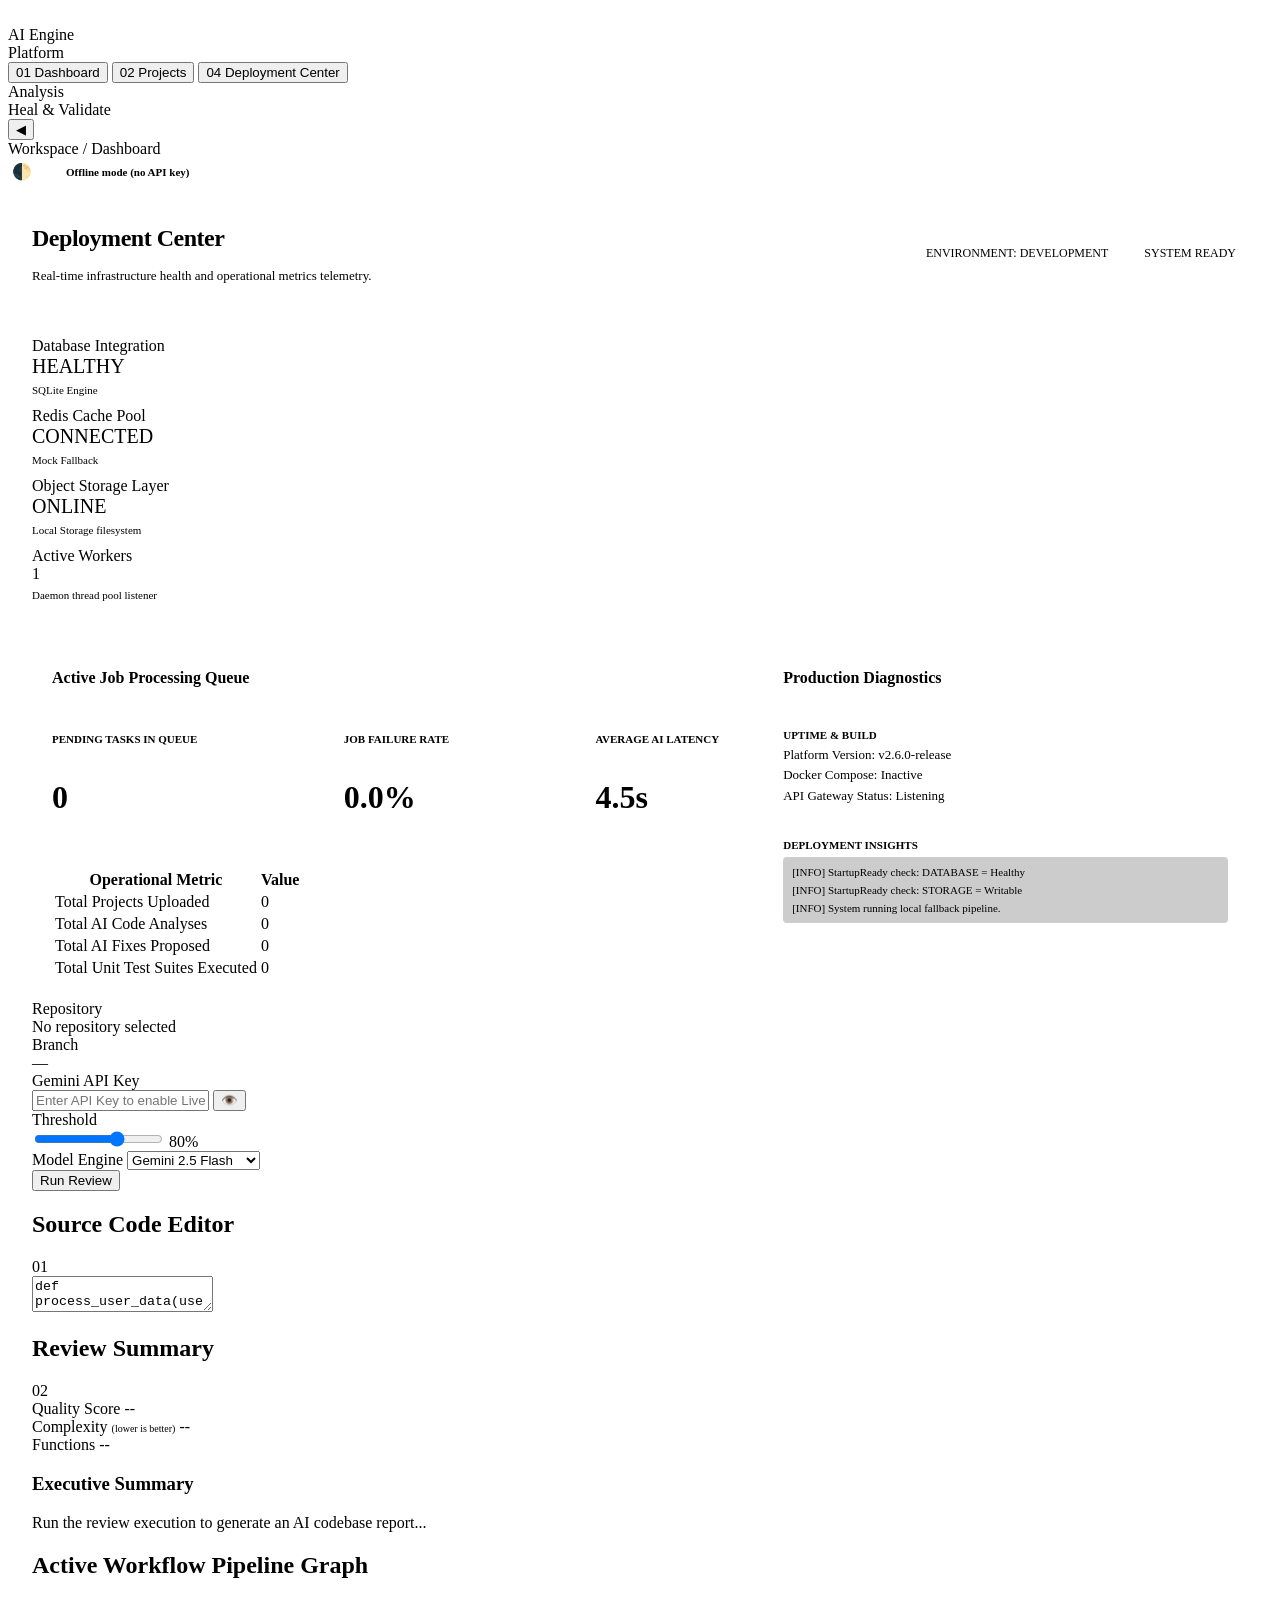
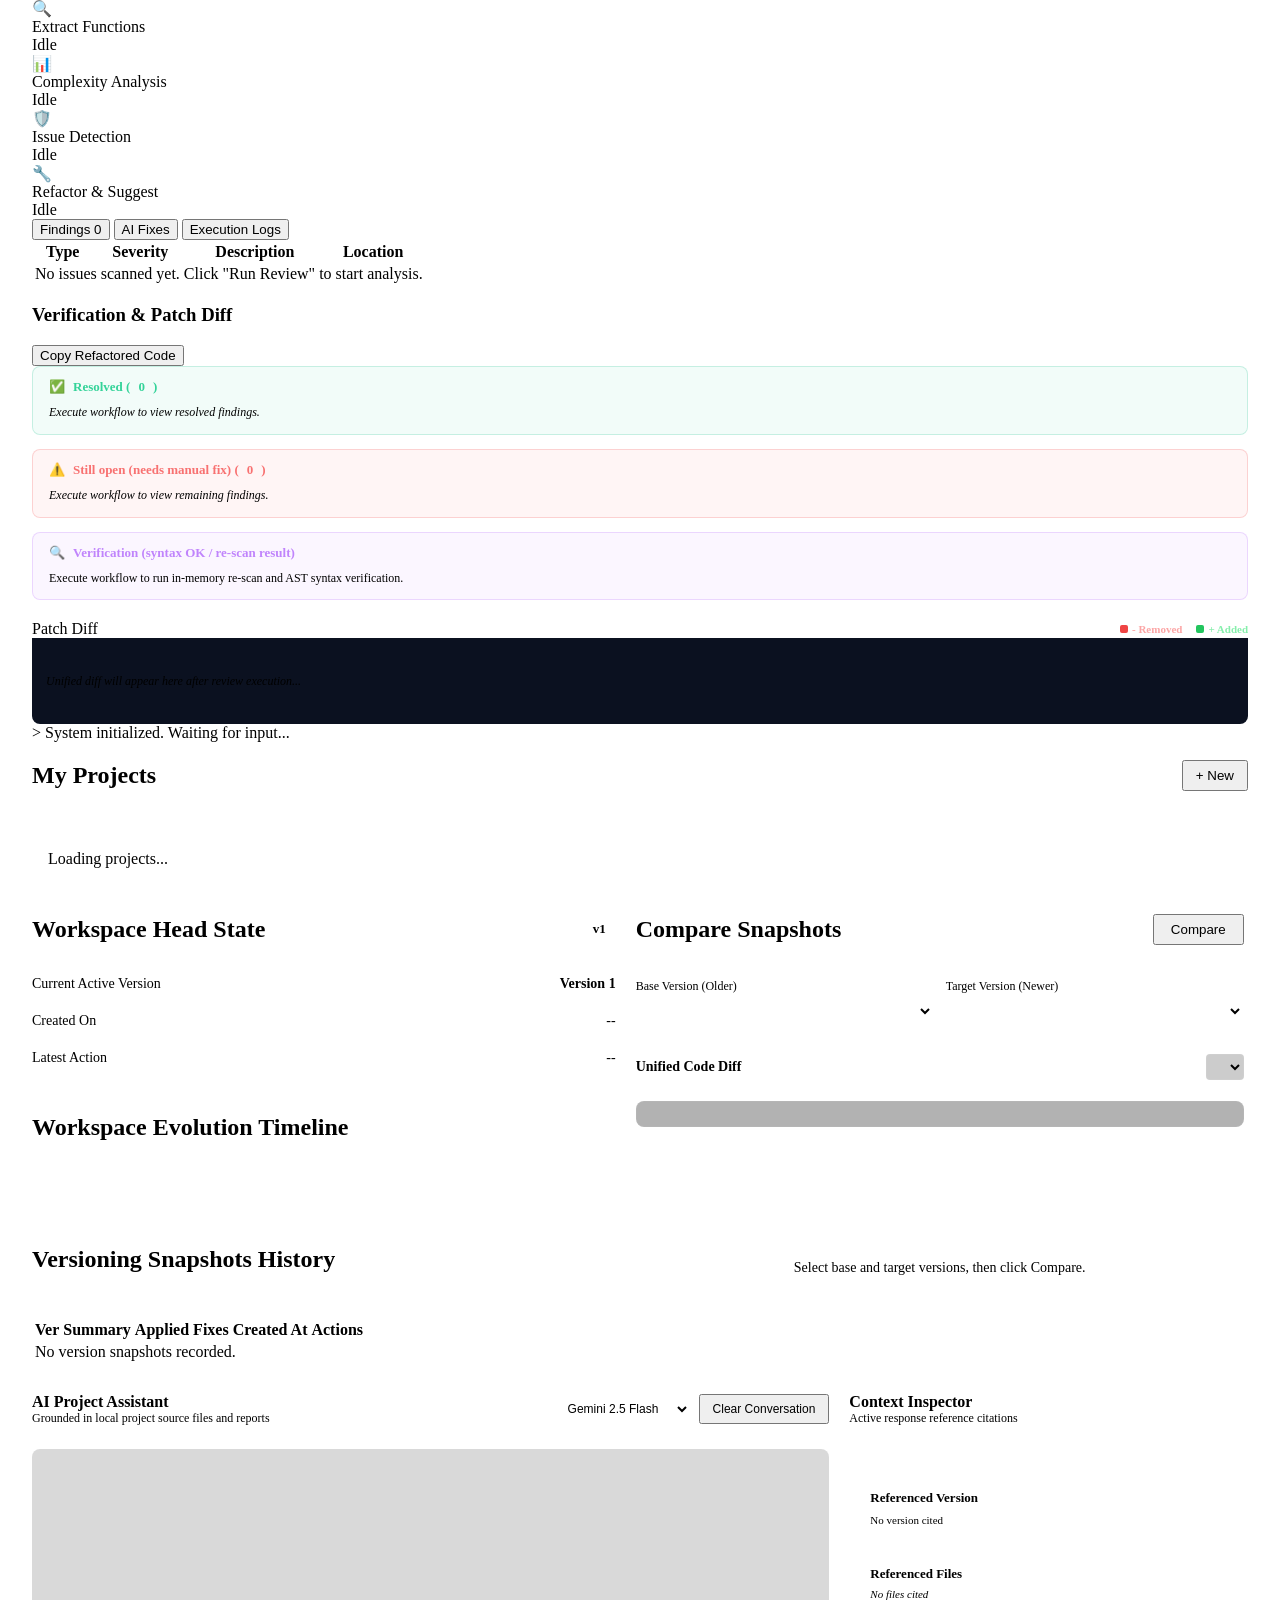
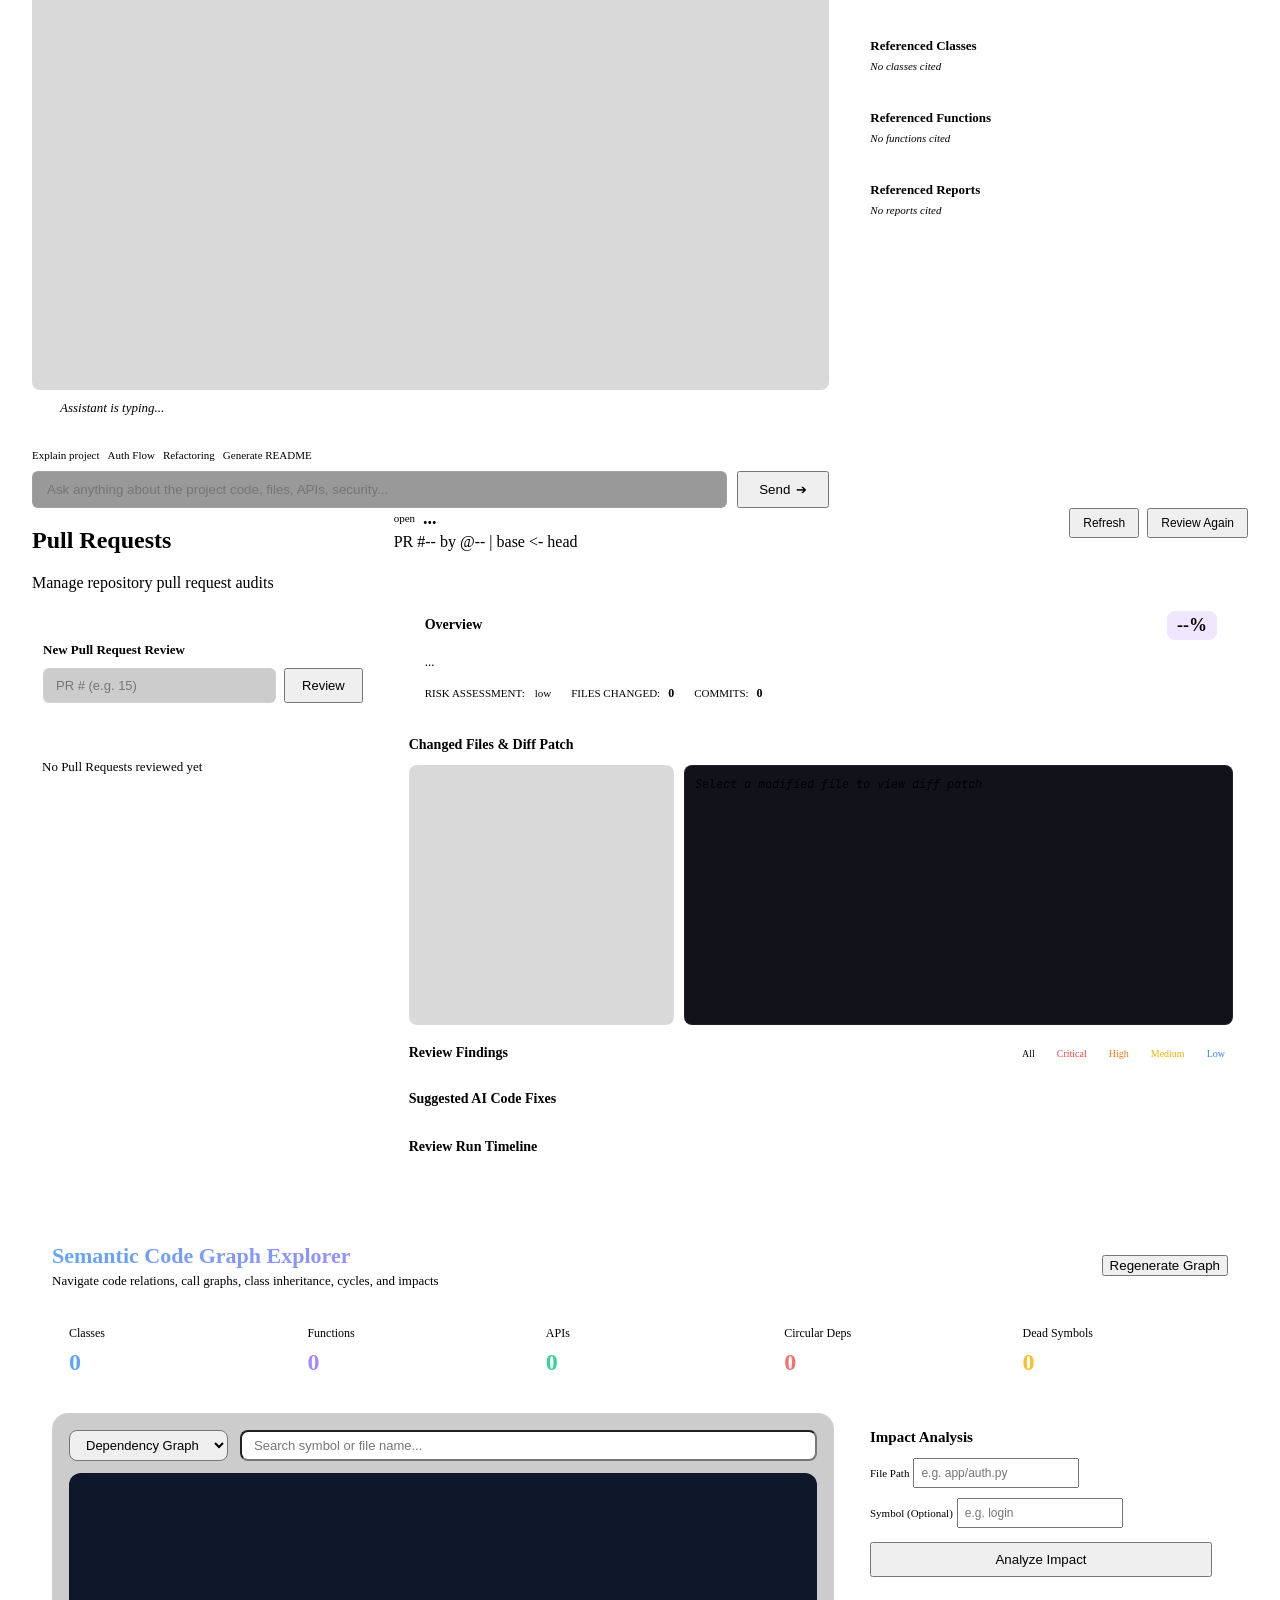
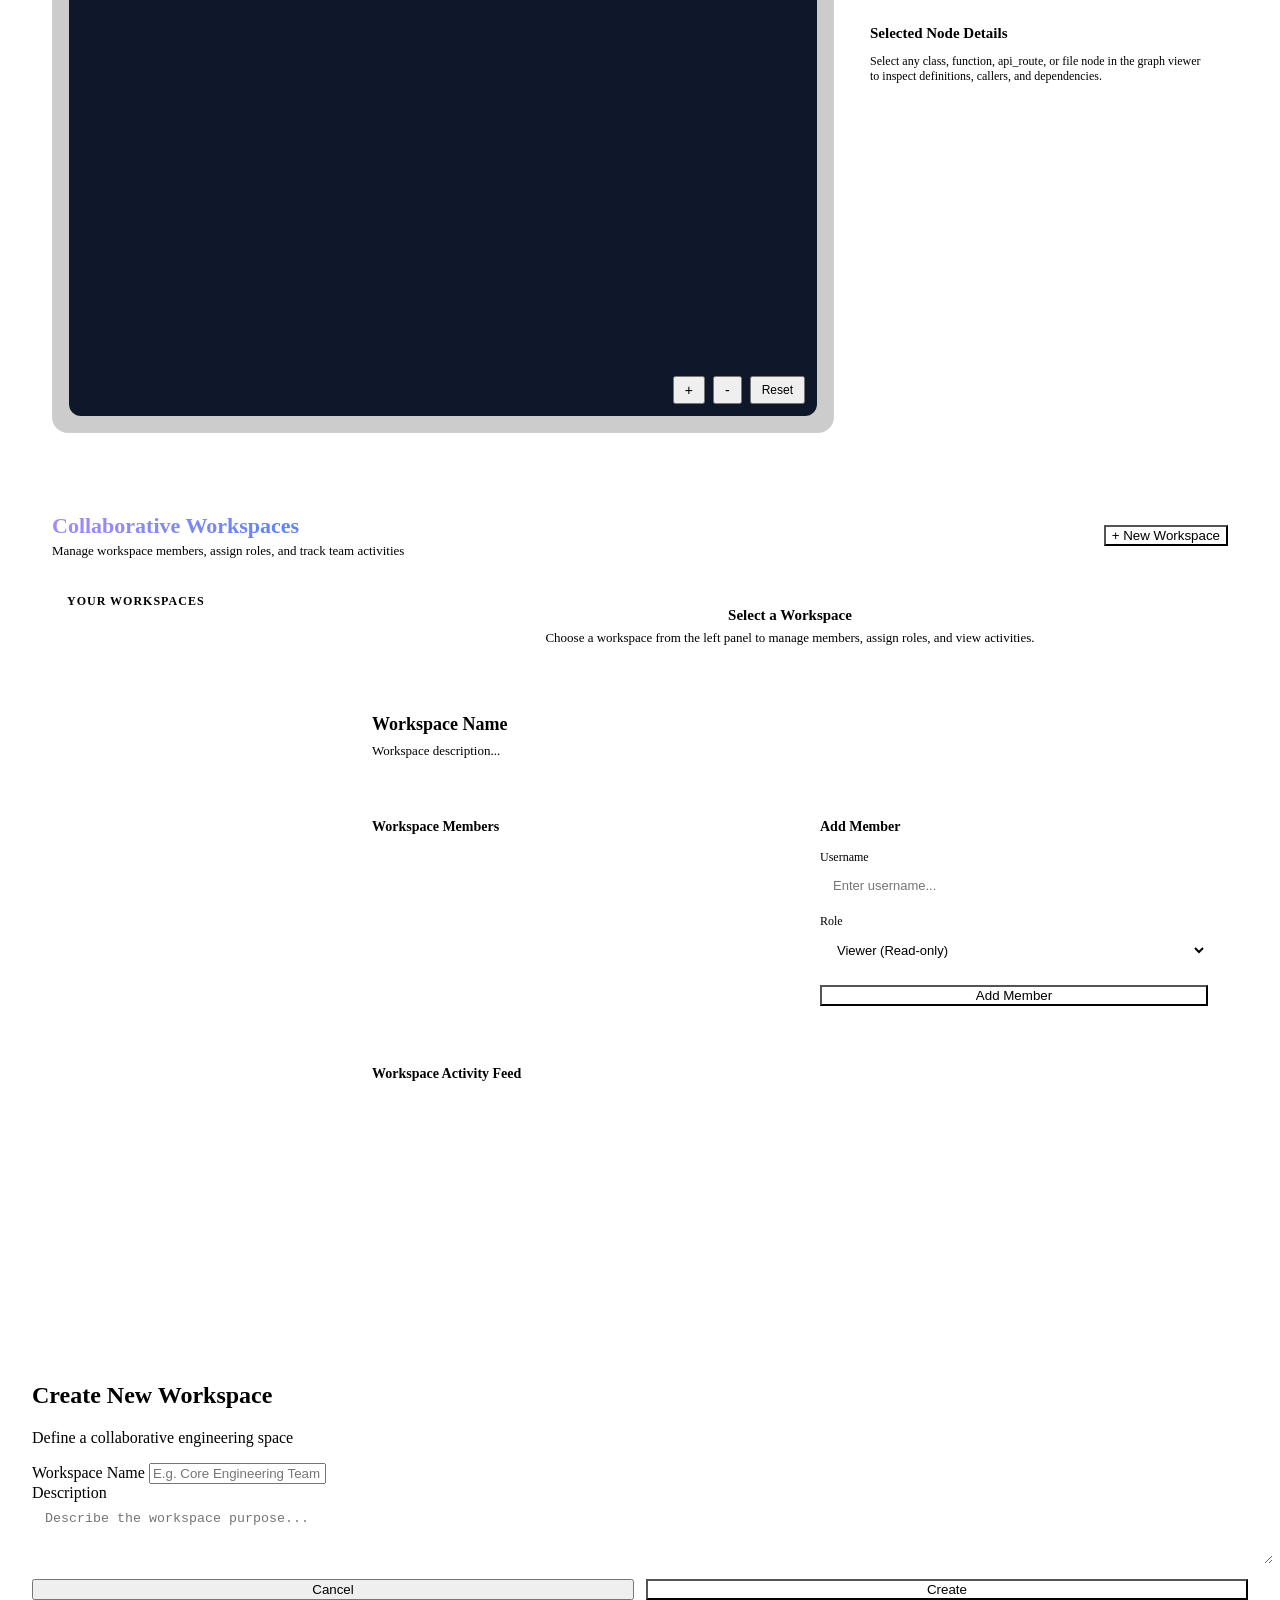
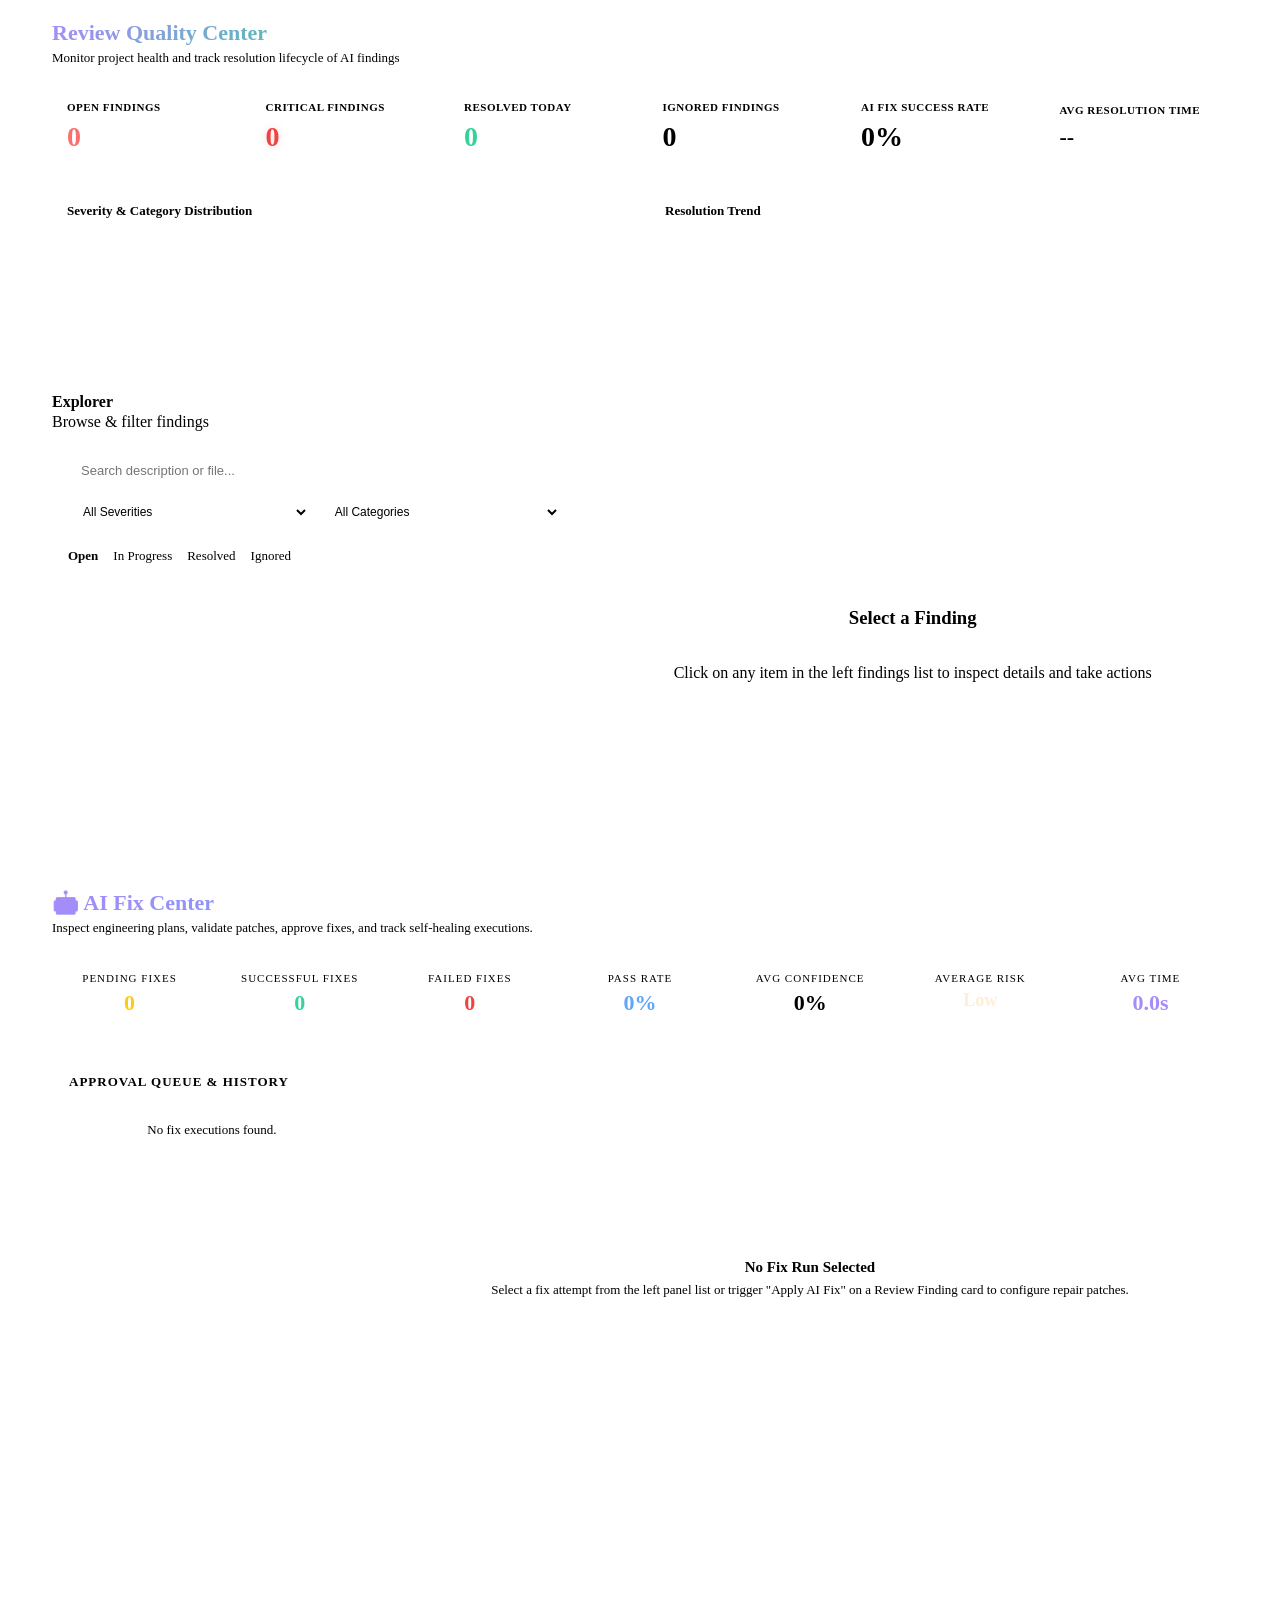
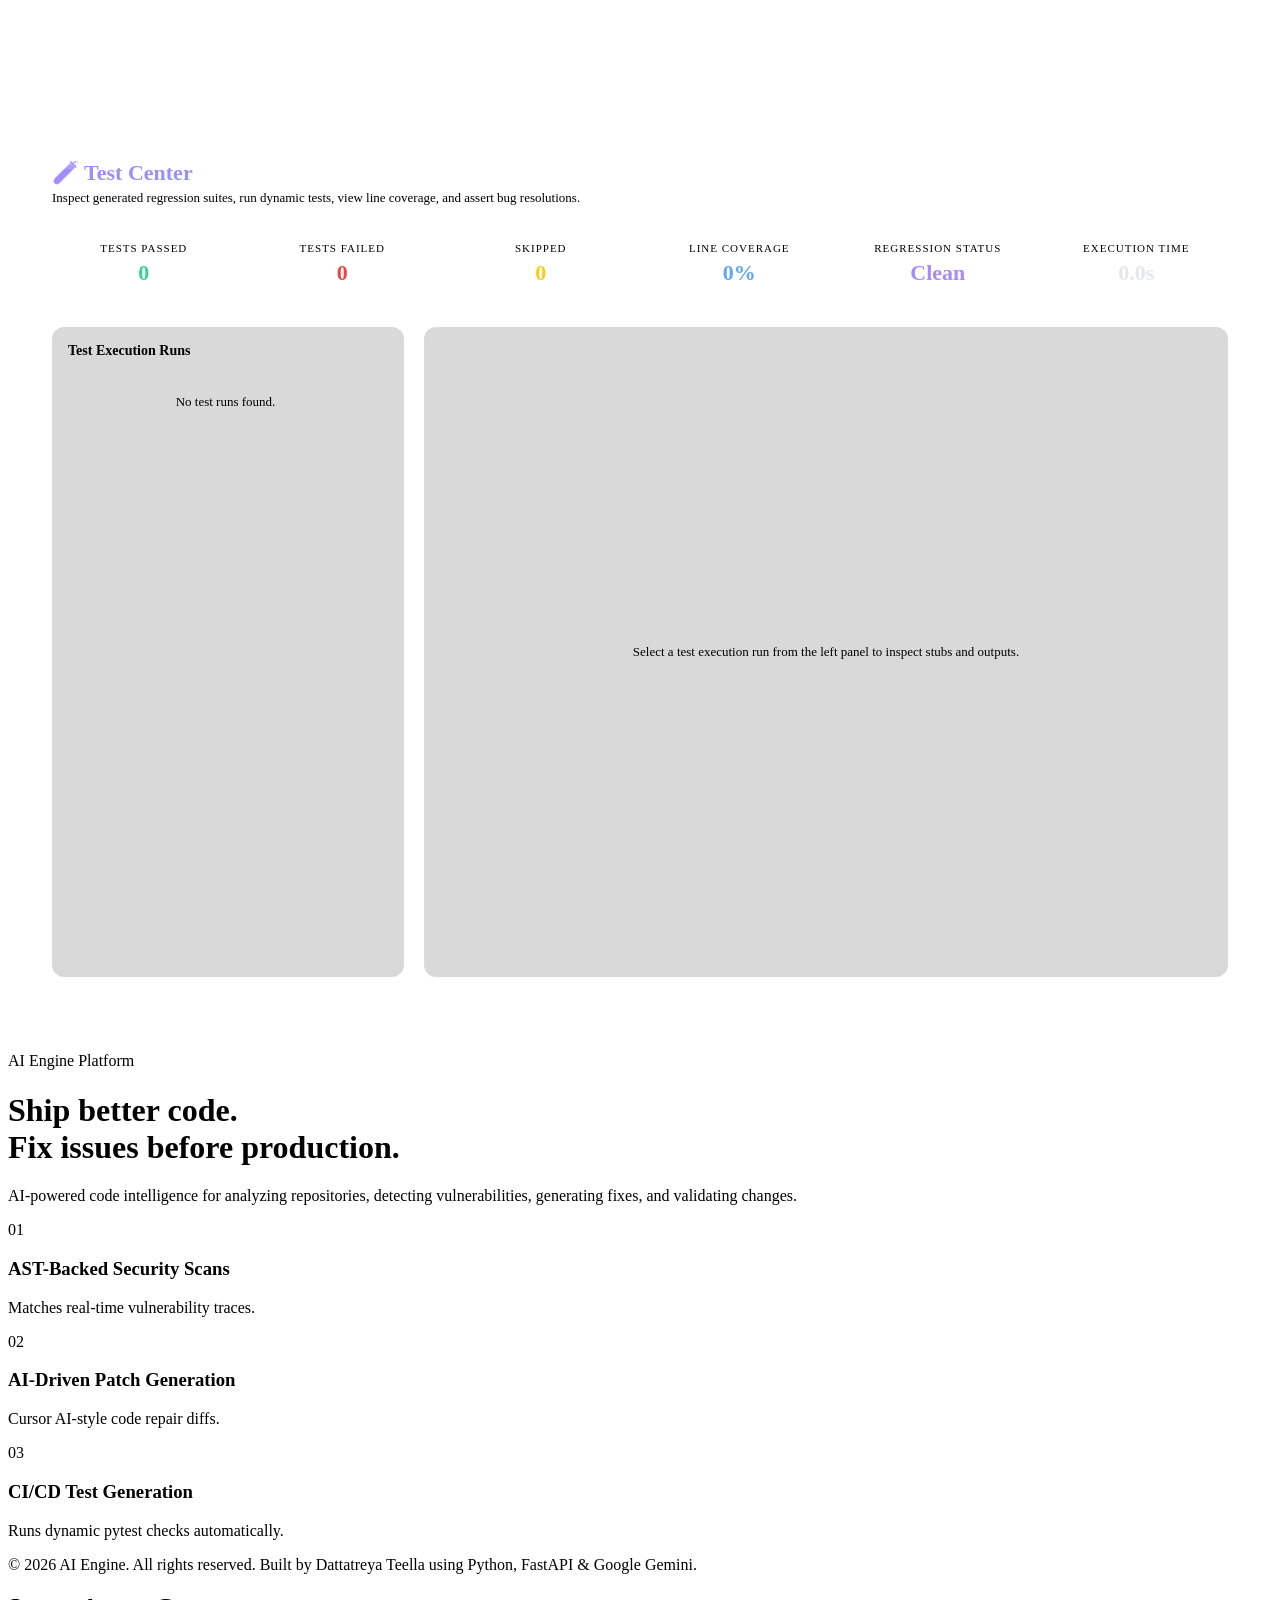
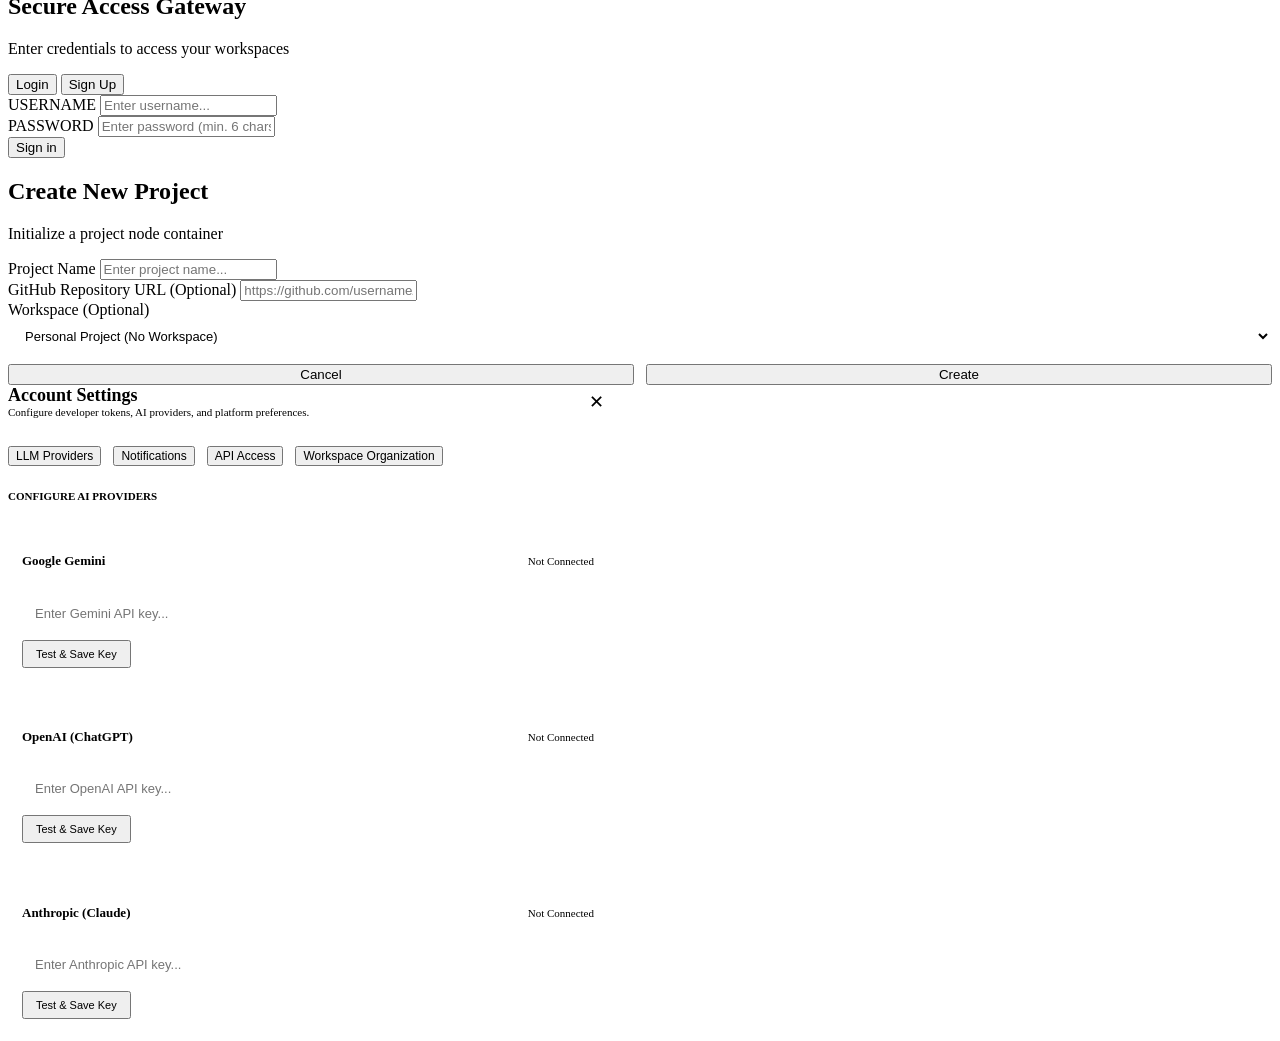
==== app/static/index.html @ acbf621f "Honest AI fix verification, AST detection, diff UI, pytest suite" ====
<!DOCTYPE html>
<html lang="en">
<head>
    <meta charset="UTF-8">
    <meta name="viewport" content="width=device-width, initial-scale=1.0">
    <title>AI Engine - Code Review Dashboard</title>
    <!-- Fonts -->
    <link rel="preconnect" href="https://fonts.googleapis.com">
    <link rel="preconnect" href="https://fonts.gstatic.com" crossorigin>
    <link href="https://fonts.googleapis.com/css2?family=JetBrains+Mono:wght@400;500;700&family=Outfit:wght@300;400;500;600;700&display=swap" rel="stylesheet">
    <!-- Prism.js Tomorrow Night Theme for Code Highlighting -->
    <link rel="stylesheet" href="https://cdnjs.cloudflare.com/ajax/libs/prism/1.29.0/themes/prism-tomorrow.min.css">
    <!-- Custom Style -->
    <link rel="stylesheet" href="/static/style.css">
    <style>
        .pipeline-step {
            transition: all 0.3s ease;
        }
        .pipeline-step.pending {
            color: rgba(255,255,255,0.3);
        }
        .pipeline-step.pending .step-dot {
            background: rgba(255,255,255,0.15) !important;
            box-shadow: none !important;
        }
        .pipeline-step.running {
            color: var(--accent-purple) !important;
            font-weight: 600;
            animation: pulse-timeline 1.5s infinite alternate;
        }
        .pipeline-step.running .step-dot {
            background: var(--accent-purple) !important;
            box-shadow: 0 0 8px var(--accent-purple) !important;
        }
        .pipeline-step.completed {
            color: #34d399 !important;
        }
        .pipeline-step.completed .step-dot {
            background: #34d399 !important;
            box-shadow: 0 0 6px #34d399 !important;
        }
        @keyframes pulse-timeline {
            0% { opacity: 0.6; }
            100% { opacity: 1; }
        }
    </style>
</head>
<body>
    <div class="app-container">
    <!-- Main Layout Wrapper -->
    <div class="app-layout">
        
        <!-- Sidebar Navigation -->
        <aside class="app-sidebar" id="sidebar-panel">
            <div class="sidebar-header">
                <div class="sidebar-logo" aria-label="AI Engine logo"><img src="/static/ae-logo.svg" alt="" /></div>
                <div class="sidebar-brand-name">AI Engine</div>
            </div>
            
            <div class="sidebar-content">
                <div>
    <div class="sidebar-group-title">Platform</div>
    <nav class="sidebar-nav">

        <button class="nav-item active" data-view="view-dashboard">
            <span class="nav-icon nav-icon-mark">01</span>
            <span class="nav-text">Dashboard</span>
        </button>

        

        <button class="nav-item" data-view="view-projects">
            <span class="nav-icon nav-icon-mark">02</span>
            <span class="nav-text">Projects</span>
        </button>

        <button class="nav-item" data-view="view-workspace" id="nav-item-workspace" style="display: none;">
            <span class="nav-icon nav-icon-mark">03</span>
            <span class="nav-text">Workspaces</span>
        </button>
        <button class="nav-item" data-view="view-deployment" id="nav-item-deployment">
    <span class="nav-icon nav-icon-mark">04</span>
    <span class="nav-text">Deployment Center</span>
</button>

    </nav>
</div>

<div>
    <div class="sidebar-section" id="sidebar-analysis">
    <div class="sidebar-group-title">Analysis</div>
    <nav class="sidebar-nav">
        <button class="nav-item" data-view="view-insights" id="nav-item-insights" style="display: none;">
            <span class="nav-icon nav-icon-mark">05</span>
            <span class="nav-text">Repository Insights</span>
        </button>

        


        <button class="nav-item" data-view="view-findings" id="nav-item-findings" style="display: none;">
            <span class="nav-icon nav-icon-mark">05</span>
            <span class="nav-text">Review Findings</span>
        </button>

        <button class="nav-item" data-view="view-pull-requests" id="nav-item-pull-requests" style="display: none;">
            <span class="nav-icon nav-icon-mark">06</span>
            <span class="nav-text">Pull Requests</span>
        </button>

        <button class="nav-item" data-view="view-semantic" id="nav-item-semantic" style="display: none;">
            <span class="nav-icon nav-icon-mark">07</span>
            <span class="nav-text">Semantic Explorer</span>
        </button>

    </nav>
</div>

<div class="sidebar-section" id="sidebar-heal">
    <div class="sidebar-group-title">Heal &amp; Validate</div>
    <nav class="sidebar-nav">

        <button class="nav-item" data-view="view-fix-center" id="nav-item-fix-center" style="display: none;">
            <span class="nav-icon nav-icon-mark">09</span>
            <span class="nav-text">AI Fix Center</span>
        </button>

        <button class="nav-item" data-view="view-test-center" id="nav-item-test-center" style="display: none;">
            <span class="nav-icon nav-icon-mark">10</span>
            <span class="nav-text">Test Center</span>
        </button>

        <button class="nav-item" data-view="view-versions" id="nav-item-versions" style="display: none;">
            <span class="nav-icon nav-icon-mark">11</span>
            <span class="nav-text">Versions</span>
        </button>

        <button class="nav-item" data-view="view-chat" id="nav-item-chat" style="display: none;">
            <span class="nav-icon nav-icon-mark">12</span>
            <span class="nav-text">Project Chat</span>
        </button>

    </nav>
</div>
            </div>


            <!-- Sidebar User Profile Footer Section -->
            <div class="sidebar-footer">
                <div class="header-auth" id="header-auth" style="display: none; flex-direction: column; gap: 10px; width: 100%;">
                    <div class="user-profile-info" style="display: flex; align-items: center; gap: 12px; width: 100%;">
                        <div class="user-avatar">U</div>
                        <div class="user-meta" style="flex: 1; min-width: 0; display: flex; flex-direction: column;">
                            <span class="username-display" id="user-display-name" style="white-space: nowrap; overflow: hidden; text-overflow: ellipsis; font-size: 13px; font-weight: 600; color: var(--text-bright);">...</span>
                            <span class="user-role-badge" id="user-display-role" style="font-size: 10px; color: var(--text-muted);">...</span>
                        </div>
                    </div>
                    <div class="user-profile-actions" style="display: flex; gap: 8px; width: 100%;">
                        <button id="btn-open-settings" style="flex: 1; background: rgba(255,255,255,0.04); border: 1px solid var(--border-color); color: var(--text-bright); padding: 6px 12px; border-radius: 6px; font-size: 11px; cursor: pointer; font-weight: 600; text-align: center; transition: all 0.2s;">Settings</button>
                        <button id="btn-logout" class="logout-btn-nav" style="flex: 1; margin: 0; padding: 6px 12px; font-size: 11px; border-radius: 6px; text-align: center;">Logout</button>
                    </div>
                </div>
            </div>
            
            <!-- Collapsible toggle button -->
            <button class="sidebar-toggle-btn" id="sidebar-toggle-btn" onclick="toggleSidebar()">◀</button>
        </aside>

        <!-- Main Content Area -->
        <main class="app-main-content">
            
            <!-- Sticky Top Navigation -->
            <nav class="top-nav">
                <div class="top-nav-left">
                    <div class="breadcrumbs">
                        <span>Workspace</span>
                        <span class="breadcrumbs-sep">/</span>
                        <span class="breadcrumbs-active" id="nav-breadcrumbs-view">Dashboard</span>
                    </div>
                </div>
                
                <div class="top-nav-right">
                    <div style="display: flex; align-items: center; gap: 16px;">
                        <button id="btn-theme-toggle" style="background: transparent; border: none; font-size: 16px; cursor: pointer; color: var(--text-bright); padding: 4px;" title="Toggle Light/Dark Theme">🌓</button>
                        <div class="system-status" style="display: flex; align-items: center; gap: 8px; font-size: 11px; font-weight: 600; color: var(--text-muted);">
                            <span class="status-indicator online" style="width: 6px; height: 6px; border-radius: 50%; background-color: var(--accent-green); box-shadow: 0 0 6px var(--accent-green); display: inline-block;"></span>
                            <span id="status-text">Offline mode (no API key)</span>
                        </div>
                    </div>
                </div>
            </nav>

            <!-- Scrollable View Contents Wrapper -->
            <div style="padding: 24px; flex: 1; overflow-y: auto;">
                
                <!-- View: Deployment Readiness Center -->
                <div class="view-pane" id="view-deployment">
                    <div style="display: flex; flex-direction: column; gap: 24px;">
                        
                        <!-- Header with version and status -->
                        <div style="display: flex; justify-content: space-between; align-items: center; border-bottom: 1px solid var(--border-color); padding-bottom: 16px;">
                            <div>
                                <h1 style="font-size: 24px; font-weight: 700; color: var(--text-bright); letter-spacing: -0.02em;">Deployment Center</h1>
                                <p style="color: var(--text-muted); font-size: 13px; margin-top: 4px;">Real-time infrastructure health and operational metrics telemetry.</p>
                            </div>
                            <div style="display: flex; gap: 12px; align-items: center;">
                                <div class="badge badge-info" id="deployment-env-badge" style="padding: 6px 12px; font-size: 12px;">ENVIRONMENT: DEVELOPMENT</div>
                                <div class="badge badge-success" id="deployment-status-badge" style="padding: 6px 12px; font-size: 12px;">SYSTEM READY</div>
                            </div>
                        </div>

                        <!-- Telemetry Grid -->
                        <div class="metrics-grid">
                            <div class="metric-card">
                                <div class="metric-card-title">Database Integration</div>
                                <div class="metric-card-value" id="metrics-db-status" style="color: var(--accent-green); font-size: 20px;">HEALTHY</div>
                                <p style="font-size: 11px; color: var(--text-muted); margin-top: 6px;" id="metrics-db-type">SQLite Engine</p>
                            </div>
                            <div class="metric-card">
                                <div class="metric-card-title">Redis Cache Pool</div>
                                <div class="metric-card-value" id="metrics-redis-status" style="color: var(--accent-green); font-size: 20px;">CONNECTED</div>
                                <p style="font-size: 11px; color: var(--text-muted); margin-top: 6px;" id="metrics-redis-info">Mock Fallback</p>
                            </div>
                            <div class="metric-card">
                                <div class="metric-card-title">Object Storage Layer</div>
                                <div class="metric-card-value" id="metrics-storage-status" style="color: var(--accent-green); font-size: 20px;">ONLINE</div>
                                <p style="font-size: 11px; color: var(--text-muted); margin-top: 6px;" id="metrics-storage-provider">Local Storage filesystem</p>
                            </div>
                            <div class="metric-card">
                                <div class="metric-card-title">Active Workers</div>
                                <div class="metric-card-value" id="metrics-active-workers">1</div>
                                <p style="font-size: 11px; color: var(--text-muted); margin-top: 6px;">Daemon thread pool listener</p>
                            </div>
                        </div>

                        <!-- System Telemetry details -->
                        <div style="display: flex; gap: 24px; align-items: start;">
                            <!-- Left: Queue and Workers status -->
                            <div class="card glass" style="flex: 1.2; padding: 20px;">
                                <div class="card-header" style="border-bottom: 1px solid var(--border-color); padding-bottom: 12px; margin-bottom: 16px;">
                                    <h2 style="font-size: 16px; font-weight: 600; color: var(--text-bright);">Active Job Processing Queue</h2>
                                </div>
                                <div class="card-body">
                                    <div style="display: flex; justify-content: space-between; margin-bottom: 20px;">
                                        <div>
                                            <span style="font-size: 11px; text-transform: uppercase; color: var(--text-muted); font-weight: 700;">Pending Tasks in Queue</span>
                                            <h3 style="font-size: 32px; font-weight: 700; color: var(--text-bright);" id="queue-pending-count">0</h3>
                                        </div>
                                        <div>
                                            <span style="font-size: 11px; text-transform: uppercase; color: var(--text-muted); font-weight: 700;">Job Failure Rate</span>
                                            <h3 style="font-size: 32px; font-weight: 700; color: var(--accent-red);" id="queue-failure-rate">0.0%</h3>
                                        </div>
                                        <div>
                                            <span style="font-size: 11px; text-transform: uppercase; color: var(--text-muted); font-weight: 700;">Average AI Latency</span>
                                            <h3 style="font-size: 32px; font-weight: 700; color: var(--accent-blue);" id="queue-avg-latency">4.5s</h3>
                                        </div>
                                    </div>
                                    <div class="table-container">
                                        <table>
                                            <thead>
                                                <tr>
                                                    <th>Operational Metric</th>
                                                    <th>Value</th>
                                                </tr>
                                            </thead>
                                            <tbody>
                                                <tr>
                                                    <td>Total Projects Uploaded</td>
                                                    <td id="metric-total-projects">0</td>
                                                </tr>
                                                <tr>
                                                    <td>Total AI Code Analyses</td>
                                                    <td id="metric-total-analyses">0</td>
                                                </tr>
                                                <tr>
                                                    <td>Total AI Fixes Proposed</td>
                                                    <td id="metric-total-fixes">0</td>
                                                </tr>
                                                <tr>
                                                    <td>Total Unit Test Suites Executed</td>
                                                    <td id="metric-total-tests">0</td>
                                                </tr>
                                            </tbody>
                                        </table>
                                    </div>
                                </div>
                            </div>

                            <!-- Right: Build & Diagnostics -->
                            <div class="card glass" style="flex: 0.8; padding: 20px;">
                                <div class="card-header" style="border-bottom: 1px solid var(--border-color); padding-bottom: 12px; margin-bottom: 16px;">
                                    <h2 style="font-size: 16px; font-weight: 600; color: var(--text-bright);">Production Diagnostics</h2>
                                </div>
                                <div class="card-body" style="display: flex; flex-direction: column; gap: 16px;">
                                    <div>
                                        <span style="font-size: 11px; text-transform: uppercase; color: var(--text-muted); font-weight: 700; display: block; margin-bottom: 4px;">Uptime & Build</span>
                                        <div style="font-family: var(--font-mono); font-size: 13px; color: var(--text-main); line-height: 1.6;">
                                            <div>Platform Version: <span style="color: var(--accent-purple);">v2.6.0-release</span></div>
                                            <div>Docker Compose: <span id="diagnostics-docker-mode" style="color: var(--text-muted);">Inactive</span></div>
                                            <div>API Gateway Status: <span style="color: var(--accent-green);">Listening</span></div>
                                        </div>
                                    </div>
                                    <div style="border-top: 1px solid var(--border-color); padding-top: 16px;">
                                        <span style="font-size: 11px; text-transform: uppercase; color: var(--text-muted); font-weight: 700; display: block; margin-bottom: 6px;">Deployment Insights</span>
                                        <div id="diagnostics-logs-list" style="max-height: 160px; overflow-y: auto; font-family: var(--font-mono); font-size: 11px; color: var(--text-muted); display: flex; flex-direction: column; gap: 6px; padding: 8px; background: rgba(0,0,0,0.2); border-radius: 4px; border: 1px solid rgba(255,255,255,0.03);">
                                            <div>[INFO] StartupReady check: DATABASE = Healthy</div>
                                            <div>[INFO] StartupReady check: STORAGE = Writable</div>
                                            <div>[INFO] System running local fallback pipeline.</div>
                                        </div>
                                    </div>
                                </div>
                            </div>
                        </div>

                    </div>
                </div>

                <!-- View: Repository Insights -->
                <div class="view-pane" id="view-insights" style="display: none;">
                    <div style="display: flex; flex-direction: column; gap: 24px;">
                        
                        <!-- Header -->
                        <div style="display: flex; justify-content: space-between; align-items: center; border-bottom: 1px solid var(--border-color); padding-bottom: 16px;">
                            <div>
                                <h1 style="font-size: 24px; font-weight: 700; color: var(--text-bright); letter-spacing: -0.02em;">Repository Insights</h1>
                                <p style="color: var(--text-muted); font-size: 13px; margin-top: 4px;">Engineering maturity assessment, technical debt estimation, and prioritized evolution roadmap.</p>
                            </div>
                            <div style="display: flex; gap: 12px; align-items: center;">
                                <div class="badge badge-purple" id="insights-score-badge" style="padding: 6px 12px; font-size: 12px; font-weight: bold; background: var(--accent-purple); color: #fff; border-radius: 4px;">SCORE: --</div>
                                <div class="badge badge-info" id="insights-maturity-badge" style="padding: 6px 12px; font-size: 12px; font-weight: bold; background: var(--accent-blue); color: #fff; border-radius: 4px;">MATURITY: --</div>
                                <div class="badge badge-warning" id="insights-debt-badge" style="padding: 6px 12px; font-size: 12px; font-weight: bold; background: var(--accent-orange); color: #fff; border-radius: 4px;">TECH DEBT: --</div>
                            </div>
                        </div>

                        <!-- Top Section: Radar Chart & Sub-scores -->
                        <div style="display: flex; gap: 24px; flex-wrap: wrap;">
                            <!-- Radar Chart -->
                            <div class="card glass" style="flex: 1; min-width: 320px; padding: 20px; display: flex; flex-direction: column; align-items: center; justify-content: center;">
                                <h3 style="font-size: 14px; font-weight: 600; color: var(--text-bright); margin-bottom: 16px; align-self: flex-start;">Maturity Vector Analysis</h3>
                                <div style="position: relative; width: 280px; height: 280px; display: flex; align-items: center; justify-content: center;">
                                    <svg id="insights-radar-svg" width="280" height="280" style="overflow: visible;"></svg>
                                </div>
                            </div>

                            <!-- Scorecards -->
                            <div class="card glass" style="flex: 1.5; min-width: 400px; padding: 20px;">
                                <h3 style="font-size: 14px; font-weight: 600; color: var(--text-bright); margin-bottom: 20px;">Maturity Dimensions</h3>
                                <div style="display: grid; grid-template-columns: 1fr 1fr; gap: 16px;" id="insights-dimensions-grid">
                                    <!-- Dynamic elements inserted here -->
                                </div>
                            </div>
                        </div>

                        <!-- Strengths & Weaknesses -->
                        <div style="display: flex; gap: 24px; flex-wrap: wrap;">
                            <!-- Strengths -->
                            <div class="card glass" style="flex: 1; padding: 20px; border-left: 4px solid var(--accent-green); background: rgba(52, 211, 153, 0.03);">
                                <h3 style="font-size: 14px; font-weight: 600; color: var(--accent-green); margin-bottom: 16px;">Key Strengths</h3>
                                <ul id="insights-strengths-list" style="list-style: none; padding: 0; display: flex; flex-direction: column; gap: 10px;"></ul>
                            </div>
                            <!-- Weaknesses -->
                            <div class="card glass" style="flex: 1; padding: 20px; border-left: 4px solid var(--accent-red); background: rgba(239, 68, 68, 0.03);">
                                <h3 style="font-size: 14px; font-weight: 600; color: var(--accent-red); margin-bottom: 16px;">Critical Weaknesses</h3>
                                <ul id="insights-weaknesses-list" style="list-style: none; padding: 0; display: flex; flex-direction: column; gap: 10px;"></ul>
                            </div>
                        </div>

                        <!-- Evolution Roadmap -->
                        <div class="card glass" style="padding: 20px;">
                            <h3 style="font-size: 14px; font-weight: 600; color: var(--text-bright); margin-bottom: 20px;">Prioritized Evolution Roadmap</h3>
                            <div style="display: flex; flex-direction: column; gap: 16px;" id="insights-roadmap-list">
                                <!-- Dynamic roadmap steps -->
                            </div>
                        </div>

                        <!-- History / Trends -->
                        <div class="card glass" style="padding: 20px;">
                            <h3 style="font-size: 14px; font-weight: 600; color: var(--text-bright); margin-bottom: 16px;">Repository Score History</h3>
                            <div style="display: flex; gap: 16px; overflow-x: auto; padding-bottom: 8px;" id="insights-history-list">
                                <!-- Dynamic history bubbles -->
                            </div>
                        </div>

                    </div>
                </div>

                <!-- View: Dashboard (The original single code analysis view) -->
                <div class="view-pane active" id="view-dashboard">

                    <!-- Dashboard Top Bar: Repository, Branch, Key, Model, Status & Trigger -->
                    <div class="dashboard-top-bar card glass">
                        <div class="top-bar-item">
                            <span class="top-bar-label">Repository</span>
                            <div class="top-bar-val" id="dashboard-repository">No repository selected</div>
                        </div>
                        <div class="top-bar-item">
                            <span class="top-bar-label">Branch</span>
                            <div class="top-bar-val" id="dashboard-branch">—</div>
                        </div>
                        <div class="top-bar-item">
                            <span class="top-bar-label" id="api-key-label">Gemini API Key</span>
                            <div class="api-key-container">
                                <input type="password" id="api-key" placeholder="Enter API Key to enable Live Mode..." autocomplete="new-password">
                                <button type="button" id="toggle-key-visibility" class="btn-icon">👁️</button>
                            </div>
                        </div>
                        <div class="top-bar-item">
                            <span class="top-bar-label">Threshold</span>
                            <div class="slider-container">
                                <input type="range" id="threshold" min="50" max="95" value="80">
                                <span id="threshold-val">80%</span>
                            </div>
                        </div>
                        <div class="top-bar-item">
                            <span class="top-bar-label">Model Engine</span>
                            <select id="model">
                                 <option value="gemini-2.5-flash">Gemini 2.5 Flash</option>
<option value="gpt-4o">GPT-4o</option>
<option value="claude-3-5-sonnet">Claude 3.5 Sonnet</option>
                             </select>
                        </div>
                        <button id="btn-run" class="btn btn-primary pulse-btn">
                            <span class="btn-text">Run Review</span>
                            <div class="btn-glow"></div>
                        </button>
                    </div>

                    <!-- Dashboard Main Grid: Left Editor (70%) & Right Summary (30%) -->
                    <div class="dashboard-main-grid">
                        
                        <!-- Left Panel: Monaco-style Code Editor -->
                        <div class="editor-column">
                            <div class="card glass editor-card">
                                <div class="card-header">
                                    <h2>Source Code Editor</h2>
                                    <span class="step-num">01</span>
                                </div>
                                <div class="card-body editor-body">
                                    <div class="editor-container">
                                        <div class="line-numbers" id="line-numbers"></div>
                                        <textarea id="code-input" spellcheck="false">def process_user_data(user_id, email):
    # TODO: Add authentication checks
    print("Fetching user: " + str(user_id))
    
    try:
        user = get_database().fetch_user(user_id)
    except:
        pass
        
    print("User fetch attempt complete")
    return user
</textarea>
                                    </div>
                                </div>
                            </div>
                        </div>

                        <!-- Right Panel: AI Review Summary Panel -->
                        <div class="summary-column">
                            <div class="card glass summary-panel-card">
                                <div class="card-header">
                                    <h2>Review Summary</h2>
                                    <span class="step-num">02</span>
                                </div>
                                <div class="card-body">
                                    <div class="metric-row">
                                        <div class="metric-box">
                                            <span class="metric-label">Quality Score</span>
                                            <span class="metric-value" id="val-quality">--</span>
                                            <div class="progress-bar-container">
                                                <div class="progress-bar" id="bar-quality" style="width: 0%"></div>
                                            </div>
                                        </div>
                                        <div class="metric-box">
                                            <span class="metric-label">Complexity <small style="font-size: 10px; color: var(--text-muted); font-weight: normal;">(lower is better)</small></span>
                                            <span class="metric-value" id="val-complexity">--</span>
                                        </div>
                                        <div class="metric-box">
                                            <span class="metric-label">Functions</span>
                                            <span class="metric-value" id="val-funcs">--</span>
                                        </div>
                                    </div>
                                    <div class="summary-details">
                                        <h3>Executive Summary</h3>
                                        <p id="summary-text" class="placeholder-text">Run the review execution to generate an AI codebase report...</p>
                                        <div id="functions-list-container" style="display: none;">
                                            <h4>Detected Functions:</h4>
                                            <ul id="functions-list" class="function-pills"></ul>
                                        </div>
                                    </div>
                                </div>
                            </div>
                        </div>

                    </div>

                    <!-- Dashboard Bottom Area: Execution Timeline & Tabbed Pane results -->
                    <div class="dashboard-bottom-area">
                        
                        <!-- Visual Pipeline Graph Card -->
                        <div class="card glass visualizer-card">
                            <div class="card-header">
                                <h2>Active Workflow Pipeline Graph</h2>
                                
                            </div>
                            <div class="card-body">
                                <div class="pipeline-graph">
                                    <!-- Node 1: Extract -->
                                    <div class="node-container" id="node-extract">
                                        <div class="node">
                                            <div class="node-icon">🔍</div>
                                            <div class="node-title">Extract Functions</div>
                                            <div class="node-status-badge">Idle</div>
                                        </div>
                                    </div>
                                    
                                    <div class="pipeline-arrow" id="arrow-1"></div>

                                    <!-- Node 2: Complexity -->
                                    <div class="node-container" id="node-complexity">
                                        <div class="node">
                                            <div class="node-icon">📊</div>
                                            <div class="node-title">Complexity Analysis</div>
                                            <div class="node-status-badge">Idle</div>
                                        </div>
                                    </div>
                                    
                                    <div class="pipeline-arrow" id="arrow-2"></div>

                                    <!-- Node 3: Detect -->
                                    <div class="node-container" id="node-detect">
                                        <div class="node">
                                            <div class="node-icon">🛡️</div>
                                            <div class="node-title">Issue Detection</div>
                                            <div class="node-status-badge">Idle</div>
                                        </div>
                                    </div>
                                    
                                    <div class="pipeline-arrow" id="arrow-3"></div>

                                    <!-- Node 4: Suggest -->
                                    <div class="node-container" id="node-suggest_improvements">
                                        <div class="node">
                                            <div class="node-icon">🔧</div>
                                            <div class="node-title">Refactor & Suggest</div>
                                            <div class="node-status-badge">Idle</div>
                                        </div>
                                    </div>
                                </div>

                                <!-- Loop Tracker -->
                                <div class="loop-indicator-bar" id="loop-indicator" style="display: none;">
                                    <span class="loop-icon">🔄</span> Self-Healing Loop Triggered: Refining Code for Quality Check...
                                </div>
                            </div>
                        </div>

                        <!-- Results Card: Findings, AI Fixes & logs -->
                        <div class="card glass results-card">
                            <div class="tabs-header">
                                <button class="tab-btn active" data-tab="tab-bugs">Findings <span class="badge" id="badge-bugs">0</span></button>
                                <button class="tab-btn" data-tab="tab-code">AI Fixes</button>
                                <button class="tab-btn" data-tab="tab-logs">Execution Logs</button>
                            </div>
                            <div class="tabs-content">
                                <!-- Tab: Findings (Bugs) -->
                                <div class="tab-pane active" id="tab-bugs">
                                    <div class="table-container">
                                        <table class="bugs-table">
                                            <thead>
                                                <tr>
                                                    <th>Type</th>
                                                    <th>Severity</th>
                                                    <th>Description</th>
                                                    <th>Location</th>
                                                </tr>
                                            </thead>
                                            <tbody id="bugs-tbody">
                                                <tr class="empty-row">
                                                    <td colspan="4">No issues scanned yet. Click "Run Review" to start analysis.</td>
                                                </tr>
                                            </tbody>
                                        </table>
                                    </div>
                                    <!-- Collapsed Style Suggestions Section -->
                                    <div id="style-suggestions-container" style="margin-top: 14px; display: none;">
                                        <details style="background: rgba(255,255,255,0.02); border: 1px solid rgba(255,255,255,0.08); border-radius: 8px; padding: 10px 14px;">
                                            <summary style="font-size: 12px; font-weight: 600; color: var(--text-muted); cursor: pointer; display: flex; align-items: center; justify-content: space-between; user-select: none;">
                                                <span>🎨 Style suggestions (<span id="style-count">0</span>)</span>
                                                <span style="font-size: 10px; color: var(--text-muted);">Click to expand</span>
                                            </summary>
                                            <div id="style-suggestions-list" style="margin-top: 10px; font-size: 12px; color: var(--text-main); display: flex; flex-direction: column; gap: 8px;">
                                            </div>
                                        </details>
                                    </div>
                                </div>

                                <!-- Tab: AI Fixes / Refactored Code -->
                                <div class="tab-pane" id="tab-code">
                                    <div class="refactor-layout">
                                        <div class="refactor-meta">
                                            <h3>Verification & Patch Diff</h3>
                                            <button class="btn btn-secondary btn-sm" id="btn-copy">Copy Refactored Code</button>
                                        </div>
                                        
                                        <!-- Three Verification Sections -->
                                        <div class="verification-sections" style="display: flex; flex-direction: column; gap: 14px; margin-bottom: 20px;">
                                            <!-- Section 1: Resolved -->
                                            <div class="section-box" style="background: rgba(16, 185, 129, 0.05); border: 1px solid rgba(16, 185, 129, 0.2); border-radius: 8px; padding: 12px 16px;">
                                                <h4 style="font-size: 13px; font-weight: 700; color: #34d399; margin: 0 0 8px 0; display: flex; align-items: center; gap: 8px;">
                                                    <span>✅</span> Resolved (<span id="resolved-count">0</span>)
                                                </h4>
                                                <ul id="resolved-list" style="margin: 0; padding-left: 20px; font-size: 12px; color: var(--text-main); line-height: 1.6;">
                                                    <li class="placeholder-li" style="color: var(--text-muted); font-style: italic; list-style: none; margin-left: -20px;">Execute workflow to view resolved findings.</li>
                                                </ul>
                                            </div>

                                            <!-- Section 2: Still open (needs manual fix) -->
                                            <div class="section-box" style="background: rgba(239, 68, 68, 0.05); border: 1px solid rgba(239, 68, 68, 0.2); border-radius: 8px; padding: 12px 16px;">
                                                <h4 style="font-size: 13px; font-weight: 700; color: #f87171; margin: 0 0 8px 0; display: flex; align-items: center; gap: 8px;">
                                                    <span>⚠️</span> Still open (needs manual fix) (<span id="remaining-count">0</span>)
                                                </h4>
                                                <ul id="remaining-list" style="margin: 0; padding-left: 20px; font-size: 12px; color: var(--text-main); line-height: 1.6;">
                                                    <li class="placeholder-li" style="color: var(--text-muted); font-style: italic; list-style: none; margin-left: -20px;">Execute workflow to view remaining findings.</li>
                                                </ul>
                                            </div>

                                            <!-- Section 3: Verification (syntax OK / re-scan result) -->
                                            <div class="section-box" style="background: rgba(168, 85, 247, 0.05); border: 1px solid rgba(168, 85, 247, 0.2); border-radius: 8px; padding: 12px 16px;">
                                                <h4 style="font-size: 13px; font-weight: 700; color: #c084fc; margin: 0 0 8px 0; display: flex; align-items: center; gap: 8px;">
                                                    <span>🔍</span> Verification (syntax OK / re-scan result)
                                                </h4>
                                                <div id="verification-summary-text" style="font-size: 12px; color: var(--text-main); line-height: 1.5;">
                                                    Execute workflow to run in-memory re-scan and AST syntax verification.
                                                </div>
                                            </div>
                                        </div>

                                        <!-- Diff View (red/green lines) -->
                                        <div class="code-views">
                                            <div class="code-view-container">
                                                <div class="code-view-header" style="display: flex; justify-content: space-between; align-items: center;">
                                                    <span>Patch Diff</span>
                                                    <div style="display: flex; gap: 14px; font-size: 11px; font-weight: 600;">
                                                        <span style="color: #fca5a5;"><span style="display:inline-block; width:8px; height:8px; background:#ef4444; border-radius:2px; margin-right:4px;"></span>- Removed</span>
                                                        <span style="color: #86efac;"><span style="display:inline-block; width:8px; height:8px; background:#22c55e; border-radius:2px; margin-right:4px;"></span>+ Added</span>
                                                    </div>
                                                </div>
                                                <div id="diff-view-content" style="font-family: var(--font-mono); font-size: 12px; line-height: 1.6; padding: 14px; background: #0b1120; border-radius: 0 0 8px 8px; overflow-x: auto; max-height: 500px; white-space: pre;">
<span style="color: var(--text-muted); font-style: italic;">Unified diff will appear here after review execution...</span>
                                                </div>
                                                <!-- Keep hidden pre/code so copy button or scripts can access clean refactored code -->
                                                <div style="display: none;">
                                                    <pre><code class="language-python" id="refactored-code-block"># Refactored output will appear here...</code></pre>
                                                </div>
                                            </div>
                                        </div>
                                    </div>
                                </div>

                                <!-- Tab: Logs -->
                                <div class="tab-pane" id="tab-logs">
                                    <div class="console-log" id="console-logs">
                                        <div class="console-line system">> System initialized. Waiting for input...</div>
                                    </div>
                                </div>
                            </div>
                        </div>

                    </div>
                </div>

                <!-- View: Projects -->
                <div class="view-pane" id="view-projects">
                    <div class="projects-layout">
                        <!-- Left column: Projects list -->
                        <div class="card glass" style="align-self: stretch; display: flex; flex-direction: column;">
                            <div class="card-header" style="display: flex; justify-content: space-between; align-items: center; padding-bottom: 12px; border-bottom: 1px solid rgba(255,255,255,0.06);">
                                <h2>My Projects</h2>
                                <button class="btn btn-primary btn-sm" id="btn-create-project-modal" style="margin: 0; padding: 6px 12px;">+ New</button>
                            </div>
                            <div class="card-body" style="flex: 1; padding: 12px 0;">
                                <div class="project-items" id="projects-list-container">
                                    <p class="placeholder-text" style="padding: 0 16px;">Loading projects...</p>
                                </div>
                            </div>
                        </div>

                        <!-- Right column: Active Project Details & Ingestions -->
                        <div class="project-details-container" id="active-project-details" style="display: none;">
                            <!-- Details Card -->
                            <div class="card glass">
                                <div class="card-header project-detail-header">
                                    <h2 id="detail-project-name" style="font-size: 20px; font-weight: 700;">Select a Project</h2>
                                    <div class="project-detail-actions">
                                        <button class="btn btn-secondary btn-sm" id="btn-rename-project">Rename</button>
                                        <button class="btn btn-secondary btn-sm btn-danger" id="btn-delete-project" style="background: rgba(239, 68, 68, 0.15); border-color: rgba(239, 68, 68, 0.3); color: #fca5a5;">Delete</button>
                                    </div>
                                </div>
                                <div class="card-body">
                                    <div class="project-stats-grid">
                                        <div class="stat-item">
                                            <span class="stat-label">Main Language</span>
                                            <span class="stat-value" id="detail-project-lang">--</span>
                                        </div>
                                        <div class="stat-item">
                                            <span class="stat-label">Total Files</span>
                                            <span class="stat-value" id="detail-project-files">0</span>
                                        </div>
                                        <div class="stat-item">
                                            <span class="stat-label">Last Analysis</span>
                                            <span class="stat-value" id="detail-project-last-run">--</span>
                                        </div>
                                        <div class="stat-item">
                                            <span class="stat-label">Status</span>
                                            <span class="stat-value" id="detail-project-status">--</span>
                                        </div>
                                    </div>
                                    <div class="card-footer" style="margin-top: 16px; padding-top: 16px; border-top: 1px solid rgba(255, 255, 255, 0.06); display: flex; flex-direction: column; gap: 12px;">
                                        <div style="display: flex; gap: 12px; align-items: center; width: 100%; flex-wrap: wrap;">
                                            <div style="display: flex; align-items: center; gap: 12px; flex: 1; min-width: 250px;">
                                                <label for="project-analysis-key" id="project-analysis-key-label" style="font-size: 13px; color: var(--text-muted); font-weight: 500; white-space: nowrap;">Gemini API Key</label>
                                                <input type="password" id="project-analysis-key" placeholder="Enter key (leave empty for offline)..." style="flex: 1; padding: 8px 12px; border-radius: 8px; font-size: 13px; background: rgba(255,255,255,0.03); border: 1px solid rgba(255,255,255,0.08); color: var(--text-bright);">
                                            </div>
                                            <div style="display: flex; align-items: center; gap: 12px; width: 220px;">
                                                <label for="project-model" style="font-size: 13px; color: var(--text-muted); font-weight: 500; white-space: nowrap;">Model</label>
                                                <select id="project-model" style="flex: 1; padding: 8px 12px; border-radius: 8px; font-size: 13px; background: rgba(255,255,255,0.03); border: 1px solid rgba(255,255,255,0.08); color: var(--text-bright); outline: none; cursor: pointer;">
                                                    <option value="gemini-2.5-flash">Gemini 2.5 Flash</option>
                                                    <option value="gpt-4o">GPT-4o</option>
                                                    <option value="claude-3-5-sonnet">Claude 3.5 Sonnet</option>
                                                </select>
                                            </div>
                                            <button class="btn btn-primary" id="btn-start-project-analysis" style="margin: 0; padding: 8px 16px;">Run AI Review</button>
                                        </div>
                                    </div>
                                    <div id="analysis-progress-container" style="display: none; margin-top: 16px; width: 100%; padding: 12px; background: rgba(255,255,255,0.02); border: 1px solid rgba(255,255,255,0.06); border-radius: 8px;">
                                        <div style="display: flex; justify-content: space-between; font-size: 12px; color: var(--accent-purple); font-weight: 600; margin-bottom: 12px;">
                                            <span id="analysis-progress-label">Starting Analysis...</span>
                                            <span id="analysis-progress-pct">0%</span>
                                        </div>
                                        
                                        <!-- Glowing Pipeline Steps -->
                                        <div class="pipeline-timeline" style="display: flex; flex-direction: column; gap: 8px;">
                                            <div class="pipeline-step pending" id="step-load-intel" style="display: flex; align-items: center; gap: 10px; font-size: 13px; color: var(--text-muted); transition: all 0.3s;">
                                                <span class="step-dot" style="width: 8px; height: 8px; border-radius: 50%; background: rgba(255,255,255,0.2); box-shadow: none; display: inline-block;"></span>
                                                <span class="step-name" style="flex: 1;">Load Intelligence</span>
                                                <span class="step-duration" id="duration-load-intel" style="font-size: 11px; font-family: var(--font-mono); color: var(--text-muted);">--</span>
                                            </div>
                                            <div class="pipeline-step pending" id="step-prioritize-files" style="display: flex; align-items: center; gap: 10px; font-size: 13px; color: var(--text-muted); transition: all 0.3s;">
                                                <span class="step-dot" style="width: 8px; height: 8px; border-radius: 50%; background: rgba(255,255,255,0.2); box-shadow: none; display: inline-block;"></span>
                                                <span class="step-name" style="flex: 1;">Prioritize Files</span>
                                                <span class="step-duration" id="duration-prioritize-files" style="font-size: 11px; font-family: var(--font-mono); color: var(--text-muted);">--</span>
                                            </div>
                                            <div class="pipeline-step pending" id="step-module-reviews" style="display: flex; align-items: center; gap: 10px; font-size: 13px; color: var(--text-muted); transition: all 0.3s;">
                                                <span class="step-dot" style="width: 8px; height: 8px; border-radius: 50%; background: rgba(255,255,255,0.2); box-shadow: none; display: inline-block;"></span>
                                                <span class="step-name" style="flex: 1;">Module Reviews</span>
                                                <span class="step-duration" id="duration-module-reviews" style="font-size: 11px; font-family: var(--font-mono); color: var(--text-muted);">--</span>
                                            </div>
                                            <div class="pipeline-step pending" id="step-merge-results" style="display: flex; align-items: center; gap: 10px; font-size: 13px; color: var(--text-muted); transition: all 0.3s;">
                                                <span class="step-dot" style="width: 8px; height: 8px; border-radius: 50%; background: rgba(255,255,255,0.2); box-shadow: none; display: inline-block;"></span>
                                                <span class="step-name" style="flex: 1;">Merge Results</span>
                                                <span class="step-duration" id="duration-merge-results" style="font-size: 11px; font-family: var(--font-mono); color: var(--text-muted);">--</span>
                                            </div>
                                            <div class="pipeline-step pending" id="step-validate-findings" style="display: flex; align-items: center; gap: 10px; font-size: 13px; color: var(--text-muted); transition: all 0.3s;">
                                                <span class="step-dot" style="width: 8px; height: 8px; border-radius: 50%; background: rgba(255,255,255,0.2); box-shadow: none; display: inline-block;"></span>
                                                <span class="step-name" style="flex: 1;">Validate Findings</span>
                                                <span class="step-duration" id="duration-validate-findings" style="font-size: 11px; font-family: var(--font-mono); color: var(--text-muted);">--</span>
                                            </div>
                                            <div class="pipeline-step pending" id="step-generate-report" style="display: flex; align-items: center; gap: 10px; font-size: 13px; color: var(--text-muted); transition: all 0.3s;">
                                                <span class="step-dot" style="width: 8px; height: 8px; border-radius: 50%; background: rgba(255,255,255,0.2); box-shadow: none; display: inline-block;"></span>
                                                <span class="step-name" style="flex: 1;">Generate Report</span>
                                                <span class="step-duration" id="duration-generate-report" style="font-size: 11px; font-family: var(--font-mono); color: var(--text-muted);">--</span>
                                            </div>
                                        </div>
                                    </div>
                                </div>
                            </div>

                            <!-- Code Intelligence Card -->
                            <div class="card glass" id="project-intelligence-card" style="display: none;">
                                <div class="card-header" style="border-bottom: 1px solid rgba(255,255,255,0.06); padding-bottom: 12px; display: flex; justify-content: space-between; align-items: center;">
                                    <h2>Code Intelligence Engine</h2>
                                    <span style="font-size: 11px; background: rgba(16, 185, 129, 0.15); border: 1px solid rgba(16, 185, 129, 0.3); color: #34d399; padding: 2px 8px; border-radius: 12px; font-weight: 600; text-transform: uppercase; letter-spacing: 0.5px;">Deterministic</span>
                                </div>
                                <div class="card-body" style="display: flex; flex-direction: column; gap: 16px; font-size: 14px;">
                                    <div class="project-stats-grid" style="grid-template-columns: repeat(auto-fit, minmax(120px, 1fr)); gap: 12px; margin-bottom: 8px;">
                                        <div class="stat-item">
                                            <span class="stat-label">Project Type</span>
                                            <span class="stat-value" id="intel-project-type" style="font-size: 13px; white-space: nowrap; overflow: hidden; text-overflow: ellipsis; font-weight: 600; color: var(--accent-teal);">--</span>
                                        </div>
                                        <div class="stat-item">
                                            <span class="stat-label">Framework</span>
                                            <span class="stat-value" id="intel-framework" style="font-size: 13px; white-space: nowrap; overflow: hidden; text-overflow: ellipsis; font-weight: 600; color: var(--accent-purple);">--</span>
                                        </div>
                                        <div class="stat-item">
                                            <span class="stat-label">Architecture</span>
                                            <span class="stat-value" id="intel-architecture" style="font-size: 13px; white-space: nowrap; overflow: hidden; text-overflow: ellipsis; font-weight: 600; color: var(--text-bright);">--</span>
                                        </div>
                                    </div>
                                    <div class="project-stats-grid" style="grid-template-columns: repeat(auto-fit, minmax(120px, 1fr)); gap: 12px; margin-bottom: 8px;">
                                        <div class="stat-item" style="grid-column: span 2;">
                                            <span class="stat-label">Entry Point</span>
                                            <span class="stat-value" id="intel-entry-point" style="font-size: 12px; font-family: var(--font-mono); white-space: nowrap; overflow: hidden; text-overflow: ellipsis; color: var(--accent-teal);">--</span>
                                        </div>
                                        <div class="stat-item">
                                            <span class="stat-label">Total Lines</span>
                                            <span class="stat-value" id="intel-total-lines" style="font-size: 14px; font-weight: 600; color: var(--text-bright);">0</span>
                                        </div>
                                    </div>
                                    
                                    <!-- Languages Distribution -->
                                    <div style="border-top: 1px solid rgba(255,255,255,0.06); padding-top: 12px;">
                                        <h3 style="font-size: 13px; color: var(--text-muted); font-weight: 600; margin-bottom: 8px; text-transform: uppercase; letter-spacing: 0.5px;">Languages Distribution</h3>
                                        <div id="intel-languages-bar" style="display: flex; height: 10px; border-radius: 5px; overflow: hidden; background: rgba(255,255,255,0.05); margin-bottom: 8px;">
                                            <!-- Dynamically filled language segments -->
                                        </div>
                                        <div id="intel-languages-legend" style="display: flex; gap: 16px; flex-wrap: wrap; font-size: 12px; color: var(--text-main);">
                                            <!-- Dynamically filled language legend -->
                                        </div>
                                    </div>
                                    
                                    <!-- Dependencies -->
                                    <div style="border-top: 1px solid rgba(255,255,255,0.06); padding-top: 12px;">
                                        <h3 style="font-size: 13px; color: var(--text-muted); font-weight: 600; margin-bottom: 8px; text-transform: uppercase; letter-spacing: 0.5px; display: flex; justify-content: space-between; align-items: center;">
                                            <span>Dependencies</span>
                                            <span id="intel-dep-count" style="font-size: 11px; background: rgba(255,255,255,0.06); padding: 2px 6px; border-radius: 10px; color: var(--text-main);">0 packages</span>
                                        </h3>
                                        <div id="intel-dependencies-list" style="max-height: 120px; overflow-y: auto; display: flex; flex-wrap: wrap; gap: 6px; padding: 8px; background: rgba(0,0,0,0.1); border-radius: 6px; border: 1px solid rgba(255,255,255,0.04);">
                                            <!-- Dynamically filled dependencies badges -->
                                            <span class="placeholder-text" style="font-size: 12px; color: var(--text-muted);">No dependencies detected.</span>
                                        </div>
                                    </div>
                                </div>
                            </div>

                            <!-- GitHub Info Card -->
                            <div class="card glass" id="project-github-card" style="display: none;">
                                <div class="card-header" style="border-bottom: 1px solid rgba(255,255,255,0.06); padding-bottom: 12px; display: flex; justify-content: space-between; align-items: center;">
                                    <h2>GitHub Integration</h2>
                                    <button class="btn btn-secondary btn-sm" id="btn-sync-repository" style="margin: 0; padding: 6px 12px; display: flex; align-items: center; gap: 6px;">
                                        <span id="sync-icon">🔄</span> Sync Repository
                                    </button>
                                </div>
                                <div class="card-body" style="display: flex; flex-direction: column; gap: 12px; font-size: 14px;">
                                    <div style="display: flex; justify-content: space-between; border-bottom: 1px solid rgba(255,255,255,0.04); padding-bottom: 8px;">
                                        <span style="color: var(--text-muted);">Repository URL</span>
                                        <a id="github-info-url" href="#" target="_blank" style="color: var(--accent-teal); text-decoration: none; font-weight: 500;">--</a>
                                    </div>
                                    <div style="display: flex; justify-content: space-between; border-bottom: 1px solid rgba(255,255,255,0.04); padding-bottom: 8px;">
                                        <span style="color: var(--text-muted);">Current / Default Branch</span>
                                        <span><span id="github-info-branch" style="font-weight: 600; color: var(--accent-purple);">--</span> / <span id="github-info-default-branch" style="color: var(--text-muted);">--</span></span>
                                    </div>
                                    <div style="display: flex; justify-content: space-between; border-bottom: 1px solid rgba(255,255,255,0.04); padding-bottom: 8px;">
                                        <span style="color: var(--text-muted);">Last Sync Time</span>
                                        <span id="github-info-sync-time" style="color: var(--text-main);">--</span>
                                    </div>
                                    <div style="display: flex; flex-direction: column; gap: 4px; padding-top: 4px;">
                                        <span style="color: var(--text-muted);">Last Commit Info:</span>
                                        <div style="background: rgba(255,255,255,0.02); border: 1px solid rgba(255,255,255,0.06); border-radius: 8px; padding: 10px; font-family: var(--font-mono); font-size: 12px; margin-top: 4px;">
                                            <div style="display: flex; justify-content: space-between; margin-bottom: 6px;">
                                                <span style="color: var(--accent-teal);" id="github-info-commit-sha">--</span>
                                            </div>
                                            <div style="color: var(--text-main); white-space: pre-wrap;" id="github-info-commit-msg">--</div>
                                        </div>
                                    </div>
                                </div>
                            </div>

                            <!-- Ingestion Card -->
                            <div class="card glass">
                                <div class="tabs-header ingestion-tabs">
                                    <button class="tab-btn active" data-tab="ingest-paste">Paste Code</button>
                                    <button class="tab-btn" data-tab="ingest-zip">Upload ZIP</button>
                                    <button class="tab-btn" data-tab="ingest-git">GitHub Repository</button>
                                </div>
                                <div class="tabs-content" style="padding-top: 16px;">
                                    <!-- Tab: Paste Code -->
                                    <div class="tab-pane active" id="ingest-paste">
                                        <form id="form-ingest-paste">
                                            <div class="form-group">
                                                <label for="paste-filename">Filename</label>
                                                <input type="text" id="paste-filename" placeholder="e.g. main.py, Calculator.java" required>
                                            </div>
                                            <div class="form-group">
                                                <label for="paste-content">Source Code</label>
                                                <textarea id="paste-content" placeholder="Paste python, java, javascript, or typescript code here..." style="min-height: 150px; font-family: var(--font-mono); font-size: 13px;" required></textarea>
                                            </div>
                                            <button type="submit" class="btn btn-primary" style="margin-top: 10px;">Ingest Code</button>
                                        </form>
                                    </div>

                                    <!-- Tab: ZIP Ingestion -->
                                    <div class="tab-pane" id="ingest-zip">
                                        <form id="form-ingest-zip">
                                            <div class="form-group">
                                                <label>Upload ZIP Project File</label>
                                                <div class="zip-drop-zone" id="zip-drop-zone">
                                                    <div class="drop-zone-content">
                                                        <span class="drop-zone-icon">📁</span>
                                                        <span class="drop-zone-text" id="zip-drop-text">Drag and drop ZIP archive or click to browse</span>
                                                        <input type="file" id="zip-file-input" accept=".zip" style="display: none;">
                                                    </div>
                                                </div>
                                                <div id="zip-file-selected-name" style="margin-top: 12px; font-size: 13px; color: var(--accent-teal); display: none;"></div>
                                            </div>
                                            <button type="submit" class="btn btn-primary" id="btn-ingest-zip" style="margin-top: 10px;" disabled>Ingest ZIP</button>
                                        </form>
                                    </div>

                                    <!-- Tab: Git URL -->
                                    <div class="tab-pane" id="ingest-git">
                                        <form id="form-ingest-git">
                                            <div class="form-group">
                                                <label for="git-repo-url">GitHub Repository HTTPS URL</label>
                                                <input type="url" id="git-repo-url" placeholder="https://github.com/username/repository.git" required>
                                            </div>
                                            <span class="input-hint" style="margin-top: -6px; margin-bottom: 12px; display: block;">Cloning and indexing architecture setup (Simulation only)</span>
                                            <button type="submit" class="btn btn-primary">Link Repository</button>
                                        </form>
                                    </div>
                                </div>
                            </div>

                            <!-- Project Analysis Report Card -->
                            <div class="card glass" id="project-report-card" style="display: none;">
                                <div class="card-header" style="border-bottom: 1px solid rgba(255,255,255,0.06); padding-bottom: 12px; display: flex; justify-content: space-between; align-items: center; flex-wrap: wrap; gap: 12px;">
                                    <div>
                                        <h2 style="margin: 0;">AI Code Review Report</h2>
                                        <div style="font-size: 12px; color: var(--text-muted); margin-top: 4px; display: flex; gap: 16px;">
                                            <span>Engine: <strong id="report-meta-engine" style="color: var(--accent-teal);">--</strong></span>
                                            <span>Duration: <strong id="report-meta-duration" style="color: var(--accent-purple);">--</strong></span>
                                        </div>
                                    </div>
                                    <div class="report-score-badge" id="report-score-badge" style="background: linear-gradient(135deg, var(--accent-purple), var(--accent-teal)); color: white; padding: 4px 10px; border-radius: 20px; font-size: 14px; font-weight: 700; box-shadow: 0 4px 12px rgba(139, 92, 246, 0.3); margin: 0;">--</div>
                                </div>
                                <div class="card-body" style="display: flex; flex-direction: column; gap: 20px; padding-top: 16px;">
                                    <!-- Pipeline Telemetry Stats Panel (v1.5) -->
                                    <div class="project-stats-grid" style="grid-template-columns: repeat(auto-fit, minmax(130px, 1fr)); gap: 12px; padding: 12px; background: rgba(255,255,255,0.02); border: 1px solid rgba(255,255,255,0.04); border-radius: 8px; margin-bottom: 4px; display: grid;">
                                        <div class="stat-item">
                                            <span class="stat-label">Review Coverage</span>
                                            <span class="stat-value" id="telemetry-coverage" style="color: var(--accent-teal); font-weight: 700; font-size: 18px;">--</span>
                                        </div>
                                        <div class="stat-item">
                                            <span class="stat-label">Files Reviewed</span>
                                            <span class="stat-value" id="telemetry-files-reviewed" style="font-size: 16px;">0 / 0</span>
                                        </div>
                                        <div class="stat-item">
                                            <span class="stat-label">AI Review Calls</span>
                                            <span class="stat-value" id="telemetry-ai-calls" style="font-size: 16px;">0</span>
                                        </div>
                                        <div class="stat-item">
                                            <span class="stat-label">Review Confidence</span>
                                            <span class="stat-value" id="telemetry-confidence" style="color: var(--accent-purple); font-weight: 700; font-size: 18px;">--</span>
                                        </div>
                                    </div>
                                    
                                    <!-- Modules List & Skipped Files Row -->
                                    <div style="display: flex; flex-direction: column; gap: 8px; font-size: 13px; border-bottom: 1px solid rgba(255,255,255,0.06); padding-bottom: 12px; margin-bottom: 4px;">
                                        <div style="display: flex; gap: 8px; align-items: center; flex-wrap: wrap;">
                                            <span style="color: var(--text-muted); font-weight: 500;">Modules Reviewed:</span>
                                            <div id="telemetry-modules-list" style="display: flex; flex-wrap: wrap; gap: 6px;">
                                                <!-- Dyn badges -->
                                            </div>
                                        </div>
                                        <div id="telemetry-skipped-section" style="display: none; flex-direction: column; gap: 4px; margin-top: 6px; padding: 8px; background: rgba(239, 68, 68, 0.03); border: 1px solid rgba(239, 68, 68, 0.08); border-radius: 6px;">
                                            <div style="font-weight: 600; color: #fca5a5; display: flex; justify-content: space-between; cursor: pointer; user-select: none;" onclick="const el = document.getElementById('telemetry-skipped-list'); el.style.display = el.style.display === 'none' ? 'block' : 'none';">
                                                <span>⚠️ Skipped Files List (<span id="telemetry-skipped-count">0</span>)</span>
                                                <span style="font-size: 11px;">Toggle Details ▼</span>
                                            </div>
                                            <div id="telemetry-skipped-list" style="display: none; font-family: var(--font-mono); font-size: 11px; color: var(--text-muted); margin-top: 6px; max-height: 120px; overflow-y: auto; padding: 4px; background: rgba(0,0,0,0.1); border-radius: 4px;">
                                                <!-- Dyn list -->
                                            </div>
                                        </div>
                                    </div>

                                    <!-- Report Sub-Tabs -->
                                    <div class="report-subtabs-nav">
                                        <button class="report-subtab-btn active" id="btn-subtab-ai" onclick="switchReportTab('ai')">AI Review</button>
                                        <button class="report-subtab-btn" id="btn-subtab-static" onclick="switchReportTab('static')">Static Analyzers</button>
                                    </div>

                                    <!-- Sub-Tab: AI Review -->
                                    <div id="report-subtab-ai" class="report-subtab-pane active" style="display: flex; flex-direction: column; gap: 20px;">
                                        <div class="report-summary-box">
                                            <h3 style="font-size: 14px; font-weight: 600; text-transform: uppercase; letter-spacing: 0.5px; color: var(--accent-teal); margin-bottom: 8px;">Executive Summary</h3>
                                            <p id="report-summary-text" style="color: var(--text-main); font-size: 14px; line-height: 1.6;">No report loaded.</p>
                                        </div>
                                        <div class="report-grids" style="display: grid; grid-template-columns: 1fr 1fr; gap: 20px;">
                                            <div class="report-column">
                                                <h3 style="font-size: 14px; font-weight: 600; text-transform: uppercase; letter-spacing: 0.5px; color: var(--text-bright); margin-bottom: 8px;">Key Strengths</h3>
                                                <ul id="report-strengths-list" style="padding-left: 20px; color: var(--text-main); font-size: 13px; line-height: 1.6;">
                                                </ul>
                                            </div>
                                            <div class="report-column">
                                                <h3 style="font-size: 14px; font-weight: 600; text-transform: uppercase; letter-spacing: 0.5px; color: #ef4444; margin-bottom: 8px;">Key Weaknesses</h3>
                                                <ul id="report-weaknesses-list" style="padding-left: 20px; color: var(--text-main); font-size: 13px; line-height: 1.6;">
                                                </ul>
                                            </div>
                                        </div>
                                        <div class="report-recommendations">
                                            <h3 style="font-size: 14px; font-weight: 600; text-transform: uppercase; letter-spacing: 0.5px; color: var(--accent-purple); margin-bottom: 8px;">Recommendations</h3>
                                            <ul id="report-recommendations-list" style="padding-left: 20px; color: var(--text-main); font-size: 13px; line-height: 1.6;">
                                            </ul>
                                        </div>
                                        <div class="report-issues">
                                            <h3 style="font-size: 14px; font-weight: 600; text-transform: uppercase; letter-spacing: 0.5px; color: var(--text-bright); margin-bottom: 8px;">Detected Code Issues</h3>
                                            <div class="table-container">
                                                <table class="bugs-table">
                                                    <thead>
                                                        <tr>
                                                            <th>Category</th>
                                                            <th>Severity</th>
                                                            <th>File</th>
                                                            <th>Description</th>
                                                            <th>Recommendation</th>
                                                            <th>Action</th>
                                                        </tr>
                                                    </thead>
                                                    <tbody id="report-issues-tbody">
                                                        <tr class="empty-row">
                                                            <td colspan="6">No issues detected.</td>
                                                        </tr>
                                                    </tbody>
                                                </table>
                                            </div>
                                        </div>
                                    </div>

                                    <!-- Sub-Tab: Static Analyzers -->
                                    <div id="report-subtab-static" class="report-subtab-pane" style="display: flex; flex-direction: column; gap: 24px;">
                                        <!-- Overview Gauges -->
                                        <div class="analyzer-meters-grid">
                                            <div class="analyzer-meter-card">
                                                <span class="meter-title">Complexity</span>
                                                <div class="gauge-circle-outer">
                                                    <svg class="gauge-svg">
                                                        <circle class="gauge-track" cx="45" cy="45" r="38"></circle>
                                                        <circle class="gauge-fill-complexity" id="gauge-fill-complexity" cx="45" cy="45" r="38" stroke-dasharray="0 238"></circle>
                                                    </svg>
                                                    <span class="gauge-text" id="gauge-val-complexity">--</span>
                                                </div>
                                                <span class="rating-pill" id="rating-complexity">--</span>
                                            </div>
                                            <div class="analyzer-meter-card">
                                                <span class="meter-title">Maintainability</span>
                                                <div class="gauge-circle-outer">
                                                    <svg class="gauge-svg">
                                                        <circle class="gauge-track" cx="45" cy="45" r="38"></circle>
                                                        <circle class="gauge-fill-maintainability" id="gauge-fill-maintainability" cx="45" cy="45" r="38" stroke-dasharray="0 238"></circle>
                                                    </svg>
                                                    <span class="gauge-text" id="gauge-val-maintainability">--</span>
                                                </div>
                                                <span class="rating-pill" id="rating-maintainability">--</span>
                                            </div>
                                            <div class="analyzer-meter-card">
                                                <span class="meter-title">Security Warnings</span>
                                                <div class="gauge-circle-outer">
                                                    <svg class="gauge-svg">
                                                        <circle class="gauge-track" cx="45" cy="45" r="38"></circle>
                                                        <circle class="gauge-fill-security" id="gauge-fill-security" cx="45" cy="45" r="38" stroke-dasharray="0 238"></circle>
                                                    </svg>
                                                    <span class="gauge-text" id="gauge-val-security">--</span>
                                                </div>
                                                <span class="rating-pill" id="rating-security">--</span>
                                            </div>
                                        </div>

                                        <!-- Files Breakdown Table -->
                                        <div>
                                            <h3 class="analyzer-section-title">File Metrics Inventory</h3>
                                            <div class="table-container">
                                                <table class="analyzer-table">
                                                    <thead>
                                                        <tr>
                                                            <th>File Name</th>
                                                            <th>Language</th>
                                                            <th>Lines of Code (LOC)</th>
                                                            <th>Complexity</th>
                                                            <th>Maintainability Score</th>
                                                            <th>Alerts</th>
                                                        </tr>
                                                    </thead>
                                                    <tbody id="analyzer-files-tbody">
                                                        <tr class="empty-row"><td colspan="6">No records.</td></tr>
                                                    </tbody>
                                                </table>
                                            </div>
                                        </div>

                                        <!-- Static Vulnerability Alerts Table -->
                                        <div>
                                            <h3 class="analyzer-section-title">Static Security Warnings</h3>
                                            <div class="table-container">
                                                <table class="analyzer-table">
                                                    <thead>
                                                        <tr>
                                                            <th>Category</th>
                                                            <th>Severity</th>
                                                            <th>Location</th>
                                                            <th>Vulnerability Details</th>
                                                            <th>Remediation Advice</th>
                                                        </tr>
                                                    </thead>
                                                    <tbody id="analyzer-vulns-tbody">
                                                        <tr class="empty-row"><td colspan="5">No security warnings flagged.</td></tr>
                                                    </tbody>
                                                </table>
                                            </div>
                                        </div>
                                    </div>
                                </div>
                            </div>

                            <!-- Files Card -->
                            <div class="card glass">
                                <div class="card-header" style="border-bottom: 1px solid rgba(255,255,255,0.06); padding-bottom: 12px;">
                                    <h2>Project Files</h2>
                                </div>
                                <div class="card-body" style="padding: 12px 0;">
                                    <div class="table-container">
                                        <table class="bugs-table">
                                            <thead>
                                                <tr>
                                                    <th>Filename</th>
                                                    <th>Extension</th>
                                                    <th>Size (Bytes)</th>
                                                    <th>Language</th>
                                                </tr>
                                            </thead>
                                            <tbody id="project-files-tbody">
                                                <tr class="empty-row">
                                                    <td colspan="4">No files enqueued. Ingest code to display files.</td>
                                                </tr>
                                            </tbody>
                                        </table>
                                    </div>
                                </div>
                            </div>
                        </div>
                    </div>
                </div>

                <!-- View: Versions -->
                <div class="view-pane" id="view-versions">
                    <div style="display: flex; gap: 20px; align-items: start;">
                        <!-- Left Column: Current Status & History Timeline -->
                        <div style="flex: 1; display: flex; flex-direction: column; gap: 20px; max-width: 48%;">
                            <!-- Active version state -->
                            <div class="card glass">
                                <div class="card-header" style="display: flex; justify-content: space-between; align-items: center; border-bottom: 1px solid rgba(255,255,255,0.06); padding-bottom: 12px;">
                                    <h2>Workspace Head State</h2>
                                    <span class="pill outline" id="head-version-badge" style="font-size: 13px; color: var(--accent-purple); border-color: rgba(139,92,246,0.3); padding: 4px 10px; font-weight: 600;">v1</span>
                                </div>
                                <div class="card-body">
                                    <div style="display: flex; flex-direction: column; gap: 12px; font-size: 14px;">
                                        <div style="display: flex; justify-content: space-between; border-bottom: 1px solid rgba(255,255,255,0.04); padding-bottom: 8px;">
                                            <span style="color: var(--text-muted)">Current Active Version</span>
                                            <span id="current-ver-name" style="font-weight: 600; color: var(--text-bright)">Version 1</span>
                                        </div>
                                        <div style="display: flex; justify-content: space-between; border-bottom: 1px solid rgba(255,255,255,0.04); padding-bottom: 8px;">
                                            <span style="color: var(--text-muted)">Created On</span>
                                            <span id="current-ver-date">--</span>
                                        </div>
                                        <div style="display: flex; justify-content: space-between; border-bottom: 1px solid rgba(255,255,255,0.04); padding-bottom: 8px;">
                                            <span style="color: var(--text-muted)">Latest Action</span>
                                            <span id="current-ver-summary" style="font-style: italic; color: var(--accent-teal)">--</span>
                                        </div>
                                    </div>
                                </div>
                            </div>

                            <!-- Timeline -->
                            <div class="card glass">
                                <div class="card-header" style="border-bottom: 1px solid rgba(255,255,255,0.06); padding-bottom: 12px;">
                                    <h2>Workspace Evolution Timeline</h2>
                                </div>
                                <div class="card-body" style="padding: 16px;">
                                    <div class="evolution-timeline" id="evolution-timeline-container" style="display: flex; flex-direction: column; gap: 16px; position: relative; padding-left: 20px; border-left: 2px solid rgba(255,255,255,0.06);">
                                        <!-- Dynamically generated timeline nodes -->
                                    </div>
                                </div>
                            </div>

                            <!-- History Table -->
                            <div class="card glass">
                                <div class="card-header" style="border-bottom: 1px solid rgba(255,255,255,0.06); padding-bottom: 12px;">
                                    <h2>Versioning Snapshots History</h2>
                                </div>
                                <div class="card-body" style="padding: 12px 0;">
                                    <div class="table-container" style="max-height: 250px; overflow-y: auto;">
                                        <table class="bugs-table">
                                            <thead>
                                                <tr>
                                                    <th>Ver</th>
                                                    <th>Summary</th>
                                                    <th>Applied Fixes</th>
                                                    <th>Created At</th>
                                                    <th>Actions</th>
                                                </tr>
                                            </thead>
                                            <tbody id="versions-history-tbody">
                                                <tr class="empty-row">
                                                    <td colspan="5">No version snapshots recorded.</td>
                                                </tr>
                                            </tbody>
                                        </table>
                                    </div>
                                </div>
                            </div>
                        </div>

                        <!-- Right Column: Comparison & Diff Viewer -->
                        <div style="flex: 1.2; display: flex; flex-direction: column; gap: 20px; align-self: stretch; max-width: 50%;">
                            <div class="card glass" style="flex: 1; display: flex; flex-direction: column;">
                                <div class="card-header" style="border-bottom: 1px solid rgba(255,255,255,0.06); padding-bottom: 12px; display: flex; justify-content: space-between; align-items: center;">
                                    <h2>Compare Snapshots</h2>
                                    <button class="btn btn-primary btn-sm" id="btn-run-compare" style="margin: 0; padding: 6px 16px;">Compare</button>
                                </div>
                                <div class="card-body" style="flex: 1; display: flex; flex-direction: column; gap: 16px;">
                                    <div style="display: flex; gap: 12px;">
                                        <div class="form-group" style="flex: 1; margin: 0;">
                                            <label for="compare-ver-1" style="font-size: 12px;">Base Version (Older)</label>
                                            <select id="compare-ver-1" style="width: 100%; padding: 8px 12px; border-radius: 8px; font-size: 13px; background: rgba(255,255,255,0.03); border: 1px solid rgba(255,255,255,0.08); color: var(--text-bright);"></select>
                                        </div>
                                        <div class="form-group" style="flex: 1; margin: 0;">
                                            <label for="compare-ver-2" style="font-size: 12px;">Target Version (Newer)</label>
                                            <select id="compare-ver-2" style="width: 100%; padding: 8px 12px; border-radius: 8px; font-size: 13px; background: rgba(255,255,255,0.03); border: 1px solid rgba(255,255,255,0.08); color: var(--text-bright);"></select>
                                        </div>
                                    </div>

                                    <!-- Comparison Stats -->
                                    <div id="compare-stats-card" style="display: none; background: rgba(255,255,255,0.02); border: 1px solid rgba(255,255,255,0.06); border-radius: 8px; padding: 16px;">
                                        <div style="display: flex; gap: 20px; margin-bottom: 12px; flex-wrap: wrap;">
                                            <div style="flex: 1; min-width: 80px;">
                                                <div style="font-size: 11px; color: var(--text-muted); text-transform: uppercase;">Files Changed</div>
                                                <div style="font-size: 20px; font-weight: 700; color: var(--accent-teal);" id="compare-stat-files">0</div>
                                            </div>
                                            <div style="flex: 1; min-width: 80px;">
                                                <div style="font-size: 11px; color: var(--text-muted); text-transform: uppercase;">Lines Added</div>
                                                <div style="font-size: 20px; font-weight: 700; color: var(--accent-green);" id="compare-stat-added">+0</div>
                                            </div>
                                            <div style="flex: 1; min-width: 80px;">
                                                <div style="font-size: 11px; color: var(--text-muted); text-transform: uppercase;">Lines Removed</div>
                                                <div style="font-size: 20px; font-weight: 700; color: var(--accent-red);" id="compare-stat-removed">-0</div>
                                            </div>
                                        </div>

                                        <!-- Issues Summary -->
                                        <div style="margin-top: 12px; display: flex; flex-direction: column; gap: 10px;">
                                            <div>
                                                <h4 style="font-size: 12px; color: var(--accent-green); text-transform: uppercase; margin-bottom: 4px;">Resolved Issues:</h4>
                                                <ul id="compare-fixed-issues" style="font-size: 12px; list-style-type: square; padding-left: 16px; color: var(--text-main); max-height: 100px; overflow-y: auto;">
                                                    <li style="color: var(--text-muted);">No issues resolved.</li>
                                                </ul>
                                            </div>
                                            <div>
                                                <h4 style="font-size: 12px; color: var(--accent-purple); text-transform: uppercase; margin-bottom: 4px;">Remaining Issues:</h4>
                                                <ul id="compare-remaining-issues" style="font-size: 12px; list-style-type: square; padding-left: 16px; color: var(--text-main); max-height: 100px; overflow-y: auto;">
                                                    <li style="color: var(--text-muted);">No remaining issues.</li>
                                                </ul>
                                            </div>
                                        </div>
                                    </div>

                                    <!-- Code Diff Viewer -->
                                    <div id="compare-diff-viewer" style="display: none; flex: 1; display: flex; flex-direction: column; gap: 12px;">
                                        <div style="display: flex; align-items: center; justify-content: space-between;">
                                            <h3 style="font-size: 14px;">Unified Code Diff</h3>
                                            <select id="compare-diff-file-selector" style="padding: 4px 8px; border-radius: 4px; font-size: 12px; background: rgba(0,0,0,0.2); border: 1px solid rgba(255,255,255,0.06); color: var(--text-bright);"></select>
                                        </div>
                                        <div style="flex: 1; max-height: 300px; overflow-y: auto; background: rgba(0,0,0,0.3); border: 1px solid rgba(255,255,255,0.04); border-radius: 8px; padding: 12px; font-family: var(--font-mono); font-size: 12px; white-space: pre; overflow-x: auto;" id="compare-diff-content"></div>
                                    </div>
                                    
                                    <div id="compare-placeholder" style="flex: 1; display: flex; align-items: center; justify-content: center; color: var(--text-muted); font-size: 14px; min-height: 250px;">
                                        Select base and target versions, then click Compare.
                                    </div>
                                </div>
                            </div>
                        </div>
                    </div>
                </div>

                <!-- View: Chat -->
                <div class="view-pane" id="view-chat">
                    <div style="display: flex; gap: 20px; height: calc(100vh - 185px); align-items: stretch;">
                        
                        <!-- Left Panel: Chat Interface -->
                        <div style="flex: 2; display: flex; flex-direction: column; height: 100%; min-width: 0;" class="card glass">
                            <div class="card-header" style="display: flex; justify-content: space-between; align-items: center; border-bottom: 1px solid rgba(255,255,255,0.06); padding-bottom: 12px; margin-bottom: 10px;">
                                <div style="display: flex; align-items: center; gap: 10px;">
                                    
                                    <div>
                                        <h2 style="margin: 0; font-size: 16px; color: var(--text-bright);">AI Project Assistant</h2>
                                        <p style="margin: 0; font-size: 12px; color: var(--text-muted);">Grounded in local project source files and reports</p>
                                    </div>
                                </div>
                                <div style="display: flex; align-items: center; gap: 8px;">
                                    <select id="chat-model-select" style="padding: 6px 12px; font-size: 12px; background: rgba(255,255,255,0.03); border: 1px solid rgba(255,255,255,0.08); color: var(--text-bright); border-radius: 6px; width: 140px; margin: 0; outline: none; cursor: pointer;">
                                        <option value="gemini-2.5-flash">Gemini 2.5 Flash</option>
                                        <option value="gpt-4o">GPT-4o (ChatGPT)</option>
                                        <option value="claude-3-5-sonnet">Claude 3.5 Sonnet</option>
                                    </select>
                                    <button class="btn btn-secondary" id="btn-clear-chat" style="padding: 6px 12px; font-size: 12px; margin: 0;">Clear Conversation</button>
                                </div>
                            </div>
                            
                            <!-- Messages Area -->
                            <div class="card-body" id="chat-messages-container" style="flex: 1; overflow-y: auto; display: flex; flex-direction: column; gap: 16px; padding: 16px; min-height: 250px; background: rgba(0,0,0,0.15); border-radius: 8px;">
                                <!-- Messages will render here dynamically -->
                            </div>
                            
                            <!-- Typing indicator -->
                            <div id="chat-typing-indicator" style="display: none; padding: 10px 20px; font-size: 13px; color: var(--text-muted); font-style: italic; display: flex; align-items: center; gap: 8px;">
                                <span class="status-indicator online" style="animation: pulse-timeline 1s infinite alternate;"></span>
                                Assistant is typing...
                            </div>
                            
                            <!-- Footer Input Area -->
                            <div class="card-footer" style="border-top: 1px solid rgba(255,255,255,0.06); padding: 12px 0 0 0; display: flex; flex-direction: column; gap: 10px; margin-top: 10px;">
                                <!-- Suggestions Row -->
                                <div style="display: flex; gap: 8px; flex-wrap: wrap;" id="chat-suggestions-container">
                                    <span class="pill outline chat-suggest-tag" style="cursor: pointer; font-size: 11px;" id="suggest-tag-explain">Explain project</span>
                                    <span class="pill outline chat-suggest-tag" style="cursor: pointer; font-size: 11px;" id="suggest-tag-auth">Auth Flow</span>
                                    <span class="pill outline chat-suggest-tag" style="cursor: pointer; font-size: 11px;" id="suggest-tag-refactor">Refactoring</span>
                                    <span class="pill outline chat-suggest-tag" style="cursor: pointer; font-size: 11px;" id="suggest-tag-readme">Generate README</span>
                                </div>
                                
                                <form id="chat-input-form" style="display: flex; gap: 10px; margin: 0; width: 100%;">
                                    <input type="text" id="chat-input-text" placeholder="Ask anything about the project code, files, APIs, security..." style="flex: 1; margin: 0; background: rgba(0,0,0,0.4); border: 1px solid rgba(255,255,255,0.08); border-radius: 6px; color: #fff; padding: 10px 14px;" required autocomplete="off">
                                    <button type="submit" class="btn btn-primary" id="btn-chat-send" style="margin: 0; display: flex; align-items: center; gap: 6px; padding: 0 20px;">
                                        <span>Send</span>
                                        <span>➔</span>
                                    </button>
                                </form>
                            </div>
                        </div>

                        <!-- Right Panel: Context Inspector & Citations -->
                        <div style="flex: 1; display: flex; flex-direction: column; gap: 20px; height: 100%; max-width: 33%; min-width: 250px;" class="card glass">
                            <div class="card-header" style="border-bottom: 1px solid rgba(255,255,255,0.06); padding-bottom: 12px; margin-bottom: 10px;">
                                <h2 style="font-size: 16px; margin: 0; color: var(--text-bright);">Context Inspector</h2>
                                <p style="margin: 0; font-size: 12px; color: var(--text-muted);">Active response reference citations</p>
                            </div>
                            <div class="card-body" style="overflow-y: auto; display: flex; flex-direction: column; gap: 16px; padding: 10px; font-size: 13px;">
                                <div style="background: rgba(255,255,255,0.02); border-radius: 6px; padding: 10px; border: 1px solid rgba(255,255,255,0.04);">
                                    <h3 style="font-size: 13px; color: var(--text-bright); margin: 0 0 6px 0;">Referenced Version</h3>
                                    <span class="pill outline" id="inspector-version" style="color: var(--accent-purple); border-color: rgba(139,92,246,0.3); font-size: 11px;">No version cited</span>
                                </div>
                                <div style="background: rgba(255,255,255,0.02); border-radius: 6px; padding: 10px; border: 1px solid rgba(255,255,255,0.04);">
                                    <h3 style="font-size: 13px; color: var(--text-bright); margin: 0 0 6px 0;">Referenced Files</h3>
                                    <div style="display: flex; flex-direction: column; gap: 6px;" id="inspector-files">
                                        <span style="color: var(--text-muted); font-style: italic; font-size: 11px;">No files cited</span>
                                    </div>
                                </div>
                                <div style="background: rgba(255,255,255,0.02); border-radius: 6px; padding: 10px; border: 1px solid rgba(255,255,255,0.04);">
                                    <h3 style="font-size: 13px; color: var(--text-bright); margin: 0 0 6px 0;">Referenced Classes</h3>
                                    <div style="display: flex; flex-wrap: wrap; gap: 6px;" id="inspector-classes">
                                        <span style="color: var(--text-muted); font-style: italic; font-size: 11px;">No classes cited</span>
                                    </div>
                                </div>
                                <div style="background: rgba(255,255,255,0.02); border-radius: 6px; padding: 10px; border: 1px solid rgba(255,255,255,0.04);">
                                    <h3 style="font-size: 13px; color: var(--text-bright); margin: 0 0 6px 0;">Referenced Functions</h3>
                                    <div style="display: flex; flex-wrap: wrap; gap: 6px;" id="inspector-functions">
                                        <span style="color: var(--text-muted); font-style: italic; font-size: 11px;">No functions cited</span>
                                    </div>
                                </div>
                                <div style="background: rgba(255,255,255,0.02); border-radius: 6px; padding: 10px; border: 1px solid rgba(255,255,255,0.04);">
                                    <h3 style="font-size: 13px; color: var(--text-bright); margin: 0 0 6px 0;">Referenced Reports</h3>
                                    <div style="display: flex; flex-wrap: wrap; gap: 6px;" id="inspector-reports">
                                        <span style="color: var(--text-muted); font-style: italic; font-size: 11px;">No reports cited</span>
                                    </div>
                                </div>
                            </div>
                        </div>
                        
                    </div>
                </div>

                <!-- View: Pull Requests (v2.0) -->
                <div class="view-pane" id="view-pull-requests">
                    <div style="display: flex; gap: 20px; height: calc(100vh - 185px); align-items: stretch;">
                        
                        <!-- Left Panel: PR List & Trigger -->
                        <div style="flex: 1; display: flex; flex-direction: column; height: 100%; min-width: 320px;" class="card glass">
                            <div class="card-header" style="border-bottom: 1px solid rgba(255,255,255,0.06); padding-bottom: 12px; margin-bottom: 10px;">
                                <h2>Pull Requests</h2>
                                <p>Manage repository pull request audits</p>
                            </div>
                            
                            <!-- Manual PR Review trigger form -->
                            <div style="padding: 10px; background: rgba(255,255,255,0.02); border-radius: 8px; margin-bottom: 15px; border: 1px solid rgba(255,255,255,0.04);">
                                <h3 style="font-size: 13px; color: var(--text-bright); margin: 0 0 10px 0;">New Pull Request Review</h3>
                                <form id="pr-review-trigger-form" style="display: flex; gap: 8px;">
                                    <input type="number" id="pr-trigger-number" required placeholder="PR # (e.g. 15)" style="flex: 1; min-width: 0; background: rgba(0,0,0,0.2); border: 1px solid rgba(255,255,255,0.08); border-radius: 6px; padding: 8px 12px; color: #fff; font-size: 13px;">
                                    <button type="submit" class="btn btn-primary" style="margin: 0; padding: 8px 16px; font-size: 13px;">Review</button>
                                </form>
                            </div>

                            <!-- List of PRs -->
                            <div style="flex: 1; overflow-y: auto; display: flex; flex-direction: column; gap: 10px;" id="pr-list-container">
                                <div class="empty-state" style="padding: 20px 10px;">
                                    
                                    <p style="margin-top: 10px; font-size: 13px;">No Pull Requests reviewed yet</p>
                                </div>
                            </div>
                        </div>

                        <!-- Right Panel: PR Details View -->
                        <div style="flex: 2.5; display: flex; flex-direction: column; height: 100%; min-width: 0;" class="card glass hidden" id="pr-details-panel">
                            <!-- Details Header -->
                            <div class="card-header" style="border-bottom: 1px solid rgba(255,255,255,0.06); padding-bottom: 12px; display: flex; justify-content: space-between; align-items: flex-start; gap: 15px;">
                                <div>
                                    <div style="display: flex; align-items: center; gap: 8px;">
                                        <span class="pill outline" id="pr-details-status" style="font-size: 11px;">open</span>
                                        <h2 id="pr-details-title" style="margin: 0; font-size: 18px; word-break: break-word;">...</h2>
                                    </div>
                                    <p style="margin-top: 4px;" id="pr-details-meta">PR #-- by @-- | base <- head</p>
                                </div>
                                <div style="display: flex; gap: 8px;">
                                    <button class="btn btn-secondary" id="btn-pr-refresh" style="margin: 0; padding: 6px 12px; font-size: 12px;">Refresh</button>
                                    <button class="btn btn-primary" id="btn-pr-review-again" style="margin: 0; padding: 6px 12px; font-size: 12px;">Review Again</button>
                                </div>
                            </div>

                            <!-- Detail Content with Tab Panes -->
                            <div style="flex: 1; overflow-y: auto; padding: 15px; display: flex; flex-direction: column; gap: 20px;">
                                
                                <!-- Executive Overview -->
                                <div class="card" style="background: rgba(255,255,255,0.02); border: 1px solid rgba(255,255,255,0.04); padding: 15px;">
                                    <div style="display: flex; justify-content: space-between; align-items: center; margin-bottom: 12px;">
                                        <h3 style="font-size: 14px; color: var(--text-bright); margin: 0;">Overview</h3>
                                        <span class="badge" id="pr-score-badge" style="font-size: 18px; font-weight: 700; background: rgba(139,92,246,0.15); color: var(--accent-purple); padding: 4px 10px; border-radius: 8px;">--%</span>
                                    </div>
                                    <p id="pr-executive-summary" style="font-size: 13px; line-height: 1.5; color: var(--text-muted); margin: 0 0 12px 0;">...</p>
                                    <div style="display: flex; gap: 20px; align-items: center;">
                                        <div>
                                            <span style="font-size: 11px; color: var(--text-muted); text-transform: uppercase;">Risk Assessment:</span>
                                            <span class="pill" id="pr-risk-pill" style="font-size: 11px; margin-left: 6px;">low</span>
                                        </div>
                                        <div>
                                            <span style="font-size: 11px; color: var(--text-muted); text-transform: uppercase;">Files Changed:</span>
                                            <strong id="pr-meta-files" style="font-size: 12px; margin-left: 4px; color: var(--text-bright);">0</strong>
                                        </div>
                                        <div>
                                            <span style="font-size: 11px; color: var(--text-muted); text-transform: uppercase;">Commits:</span>
                                            <strong id="pr-meta-commits" style="font-size: 12px; margin-left: 4px; color: var(--text-bright);">0</strong>
                                        </div>
                                    </div>
                                </div>

                                <!-- Changed Files & Diff Viewer -->
                                <div style="display: flex; flex-direction: column; gap: 8px;">
                                    <h3 style="font-size: 14px; color: var(--text-bright); margin: 0 0 4px 0;">Changed Files & Diff Patch</h3>
                                    <div style="display: flex; gap: 10px; align-items: stretch; height: 260px;">
                                        <!-- File list left sidebar -->
                                        <div style="flex: 1; border: 1px solid rgba(255,255,255,0.06); border-radius: 8px; background: rgba(0,0,0,0.15); overflow-y: auto; display: flex; flex-direction: column;" id="pr-files-tab-container">
                                            <!-- list of modified file items -->
                                        </div>
                                        <!-- Diff patch code container -->
                                        <div style="flex: 2; border: 1px solid rgba(255,255,255,0.06); border-radius: 8px; background: #12131a; overflow: auto; padding: 10px; font-family: 'JetBrains Mono', monospace; font-size: 12px;" id="pr-diff-code-panel">
                                            <span style="color: var(--text-muted); font-style: italic;">Select a modified file to view diff patch</span>
                                        </div>
                                    </div>
                                </div>

                                <!-- Findings Filters & List -->
                                <div style="display: flex; flex-direction: column; gap: 10px;">
                                    <div style="display: flex; justify-content: space-between; align-items: center;">
                                        <h3 style="font-size: 14px; color: var(--text-bright); margin: 0;">Review Findings</h3>
                                        <div style="display: flex; gap: 6px;" class="findings-filter-bar" id="pr-findings-filters">
                                            <span class="pill outline active" data-filter="all" style="cursor: pointer; font-size: 10px; padding: 2px 8px;">All</span>
                                            <span class="pill outline" data-filter="critical" style="cursor: pointer; font-size: 10px; padding: 2px 8px; color: #ef4444; border-color: rgba(239,68,68,0.2);">Critical</span>
                                            <span class="pill outline" data-filter="high" style="cursor: pointer; font-size: 10px; padding: 2px 8px; color: #f97316; border-color: rgba(249,115,22,0.2);">High</span>
                                            <span class="pill outline" data-filter="medium" style="cursor: pointer; font-size: 10px; padding: 2px 8px; color: #eab308; border-color: rgba(234,179,8,0.2);">Medium</span>
                                            <span class="pill outline" data-filter="low" style="cursor: pointer; font-size: 10px; padding: 2px 8px; color: #3b82f6; border-color: rgba(59,130,246,0.2);">Low</span>
                                        </div>
                                    </div>
                                    
                                    <div style="display: flex; flex-direction: column; gap: 10px;" id="pr-findings-container">
                                        <!-- Scanned issues listed here -->
                                    </div>
                                </div>

                                <!-- AI Fix Suggestions -->
                                <div style="display: flex; flex-direction: column; gap: 8px;" id="pr-fixes-section">
                                    <h3 style="font-size: 14px; color: var(--text-bright); margin: 0 0 4px 0;">Suggested AI Code Fixes</h3>
                                    <div style="display: flex; flex-direction: column; gap: 10px;" id="pr-fixes-container">
                                        <!-- suggested fix widgets -->
                                    </div>
                                </div>

                                <!-- Review Run Timeline History -->
                                <div style="display: flex; flex-direction: column; gap: 8px;">
                                    <h3 style="font-size: 14px; color: var(--text-bright); margin: 0 0 4px 0;">Review Run Timeline</h3>
                                    <div style="display: flex; flex-direction: column; gap: 8px; border-left: 2px solid rgba(255,255,255,0.06); padding-left: 15px; margin-left: 10px;" id="pr-timeline-container">
                                        <!-- list of historical analysis runs -->
                                    </div>
                                </div>
                            </div>
                        </div>
                    </div>
                </div>

    <!-- view-semantic pane (v2.2) -->
    <div class="view-pane" id="view-semantic" style="padding: 20px; overflow-y: auto; height: calc(100vh - 70px);">
        <div style="display: flex; justify-content: space-between; align-items: center; margin-bottom: 20px;">
            <div>
                <h1 style="font-size: 22px; font-weight: 800; background: linear-gradient(135deg, #60a5fa, #a78bfa); -webkit-background-clip: text; -webkit-text-fill-color: transparent; margin: 0;">Semantic Code Graph Explorer</h1>
                <p style="color: var(--text-muted); font-size: 13px; margin: 4px 0 0 0;">Navigate code relations, call graphs, class inheritance, cycles, and impacts</p>
            </div>
            <button id="btn-regenerate-graph" class="btn btn-secondary">Regenerate Graph</button>
        </div>

        <!-- Stats Dashboard Grid -->
        <div style="display: grid; grid-template-columns: repeat(auto-fit, minmax(180px, 1fr)); gap: 16px; margin-bottom: 20px;">
            <div class="metric-card glass" style="padding: 16px; border-radius: 12px; background: rgba(255,255,255,0.02); border: 1px solid rgba(255,255,255,0.05);">
                <div style="color: var(--text-muted); font-size: 12px; font-weight: 500;">Classes</div>
                <div id="sem-stat-classes" style="font-size: 24px; font-weight: 700; color: #60a5fa; margin-top: 8px;">0</div>
            </div>
            <div class="metric-card glass" style="padding: 16px; border-radius: 12px; background: rgba(255,255,255,0.02); border: 1px solid rgba(255,255,255,0.05);">
                <div style="color: var(--text-muted); font-size: 12px; font-weight: 500;">Functions</div>
                <div id="sem-stat-functions" style="font-size: 24px; font-weight: 700; color: #a78bfa; margin-top: 8px;">0</div>
            </div>
            <div class="metric-card glass" style="padding: 16px; border-radius: 12px; background: rgba(255,255,255,0.02); border: 1px solid rgba(255,255,255,0.05);">
                <div style="color: var(--text-muted); font-size: 12px; font-weight: 500;">APIs</div>
                <div id="sem-stat-apis" style="font-size: 24px; font-weight: 700; color: #34d399; margin-top: 8px;">0</div>
            </div>
            <div class="metric-card glass" style="padding: 16px; border-radius: 12px; background: rgba(255,255,255,0.02); border: 1px solid rgba(255,255,255,0.05);">
                <div style="color: var(--text-muted); font-size: 12px; font-weight: 500;">Circular Deps</div>
                <div id="sem-stat-cycles" style="font-size: 24px; font-weight: 700; color: #f87171; margin-top: 8px;">0</div>
            </div>
            <div class="metric-card glass" style="padding: 16px; border-radius: 12px; background: rgba(255,255,255,0.02); border: 1px solid rgba(255,255,255,0.05);">
                <div style="color: var(--text-muted); font-size: 12px; font-weight: 500;">Dead Symbols</div>
                <div id="sem-stat-dead" style="font-size: 24px; font-weight: 700; color: #fbbf24; margin-top: 8px;">0</div>
            </div>
        </div>

        <!-- Main Workspace Split Panel -->
        <div style="display: flex; gap: 20px; height: calc(100vh - 280px); min-height: 500px;">
            <!-- Left Side: Interactive Viewer -->
            <div style="flex: 2; display: flex; flex-direction: column; background: rgba(0,0,0,0.2); border: 1px solid rgba(255,255,255,0.05); border-radius: 16px; padding: 16px; position: relative; overflow: hidden;">
                <!-- Controls Toolbar -->
                <div style="display: flex; gap: 12px; margin-bottom: 12px; z-index: 10;">
                    <select id="sem-graph-view" class="glass-input" style="padding: 6px 12px; font-size: 13px; max-width: 200px; border-radius: 8px;">
                        <option value="all">Dependency Graph</option>
                        <option value="class">Class Explorer</option>
                        <option value="function">Function Explorer</option>
                        <option value="api">API Flow</option>
                        <option value="call">Call Graph</option>
                    </select>
                    <input type="text" id="sem-graph-search" class="glass-input" style="padding: 6px 12px; font-size: 13px; flex: 1; border-radius: 8px;" placeholder="Search symbol or file name...">
                </div>
                
                <!-- Canvas Graph Holder -->
                <div style="flex: 1; position: relative;">
                    <canvas id="sem-graph-canvas" style="width: 100%; height: 100%; display: block; border-radius: 12px; background: #0f172a; cursor: grab;"></canvas>
                    <div style="position: absolute; bottom: 12px; right: 12px; display: flex; gap: 8px; z-index: 10;">
                        <button class="btn btn-secondary" id="btn-sem-zoom-in" style="padding: 4px 10px; font-size: 14px;">+</button>
                        <button class="btn btn-secondary" id="btn-sem-zoom-out" style="padding: 4px 10px; font-size: 14px;">-</button>
                        <button class="btn btn-secondary" id="btn-sem-reset" style="padding: 4px 10px; font-size: 12px;">Reset</button>
                    </div>
                </div>
            </div>

            <!-- Right Side: Detail side-panel / Impact Analyzer -->
            <div style="flex: 1; display: flex; flex-direction: column; gap: 16px; width: 300px; overflow-y: auto;">
                <!-- Impact Analyzer Panel -->
                <div class="card glass" style="padding: 16px; border-radius: 16px;">
                    <h3 style="font-size: 15px; font-weight: 700; margin: 0 0 12px 0;">Impact Analysis</h3>
                    <div style="display: flex; flex-direction: column; gap: 10px;">
                        <div class="form-group" style="margin: 0;">
                            <label style="font-size: 11px;">File Path</label>
                            <input type="text" id="impact-file-path" class="glass-input" style="padding: 6px; font-size: 12px;" placeholder="e.g. app/auth.py">
                        </div>
                        <div class="form-group" style="margin: 0;">
                            <label style="font-size: 11px;">Symbol (Optional)</label>
                            <input type="text" id="impact-symbol" class="glass-input" style="padding: 6px; font-size: 12px;" placeholder="e.g. login">
                        </div>
                        <button id="btn-run-impact" class="btn btn-primary" style="margin-top: 4px; padding: 8px;">Analyze Impact</button>
                    </div>
                    
                    <!-- Impact results -->
                    <div id="impact-results" style="display: none; margin-top: 14px; border-top: 1px solid rgba(255,255,255,0.05); padding-top: 12px;">
                        <div style="display: flex; justify-content: space-between; align-items: center;">
                            <span style="font-size: 12px; color: var(--text-muted);">Risk Rating:</span>
                            <span id="impact-risk-badge" class="badge badge-error" style="font-size: 11px; padding: 2px 8px;">High Risk</span>
                        </div>
                        <div style="margin-top: 8px; font-size: 12px;">
                            <strong>Risk Score:</strong> <span id="impact-risk-score">0</span>/100
                        </div>
                        <div style="margin-top: 8px;">
                            <strong style="font-size: 11px; color: var(--text-muted);">Dependent Files:</strong>
                            <div id="impact-deps" style="font-size: 11px; max-height: 80px; overflow-y: auto; margin-top: 4px; background: rgba(0,0,0,0.2); padding: 4px; border-radius: 4px;"></div>
                        </div>
                    </div>
                </div>

                <!-- Graph Element Details card -->
                <div class="card glass" style="padding: 16px; border-radius: 16px; flex: 1;">
                    <h3 style="font-size: 15px; font-weight: 700; margin: 0 0 12px 0;">Selected Node Details</h3>
                    <div id="sem-node-details" style="color: var(--text-muted); font-size: 12px;">
                        Select any class, function, api_route, or file node in the graph viewer to inspect definitions, callers, and dependencies.
                    </div>
                </div>
            </div>
        </div>
    </div>

    <!-- view-workspace pane -->
    <div class="view-pane" id="view-workspace" style="padding: 20px; overflow-y: auto; height: calc(100vh - 70px);">
        <!-- Title & Header -->
        <div style="display: flex; justify-content: space-between; align-items: center; margin-bottom: 20px;">
            <div>
                <h1 style="font-size: 22px; font-weight: 800; background: linear-gradient(135deg, #a78bfa, #3b82f6); -webkit-background-clip: text; -webkit-text-fill-color: transparent; margin: 0;">Collaborative Workspaces</h1>
                <p style="color: var(--text-muted); font-size: 13px; margin: 4px 0 0 0;">Manage workspace members, assign roles, and track team activities</p>
            </div>
            <button class="btn btn-primary btn-sm" id="btn-create-workspace-modal" style="background: var(--accent-purple); margin: 0;">+ New Workspace</button>
        </div>

        <!-- Workspaces Layout Grid -->
        <div style="display: grid; grid-template-columns: 280px 1fr; gap: 20px; align-items: start;">
            <!-- Left Panel: Workspaces Selector -->
            <div class="card glass" style="padding: 15px; display: flex; flex-direction: column; gap: 15px;">
                <h3 style="font-size: 12px; font-weight: 600; text-transform: uppercase; color: var(--text-muted); letter-spacing: 1px; margin: 0;">Your Workspaces</h3>
                <div id="workspace-selector-list" style="display: flex; flex-direction: column; gap: 8px;">
                    <!-- Workspaces loaded dynamically -->
                </div>
            </div>

            <!-- Right Panel: Selected Workspace Details -->
            <div style="display: flex; flex-direction: column; gap: 20px;">
                <!-- Placeholder when no workspace is selected -->
                <div class="card glass" id="workspace-detail-placeholder" style="padding: 28px; text-align: center; color: var(--text-muted);">
                    
                    <h3 style="color: var(--text-bright); font-size: 15px; margin: 0 0 6px 0;">Select a Workspace</h3>
                    <p style="font-size: 13px; margin: 0;">Choose a workspace from the left panel to manage members, assign roles, and view activities.</p>
                </div>

                <!-- Workspace Content (Loaded when a workspace is selected) -->
                <div id="workspace-detail-content" style="display: none; display: flex; flex-direction: column; gap: 20px;">
                    <!-- Workspace Header Info -->
                    <div class="card glass" style="padding: 20px; display: flex; flex-direction: column; gap: 8px;">
                        <h2 id="workspace-display-name" style="font-size: 18px; font-weight: 700; color: var(--text-bright); margin: 0;">Workspace Name</h2>
                        <p id="workspace-display-desc" style="color: var(--text-muted); font-size: 13px; margin: 0;">Workspace description...</p>
                    </div>

                    <!-- Members Management and Invite Section -->
                    <div style="display: grid; grid-template-columns: 1fr 1fr; gap: 20px;">
                        <!-- Workspace Members Card -->
                        <div class="card glass" style="padding: 20px; display: flex; flex-direction: column; gap: 15px;">
                            <h3 style="font-size: 14px; font-weight: 600; color: var(--text-bright); margin: 0;">Workspace Members</h3>
                            <div id="workspace-members-list" style="display: flex; flex-direction: column; gap: 10px; max-height: 250px; overflow-y: auto;">
                                <!-- Members loaded dynamically -->
                            </div>
                        </div>

                        <!-- Invite Member Card -->
                        <div class="card glass" style="padding: 20px; display: flex; flex-direction: column; gap: 15px;">
                            <h3 style="font-size: 14px; font-weight: 600; color: var(--text-bright); margin: 0;">Add Member</h3>
                            <form id="workspace-invite-form" style="display: flex; flex-direction: column; gap: 12px;">
                                <div class="form-group" style="margin: 0;">
                                    <label for="invite-username" style="font-size: 12px; color: var(--text-muted); display: block; margin-bottom: 4px;">Username</label>
                                    <input type="text" id="invite-username" placeholder="Enter username..." required style="width: 100%; padding: 8px 12px; border-radius: 8px; font-size: 13px; background: rgba(255,255,255,0.02); border: 1px solid rgba(255,255,255,0.08); color: var(--text-bright);">
                                </div>
                                <div class="form-group" style="margin: 0;">
                                    <label for="invite-role" style="font-size: 12px; color: var(--text-muted); display: block; margin-bottom: 4px;">Role</label>
                                    <select id="invite-role" style="width: 100%; padding: 8px 12px; border-radius: 8px; font-size: 13px; background: rgba(255,255,255,0.03); border: 1px solid rgba(255,255,255,0.08); color: var(--text-bright);">
                                        <option value="Viewer">Viewer (Read-only)</option>
                                        <option value="Developer">Developer (Run review & fix)</option>
                                        <option value="Admin">Admin (Manage members & projects)</option>
                                        <option value="Owner">Owner (Full permissions)</option>
                                    </select>
                                </div>
                                <button type="submit" class="btn btn-primary btn-sm" style="margin: 5px 0 0 0; background: var(--accent-purple); width: 100%;">Add Member</button>
                            </form>
                        </div>
                    </div>

                    <!-- Workspace Activity Timeline -->
                    <div class="card glass" style="padding: 20px; display: flex; flex-direction: column; gap: 15px;">
                        <h3 style="font-size: 14px; font-weight: 600; color: var(--text-bright); margin: 0;">Workspace Activity Feed</h3>
                        <div id="workspace-activity-timeline" style="display: flex; flex-direction: column; gap: 12px; max-height: 350px; overflow-y: auto; padding-left: 10px;">
                            <!-- Activities loaded dynamically -->
                        </div>
                    </div>
                </div>
            </div>
        </div>
    </div>

    <!-- Create Workspace Modal -->
    <div class="auth-overlay hidden" id="create-workspace-modal" style="z-index: 10000;">
        <div class="auth-card glass">
            <div class="auth-card-header">
                <h2>Create New Workspace</h2>
                <p>Define a collaborative engineering space</p>
            </div>
            <div class="auth-card-body">
                <form id="create-workspace-form">
                    <div class="form-group">
                        <label for="workspace-name">Workspace Name</label>
                        <input type="text" id="workspace-name" placeholder="E.g. Core Engineering Team" required>
                    </div>
                    <div class="form-group">
                        <label for="workspace-desc">Description</label>
                        <textarea id="workspace-desc" placeholder="Describe the workspace purpose..." rows="3" style="width: 100%; padding: 8px 12px; border-radius: 8px; background: rgba(255,255,255,0.02); border: 1px solid rgba(255,255,255,0.08); color: var(--text-bright); resize: vertical;" required></textarea>
                    </div>
                    <div style="display: flex; gap: 12px; margin-top: 10px;">
                        <button type="button" class="btn btn-secondary" id="btn-cancel-workspace-modal" style="flex: 1;">Cancel</button>
                        <button type="submit" class="btn btn-primary" style="flex: 1; margin: 0; background: var(--accent-purple);">Create</button>
                    </div>
                </form>
            </div>
        </div>
    </div>

<!-- view-findings pane -->
<div class="view-pane" id="view-findings" style="padding: 20px; overflow-y: auto; height: calc(100vh - 70px);">
    <!-- Title & Header -->
    <div style="display: flex; justify-content: space-between; align-items: center; margin-bottom: 20px;">
        <div>
            <h1 style="font-size: 22px; font-weight: 800; background: linear-gradient(135deg, #a78bfa, #34d399); -webkit-background-clip: text; -webkit-text-fill-color: transparent; margin: 0;">Review Quality Center</h1>
            <p style="color: var(--text-muted); font-size: 13px; margin: 4px 0 0 0;">Monitor project health and track resolution lifecycle of AI findings</p>
        </div>
    </div>

                    <!-- Dashboard Overview Cards -->
                    <div style="display: grid; grid-template-columns: repeat(auto-fit, minmax(160px, 1fr)); gap: 15px; margin-bottom: 20px;">
                        <div class="card glass" style="padding: 15px; display: flex; flex-direction: column; justify-content: center; gap: 8px;">
                            <span style="font-size: 11px; color: var(--text-muted); text-transform: uppercase; font-weight: 600; letter-spacing: 0.5px;">Open Findings</span>
                            <span id="metric-open-findings" style="font-size: 28px; font-weight: 700; color: #f87171;">0</span>
                        </div>
                        <div class="card glass" style="padding: 15px; display: flex; flex-direction: column; justify-content: center; gap: 8px;">
                            <span style="font-size: 11px; color: var(--text-muted); text-transform: uppercase; font-weight: 600; letter-spacing: 0.5px;">Critical Findings</span>
                            <span id="metric-critical-findings" style="font-size: 28px; font-weight: 700; color: #ef4444; text-shadow: 0 0 10px rgba(239,68,68,0.2);">0</span>
                        </div>
                        <div class="card glass" style="padding: 15px; display: flex; flex-direction: column; justify-content: center; gap: 8px;">
                            <span style="font-size: 11px; color: var(--text-muted); text-transform: uppercase; font-weight: 600; letter-spacing: 0.5px;">Resolved Today</span>
                            <span id="metric-resolved-today" style="font-size: 28px; font-weight: 700; color: #34d399;">0</span>
                        </div>
                        <div class="card glass" style="padding: 15px; display: flex; flex-direction: column; justify-content: center; gap: 8px;">
                            <span style="font-size: 11px; color: var(--text-muted); text-transform: uppercase; font-weight: 600; letter-spacing: 0.5px;">Ignored Findings</span>
                            <span id="metric-ignored-findings" style="font-size: 28px; font-weight: 700; color: var(--text-muted);">0</span>
                        </div>
                        <div class="card glass" style="padding: 15px; display: flex; flex-direction: column; justify-content: center; gap: 8px;">
                            <span style="font-size: 11px; color: var(--text-muted); text-transform: uppercase; font-weight: 600; letter-spacing: 0.5px;">AI Fix Success Rate</span>
                            <span id="metric-fix-success" style="font-size: 28px; font-weight: 700; color: var(--accent-teal);">0%</span>
                        </div>
                        <div class="card glass" style="padding: 15px; display: flex; flex-direction: column; justify-content: center; gap: 8px;">
                            <span style="font-size: 11px; color: var(--text-muted); text-transform: uppercase; font-weight: 600; letter-spacing: 0.5px;">Avg Resolution Time</span>
                            <span id="metric-avg-time" style="font-size: 22px; font-weight: 700; color: var(--accent-purple);">--</span>
                        </div>
                    </div>

                    <!-- Charts Grid -->
                    <div style="display: grid; grid-template-columns: 1fr 1fr; gap: 20px; margin-bottom: 25px; min-height: 180px;" id="findings-charts-container">
                        <!-- Left Chart Card: Distribution -->
                        <div class="card glass" style="padding: 15px; display: flex; flex-direction: column; gap: 12px;">
                            <h3 style="font-size: 13px; font-weight: 600; color: var(--text-bright); margin: 0;">Severity & Category Distribution</h3>
                            <div style="display: flex; gap: 20px; align-items: start; justify-content: space-around; flex: 1;">
                                <!-- Severity distribution -->
                                <div style="display: flex; flex-direction: column; gap: 6px; flex: 1;" id="chart-severity-bars">
                                    <!-- bars filled here -->
                                </div>
                                <!-- Category distribution -->
                                <div style="display: flex; flex-direction: column; gap: 6px; flex: 1;" id="chart-category-bars">
                                    <!-- bars filled here -->
                                </div>
                            </div>
                        </div>
                        <!-- Right Chart Card: Trends -->
                        <div class="card glass" style="padding: 15px; display: flex; flex-direction: column; gap: 12px;">
                            <h3 style="font-size: 13px; font-weight: 600; color: var(--text-bright); margin: 0;">Resolution Trend</h3>
                            <div style="flex: 1; position: relative; min-height: 100px; display: flex; align-items: center; justify-content: center;" id="chart-resolution-trend-container">
                                <!-- Area chart drawn with SVG -->
                            </div>
                        </div>
                    </div>

                    <!-- Explorer Layout: split panel -->
                    <div style="display: flex; gap: 20px; min-height: 500px; align-items: stretch;">
                        
                        <!-- Left Column: Findings List Explorer -->
                        <div style="flex: 1; display: flex; flex-direction: column; min-width: 320px;" class="card glass">
                            <div class="card-header" style="border-bottom: 1px solid rgba(255,255,255,0.06); padding-bottom: 12px; margin-bottom: 10px; display: flex; justify-content: space-between; align-items: center;">
                                <div>
                                    <h2 style="font-size: 16px; margin: 0;">Explorer</h2>
                                    <p style="margin: 2px 0 0 0;">Browse & filter findings</p>
                                </div>
                                <span class="badge" id="findings-total-badge" style="background: var(--accent-purple); color: white; padding: 4px 8px; border-radius: 12px; font-size: 11px;">0 Open</span>
                            </div>
                            
                            <!-- Search & Filter Controls -->
                            <div style="padding: 0 16px 12px 16px; border-bottom: 1px solid rgba(255,255,255,0.06); display: flex; flex-direction: column; gap: 10px;">
                                <input type="text" id="findings-search" placeholder="Search description or file..." style="width: 100%; padding: 8px 12px; border-radius: 8px; font-size: 13px; background: rgba(255,255,255,0.03); border: 1px solid rgba(255,255,255,0.08); color: var(--text-bright);">
                                
                                <div style="display: flex; gap: 10px;">
                                    <select id="findings-filter-severity" style="flex: 1; padding: 6px 10px; border-radius: 6px; font-size: 12px; background: rgba(255,255,255,0.03); border: 1px solid rgba(255,255,255,0.08); color: var(--text-bright);">
                                        <option value="">All Severities</option>
                                        <option value="critical">Critical</option>
                                        <option value="high">High</option>
                                        <option value="medium">Medium</option>
                                        <option value="low">Low</option>
                                    </select>
                                    <select id="findings-filter-category" style="flex: 1; padding: 6px 10px; border-radius: 6px; font-size: 12px; background: rgba(255,255,255,0.03); border: 1px solid rgba(255,255,255,0.08); color: var(--text-bright);">
                                        <option value="">All Categories</option>
                                        <option value="Security">Security</option>
                                        <option value="Bug">Bug</option>
                                        <option value="Performance">Performance</option>
                                        <option value="Maintainability">Maintainability</option>
                                        <option value="Readability">Readability</option>
                                        <option value="Style">Style</option>
                                    </select>
                                </div>
                            </div>
                            
                            <!-- Status Tabs -->
                            <div class="findings-status-tabs" id="findings-status-tabs" style="display: flex; border-bottom: 1px solid rgba(255,255,255,0.06); padding: 8px 16px; gap: 15px; font-size: 13px;">
                                <span class="finding-tab active" data-status="Open" style="cursor: pointer; font-weight: 600; color: var(--accent-purple); border-bottom: 2px solid var(--accent-purple); padding-bottom: 6px;">Open</span>
                                <span class="finding-tab" data-status="In Progress" style="cursor: pointer; color: var(--text-muted); padding-bottom: 6px;">In Progress</span>
                                <span class="finding-tab" data-status="Resolved" style="cursor: pointer; color: var(--text-muted); padding-bottom: 6px;">Resolved</span>
                                <span class="finding-tab" data-status="Ignored" style="cursor: pointer; color: var(--text-muted); padding-bottom: 6px;">Ignored</span>
                            </div>
                            
                            <!-- List container -->
                            <div style="flex: 1; overflow-y: auto; padding: 12px 16px; max-height: 550px;" id="findings-list-container">
                                <!-- filled cards -->
                            </div>
                        </div>

                        <!-- Right Column: Finding Detail View -->
                        <div style="flex: 1.2; display: flex; flex-direction: column;" class="card glass" id="finding-detail-pane">
                            <div style="display: flex; flex-direction: column; justify-content: center; align-items: center; height: 100%; text-align: center; color: var(--text-muted); padding: 40px;" id="finding-detail-placeholder">
                                
                                <h3>Select a Finding</h3>
                                <p>Click on any item in the left findings list to inspect details and take actions</p>
                            </div>
                            
                            <div style="display: none; flex-direction: column; height: 100%;" id="finding-detail-content">
                                <div class="card-header" style="border-bottom: 1px solid rgba(255,255,255,0.06); padding-bottom: 12px; margin-bottom: 10px;">
                                    <div style="display: flex; justify-content: space-between; align-items: start; width: 100%; gap: 10px;">
                                        <div>
                                            <h2 id="finding-detail-title" style="font-size: 16px; font-weight: 700; color: var(--text-bright); margin: 0;">Security Vulnerability</h2>
                                            <p id="finding-detail-meta" style="font-size: 12px; color: var(--text-muted); margin: 4px 0 0 0;">app/auth.py #L12</p>
                                        </div>
                                        <div style="display: flex; gap: 8px;" id="finding-detail-badges">
                                            <!-- badges -->
                                        </div>
                                    </div>
                                </div>
                                
                                <div style="flex: 1; overflow-y: auto; padding: 12px 16px; display: flex; flex-direction: column; gap: 16px; max-height: 500px;">
                                    <!-- Description -->
                                    <div>
                                        <h4 style="font-size: 11px; text-transform: uppercase; color: var(--text-muted); letter-spacing: 1.5px; margin: 0 0 6px 0;">Description</h4>
                                        <div id="finding-detail-desc" style="font-size: 13px; line-height: 1.5; color: var(--text-bright); background: rgba(255,255,255,0.02); padding: 12px; border-radius: 8px; border: 1px solid rgba(255,255,255,0.04);"></div>
                                    </div>
                                    
                                    <!-- Recommendation -->
                                    <div>
                                        <h4 style="font-size: 11px; text-transform: uppercase; color: var(--text-muted); letter-spacing: 1.5px; margin: 0 0 6px 0;">Recommendation</h4>
                                        <div id="finding-detail-rec" style="font-size: 13px; line-height: 1.5; color: var(--text-bright); background: rgba(255,255,255,0.02); padding: 12px; border-radius: 8px; border: 1px solid rgba(255,255,255,0.04);"></div>
                                    </div>
                                    
                                    <!-- Assignee -->
                                    <div style="display: flex; gap: 15px; flex-wrap: wrap;">
                                        <div style="flex: 1; min-width: 150px;">
                                            <label for="finding-assignee-select" style="font-size: 11px; text-transform: uppercase; color: var(--text-muted); letter-spacing: 1.5px; display: block; margin-bottom: 6px;">Assign To</label>
                                            <select id="finding-assignee-select" style="width: 100%; padding: 8px 12px; border-radius: 8px; font-size: 13px; background: rgba(255,255,255,0.03); border: 1px solid rgba(255,255,255,0.08); color: var(--text-bright);">
                                                <option value="">Unassigned</option>
                                                <option value="dattu">dattu</option>
                                                <option value="gemini-bot">Gemini Bot</option>
                                                <option value="reviewer">Reviewer</option>
                                            </select>
                                        </div>
                                        
                                        <!-- Ignore override reason if Ignored -->
                                        <div style="flex: 1; min-width: 150px; display: none;" id="finding-ignored-reason-container">
                                            <h4 style="font-size: 11px; text-transform: uppercase; color: var(--text-muted); letter-spacing: 1.5px; margin: 0 0 6px 0;">Ignore Reason</h4>
                                            <div id="finding-ignored-reason" style="font-size: 13px; color: var(--text-bright); padding: 8px 12px; border-radius: 8px; background: rgba(239, 68, 68, 0.05); border: 1px solid rgba(239, 68, 68, 0.15);"></div>
                                        </div>
                                    </div>

                                    <!-- Link to Version and Analysis -->
                                    <div style="display: flex; gap: 15px; font-size: 12px; color: var(--text-muted); padding-top: 10px; border-top: 1px solid rgba(255,255,255,0.04);">
                                        <div><strong>Detected in:</strong> Run #<span id="finding-meta-analysis">--</span></div>
                                        <div id="finding-meta-resolved-version-container" style="display: none;"><strong>Resolved in:</strong> Version <span id="finding-meta-resolved-version">--</span></div>
                                    </div>

                                    <!-- Comments Thread (v2.3) -->
                                    <div style="padding-top: 15px; border-top: 1px solid rgba(255,255,255,0.04); display: flex; flex-direction: column; gap: 10px;">
                                        <h4 style="font-size: 11px; text-transform: uppercase; color: var(--text-muted); letter-spacing: 1.5px; margin: 0;">Discussion Thread</h4>
                                        <div id="finding-comments-list" style="display: flex; flex-direction: column; gap: 8px; max-height: 180px; overflow-y: auto; padding-right: 5px;">
                                            <!-- comments loaded here -->
                                        </div>
                                        <div style="display: flex; gap: 8px; margin-top: 5px;">
                                            <input type="text" id="finding-comment-input" placeholder="Type a comment..." style="flex: 1; padding: 8px 12px; border-radius: 8px; font-size: 13px; background: rgba(255,255,255,0.02); border: 1px solid rgba(255,255,255,0.08); color: var(--text-bright);">
                                            <button class="btn btn-primary btn-sm" id="btn-add-finding-comment" style="margin: 0; padding: 8px 12px; font-size: 12px; height: auto; background: var(--accent-purple);">Send</button>
                                        </div>
                                    </div>
                                </div>
                                
                                <!-- Finding Actions Footer -->
                                <div class="card-footer" style="padding: 12px 16px; border-top: 1px solid rgba(255,255,255,0.06); display: flex; justify-content: flex-end; gap: 10px; margin-top: auto;">
                                    <button class="btn btn-secondary btn-sm" id="btn-finding-reopen" style="display: none;">Reopen</button>
                                    <button class="btn btn-secondary btn-sm" id="btn-finding-ignore">Ignore</button>
                                    <button class="btn btn-secondary btn-sm" id="btn-finding-resolve">Resolve</button>
                                    <button class="btn btn-primary btn-sm" id="btn-finding-apply-fix" style="margin: 0; background: var(--accent-purple);">Apply AI Fix</button>
                                </div>
                            </div>
                        </div>
                    </div>
                </div>

                <!-- view-fix-center pane -->
                <div class="view-pane" id="view-fix-center" style="padding: 20px; overflow-y: auto; height: calc(100vh - 70px);">
                    <div style="display: flex; justify-content: space-between; align-items: center; margin-bottom: 20px;">
                        <div>
                            <h1 style="font-size: 22px; font-weight: 800; background: linear-gradient(135deg, #a78bfa, #60a5fa); -webkit-background-clip: text; -webkit-text-fill-color: transparent; margin: 0;">🤖 AI Fix Center</h1>
                            <p style="color: var(--text-muted); font-size: 13px; margin: 4px 0 0 0;">Inspect engineering plans, validate patches, approve fixes, and track self-healing executions.</p>
                        </div>
                    </div>

                    <!-- Dashboard Metrics Grid -->
                    <div class="metrics-grid" style="display: grid; grid-template-columns: repeat(auto-fit, minmax(130px, 1fr)); gap: 15px; margin-bottom: 25px;">
                        <div class="metric-card glass" style="padding: 15px; border-radius: 12px; text-align: center; border: 1px solid rgba(255,255,255,0.06); background: rgba(255,255,255,0.02);">
                            <p style="font-size: 11px; text-transform: uppercase; color: var(--text-muted); margin: 0 0 6px 0; letter-spacing: 1px;">Pending Fixes</p>
                            <h3 id="fix-metric-pending" style="font-size: 22px; font-weight: 700; margin: 0; color: #facc15;">0</h3>
                        </div>
                        <div class="metric-card glass" style="padding: 15px; border-radius: 12px; text-align: center; border: 1px solid rgba(255,255,255,0.06); background: rgba(255,255,255,0.02);">
                            <p style="font-size: 11px; text-transform: uppercase; color: var(--text-muted); margin: 0 0 6px 0; letter-spacing: 1px;">Successful Fixes</p>
                            <h3 id="fix-metric-success" style="font-size: 22px; font-weight: 700; margin: 0; color: #34d399;">0</h3>
                        </div>
                        <div class="metric-card glass" style="padding: 15px; border-radius: 12px; text-align: center; border: 1px solid rgba(255,255,255,0.06); background: rgba(255,255,255,0.02);">
                            <p style="font-size: 11px; text-transform: uppercase; color: var(--text-muted); margin: 0 0 6px 0; letter-spacing: 1px;">Failed Fixes</p>
                            <h3 id="fix-metric-failed" style="font-size: 22px; font-weight: 700; margin: 0; color: #ef4444;">0</h3>
                        </div>
                        <div class="metric-card glass" style="padding: 15px; border-radius: 12px; text-align: center; border: 1px solid rgba(255,255,255,0.06); background: rgba(255,255,255,0.02);">
                            <p style="font-size: 11px; text-transform: uppercase; color: var(--text-muted); margin: 0 0 6px 0; letter-spacing: 1px;">Pass Rate</p>
                            <h3 id="fix-metric-passrate" style="font-size: 22px; font-weight: 700; margin: 0; color: #60a5fa;">0%</h3>
                        </div>
                        <div class="metric-card glass" style="padding: 15px; border-radius: 12px; text-align: center; border: 1px solid rgba(255,255,255,0.06); background: rgba(255,255,255,0.02);">
                            <p style="font-size: 11px; text-transform: uppercase; color: var(--text-muted); margin: 0 0 6px 0; letter-spacing: 1px;">Avg Confidence</p>
                            <h3 id="fix-metric-confidence" style="font-size: 22px; font-weight: 700; margin: 0; color: var(--accent-purple);">0%</h3>
                        </div>
                        <div class="metric-card glass" style="padding: 15px; border-radius: 12px; text-align: center; border: 1px solid rgba(255,255,255,0.06); background: rgba(255,255,255,0.02);">
                            <p style="font-size: 11px; text-transform: uppercase; color: var(--text-muted); margin: 0 0 6px 0; letter-spacing: 1px;">Average Risk</p>
                            <h3 id="fix-metric-risk" style="font-size: 18px; font-weight: 700; margin: 3px 0 0 0; color: #ffedd5; white-space: nowrap; overflow: hidden; text-overflow: ellipsis;">Low</h3>
                        </div>
                        <div class="metric-card glass" style="padding: 15px; border-radius: 12px; text-align: center; border: 1px solid rgba(255,255,255,0.06); background: rgba(255,255,255,0.02);">
                            <p style="font-size: 11px; text-transform: uppercase; color: var(--text-muted); margin: 0 0 6px 0; letter-spacing: 1px;">Avg Time</p>
                            <h3 id="fix-metric-time" style="font-size: 22px; font-weight: 700; margin: 0; color: #a78bfa;">0.0s</h3>
                        </div>
                    </div>

                    <!-- Main Content Workspace Split -->
                    <div style="display: flex; gap: 20px; align-items: start;">
                        <!-- Left Panel: Execution List / History -->
                        <div style="width: 320px; display: flex; flex-direction: column; gap: 20px;">
                            <div class="card glass" style="padding: 16px; border-radius: 12px; border: 1px solid rgba(255,255,255,0.08);">
                                <h3 style="font-size: 13px; font-weight: 700; margin: 0 0 12px 0; text-transform: uppercase; color: var(--text-bright); letter-spacing: 1px;">Approval Queue & History</h3>
                                <div id="fix-executions-list" style="display: flex; flex-direction: column; gap: 8px; max-height: 550px; overflow-y: auto;">
                                    <!-- list elements populated dynamically -->
                                    <div style="color: var(--text-muted); font-size: 13px; text-align: center; padding: 20px 0;">No fix executions found.</div>
                                </div>
                            </div>
                        </div>

                        <!-- Right Panel: Active Fix & Preview Panel -->
                        <div style="flex: 1; display: flex; flex-direction: column; gap: 20px;" id="active-fix-details-panel">
                            <div class="card glass" style="padding: 20px; border-radius: 12px; border: 1px solid rgba(255,255,255,0.08); display: flex; flex-direction: column; min-height: 400px; justify-content: center; align-items: center;" id="fix-details-empty">
                                
                                <h4 style="font-size: 15px; margin: 0 0 6px 0; color: var(--text-bright);">No Fix Run Selected</h4>
                                <p style="color: var(--text-muted); font-size: 13px; margin: 0; text-align: center;">Select a fix attempt from the left panel list or trigger "Apply AI Fix" on a Review Finding card to configure repair patches.</p>
                            </div>

                            <div class="card glass" style="padding: 20px; border-radius: 12px; border: 1px solid rgba(255,255,255,0.08); display: none;" id="fix-details-active">
                                <div style="display: flex; justify-content: space-between; align-items: start; margin-bottom: 20px; border-bottom: 1px solid rgba(255,255,255,0.08); padding-bottom: 15px;">
                                    <div>
                                        <h2 style="font-size: 18px; font-weight: 700; color: var(--text-bright); margin: 0;" id="active-fix-title">Fix Run #--</h2>
                                        <p style="color: var(--text-muted); font-size: 12px; margin: 4px 0 0 0;">Status: <strong id="active-fix-status-badge" style="color: #facc15;">Pending</strong> | Created: <span id="active-fix-created">--</span></p>
                                    </div>
                                    <div style="display: flex; gap: 10px;" id="active-fix-actions-container">
                                        <button class="btn btn-secondary btn-sm" id="btn-fix-reject" style="margin:0;">Reject Patch</button>
                                        <button class="btn btn-primary btn-sm" id="btn-fix-approve" style="margin:0; background: var(--accent-purple);">Approve & Apply</button>
                                        <button class="btn btn-secondary btn-sm" id="btn-fix-rollback" style="margin:0; background: #ef4444; color: white; display: none;">Rollback Revert</button>
                                    </div>
                                </div>

                                <!-- Plan details (Root Cause, Risk, Explanation) -->
                                <div class="grid-2col" style="display: grid; grid-template-columns: 1fr 1fr; gap: 20px; margin-bottom: 20px;">
                                    <div style="background: rgba(255,255,255,0.01); border: 1px solid rgba(255,255,255,0.05); padding: 12px; border-radius: 8px;">
                                        <h4 style="font-size: 11px; text-transform: uppercase; color: var(--text-muted); margin: 0 0 6px 0; letter-spacing: 1px;">Engineering Plan</h4>
                                        <p style="font-size: 13px; font-weight: 600; color: var(--text-bright); margin: 0 0 4px 0;">Root Cause:</p>
                                        <p style="font-size: 12px; color: var(--text-muted); margin: 0 0 8px 0;" id="active-fix-root-cause">--</p>
                                        <p style="font-size: 13px; font-weight: 600; color: var(--text-bright); margin: 0 0 4px 0;">Technical Impact:</p>
                                        <p style="font-size: 12px; color: var(--text-muted); margin: 0;" id="active-fix-impact">--</p>
                                    </div>
                                    <div style="background: rgba(255,255,255,0.01); border: 1px solid rgba(255,255,255,0.05); padding: 12px; border-radius: 8px;">
                                        <h4 style="font-size: 11px; text-transform: uppercase; color: var(--text-muted); margin: 0 0 6px 0; letter-spacing: 1px;">Risk Analysis</h4>
                                        <p style="font-size: 13px; font-weight: 600; color: var(--text-bright); margin: 0 0 4px 0;">Estimated Risk:</p>
                                        <p style="font-size: 12px; color: var(--text-muted); margin: 0 0 8px 0;" id="active-fix-risk">--</p>
                                        <p style="font-size: 13px; font-weight: 600; color: var(--text-bright); margin: 0 0 4px 0;">Confidence Score:</p>
                                        <p style="font-size: 12px; color: var(--text-muted); margin: 0;" id="active-fix-confidence">--</p>
                                    </div>
                                </div>

                                <!-- Verification Timeline Logs -->
                                <div style="background: rgba(255,255,255,0.01); border: 1px solid rgba(255,255,255,0.05); padding: 12px; border-radius: 8px; margin-bottom: 20px; display: none;" id="active-fix-verification-container">
                                    <h4 style="font-size: 11px; text-transform: uppercase; color: var(--text-muted); margin: 0 0 8px 0; letter-spacing: 1px;">Verification Timeline & Score</h4>
                                    <div style="display: flex; justify-content: space-between; align-items: center;">
                                        <div id="active-fix-verification-log" style="font-size: 12px; color: var(--text-muted);">Verification in progress...</div>
                                        <div style="text-align: right;">
                                            <span style="font-size: 11px; color: var(--text-muted); display: block;">Verification Score</span>
                                            <strong id="active-fix-verification-score" style="font-size: 18px; color: #34d399;">--</strong>
                                        </div>
                                    </div>
                                </div>

                                <!-- Before/After Diff Viewer -->
                                <div>
                                    <h4 style="font-size: 11px; text-transform: uppercase; color: var(--text-muted); margin: 0 0 8px 0; letter-spacing: 1px;">Patch Preview (Unified Diff)</h4>
                                    <pre style="background: rgba(0,0,0,0.3); border: 1px solid rgba(255,255,255,0.06); padding: 15px; border-radius: 8px; max-height: 350px; overflow-y: auto; font-family: 'JetBrains Mono', monospace; font-size: 12px; line-height: 1.5; color: #e2e8f0; margin: 0;" id="active-fix-diff-viewer"></pre>
                                </div>
                            </div>
                        </div>
                    </div>
                </div>

        <!-- view-test-center pane -->
        <div class="view-pane" id="view-test-center" style="padding: 20px; overflow-y: auto; height: calc(100vh - 70px);">
            <div style="display: flex; justify-content: space-between; align-items: center; margin-bottom: 20px;">
                <div>
                    <h1 style="font-size: 22px; font-weight: 800; background: linear-gradient(135deg, #a78bfa, #60a5fa); -webkit-background-clip: text; -webkit-text-fill-color: transparent; margin: 0;">🧪 Test Center</h1>
                    <p style="color: var(--text-muted); font-size: 13px; margin: 4px 0 0 0;">Inspect generated regression suites, run dynamic tests, view line coverage, and assert bug resolutions.</p>
                </div>
            </div>

            <!-- Test Dashboard Metrics Grid -->
            <div class="metrics-grid" style="display: grid; grid-template-columns: repeat(auto-fit, minmax(130px, 1fr)); gap: 15px; margin-bottom: 25px;">
                <div class="metric-card glass" style="padding: 15px; border-radius: 12px; text-align: center; border: 1px solid rgba(255,255,255,0.06); background: rgba(255,255,255,0.02);">
                    <p style="font-size: 11px; text-transform: uppercase; color: var(--text-muted); margin: 0 0 6px 0; letter-spacing: 1px;">Tests Passed</p>
                    <h3 id="test-metric-passed" style="font-size: 22px; font-weight: 700; margin: 0; color: #34d399;">0</h3>
                </div>
                <div class="metric-card glass" style="padding: 15px; border-radius: 12px; text-align: center; border: 1px solid rgba(255,255,255,0.06); background: rgba(255,255,255,0.02);">
                    <p style="font-size: 11px; text-transform: uppercase; color: var(--text-muted); margin: 0 0 6px 0; letter-spacing: 1px;">Tests Failed</p>
                    <h3 id="test-metric-failed" style="font-size: 22px; font-weight: 700; margin: 0; color: #ef4444;">0</h3>
                </div>
                <div class="metric-card glass" style="padding: 15px; border-radius: 12px; text-align: center; border: 1px solid rgba(255,255,255,0.06); background: rgba(255,255,255,0.02);">
                    <p style="font-size: 11px; text-transform: uppercase; color: var(--text-muted); margin: 0 0 6px 0; letter-spacing: 1px;">Skipped</p>
                    <h3 id="test-metric-skipped" style="font-size: 22px; font-weight: 700; margin: 0; color: #facc15;">0</h3>
                </div>
                <div class="metric-card glass" style="padding: 15px; border-radius: 12px; text-align: center; border: 1px solid rgba(255,255,255,0.06); background: rgba(255,255,255,0.02);">
                    <p style="font-size: 11px; text-transform: uppercase; color: var(--text-muted); margin: 0 0 6px 0; letter-spacing: 1px;">Line Coverage</p>
                    <h3 id="test-metric-coverage" style="font-size: 22px; font-weight: 700; margin: 0; color: #60a5fa;">0%</h3>
                </div>
                <div class="metric-card glass" style="padding: 15px; border-radius: 12px; text-align: center; border: 1px solid rgba(255,255,255,0.06); background: rgba(255,255,255,0.02);">
                    <p style="font-size: 11px; text-transform: uppercase; color: var(--text-muted); margin: 0 0 6px 0; letter-spacing: 1px;">Regression Status</p>
                    <h3 id="test-metric-regression" style="font-size: 22px; font-weight: 700; margin: 0; color: #a78bfa;">Clean</h3>
                </div>
                <div class="metric-card glass" style="padding: 15px; border-radius: 12px; text-align: center; border: 1px solid rgba(255,255,255,0.06); background: rgba(255,255,255,0.02);">
                    <p style="font-size: 11px; text-transform: uppercase; color: var(--text-muted); margin: 0 0 6px 0; letter-spacing: 1px;">Execution Time</p>
                    <h3 id="test-metric-time" style="font-size: 22px; font-weight: 700; margin: 0; color: #e2e8f0;">0.0s</h3>
                </div>
            </div>

            <!-- Split Panel layout -->
            <div style="display: flex; gap: 20px; height: calc(100vh - 250px);">
                <!-- Left panel: Test suite runs list -->
                <div class="glass" style="width: 320px; border-radius: 12px; border: 1px solid rgba(255,255,255,0.06); padding: 15px; display: flex; flex-direction: column; background: rgba(0,0,0,0.15);">
                    <h3 style="font-size: 14px; font-weight: 700; color: var(--text-bright); margin: 0 0 15px 0;">Test Execution Runs</h3>
                    <div id="test-executions-list" style="flex: 1; overflow-y: auto; display: flex; flex-direction: column; gap: 10px; padding-right: 5px;">
                        <div style="color: var(--text-muted); font-size: 13px; text-align: center; padding: 20px 0;">No test runs found.</div>
                    </div>
                </div>

                <!-- Right panel: Active run details -->
                <div class="glass" style="flex: 1; border-radius: 12px; border: 1px solid rgba(255,255,255,0.06); padding: 20px; overflow-y: auto; background: rgba(0,0,0,0.15);">
                    <!-- Empty State -->
                    <div id="test-details-empty" style="display: flex; height: 100%; flex-direction: column; justify-content: center; align-items: center; text-align: center; color: var(--text-muted);">
                        
                        <p style="font-size: 13px; margin: 0;">Select a test execution run from the left panel to inspect stubs and outputs.</p>
                    </div>

                    <!-- Active State -->
                    <div id="test-details-active" style="display: none;">
                        <div style="display: flex; justify-content: space-between; align-items: center; border-bottom: 1px solid rgba(255,255,255,0.06); padding-bottom: 15px; margin-bottom: 20px;">
                            <div>
                                <h2 style="font-size: 16px; font-weight: 700; color: var(--text-bright); margin: 0;" id="active-test-title">Test Run #0</h2>
                                <p style="color: var(--text-muted); font-size: 12px; margin: 4px 0 0 0;">Language: <span id="active-test-lang">Python</span> | Framework: <span id="active-test-framework">pytest</span></p>
                            </div>
                            <div style="display: flex; gap: 10px; align-items: center;">
                                <span id="active-test-status-badge" class="badge" style="font-size: 11px; font-weight: 600;">Pending</span>
                                <button id="btn-test-run-execute" class="btn" style="padding: 6px 12px; font-size: 12px; background: var(--accent-purple); color: #fff; border-radius: 6px; border: none; cursor: pointer; transition: background 0.2s ease;">Execute Test Suite</button>
                            </div>
                        </div>

                        <!-- Generated Code block -->
                        <div style="margin-bottom: 25px;">
                            <h4 style="font-size: 11px; text-transform: uppercase; color: var(--text-muted); margin: 0 0 8px 0; letter-spacing: 1px;">Generated Test Suites</h4>
                            <pre style="background: rgba(0,0,0,0.3); border: 1px solid rgba(255,255,255,0.06); padding: 15px; border-radius: 8px; max-height: 250px; overflow-y: auto; font-family: 'JetBrains Mono', monospace; font-size: 12px; line-height: 1.5; color: #34d399; margin: 0;" id="active-test-code-viewer"></pre>
                        </div>

                        <!-- Full raw execution logs console -->
                        <div>
                            <h4 style="font-size: 11px; text-transform: uppercase; color: var(--text-muted); margin: 0 0 8px 0; letter-spacing: 1px;">Test Execution Raw Logs</h4>
                            <pre style="background: #000; border: 1px solid rgba(255,255,255,0.06); padding: 15px; border-radius: 8px; max-height: 250px; overflow-y: auto; font-family: 'JetBrains Mono', monospace; font-size: 12px; line-height: 1.5; color: #cbd5e1; margin: 0;" id="active-test-logs-viewer"></pre>
                        </div>
                    </div>
                </div>
            </div>
        </div>
            </div>
        </main>
    </div>
</div>

    <!-- Authentication Overlay Gate -->
    <div class="auth-overlay" id="auth-overlay">
        <div class="auth-split-left">
            <div class="auth-info-header">
                <div class="auth-logo" aria-label="AI Engine logo"><img src="/static/ae-logo.svg" alt="" /></div>
                <span class="auth-brand-name">AI Engine Platform</span>
            </div>
            
            <div class="auth-info-content">
                <h1 class="auth-hero-title">
    Ship better code.<br>
    Fix issues before production.
</h1>
                <p class="auth-hero-desc">
    AI-powered code intelligence for analyzing repositories,
    detecting vulnerabilities, generating fixes, and validating changes.
</p>
                
                <div class="auth-features-list">
                    <div class="auth-feature-item">
                        <span class="auth-feature-icon">01</span>
                        <div class="auth-feature-text">
                            <h3>AST-Backed Security Scans</h3>
                            <p>Matches real-time vulnerability traces.</p>
                        </div>
                    </div>
                    <div class="auth-feature-item">
                        <span class="auth-feature-icon">02</span>  
                        <div class="auth-feature-text">
                            <h3>AI-Driven Patch Generation</h3>
                            <p>Cursor AI-style code repair diffs.</p>
                        </div>
                    </div>
                    <div class="auth-feature-item">
                        <span class="auth-feature-icon">03</span>
                        <div class="auth-feature-text">
                            <h3>CI/CD Test Generation</h3>
                            <p>Runs dynamic pytest checks automatically.</p>
                        </div>
                    </div>
                </div>
            </div>
            
            <div class="auth-info-footer">
                © 2026 AI Engine. All rights reserved. Built by Dattatreya Teella using Python, FastAPI & Google Gemini.
            </div>
        </div>
        
        <div class="auth-split-right">
            <div class="auth-card">
                <div class="auth-card-header">
                    <h2>Secure Access Gateway</h2>
                    <p>Enter credentials to access your workspaces</p>
                </div>
                <div class="auth-tabs">
                    <button class="auth-tab-btn active" id="tab-login-btn">Login</button>
                    <button class="auth-tab-btn" id="tab-signup-btn">Sign Up</button>
                </div>
                <div class="auth-card-body">
                    <form id="auth-form">
                        <div class="form-group">
                            <label for="auth-username">USERNAME</label>
                            <input type="text" id="auth-username" required placeholder="Enter username...">
                        </div>
                        <div class="form-group">
                            <label for="auth-password">PASSWORD</label>
                            <input type="password" id="auth-password" required placeholder="Enter password (min. 6 chars)...">
                        </div>
                        <div class="form-group" id="signup-role-group" style="display: none;">
                            <label for="auth-role">ACCESS ROLE</label>
                            <select id="auth-role">
                                <option value="user">Standard User</option>
                                <option value="admin">Administrator</option>
                            </select>
                        </div>
                        <div id="auth-error-msg" class="auth-error" style="display: none;"></div>
                        <button type="submit" id="btn-auth-submit" class="btn btn-primary">Sign in</button>
                    </form>
                </div>
            </div>
        </div>
    </div>

    <!-- Create Project Modal Dialog -->
    <div class="auth-overlay hidden" id="project-modal">
        <div class="auth-card glass">
            <div class="auth-card-header">
                <h2>Create New Project</h2>
                <p>Initialize a project node container</p>
            </div>
            <div class="auth-card-body">
                <form id="project-create-form">
                    <div class="form-group">
                        <label for="project-modal-name">Project Name</label>
                        <input type="text" id="project-modal-name" required placeholder="Enter project name...">
                    </div>
                    <div class="form-group">
                        <label for="project-modal-repo-url">GitHub Repository URL (Optional)</label>
                        <input type="url" id="project-modal-repo-url" placeholder="https://github.com/username/repository.git">
                    </div>
                    <div class="form-group">
                        <label for="project-modal-workspace-id">Workspace (Optional)</label>
                        <select id="project-modal-workspace-id" style="width: 100%; padding: 8px 12px; border-radius: 8px; font-size: 13px; background: rgba(255,255,255,0.03); border: 1px solid rgba(255,255,255,0.08); color: var(--text-bright);">
                            <option value="">Personal Project (No Workspace)</option>
                        </select>
                    </div>
                    <div style="display: flex; gap: 12px; margin-top: 10px;">
                        <button type="button" class="btn btn-secondary" id="btn-project-modal-cancel" style="flex: 1;">Cancel</button>
                        <button type="submit" class="btn btn-primary" style="flex: 1; margin: 0;">Create</button>
                    </div>
                </form>
            </div>
        </div>
    </div>

    <!-- User Settings Modal Dialog -->
    <div class="auth-overlay hidden" id="settings-modal" style="z-index: 9999;">
        <div class="auth-card glass" style="max-width: 600px; width: 90%; min-height: 520px; display: flex; flex-direction: column;">
            <div class="auth-card-header" style="display: flex; justify-content: space-between; align-items: center; border-bottom: 1px solid var(--border-color); padding-bottom: 12px; margin-bottom: 16px;">
                <div>
                    <h2 style="font-size: 18px; margin: 0;">Account Settings</h2>
                    <p style="margin: 0; font-size: 11px;">Configure developer tokens, AI providers, and platform preferences.</p>
                </div>
                <button id="btn-settings-close" style="background: transparent; border: none; font-size: 18px; color: var(--text-muted); cursor: pointer; padding: 4px;">✕</button>
            </div>
            
            <!-- Settings Modal Navigation Tabs -->
            <div style="display: flex; gap: 12px; border-bottom: 1px solid var(--border-color); padding-bottom: 8px; margin-bottom: 16px; overflow-x: auto;">
                <button class="auth-tab-btn active" id="settings-tab-llm-btn" style="font-size: 12px;">LLM Providers</button>
                <button class="auth-tab-btn" id="settings-tab-notifications-btn" style="font-size: 12px;">Notifications</button>
                <button class="auth-tab-btn" id="settings-tab-api-btn" style="font-size: 12px;">API Access</button>
                <button class="auth-tab-btn" id="settings-tab-org-btn" style="font-size: 12px;">Workspace Organization</button>
            </div>
            
            <div style="flex: 1; display: flex; flex-direction: column;">
                
                <!-- Tab Pane: LLM Providers (v3.1) -->
                <div class="settings-pane" id="settings-pane-llm" style="display: block;">
                    <div style="display: flex; flex-direction: column; gap: 16px;">
                        <span style="font-size: 11px; text-transform: uppercase; color: var(--text-muted); font-weight: 700; display: block; margin-bottom: 4px;">Configure AI Providers</span>
                        
                        <!-- Gemini connection -->
                        <div style="background: rgba(255,255,255,0.02); border: 1px solid var(--border-color); padding: 14px; border-radius: 8px; display: flex; flex-direction: column; gap: 10px;">
                            <div style="display: flex; justify-content: space-between; align-items: center;">
                                <h4 style="font-size: 13px; color: var(--text-bright); font-weight: 600;">Google Gemini</h4>
                                <span id="status-gemini-connection" style="font-size: 11px; color: var(--text-muted);">Not Connected</span>
                            </div>
                            <input type="password" id="settings-gemini-key" placeholder="Enter Gemini API key..." style="width: 100%; padding: 8px 12px; border-radius: 8px; font-size: 13px; background: rgba(255,255,255,0.03); border: 1px solid rgba(255,255,255,0.08); color: var(--text-bright);">
                            <button id="btn-test-gemini" class="btn btn-secondary" style="align-self: flex-start; margin: 0; padding: 6px 12px; font-size: 11px;">Test & Save Key</button>
                        </div>
                        
                        <!-- OpenAI connection -->
                        <div style="background: rgba(255,255,255,0.02); border: 1px solid var(--border-color); padding: 14px; border-radius: 8px; display: flex; flex-direction: column; gap: 10px;">
                            <div style="display: flex; justify-content: space-between; align-items: center;">
                                <h4 style="font-size: 13px; color: var(--text-bright); font-weight: 600;">OpenAI (ChatGPT)</h4>
                                <span id="status-openai-connection" style="font-size: 11px; color: var(--text-muted);">Not Connected</span>
                            </div>
                            <input type="password" id="settings-openai-key" placeholder="Enter OpenAI API key..." style="width: 100%; padding: 8px 12px; border-radius: 8px; font-size: 13px; background: rgba(255,255,255,0.03); border: 1px solid rgba(255,255,255,0.08); color: var(--text-bright);">
                            <button id="btn-test-openai" class="btn btn-secondary" style="align-self: flex-start; margin: 0; padding: 6px 12px; font-size: 11px;">Test & Save Key</button>
                        </div>
                        
                        <!-- Anthropic connection -->
                        <div style="background: rgba(255,255,255,0.02); border: 1px solid var(--border-color); padding: 14px; border-radius: 8px; display: flex; flex-direction: column; gap: 10px;">
                            <div style="display: flex; justify-content: space-between; align-items: center;">
                                <h4 style="font-size: 13px; color: var(--text-bright); font-weight: 600;">Anthropic (Claude)</h4>
                                <span id="status-anthropic-connection" style="font-size: 11px; color: var(--text-muted);">Not Connected</span>
                            </div>
                            <input type="password" id="settings-anthropic-key" placeholder="Enter Anthropic API key..." style="width: 100%; padding: 8px 12px; border-radius: 8px; font-size: 13px; background: rgba(255,255,255,0.03); border: 1px solid rgba(255,255,255,0.08); color: var(--text-bright);">
                            <button id="btn-test-anthropic" class="btn btn-secondary" style="align-self: flex-start; margin: 0; padding: 6px 12px; font-size: 11px;">Test & Save Key</button>
                        </div>
                    </div>
                </div>

                
                <!-- Tab Pane: Notifications Preferences -->
                <div class="settings-pane" id="settings-pane-notifications" style="display: none;">
                    <form id="settings-notifications-form" style="display: flex; flex-direction: column; gap: 14px;">
                        <span style="font-size: 11px; text-transform: uppercase; color: var(--text-muted); font-weight: 700; display: block; margin-bottom: 8px;">Email Notification Alerts</span>
                        <div style="display: flex; flex-direction: column; gap: 10px;">
                            <label style="display: flex; align-items: center; gap: 10px; font-size: 13px; color: var(--text-main); cursor: pointer;">
                                <input type="checkbox" id="pref-analysis" checked style="width: 16px; height: 16px;">
                                Send email when an AI Review Analysis completes
                            </label>
                            <label style="display: flex; align-items: center; gap: 10px; font-size: 13px; color: var(--text-main); cursor: pointer;">
                                <input type="checkbox" id="pref-fix" checked style="width: 16px; height: 16px;">
                                Send email when an AI Fix Generation completes
                            </label>
                            <label style="display: flex; align-items: center; gap: 10px; font-size: 13px; color: var(--text-main); cursor: pointer;">
                                <input type="checkbox" id="pref-tests" checked style="width: 16px; height: 16px;">
                                Send email when Unit Test executions complete
                            </label>
                            <label style="display: flex; align-items: center; gap: 10px; font-size: 13px; color: var(--text-main); cursor: pointer;">
                                <input type="checkbox" id="pref-sync" checked style="width: 16px; height: 16px;">
                                Send email when Git Repository auto-syncs
                            </label>
                            <label style="display: flex; align-items: center; gap: 10px; font-size: 13px; color: var(--text-main); cursor: pointer;">
                                <input type="checkbox" id="pref-invite" checked style="width: 16px; height: 16px;">
                                Send email when team membership invites are accepted
                            </label>
                            <label style="display: flex; align-items: center; gap: 10px; font-size: 13px; color: var(--text-main); cursor: pointer;">
                                <input type="checkbox" id="pref-deployment" checked style="width: 16px; height: 16px;">
                                Send email when deployment checks complete
                            </label>
                        </div>
                        <button type="submit" class="btn btn-primary" style="margin-top: 10px;">Save Preferences</button>
                    </form>
                </div>
                
                <!-- Tab Pane: Public API keys -->
                <div class="settings-pane" id="settings-pane-api" style="display: none;">
                    <div style="display: flex; flex-direction: column; gap: 16px;">
                        <span style="font-size: 11px; text-transform: uppercase; color: var(--text-muted); font-weight: 700; display: block; margin-bottom: 4px;">Generate Developer API Key</span>
                        <div style="display: flex; gap: 12px; align-items: center;">
                            <input type="text" id="input-api-key-name" placeholder="Token name (e.g. CLI key)..." style="flex: 1; padding: 8px 12px; border-radius: 8px; font-size: 13px; background: rgba(255,255,255,0.03); border: 1px solid rgba(255,255,255,0.08); color: var(--text-bright);">
                            <button id="btn-generate-api-key" class="btn btn-primary" style="margin: 0; padding: 8px 16px;">Generate</button>
                        </div>
                        
                        <div id="api-key-display-box" style="display: none; background: rgba(16, 185, 129, 0.08); border: 1px solid rgba(16, 185, 129, 0.2); padding: 12px; border-radius: 6px; font-family: var(--font-mono); font-size: 12px; word-break: break-all; color: var(--accent-green);">
                            <span style="font-weight: bold; font-family: var(--font-sans); display: block; margin-bottom: 4px; font-size: 11px;">COPY KEY NOW (IT WILL NOT BE SHOWN AGAIN):</span>
                            <span id="label-new-api-key">ae_xxxx</span>
                        </div>
                        
                        <span style="font-size: 11px; text-transform: uppercase; color: var(--text-muted); font-weight: 700; display: block; margin-bottom: 4px;">Active Access Tokens</span>
                        <div class="table-container" style="max-height: 160px; overflow-y: auto;">
                            <table>
                                <thead>
                                    <tr>
                                        <th>Name</th>
                                        <th>Expires</th>
                                        <th>Action</th>
                                    </tr>
                                </thead>
                                <tbody id="api-keys-list-tbody">
                                    <tr>
                                        <td colspan="3" style="text-align: center; color: var(--text-muted);">No active API keys found.</td>
                                    </tr>
                                </tbody>
                            </table>
                        </div>
                    </div>
                </div>
                
                <!-- Tab Pane: Organization Members -->
                <div class="settings-pane" id="settings-pane-org" style="display: none;">
                    <div style="display: flex; flex-direction: column; gap: 16px;">
                        <span style="font-size: 11px; text-transform: uppercase; color: var(--text-muted); font-weight: 700; display: block; margin-bottom: 4px;">Invite Team Member</span>
                        <div style="display: flex; gap: 12px; align-items: center;">
                            <input type="email" id="input-invite-email" placeholder="Enter member email..." style="flex: 1; padding: 8px 12px; border-radius: 8px; font-size: 13px; background: rgba(255,255,255,0.03); border: 1px solid rgba(255,255,255,0.08); color: var(--text-bright);">
                            <button id="btn-invite-member" class="btn btn-primary" style="margin: 0; padding: 8px 16px;">Send Invite</button>
                        </div>
                        
                        <span style="font-size: 11px; text-transform: uppercase; color: var(--text-muted); font-weight: 700; display: block; margin-bottom: 4px;">Workspace Team Members</span>
                        <div class="table-container" style="max-height: 160px; overflow-y: auto;">
                            <table>
                                <thead>
                                    <tr>
                                        <th>Member Username</th>
                                        <th>Role</th>
                                        <th>Joined At</th>
                                    </tr>
                                </thead>
                                <tbody id="org-members-list-tbody">
                                    <tr>
                                        <td colspan="3" style="text-align: center; color: var(--text-muted);">Select a workspace to view members list.</td>
                                    </tr>
                                </tbody>
                            </table>
                        </div>
                    </div>
                </div>

            </div>
        </div>
    </div>

    <!-- Prism JS for Code Highlighting -->
    <script src="https://cdnjs.cloudflare.com/ajax/libs/prism/1.29.0/prism.min.js"></script>
    <script src="https://cdnjs.cloudflare.com/ajax/libs/prism/1.29.0/components/prism-python.min.js"></script>
    <!-- Custom Application Logic -->
    <script src="/static/app.js"></script>
    <script>
        // Collapsible sidebar functionality
        function toggleSidebar() {
            const sidebar = document.getElementById('sidebar-panel');
            const toggleBtn = document.getElementById('sidebar-toggle-btn');
            sidebar.classList.toggle('collapsed');
            if (sidebar.classList.contains('collapsed')) {
                toggleBtn.innerText = '▶';
            } else {
                toggleBtn.innerText = '◀';
            }
        }
    </script>
</body>
</html>
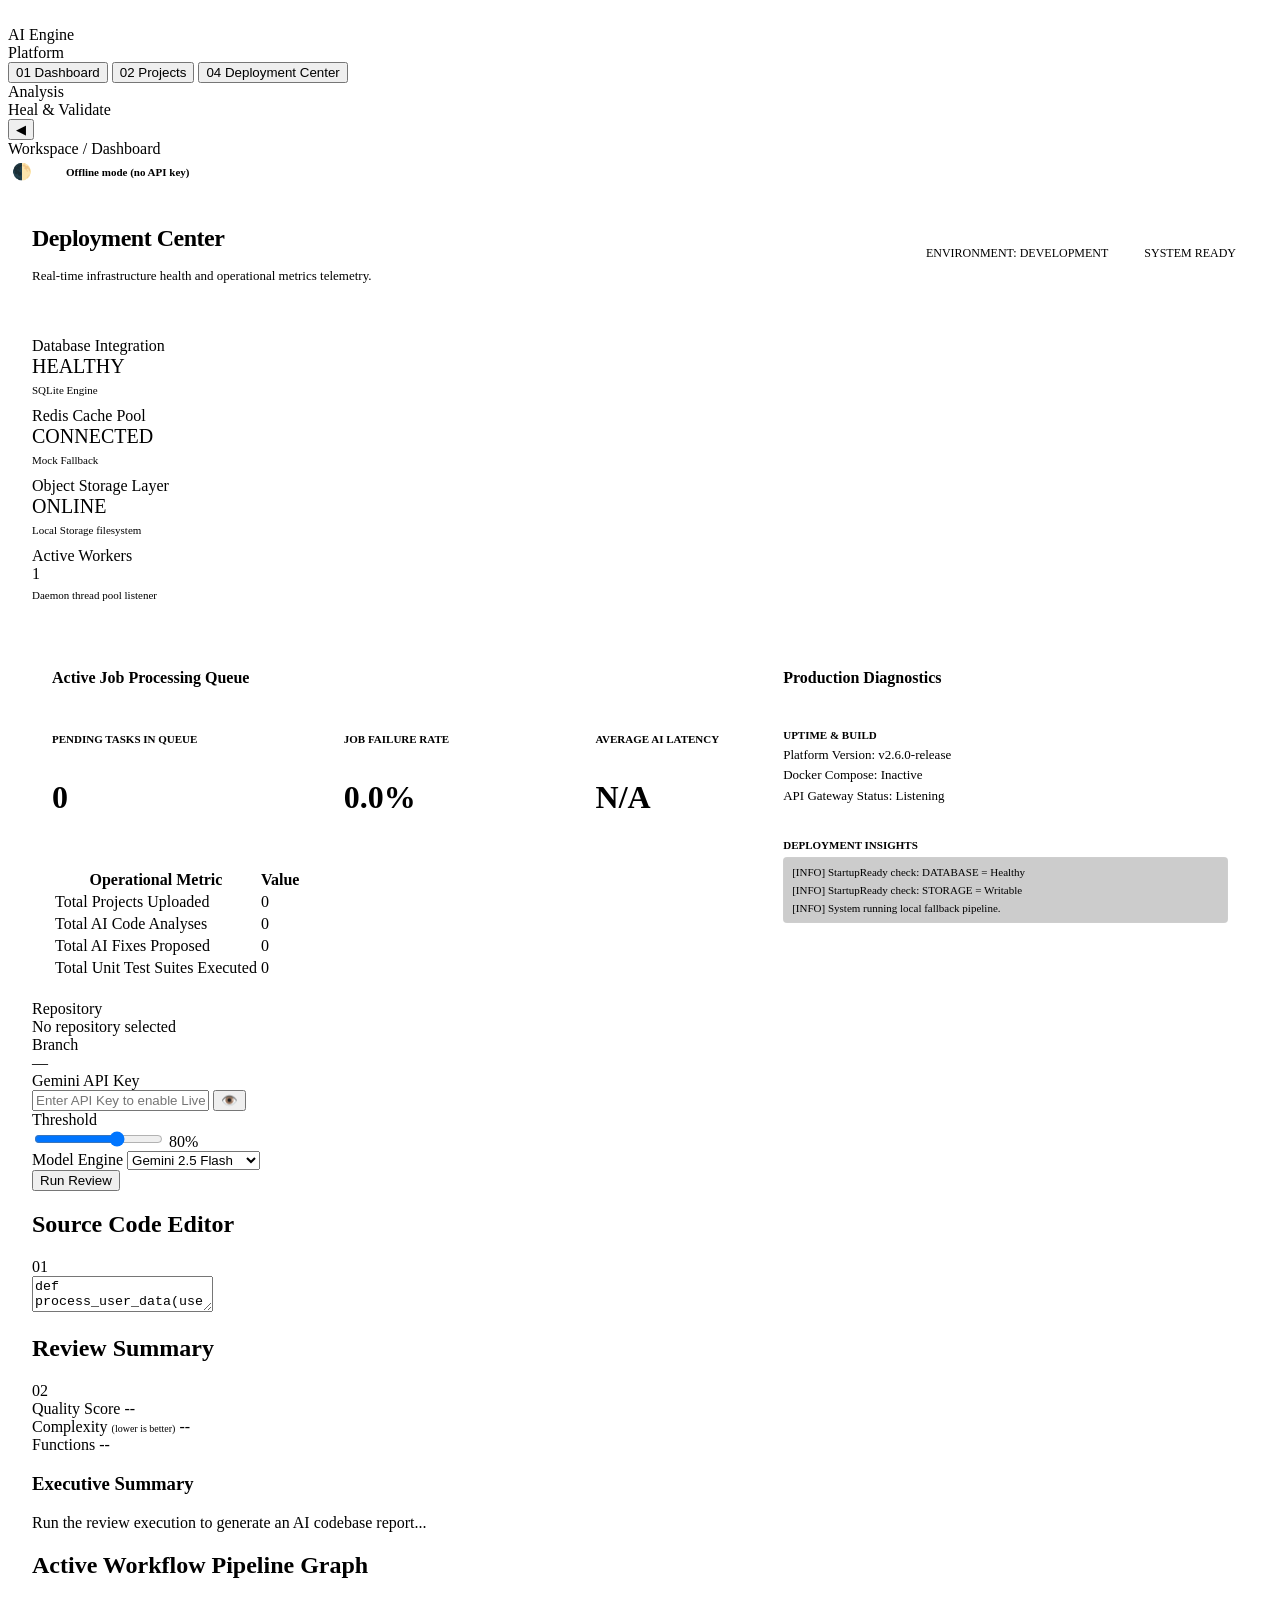
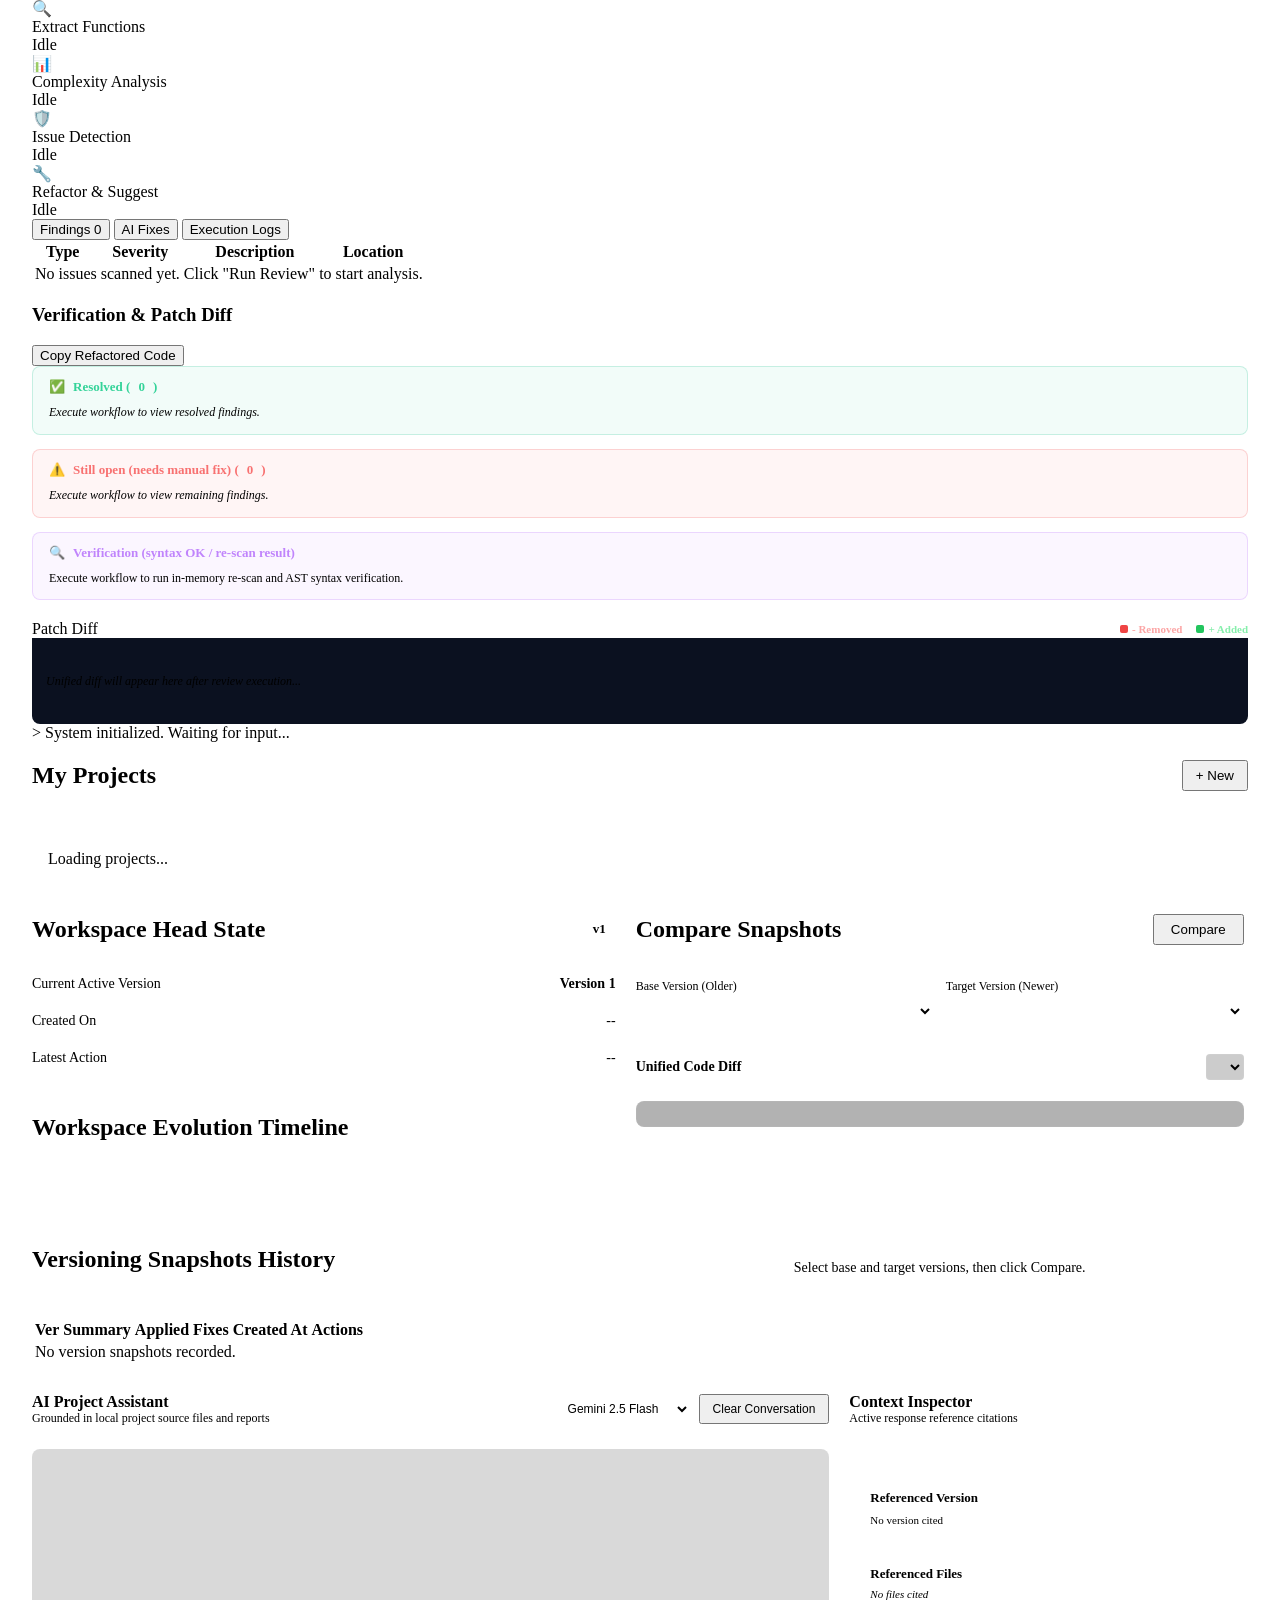
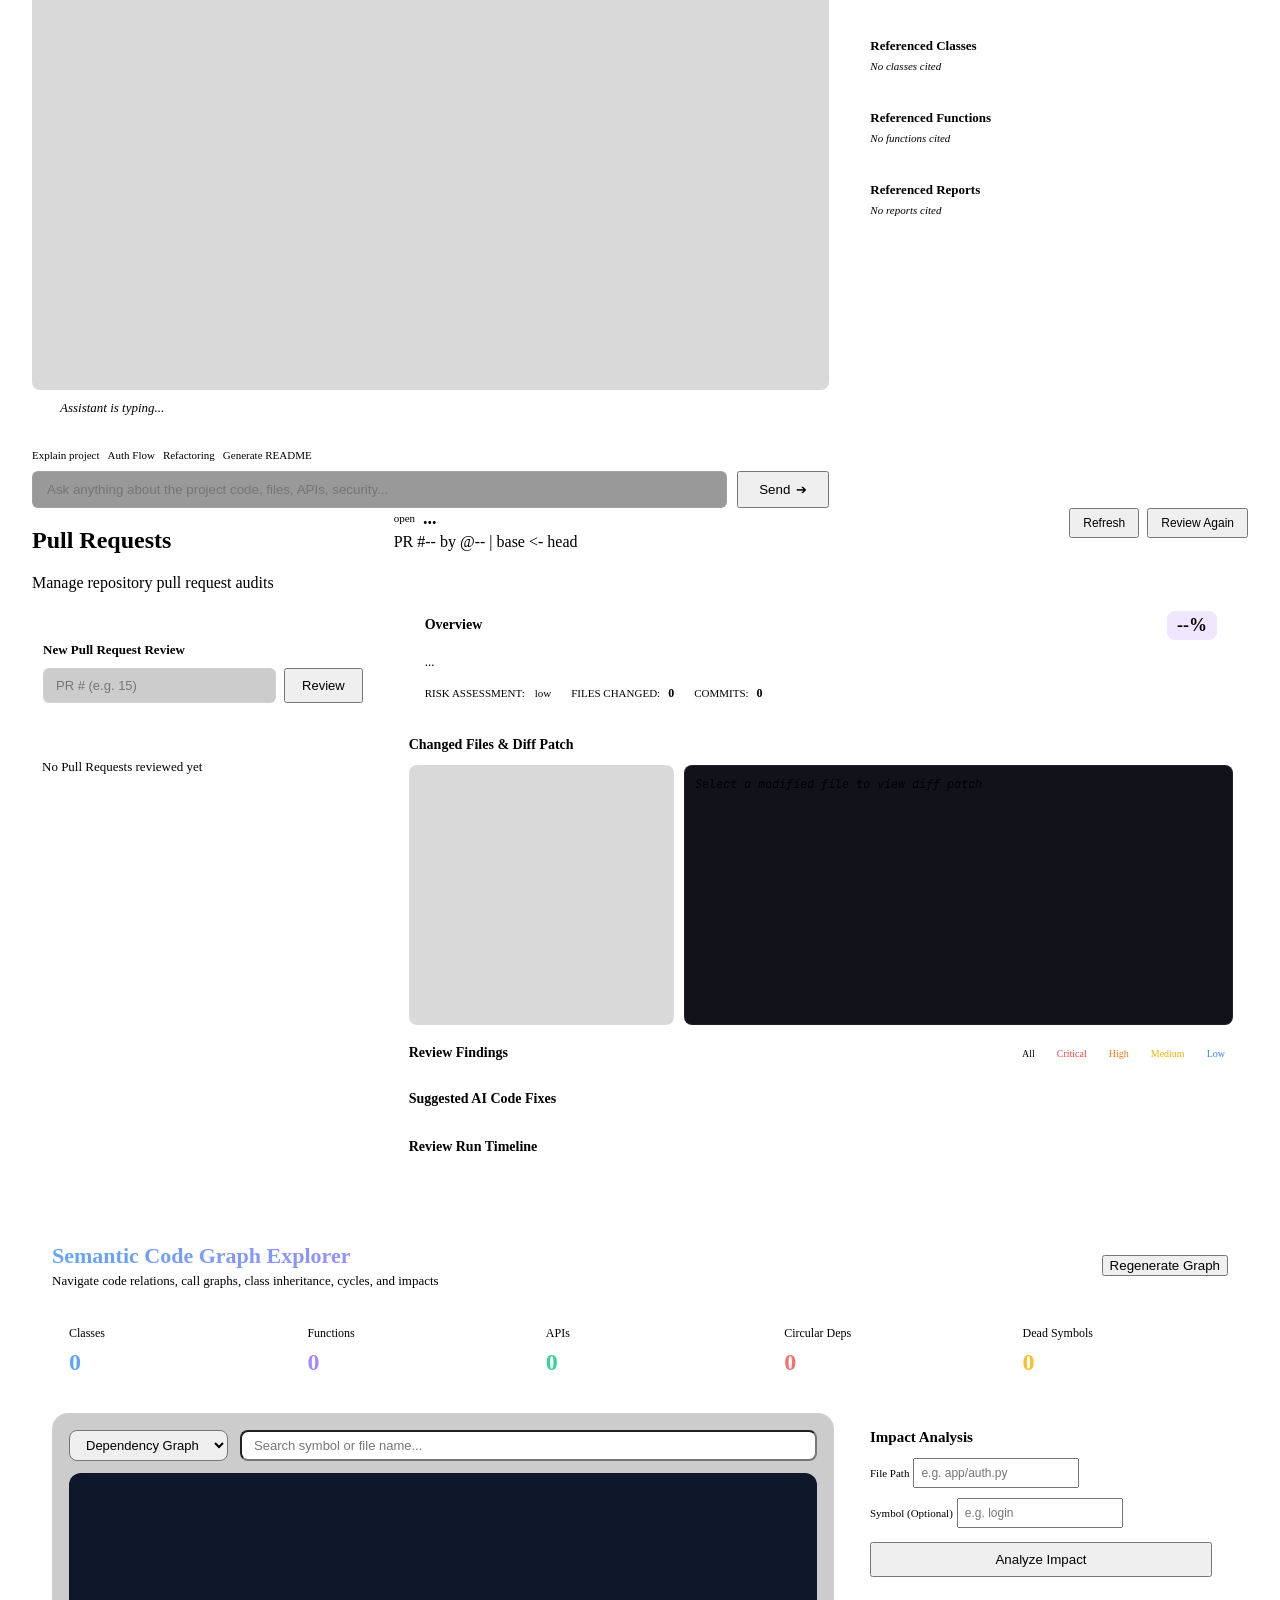
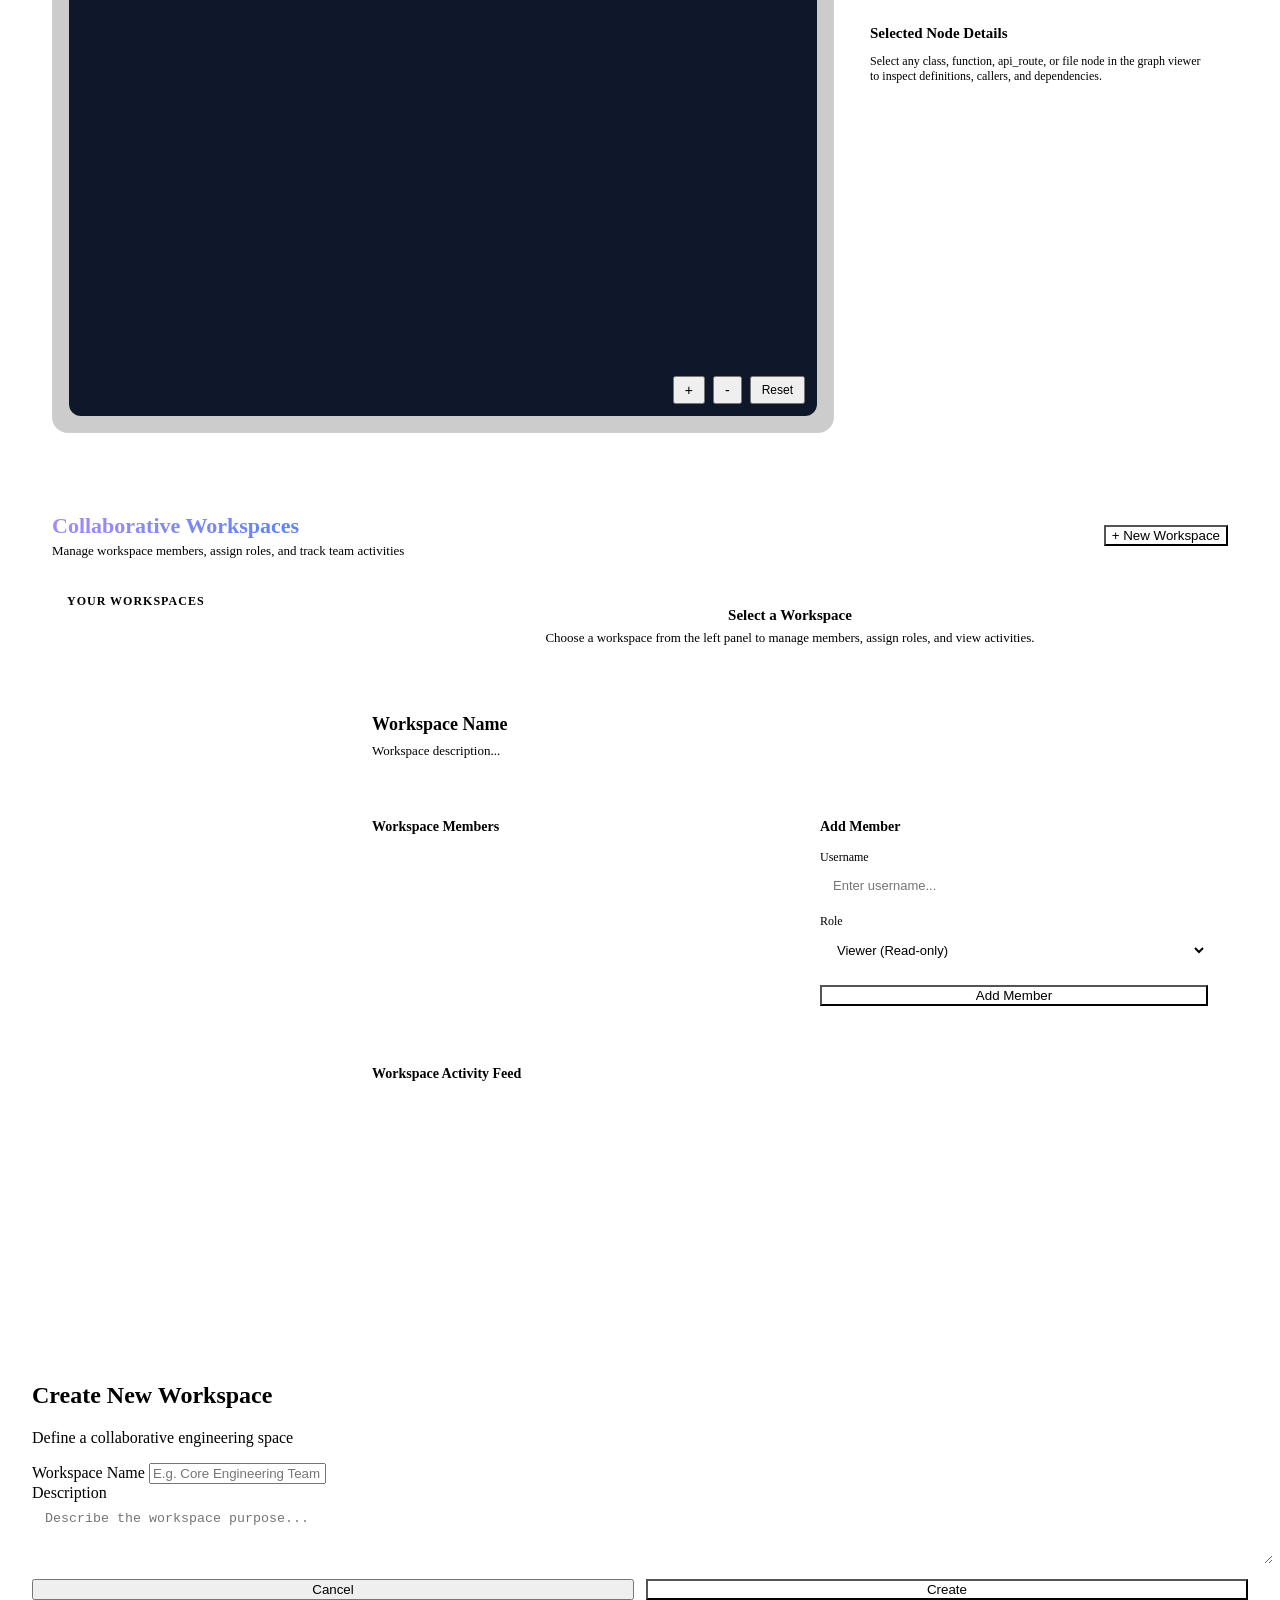
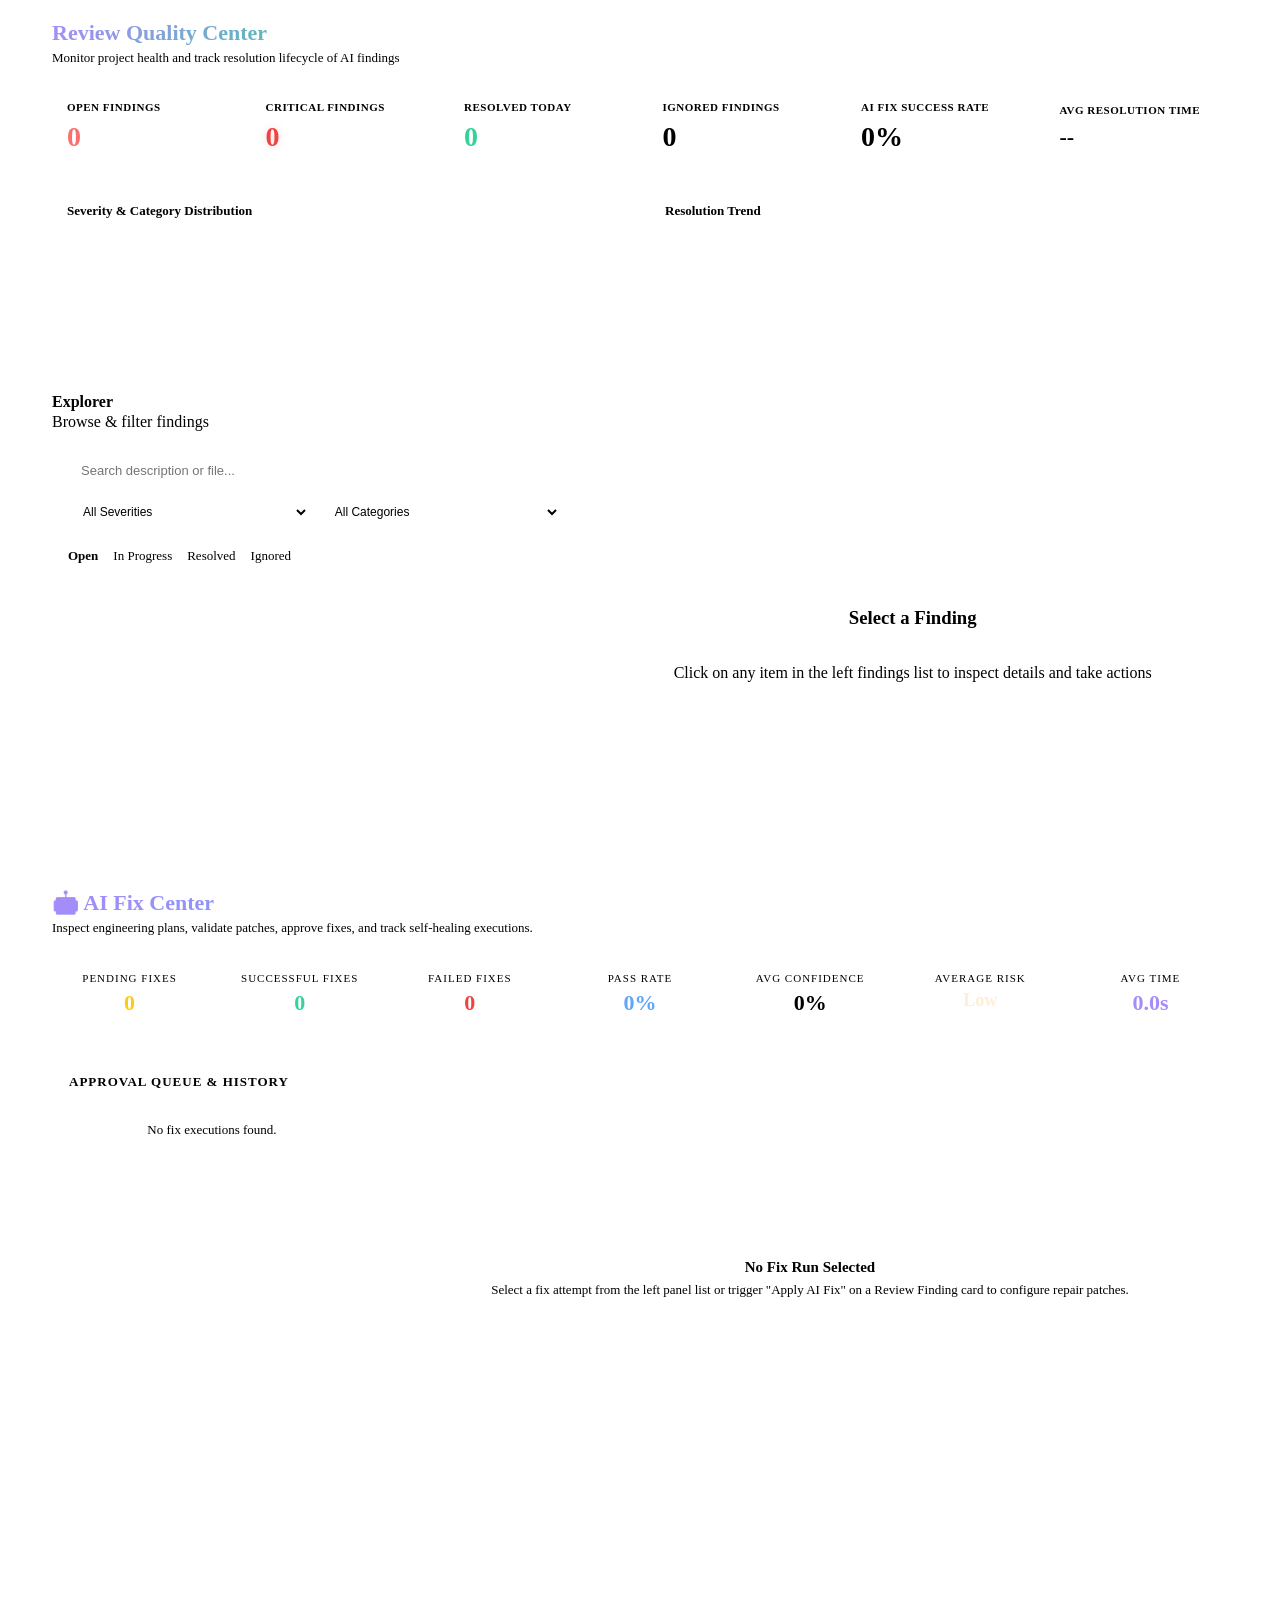
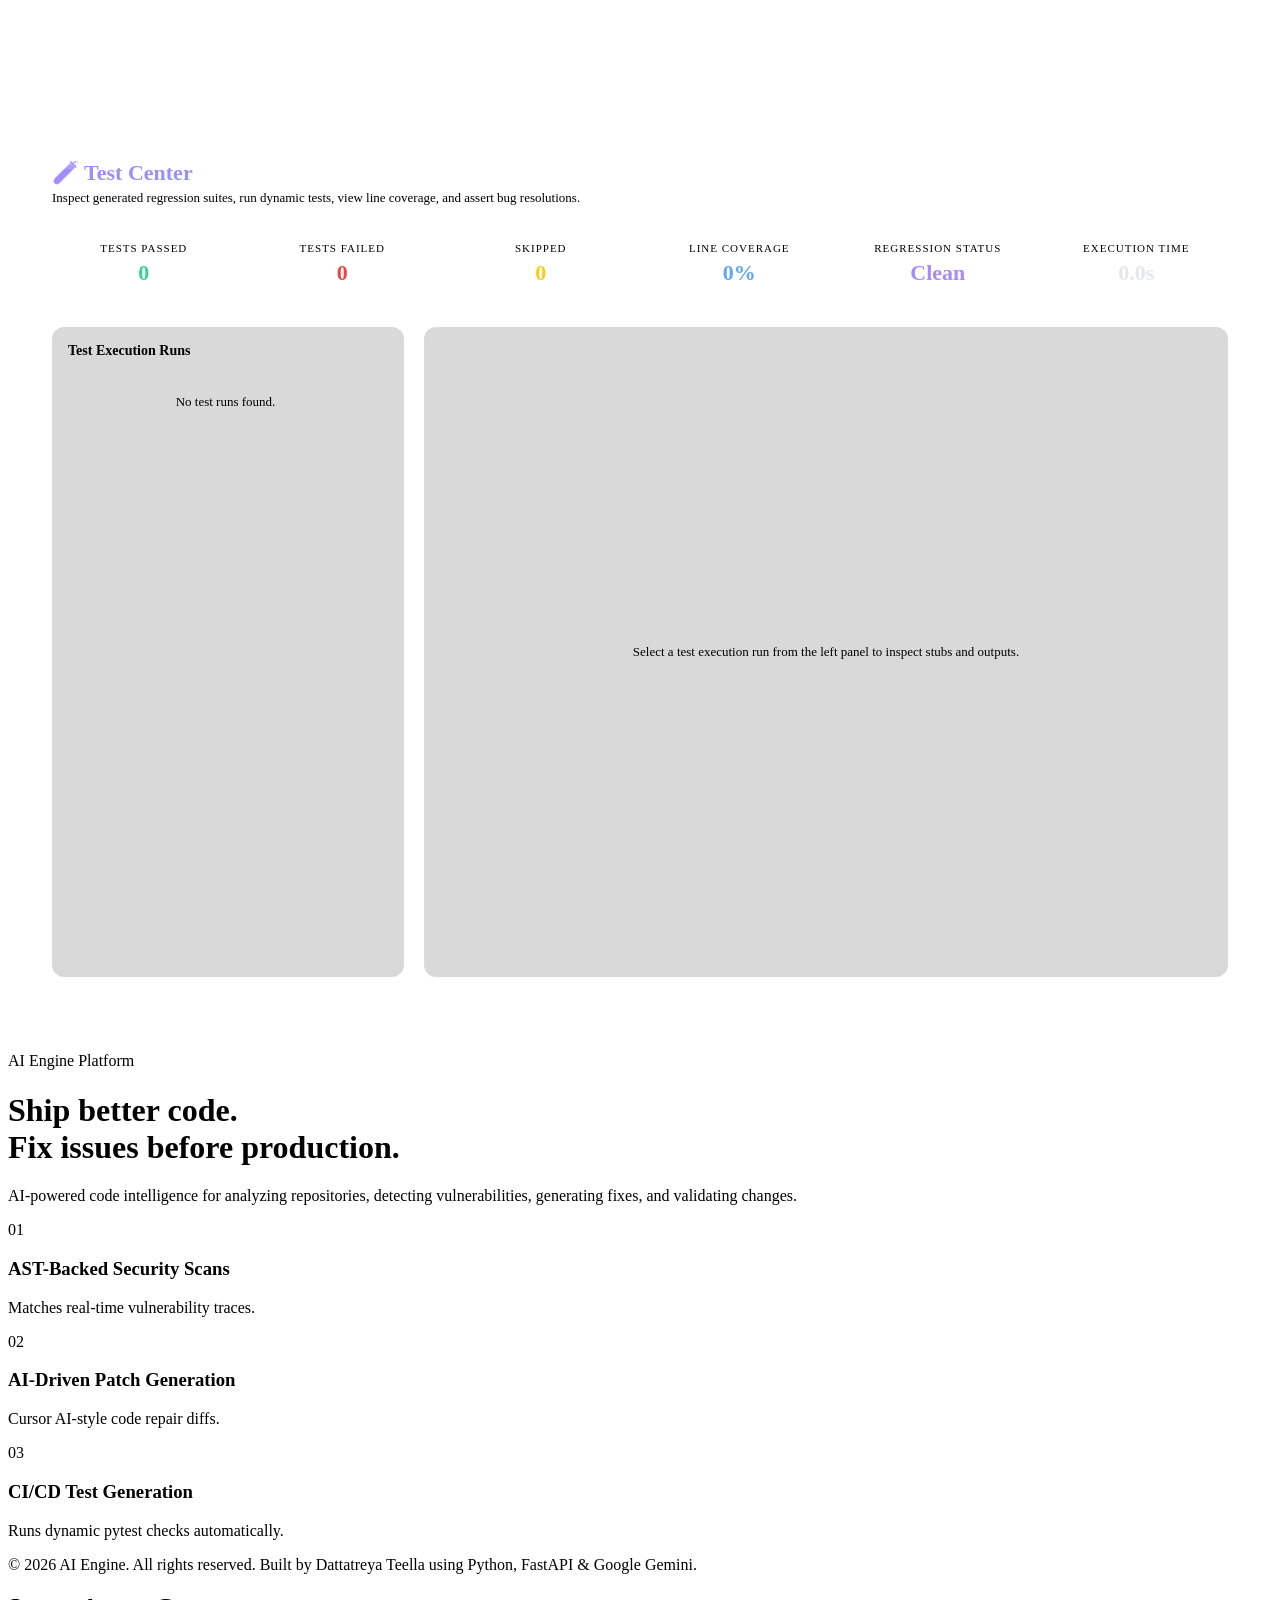
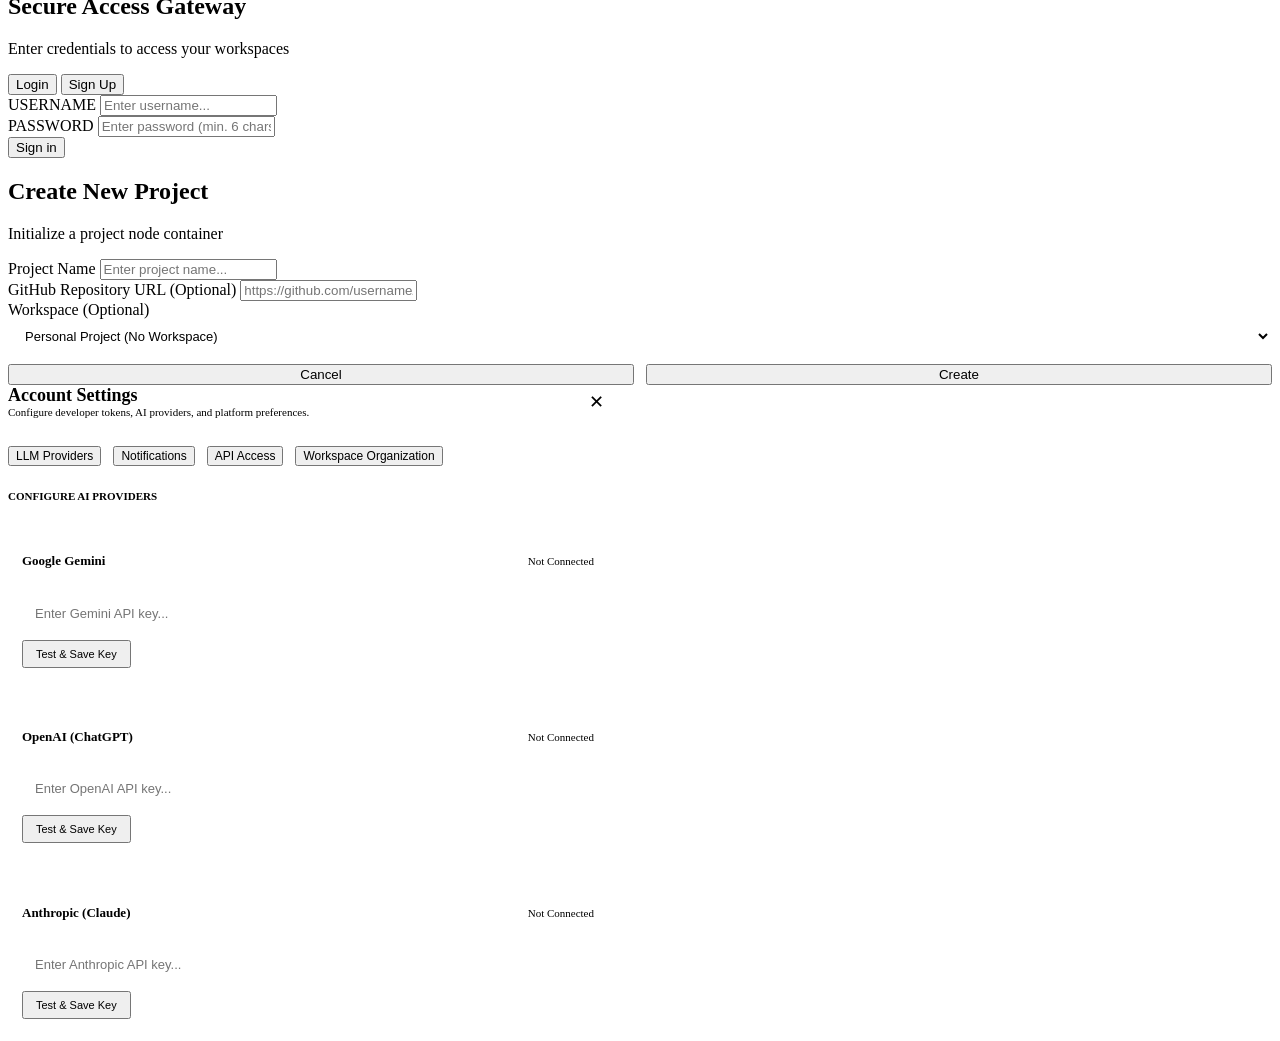
==== commit 87c506e4: "Final hardening: AST-only detection, real diagnostics, no mocks" ====
--- a/app/static/index.html
+++ b/app/static/index.html
@@ -252,7 +252,7 @@
                                         </div>
                                         <div>
                                             <span style="font-size: 11px; text-transform: uppercase; color: var(--text-muted); font-weight: 700;">Average AI Latency</span>
-                                            <h3 style="font-size: 32px; font-weight: 700; color: var(--accent-blue);" id="queue-avg-latency">4.5s</h3>
+                                            <h3 style="font-size: 32px; font-weight: 700; color: var(--accent-blue);" id="queue-avg-latency">N/A</h3>
                                         </div>
                                     </div>
                                     <div class="table-container">
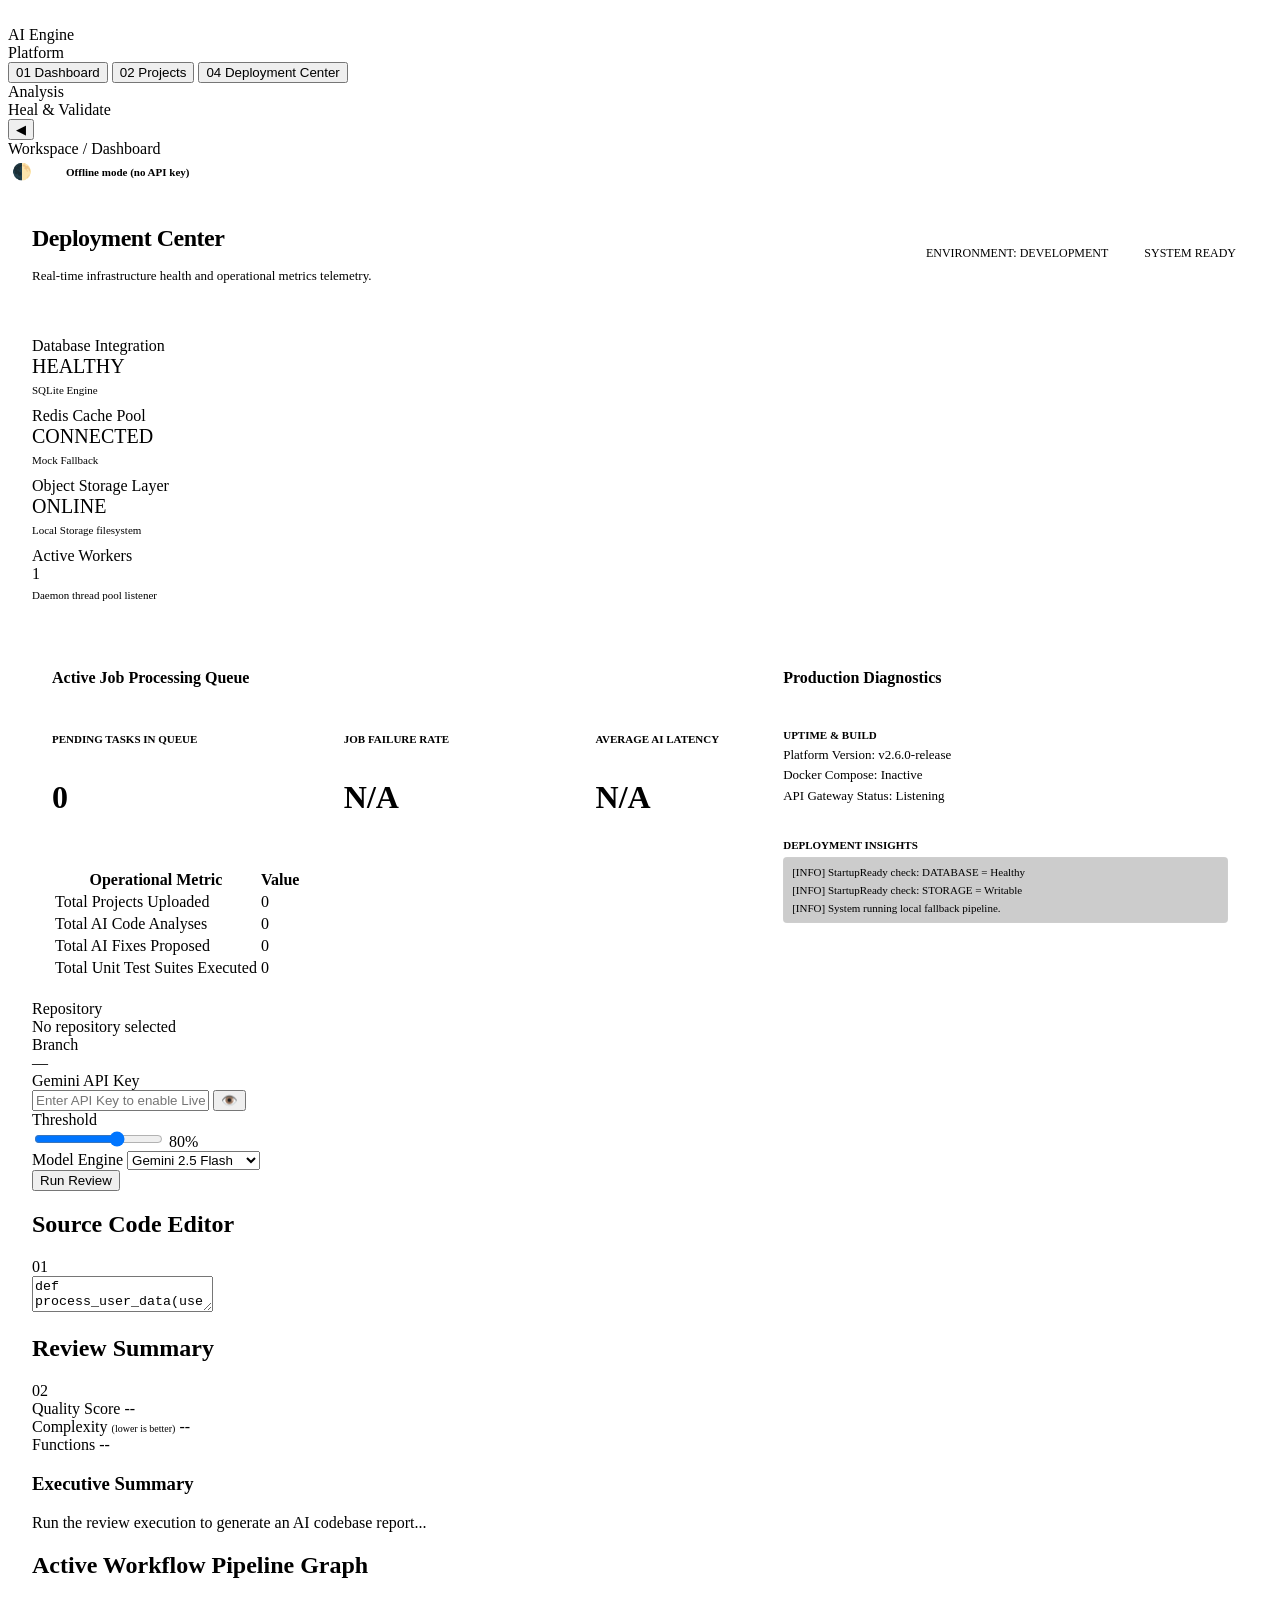
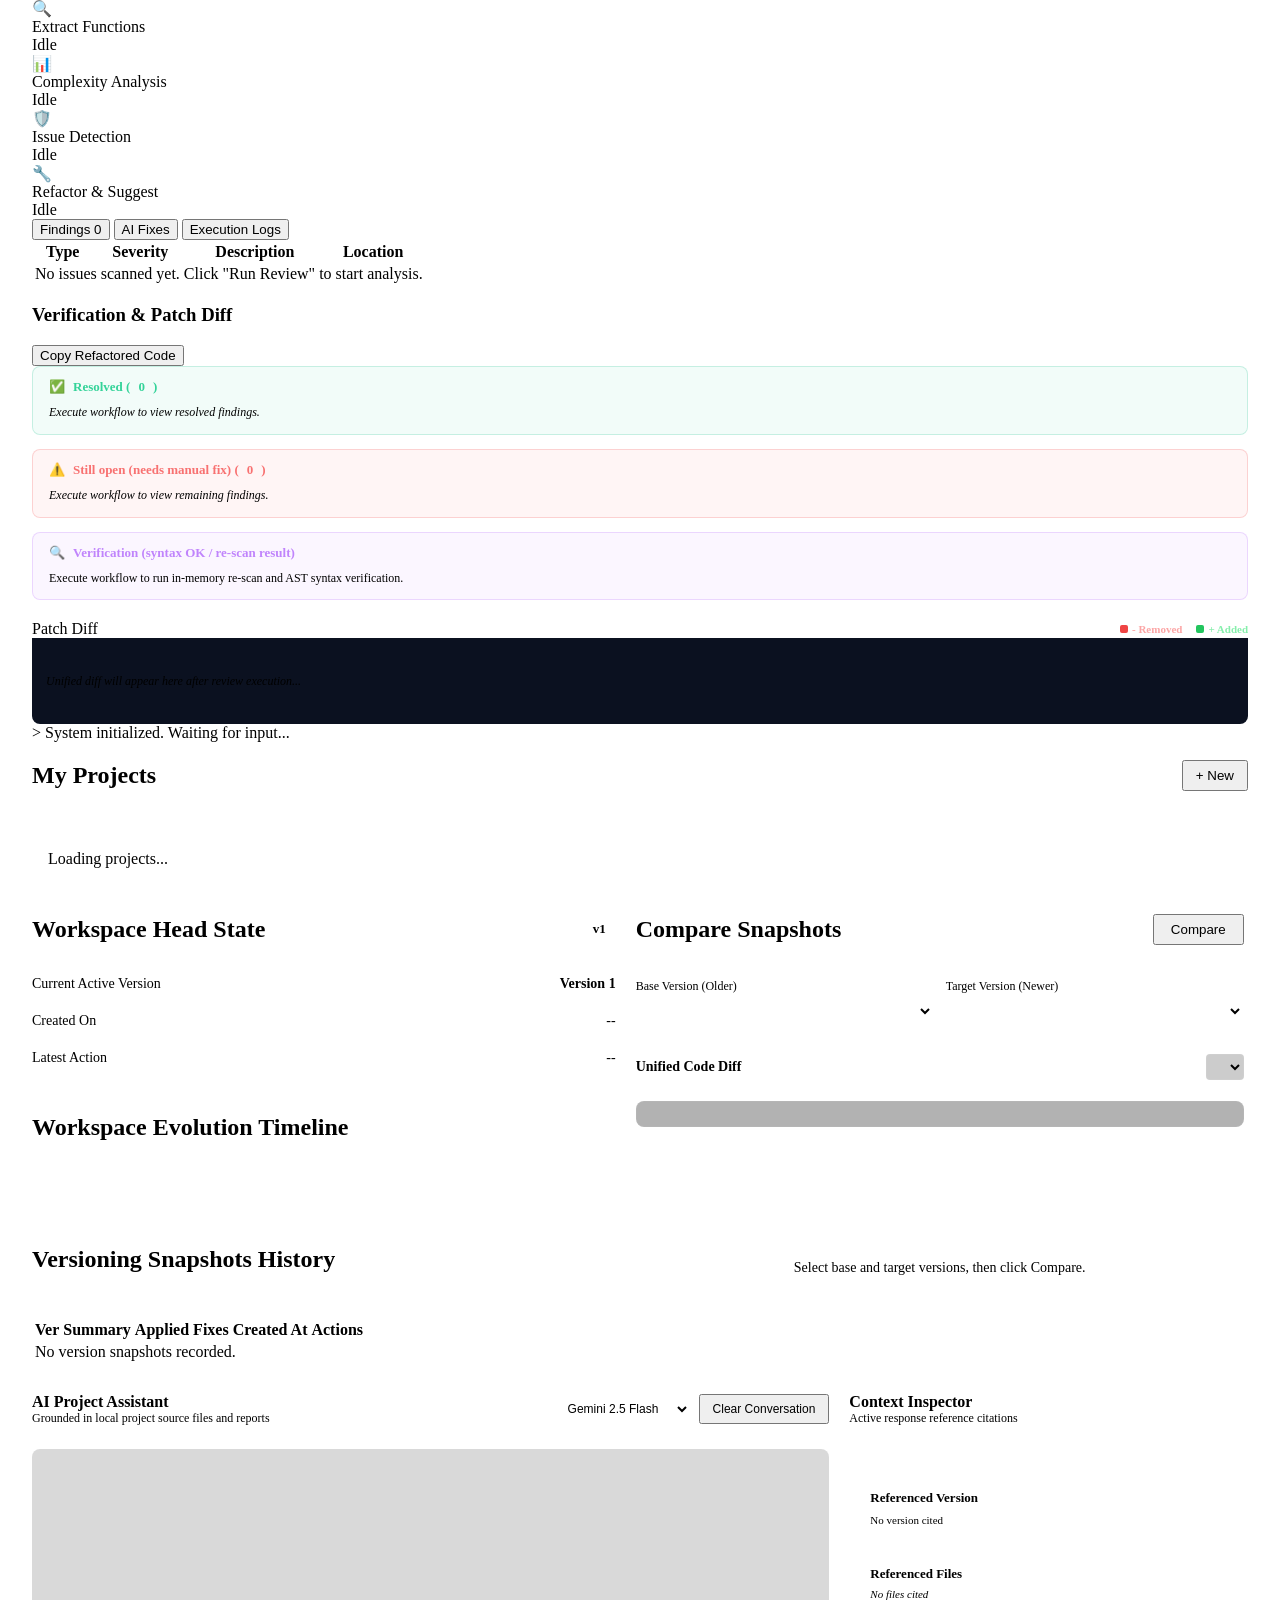
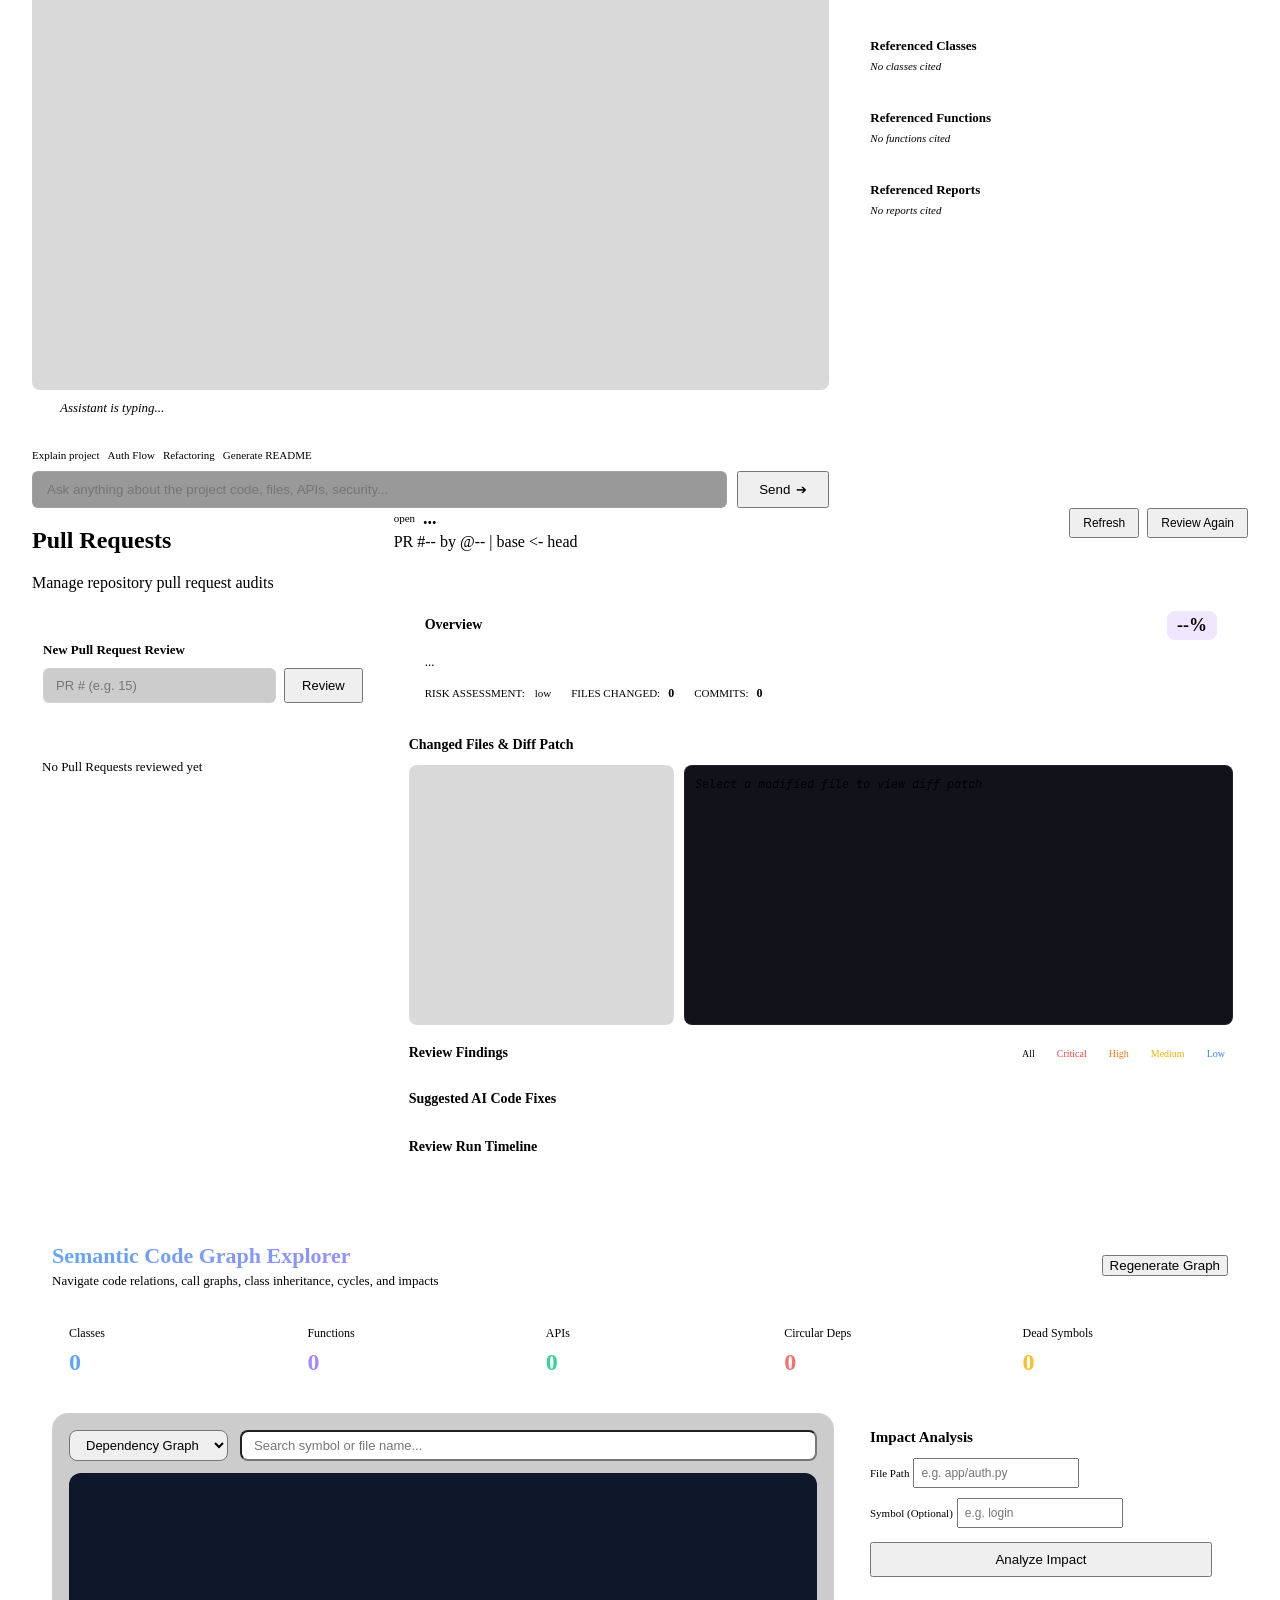
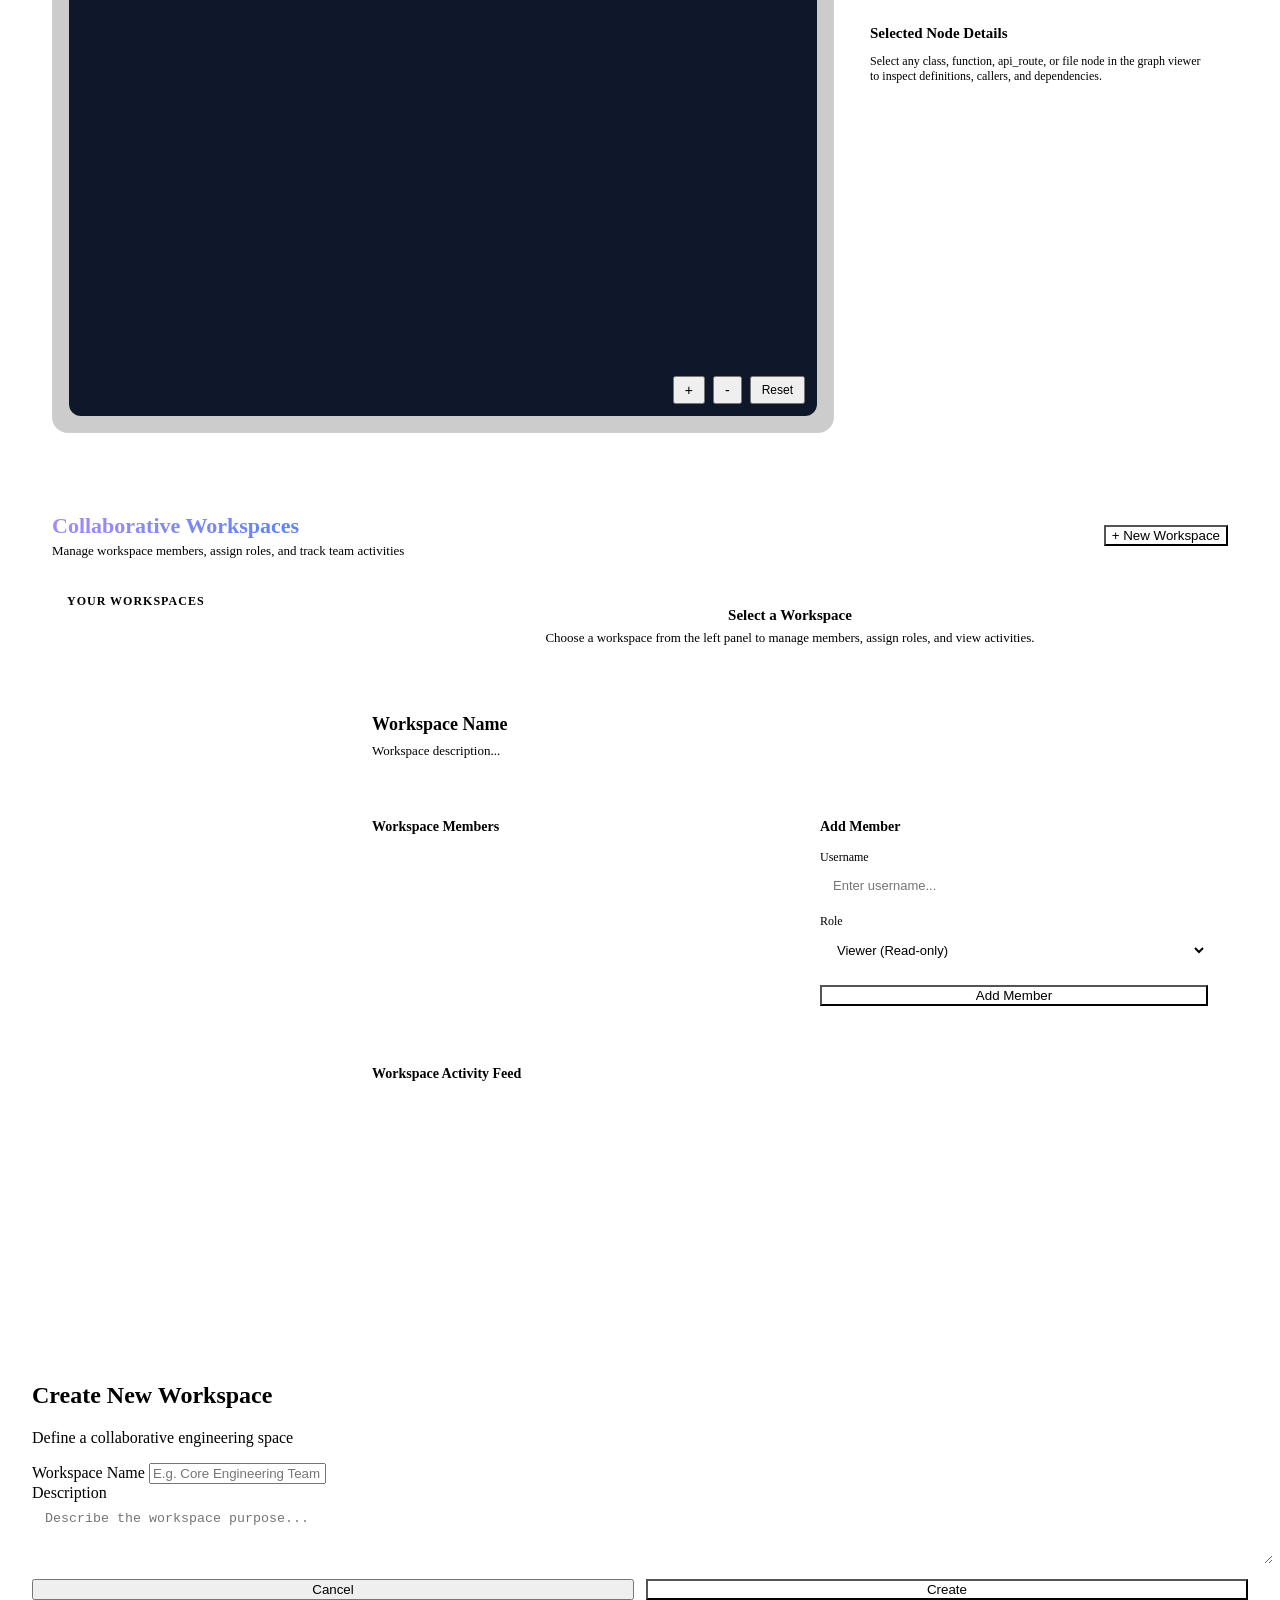
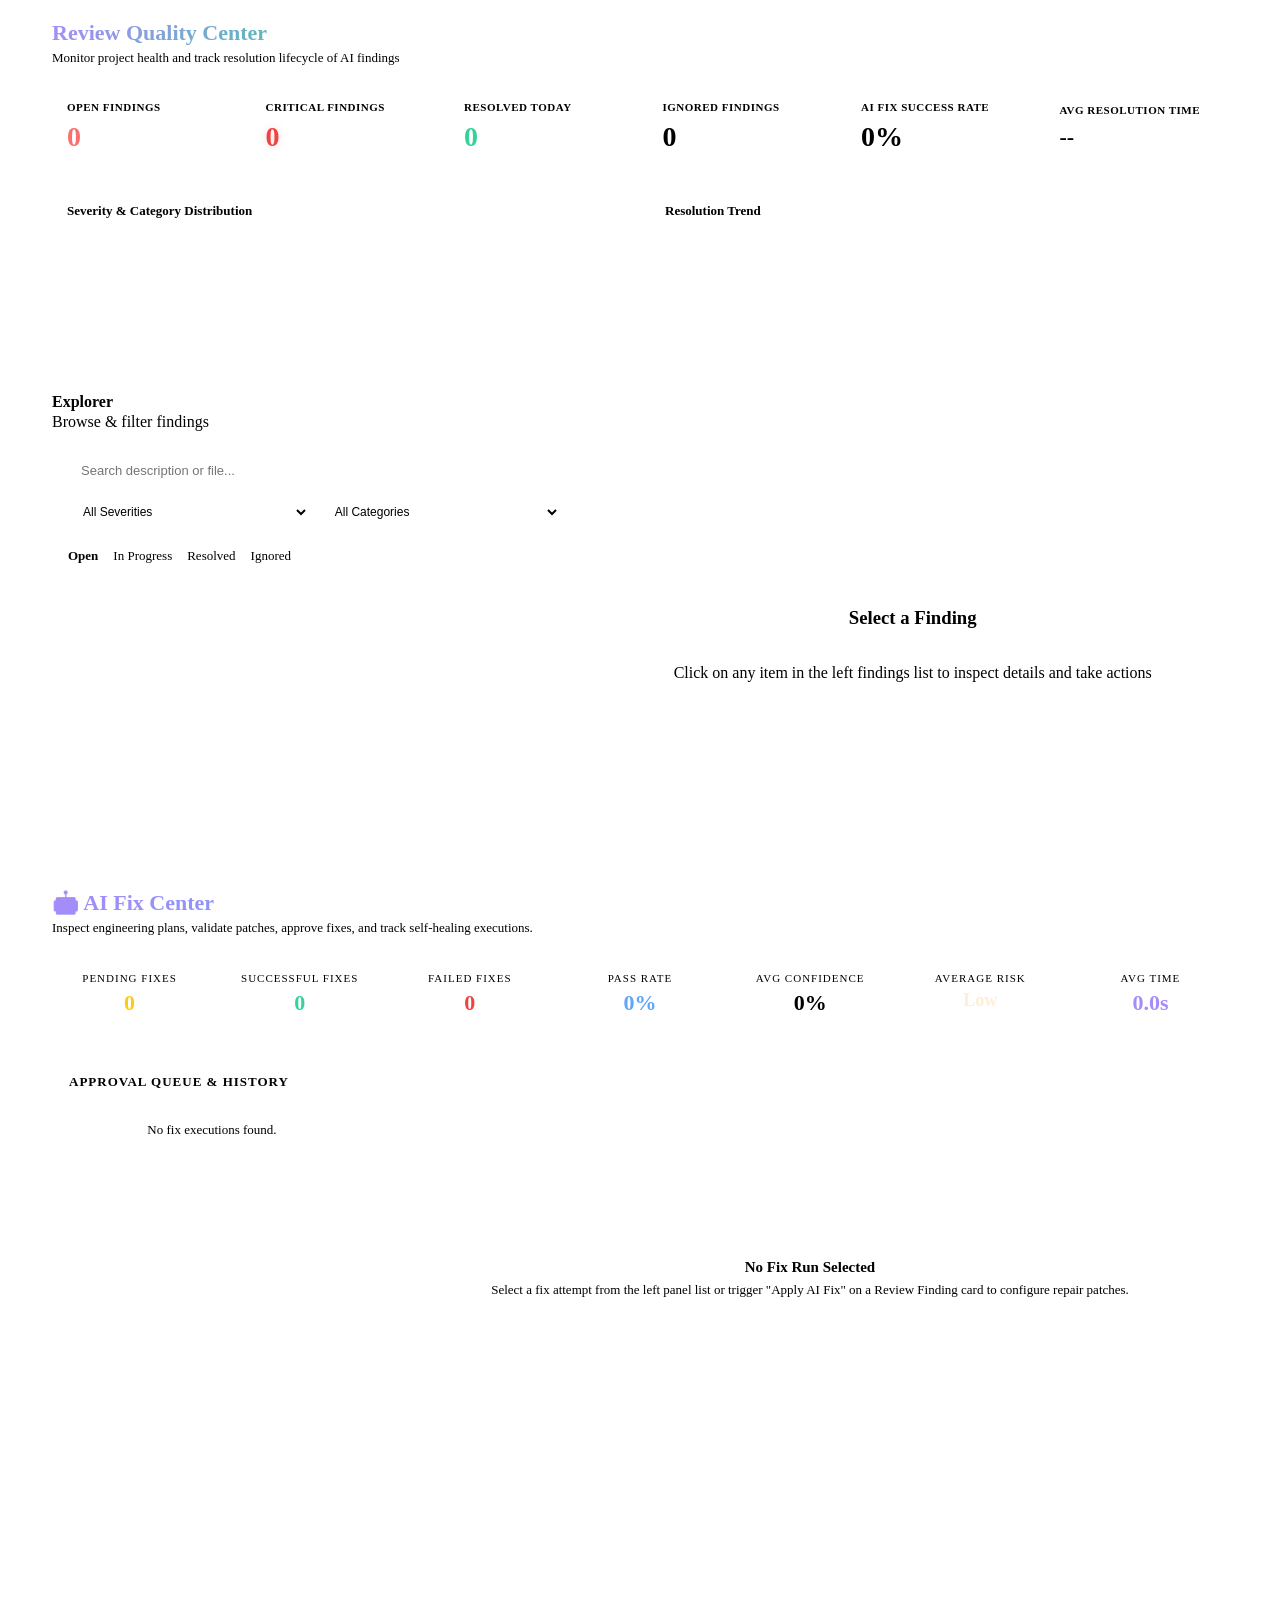
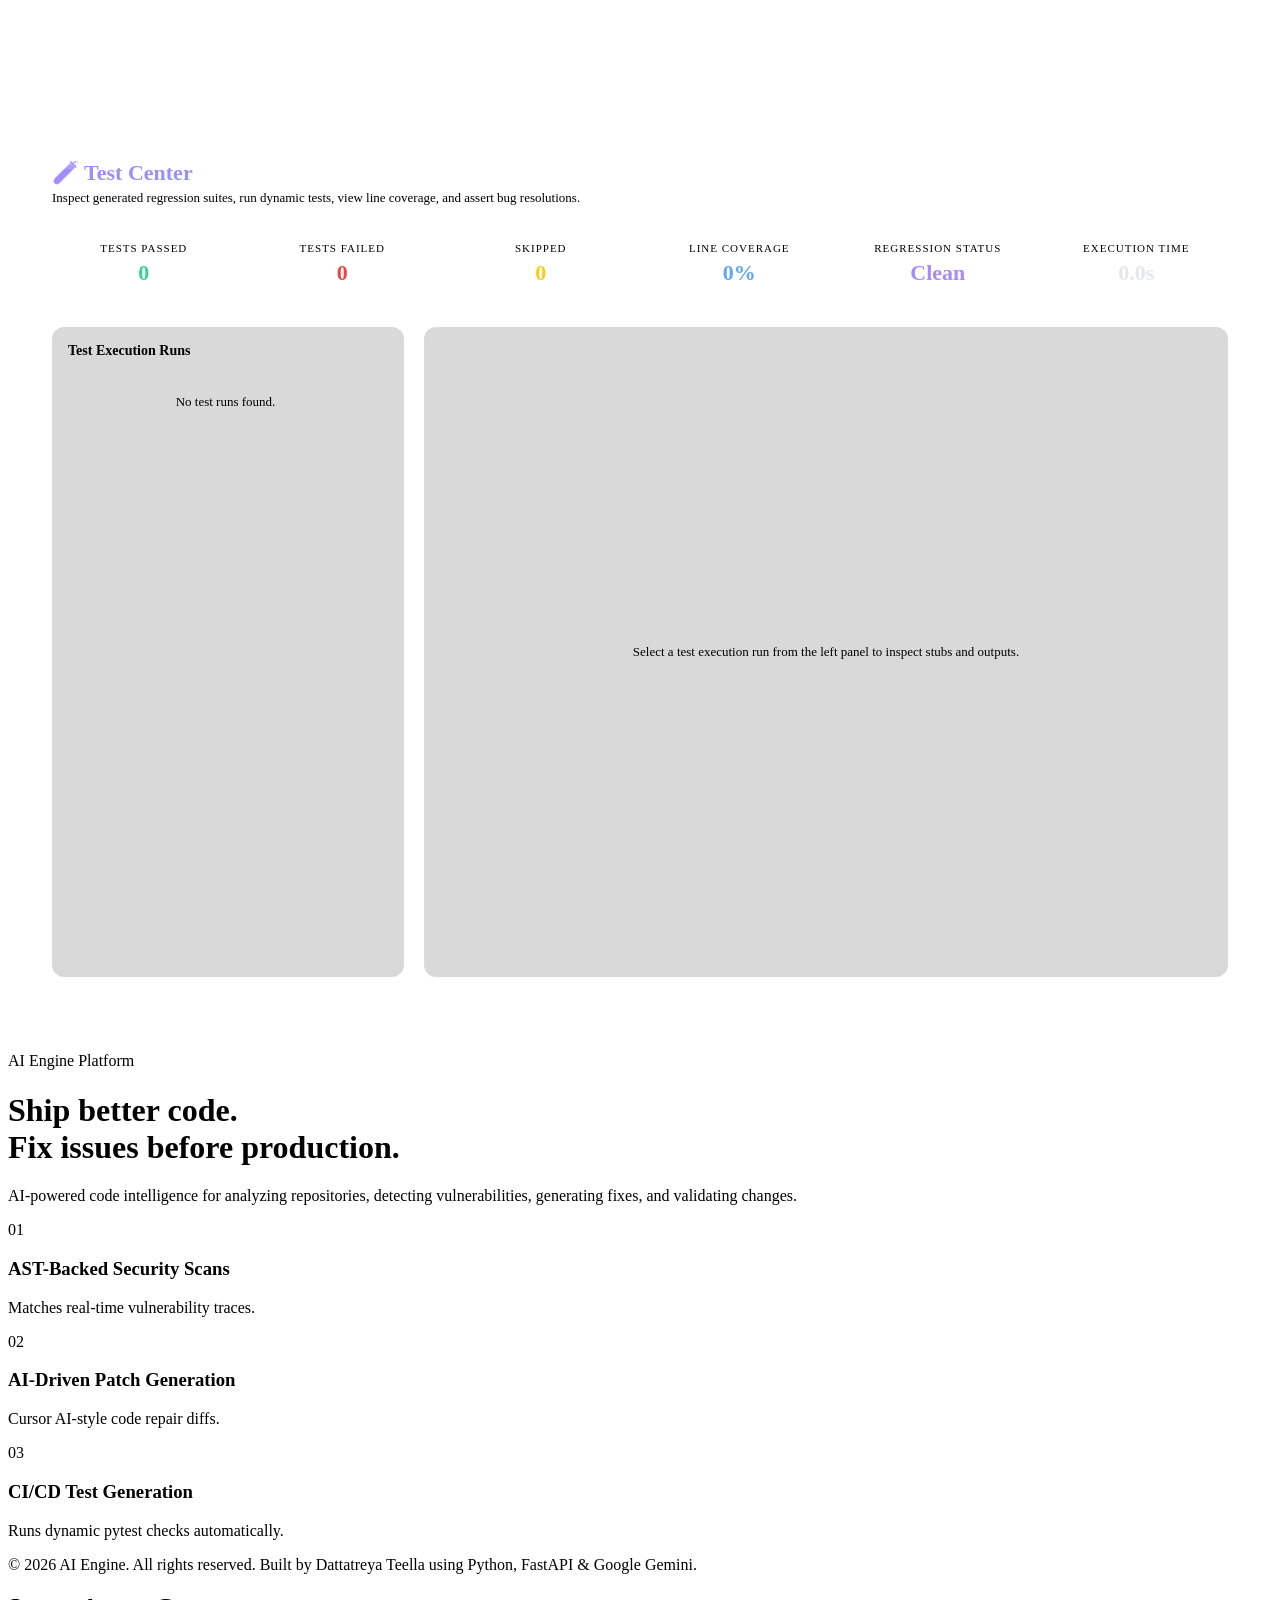
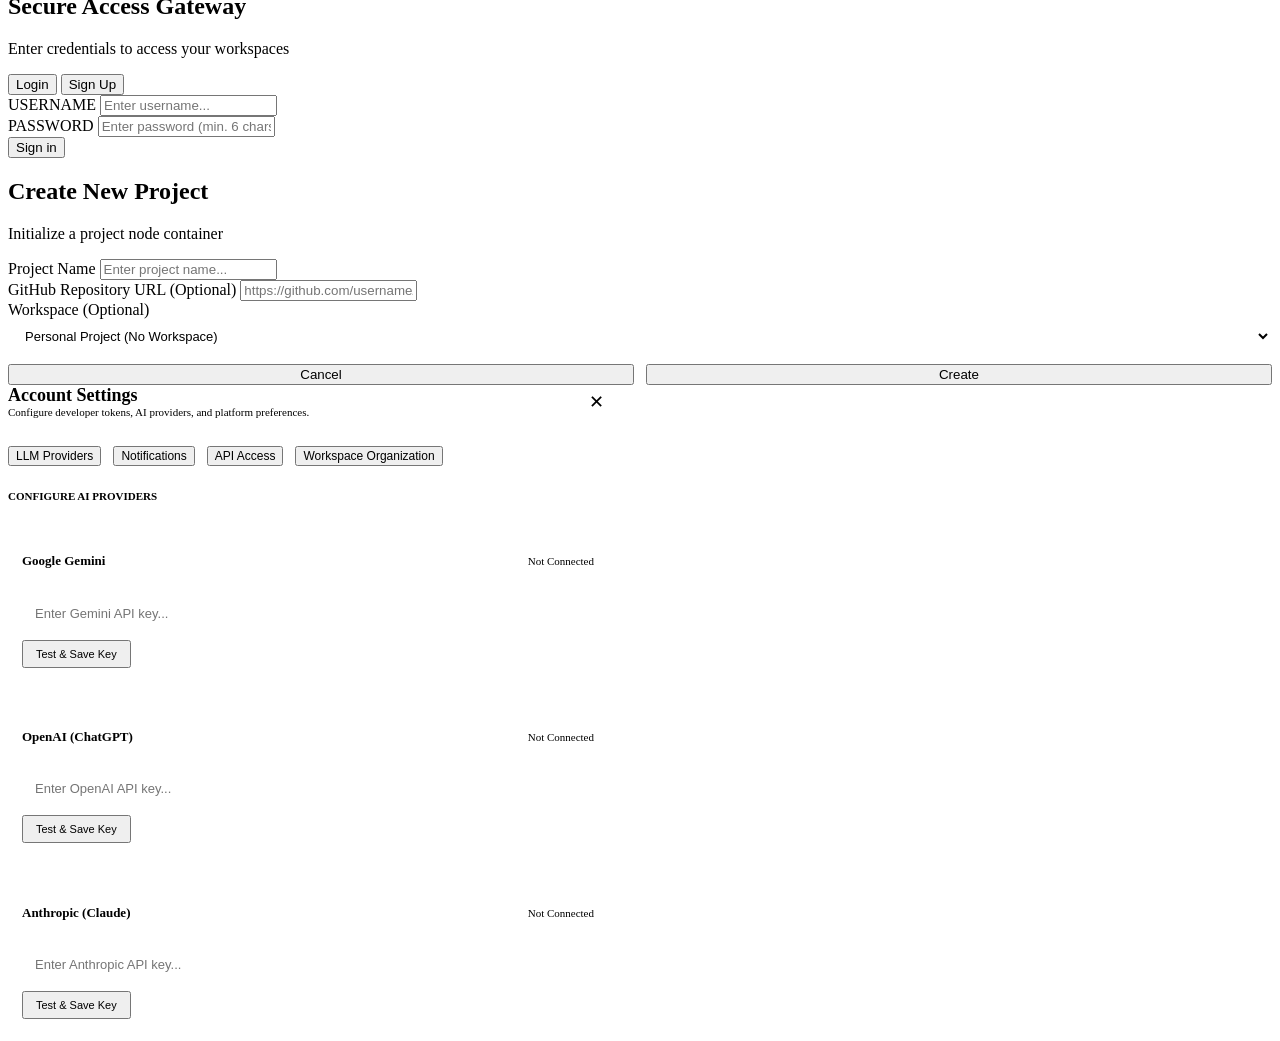
==== commit aeda0920: "UI & Diagnostics: pinned 100vh sidebar and N/A failure rate on empty metrics" ====
--- a/app/static/index.html
+++ b/app/static/index.html
@@ -156,8 +156,8 @@
                         </div>
                     </div>
                     <div class="user-profile-actions" style="display: flex; gap: 8px; width: 100%;">
-                        <button id="btn-open-settings" style="flex: 1; background: rgba(255,255,255,0.04); border: 1px solid var(--border-color); color: var(--text-bright); padding: 6px 12px; border-radius: 6px; font-size: 11px; cursor: pointer; font-weight: 600; text-align: center; transition: all 0.2s;">Settings</button>
-                        <button id="btn-logout" class="logout-btn-nav" style="flex: 1; margin: 0; padding: 6px 12px; font-size: 11px; border-radius: 6px; text-align: center;">Logout</button>
+                        <button id="btn-open-settings" title="Settings" style="flex: 1; background: rgba(255,255,255,0.04); border: 1px solid var(--border-color); color: var(--text-bright); padding: 6px 12px; border-radius: 6px; font-size: 11px; cursor: pointer; font-weight: 600; text-align: center; transition: all 0.2s;"><span class="action-icon">⚙</span><span class="action-label">Settings</span></button>
+                        <button id="btn-logout" class="logout-btn-nav" title="Logout" style="flex: 1; margin: 0; padding: 6px 12px; font-size: 11px; border-radius: 6px; text-align: center;"><span class="action-icon">⏻</span><span class="action-label">Logout</span></button>
                     </div>
                 </div>
             </div>
@@ -248,7 +248,7 @@
                                         </div>
                                         <div>
                                             <span style="font-size: 11px; text-transform: uppercase; color: var(--text-muted); font-weight: 700;">Job Failure Rate</span>
-                                            <h3 style="font-size: 32px; font-weight: 700; color: var(--accent-red);" id="queue-failure-rate">0.0%</h3>
+                                            <h3 style="font-size: 32px; font-weight: 700; color: var(--accent-red);" id="queue-failure-rate">N/A</h3>
                                         </div>
                                         <div>
                                             <span style="font-size: 11px; text-transform: uppercase; color: var(--text-muted); font-weight: 700;">Average AI Latency</span>
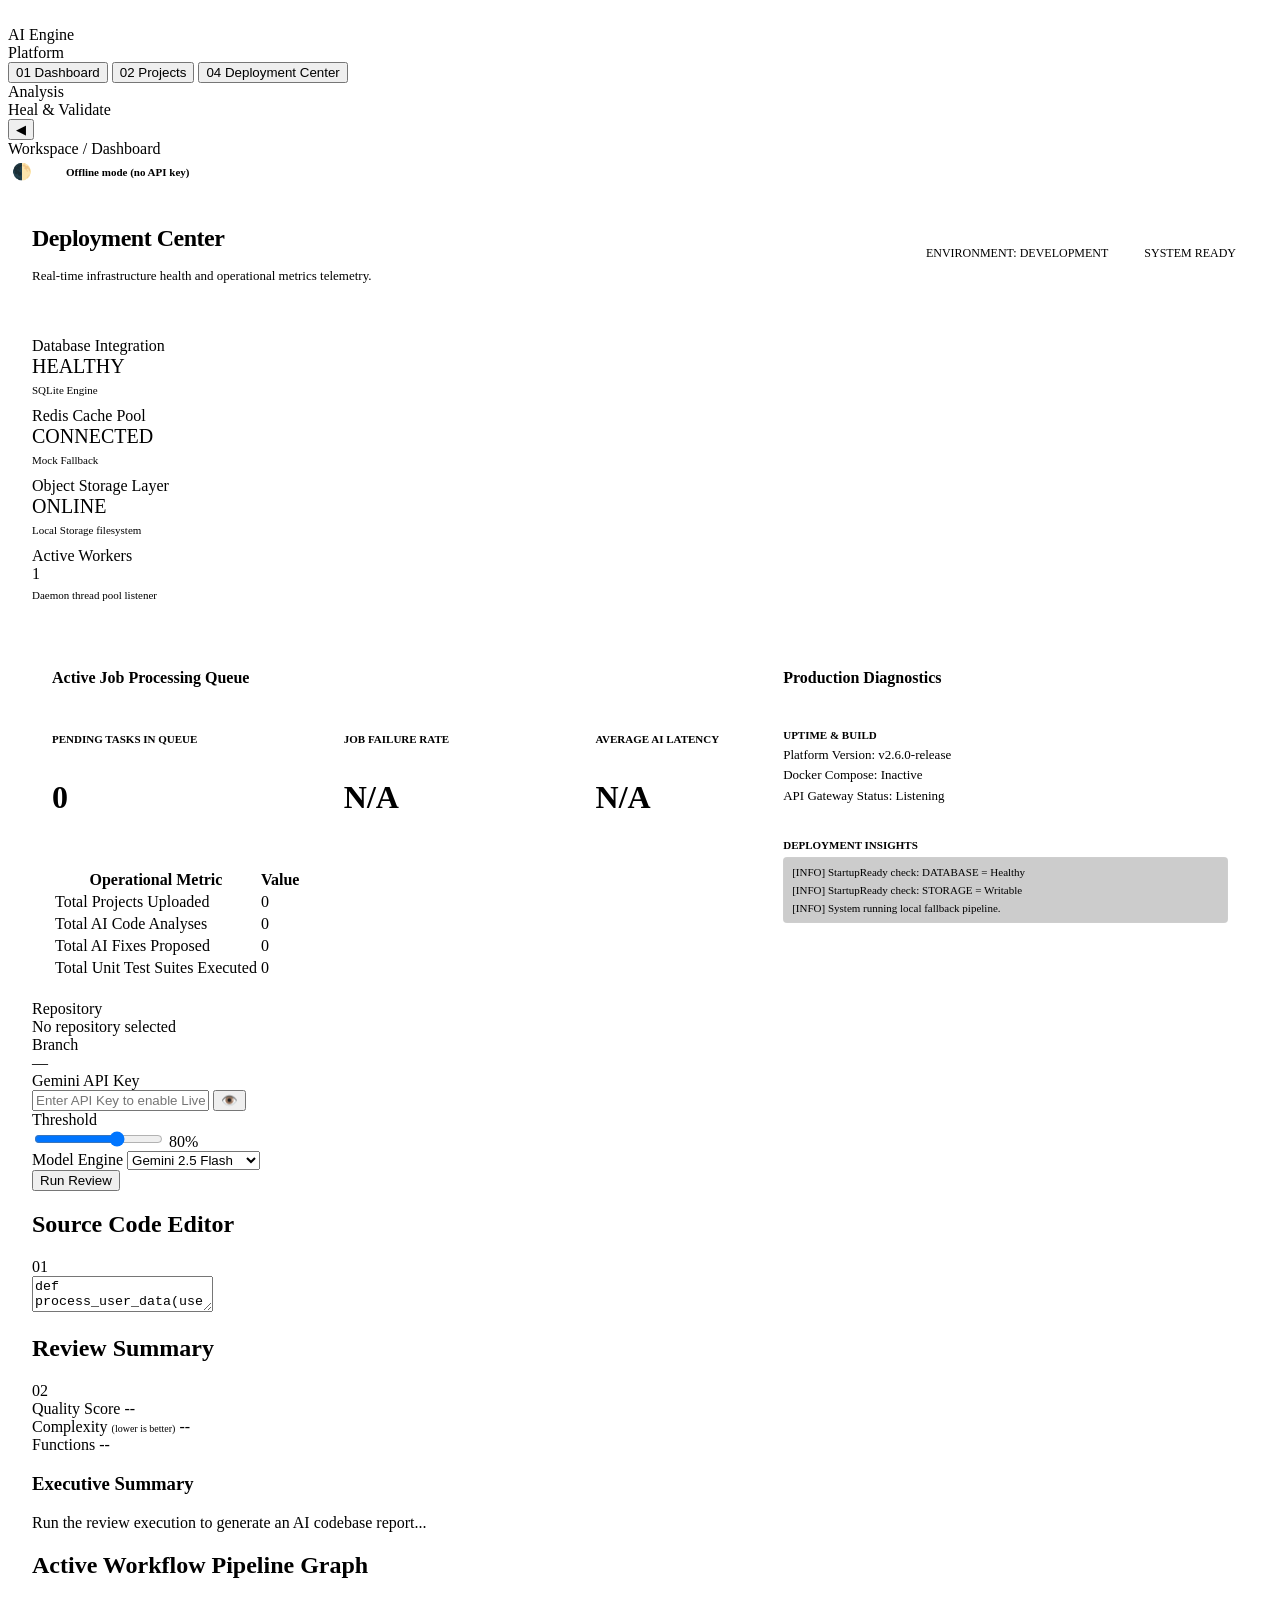
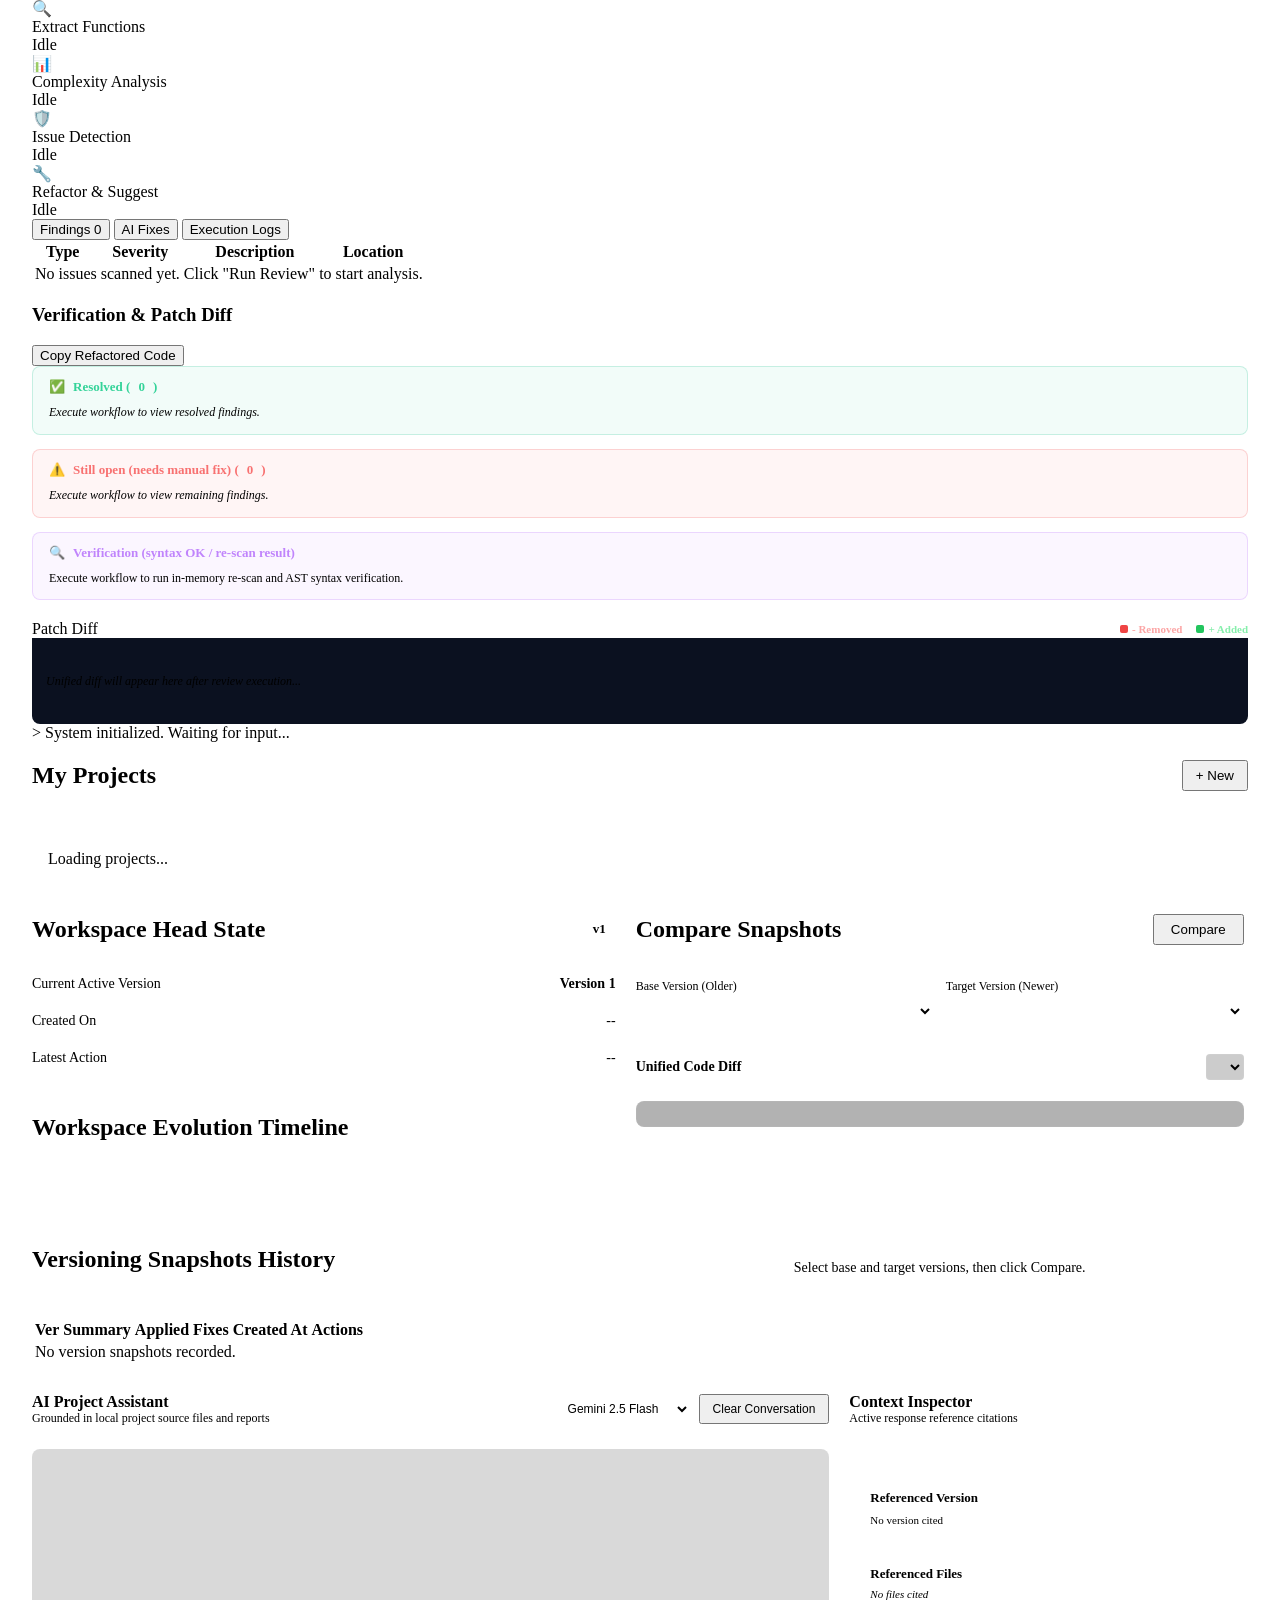
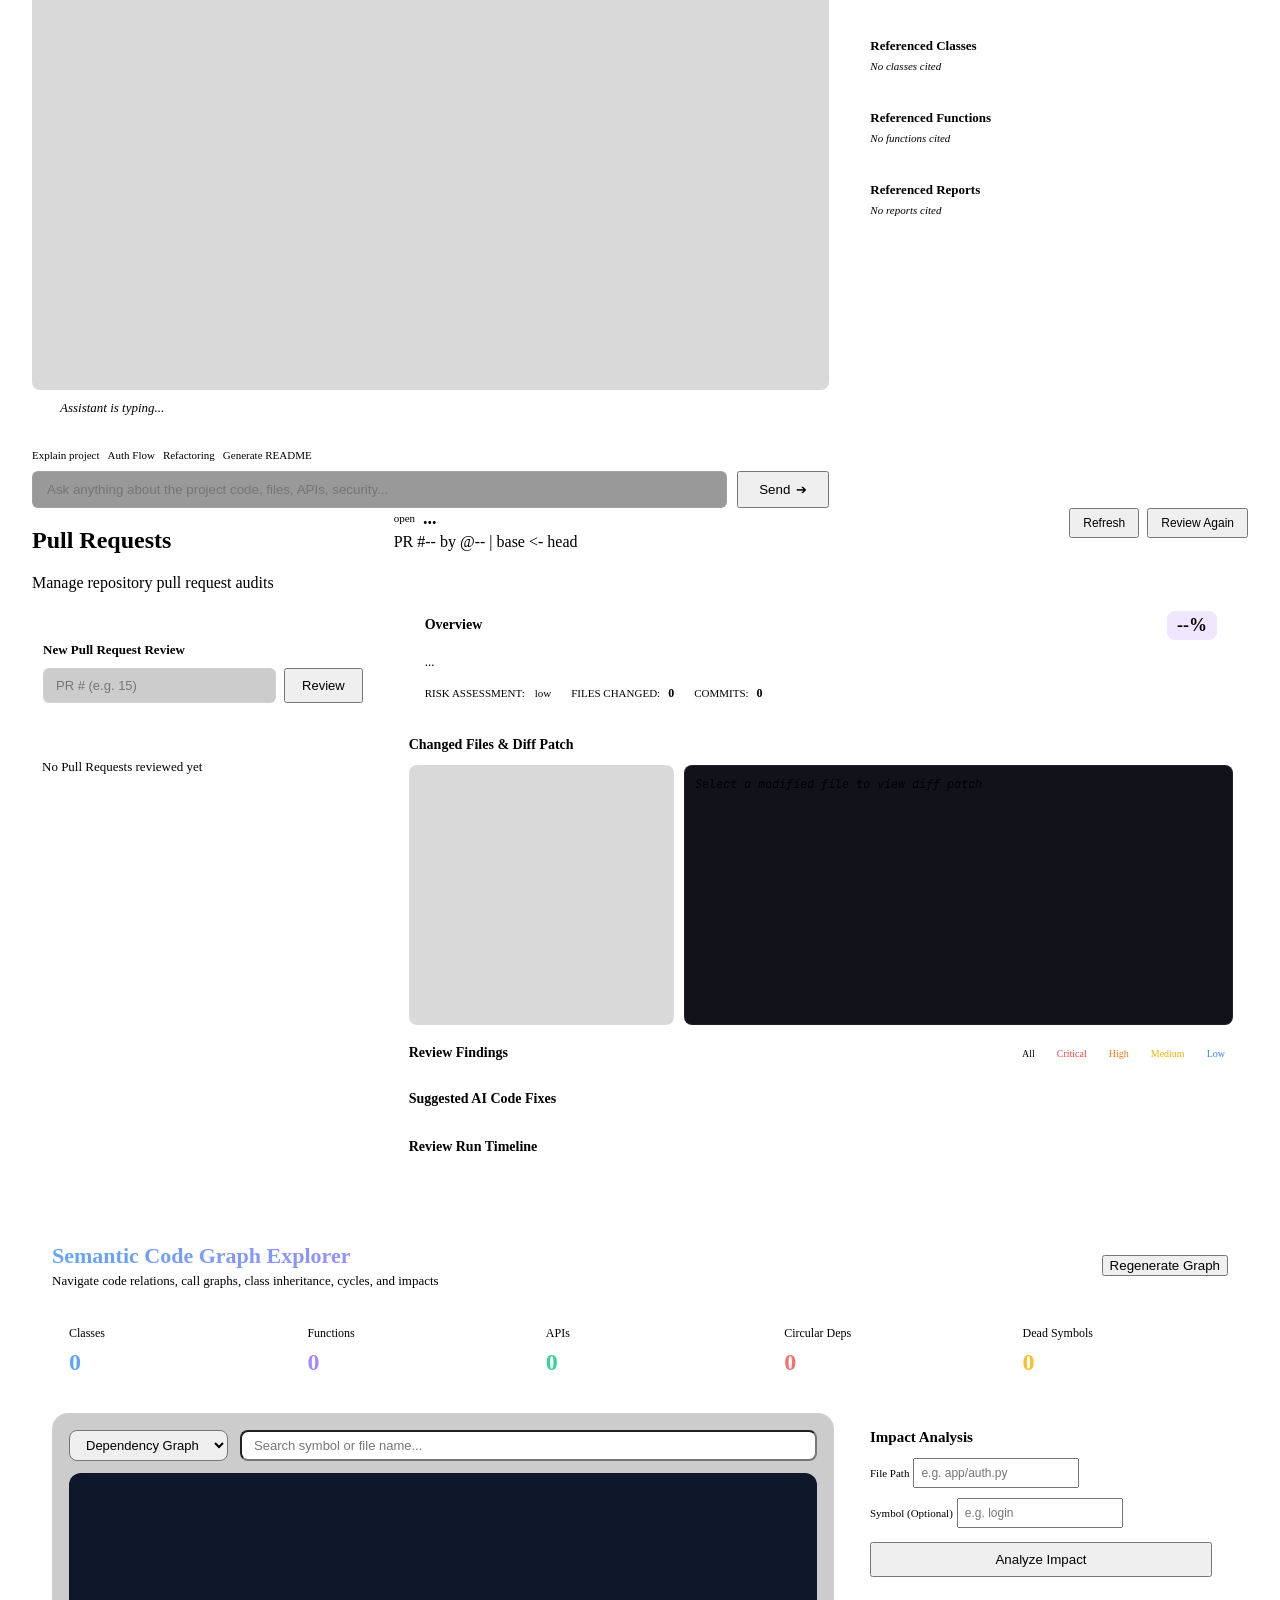
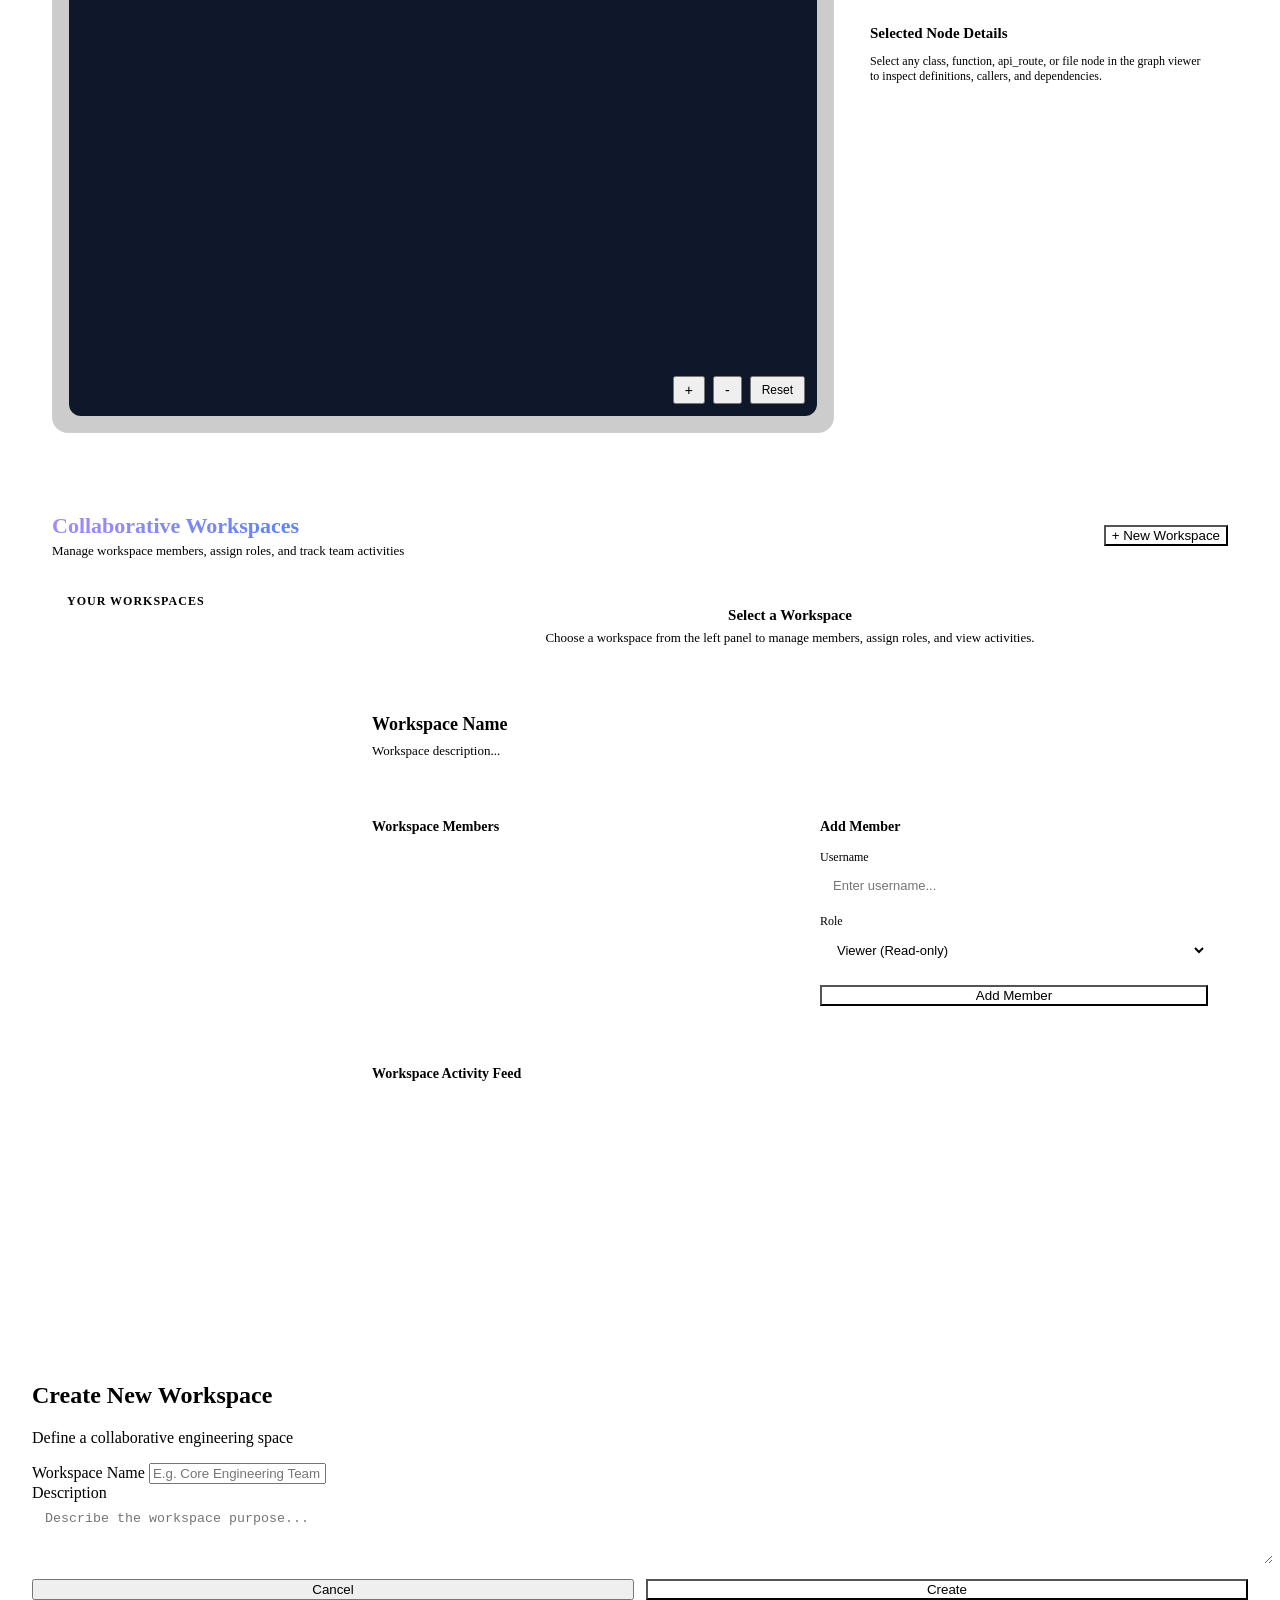
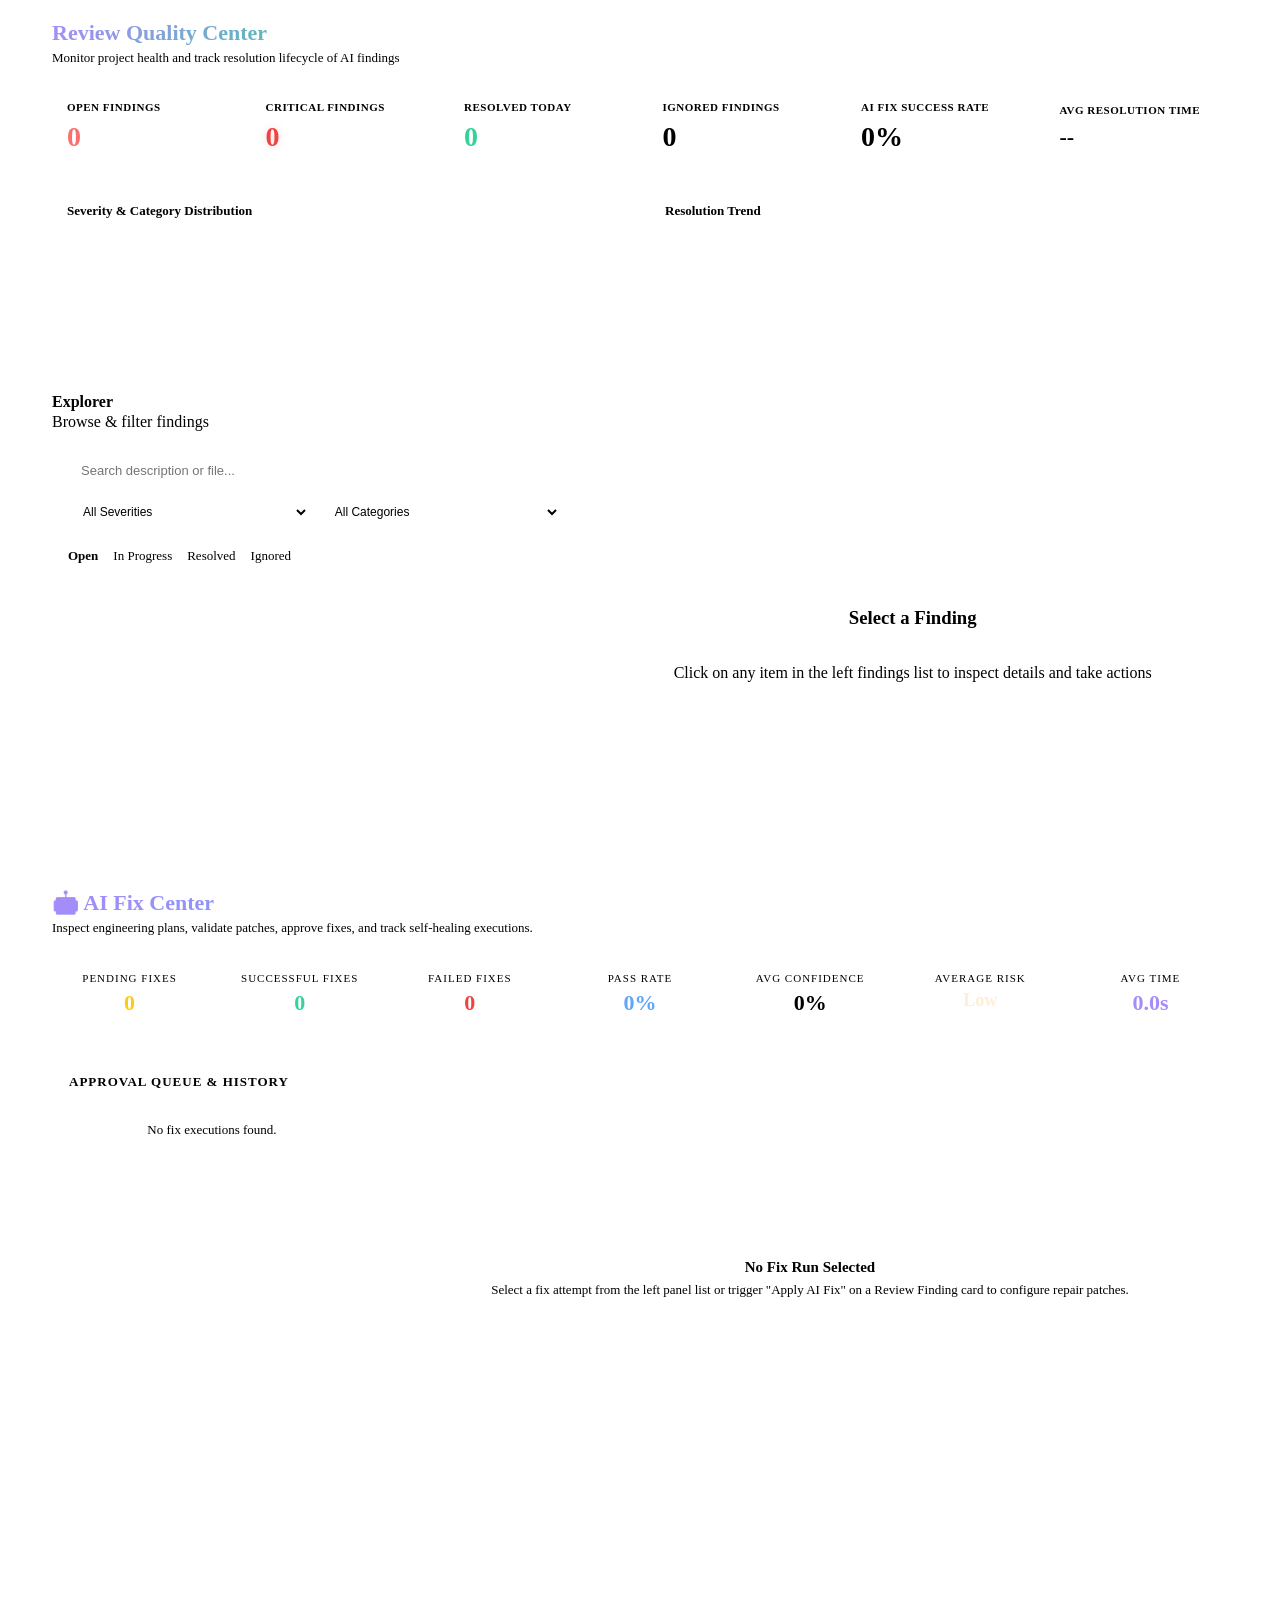
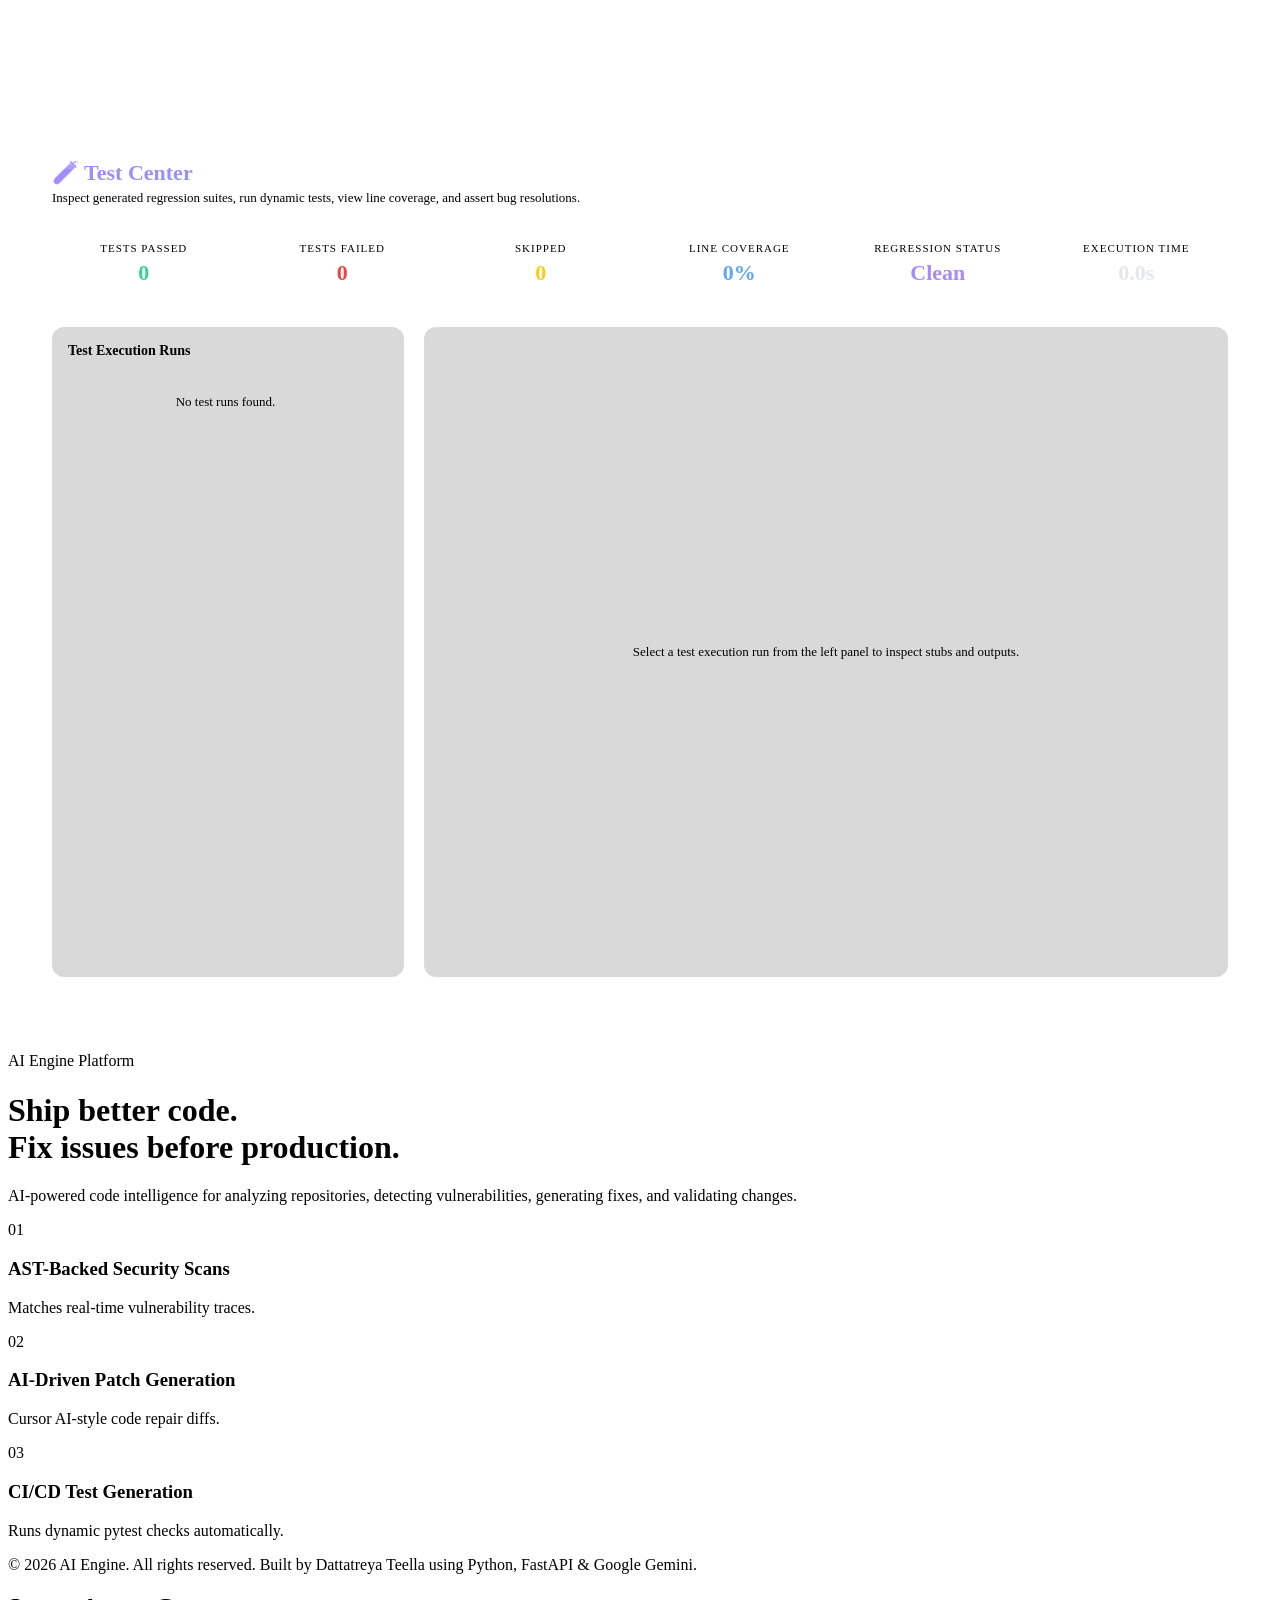
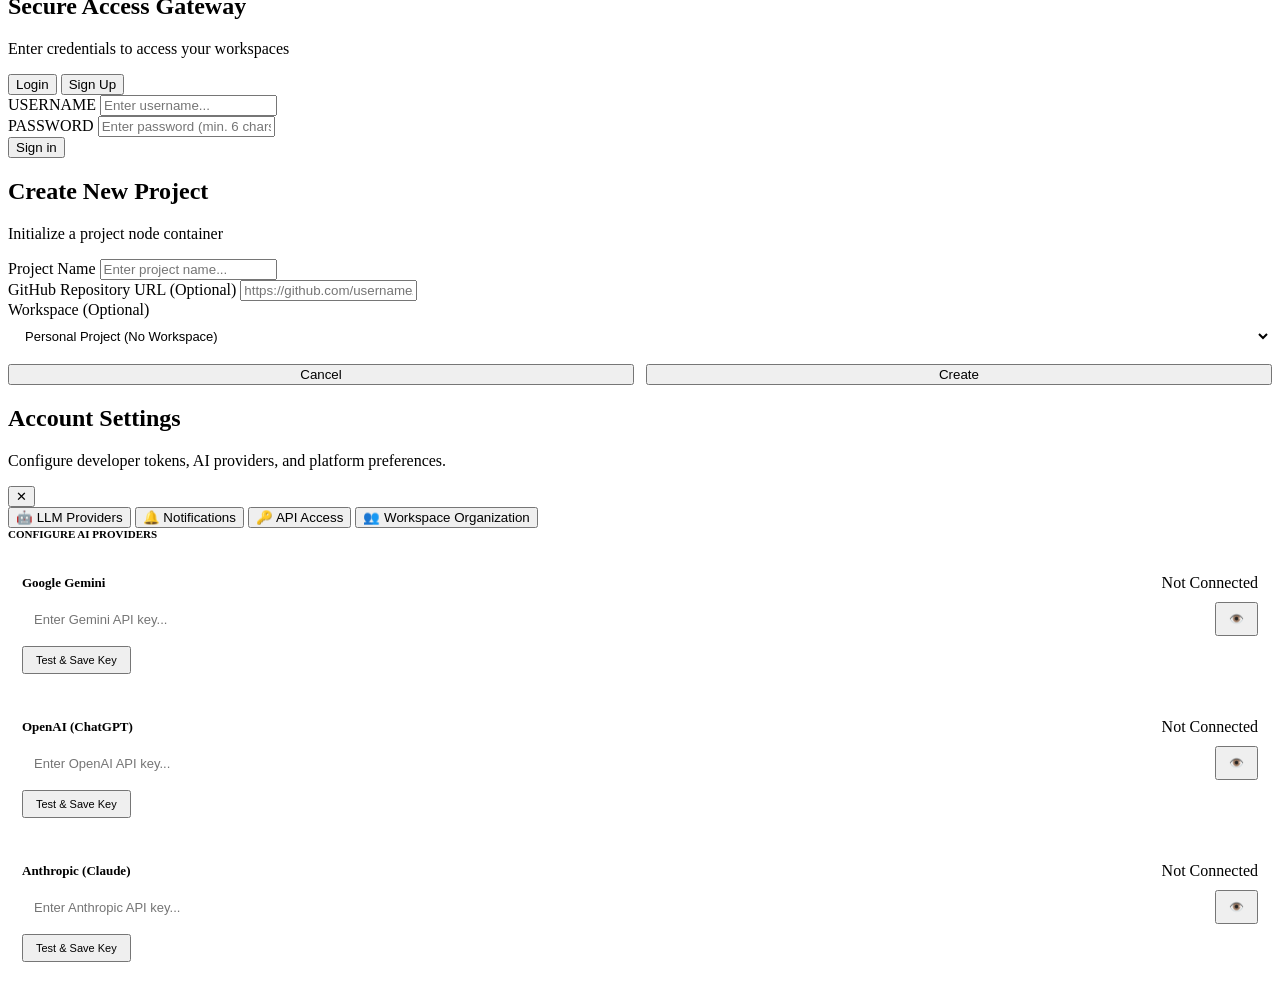
==== commit b19f7a24: "UI: redesign system tokens, rebuild settings modal, fix theme contrast & slider" ====
--- a/app/static/index.html
+++ b/app/static/index.html
@@ -4,6 +4,23 @@
     <meta charset="UTF-8">
     <meta name="viewport" content="width=device-width, initial-scale=1.0">
     <title>AI Engine - Code Review Dashboard</title>
+    <!-- Prevent theme flash before first paint -->
+    <script>
+        (function() {
+            try {
+                var savedTheme = localStorage.getItem('theme');
+                var prefersDark = window.matchMedia && window.matchMedia('(prefers-color-scheme: dark)').matches;
+                var theme = savedTheme ? savedTheme : (prefersDark ? 'dark' : 'light');
+                if (theme === 'light') {
+                    document.documentElement.classList.add('light-theme');
+                    document.documentElement.setAttribute('data-theme', 'light');
+                } else {
+                    document.documentElement.classList.remove('light-theme');
+                    document.documentElement.setAttribute('data-theme', 'dark');
+                }
+            } catch (e) {}
+        })();
+    </script>
     <!-- Fonts -->
     <link rel="preconnect" href="https://fonts.googleapis.com">
     <link rel="preconnect" href="https://fonts.gstatic.com" crossorigin>
@@ -155,9 +172,9 @@
                             <span class="user-role-badge" id="user-display-role" style="font-size: 10px; color: var(--text-muted);">...</span>
                         </div>
                     </div>
-                    <div class="user-profile-actions" style="display: flex; gap: 8px; width: 100%;">
-                        <button id="btn-open-settings" title="Settings" style="flex: 1; background: rgba(255,255,255,0.04); border: 1px solid var(--border-color); color: var(--text-bright); padding: 6px 12px; border-radius: 6px; font-size: 11px; cursor: pointer; font-weight: 600; text-align: center; transition: all 0.2s;"><span class="action-icon">⚙</span><span class="action-label">Settings</span></button>
-                        <button id="btn-logout" class="logout-btn-nav" title="Logout" style="flex: 1; margin: 0; padding: 6px 12px; font-size: 11px; border-radius: 6px; text-align: center;"><span class="action-icon">⏻</span><span class="action-label">Logout</span></button>
+                    <div class="user-profile-actions">
+                        <button id="btn-open-settings" title="Settings"><span class="action-icon">⚙</span><span class="action-label">Settings</span></button>
+                        <button id="btn-logout" class="logout-btn-nav" title="Logout"><span class="action-icon">⏻</span><span class="action-label">Logout</span></button>
                     </div>
                 </div>
             </div>
@@ -2232,160 +2249,181 @@
 
     <!-- User Settings Modal Dialog -->
     <div class="auth-overlay hidden" id="settings-modal" style="z-index: 9999;">
-        <div class="auth-card glass" style="max-width: 600px; width: 90%; min-height: 520px; display: flex; flex-direction: column;">
-            <div class="auth-card-header" style="display: flex; justify-content: space-between; align-items: center; border-bottom: 1px solid var(--border-color); padding-bottom: 12px; margin-bottom: 16px;">
-                <div>
-                    <h2 style="font-size: 18px; margin: 0;">Account Settings</h2>
-                    <p style="margin: 0; font-size: 11px;">Configure developer tokens, AI providers, and platform preferences.</p>
-                </div>
-                <button id="btn-settings-close" style="background: transparent; border: none; font-size: 18px; color: var(--text-muted); cursor: pointer; padding: 4px;">✕</button>
+        <div class="settings-modal-dialog">
+            <div class="settings-modal-header">
+                <div class="settings-modal-title-group">
+                    <h2>Account Settings</h2>
+                    <p>Configure developer tokens, AI providers, and platform preferences.</p>
+                </div>
+                <button id="btn-settings-close" class="settings-close-btn" aria-label="Close settings">✕</button>
             </div>
             
-            <!-- Settings Modal Navigation Tabs -->
-            <div style="display: flex; gap: 12px; border-bottom: 1px solid var(--border-color); padding-bottom: 8px; margin-bottom: 16px; overflow-x: auto;">
-                <button class="auth-tab-btn active" id="settings-tab-llm-btn" style="font-size: 12px;">LLM Providers</button>
-                <button class="auth-tab-btn" id="settings-tab-notifications-btn" style="font-size: 12px;">Notifications</button>
-                <button class="auth-tab-btn" id="settings-tab-api-btn" style="font-size: 12px;">API Access</button>
-                <button class="auth-tab-btn" id="settings-tab-org-btn" style="font-size: 12px;">Workspace Organization</button>
-            </div>
-            
-            <div style="flex: 1; display: flex; flex-direction: column;">
+            <div class="settings-modal-body">
+                <!-- Left Vertical Tab List -->
+                <div class="settings-tabs-sidebar">
+                    <button class="settings-nav-tab auth-tab-btn active" id="settings-tab-llm-btn">
+                        <span class="tab-icon">🤖</span>
+                        <span class="tab-label">LLM Providers</span>
+                    </button>
+                    <button class="settings-nav-tab auth-tab-btn" id="settings-tab-notifications-btn">
+                        <span class="tab-icon">🔔</span>
+                        <span class="tab-label">Notifications</span>
+                    </button>
+                    <button class="settings-nav-tab auth-tab-btn" id="settings-tab-api-btn">
+                        <span class="tab-icon">🔑</span>
+                        <span class="tab-label">API Access</span>
+                    </button>
+                    <button class="settings-nav-tab auth-tab-btn" id="settings-tab-org-btn">
+                        <span class="tab-icon">👥</span>
+                        <span class="tab-label">Workspace Organization</span>
+                    </button>
+                </div>
                 
-                <!-- Tab Pane: LLM Providers (v3.1) -->
-                <div class="settings-pane" id="settings-pane-llm" style="display: block;">
-                    <div style="display: flex; flex-direction: column; gap: 16px;">
-                        <span style="font-size: 11px; text-transform: uppercase; color: var(--text-muted); font-weight: 700; display: block; margin-bottom: 4px;">Configure AI Providers</span>
-                        
-                        <!-- Gemini connection -->
-                        <div style="background: rgba(255,255,255,0.02); border: 1px solid var(--border-color); padding: 14px; border-radius: 8px; display: flex; flex-direction: column; gap: 10px;">
-                            <div style="display: flex; justify-content: space-between; align-items: center;">
-                                <h4 style="font-size: 13px; color: var(--text-bright); font-weight: 600;">Google Gemini</h4>
-                                <span id="status-gemini-connection" style="font-size: 11px; color: var(--text-muted);">Not Connected</span>
-                            </div>
-                            <input type="password" id="settings-gemini-key" placeholder="Enter Gemini API key..." style="width: 100%; padding: 8px 12px; border-radius: 8px; font-size: 13px; background: rgba(255,255,255,0.03); border: 1px solid rgba(255,255,255,0.08); color: var(--text-bright);">
-                            <button id="btn-test-gemini" class="btn btn-secondary" style="align-self: flex-start; margin: 0; padding: 6px 12px; font-size: 11px;">Test & Save Key</button>
-                        </div>
-                        
-                        <!-- OpenAI connection -->
-                        <div style="background: rgba(255,255,255,0.02); border: 1px solid var(--border-color); padding: 14px; border-radius: 8px; display: flex; flex-direction: column; gap: 10px;">
-                            <div style="display: flex; justify-content: space-between; align-items: center;">
-                                <h4 style="font-size: 13px; color: var(--text-bright); font-weight: 600;">OpenAI (ChatGPT)</h4>
-                                <span id="status-openai-connection" style="font-size: 11px; color: var(--text-muted);">Not Connected</span>
-                            </div>
-                            <input type="password" id="settings-openai-key" placeholder="Enter OpenAI API key..." style="width: 100%; padding: 8px 12px; border-radius: 8px; font-size: 13px; background: rgba(255,255,255,0.03); border: 1px solid rgba(255,255,255,0.08); color: var(--text-bright);">
-                            <button id="btn-test-openai" class="btn btn-secondary" style="align-self: flex-start; margin: 0; padding: 6px 12px; font-size: 11px;">Test & Save Key</button>
-                        </div>
-                        
-                        <!-- Anthropic connection -->
-                        <div style="background: rgba(255,255,255,0.02); border: 1px solid var(--border-color); padding: 14px; border-radius: 8px; display: flex; flex-direction: column; gap: 10px;">
-                            <div style="display: flex; justify-content: space-between; align-items: center;">
-                                <h4 style="font-size: 13px; color: var(--text-bright); font-weight: 600;">Anthropic (Claude)</h4>
-                                <span id="status-anthropic-connection" style="font-size: 11px; color: var(--text-muted);">Not Connected</span>
-                            </div>
-                            <input type="password" id="settings-anthropic-key" placeholder="Enter Anthropic API key..." style="width: 100%; padding: 8px 12px; border-radius: 8px; font-size: 13px; background: rgba(255,255,255,0.03); border: 1px solid rgba(255,255,255,0.08); color: var(--text-bright);">
-                            <button id="btn-test-anthropic" class="btn btn-secondary" style="align-self: flex-start; margin: 0; padding: 6px 12px; font-size: 11px;">Test & Save Key</button>
-                        </div>
-                    </div>
-                </div>
-
-                
-                <!-- Tab Pane: Notifications Preferences -->
-                <div class="settings-pane" id="settings-pane-notifications" style="display: none;">
-                    <form id="settings-notifications-form" style="display: flex; flex-direction: column; gap: 14px;">
-                        <span style="font-size: 11px; text-transform: uppercase; color: var(--text-muted); font-weight: 700; display: block; margin-bottom: 8px;">Email Notification Alerts</span>
-                        <div style="display: flex; flex-direction: column; gap: 10px;">
-                            <label style="display: flex; align-items: center; gap: 10px; font-size: 13px; color: var(--text-main); cursor: pointer;">
-                                <input type="checkbox" id="pref-analysis" checked style="width: 16px; height: 16px;">
-                                Send email when an AI Review Analysis completes
-                            </label>
-                            <label style="display: flex; align-items: center; gap: 10px; font-size: 13px; color: var(--text-main); cursor: pointer;">
-                                <input type="checkbox" id="pref-fix" checked style="width: 16px; height: 16px;">
-                                Send email when an AI Fix Generation completes
-                            </label>
-                            <label style="display: flex; align-items: center; gap: 10px; font-size: 13px; color: var(--text-main); cursor: pointer;">
-                                <input type="checkbox" id="pref-tests" checked style="width: 16px; height: 16px;">
-                                Send email when Unit Test executions complete
-                            </label>
-                            <label style="display: flex; align-items: center; gap: 10px; font-size: 13px; color: var(--text-main); cursor: pointer;">
-                                <input type="checkbox" id="pref-sync" checked style="width: 16px; height: 16px;">
-                                Send email when Git Repository auto-syncs
-                            </label>
-                            <label style="display: flex; align-items: center; gap: 10px; font-size: 13px; color: var(--text-main); cursor: pointer;">
-                                <input type="checkbox" id="pref-invite" checked style="width: 16px; height: 16px;">
-                                Send email when team membership invites are accepted
-                            </label>
-                            <label style="display: flex; align-items: center; gap: 10px; font-size: 13px; color: var(--text-main); cursor: pointer;">
-                                <input type="checkbox" id="pref-deployment" checked style="width: 16px; height: 16px;">
-                                Send email when deployment checks complete
-                            </label>
-                        </div>
-                        <button type="submit" class="btn btn-primary" style="margin-top: 10px;">Save Preferences</button>
-                    </form>
-                </div>
-                
-                <!-- Tab Pane: Public API keys -->
-                <div class="settings-pane" id="settings-pane-api" style="display: none;">
-                    <div style="display: flex; flex-direction: column; gap: 16px;">
-                        <span style="font-size: 11px; text-transform: uppercase; color: var(--text-muted); font-weight: 700; display: block; margin-bottom: 4px;">Generate Developer API Key</span>
-                        <div style="display: flex; gap: 12px; align-items: center;">
-                            <input type="text" id="input-api-key-name" placeholder="Token name (e.g. CLI key)..." style="flex: 1; padding: 8px 12px; border-radius: 8px; font-size: 13px; background: rgba(255,255,255,0.03); border: 1px solid rgba(255,255,255,0.08); color: var(--text-bright);">
-                            <button id="btn-generate-api-key" class="btn btn-primary" style="margin: 0; padding: 8px 16px;">Generate</button>
-                        </div>
-                        
-                        <div id="api-key-display-box" style="display: none; background: rgba(16, 185, 129, 0.08); border: 1px solid rgba(16, 185, 129, 0.2); padding: 12px; border-radius: 6px; font-family: var(--font-mono); font-size: 12px; word-break: break-all; color: var(--accent-green);">
-                            <span style="font-weight: bold; font-family: var(--font-sans); display: block; margin-bottom: 4px; font-size: 11px;">COPY KEY NOW (IT WILL NOT BE SHOWN AGAIN):</span>
-                            <span id="label-new-api-key">ae_xxxx</span>
-                        </div>
-                        
-                        <span style="font-size: 11px; text-transform: uppercase; color: var(--text-muted); font-weight: 700; display: block; margin-bottom: 4px;">Active Access Tokens</span>
-                        <div class="table-container" style="max-height: 160px; overflow-y: auto;">
-                            <table>
-                                <thead>
-                                    <tr>
-                                        <th>Name</th>
-                                        <th>Expires</th>
-                                        <th>Action</th>
-                                    </tr>
-                                </thead>
-                                <tbody id="api-keys-list-tbody">
-                                    <tr>
-                                        <td colspan="3" style="text-align: center; color: var(--text-muted);">No active API keys found.</td>
-                                    </tr>
-                                </tbody>
-                            </table>
-                        </div>
-                    </div>
-                </div>
-                
-                <!-- Tab Pane: Organization Members -->
-                <div class="settings-pane" id="settings-pane-org" style="display: none;">
-                    <div style="display: flex; flex-direction: column; gap: 16px;">
-                        <span style="font-size: 11px; text-transform: uppercase; color: var(--text-muted); font-weight: 700; display: block; margin-bottom: 4px;">Invite Team Member</span>
-                        <div style="display: flex; gap: 12px; align-items: center;">
-                            <input type="email" id="input-invite-email" placeholder="Enter member email..." style="flex: 1; padding: 8px 12px; border-radius: 8px; font-size: 13px; background: rgba(255,255,255,0.03); border: 1px solid rgba(255,255,255,0.08); color: var(--text-bright);">
-                            <button id="btn-invite-member" class="btn btn-primary" style="margin: 0; padding: 8px 16px;">Send Invite</button>
-                        </div>
-                        
-                        <span style="font-size: 11px; text-transform: uppercase; color: var(--text-muted); font-weight: 700; display: block; margin-bottom: 4px;">Workspace Team Members</span>
-                        <div class="table-container" style="max-height: 160px; overflow-y: auto;">
-                            <table>
-                                <thead>
-                                    <tr>
-                                        <th>Member Username</th>
-                                        <th>Role</th>
-                                        <th>Joined At</th>
-                                    </tr>
-                                </thead>
-                                <tbody id="org-members-list-tbody">
-                                    <tr>
-                                        <td colspan="3" style="text-align: center; color: var(--text-muted);">Select a workspace to view members list.</td>
-                                    </tr>
-                                </tbody>
-                            </table>
-                        </div>
-                    </div>
-                </div>
-
+                <!-- Right Content Panel -->
+                <div class="settings-content-panel">
+                    <!-- Tab Pane: LLM Providers (v3.1) -->
+                    <div class="settings-pane" id="settings-pane-llm" style="display: block;">
+                        <div style="display: flex; flex-direction: column; gap: 16px;">
+                            <span style="font-size: 11px; text-transform: uppercase; color: var(--text-muted); font-weight: 700; display: block; margin-bottom: 4px;">Configure AI Providers</span>
+                            
+                            <!-- Gemini connection -->
+                            <div class="provider-card" style="background: var(--surface-raised); border: 1px solid var(--border); padding: 14px; border-radius: 8px; display: flex; flex-direction: column; gap: 10px;">
+                                <div style="display: flex; justify-content: space-between; align-items: center;">
+                                    <h4 style="font-size: 13px; color: var(--text); font-weight: 600; margin: 0;">Google Gemini</h4>
+                                    <span id="status-gemini-connection" class="status-pill not-configured">Not Connected</span>
+                                </div>
+                                <div class="key-input-wrapper" style="display: flex; gap: 8px; align-items: center;">
+                                    <input type="password" id="settings-gemini-key" placeholder="Enter Gemini API key..." style="flex: 1; padding: 8px 12px; border-radius: 8px; font-size: 13px; background: var(--surface); border: 1px solid var(--border); color: var(--text);">
+                                    <button type="button" class="btn btn-secondary btn-reveal-key" data-target="settings-gemini-key" title="Toggle visibility" style="padding: 8px 12px; margin: 0; font-size: 12px;">👁️</button>
+                                </div>
+                                <button id="btn-test-gemini" class="btn btn-secondary" style="align-self: flex-start; margin: 0; padding: 6px 12px; font-size: 11px;">Test & Save Key</button>
+                            </div>
+                            
+                            <!-- OpenAI connection -->
+                            <div class="provider-card" style="background: var(--surface-raised); border: 1px solid var(--border); padding: 14px; border-radius: 8px; display: flex; flex-direction: column; gap: 10px;">
+                                <div style="display: flex; justify-content: space-between; align-items: center;">
+                                    <h4 style="font-size: 13px; color: var(--text); font-weight: 600; margin: 0;">OpenAI (ChatGPT)</h4>
+                                    <span id="status-openai-connection" class="status-pill not-configured">Not Connected</span>
+                                </div>
+                                <div class="key-input-wrapper" style="display: flex; gap: 8px; align-items: center;">
+                                    <input type="password" id="settings-openai-key" placeholder="Enter OpenAI API key..." style="flex: 1; padding: 8px 12px; border-radius: 8px; font-size: 13px; background: var(--surface); border: 1px solid var(--border); color: var(--text);">
+                                    <button type="button" class="btn btn-secondary btn-reveal-key" data-target="settings-openai-key" title="Toggle visibility" style="padding: 8px 12px; margin: 0; font-size: 12px;">👁️</button>
+                                </div>
+                                <button id="btn-test-openai" class="btn btn-secondary" style="align-self: flex-start; margin: 0; padding: 6px 12px; font-size: 11px;">Test & Save Key</button>
+                            </div>
+                            
+                            <!-- Anthropic connection -->
+                            <div class="provider-card" style="background: var(--surface-raised); border: 1px solid var(--border); padding: 14px; border-radius: 8px; display: flex; flex-direction: column; gap: 10px;">
+                                <div style="display: flex; justify-content: space-between; align-items: center;">
+                                    <h4 style="font-size: 13px; color: var(--text); font-weight: 600; margin: 0;">Anthropic (Claude)</h4>
+                                    <span id="status-anthropic-connection" class="status-pill not-configured">Not Connected</span>
+                                </div>
+                                <div class="key-input-wrapper" style="display: flex; gap: 8px; align-items: center;">
+                                    <input type="password" id="settings-anthropic-key" placeholder="Enter Anthropic API key..." style="flex: 1; padding: 8px 12px; border-radius: 8px; font-size: 13px; background: var(--surface); border: 1px solid var(--border); color: var(--text);">
+                                    <button type="button" class="btn btn-secondary btn-reveal-key" data-target="settings-anthropic-key" title="Toggle visibility" style="padding: 8px 12px; margin: 0; font-size: 12px;">👁️</button>
+                                </div>
+                                <button id="btn-test-anthropic" class="btn btn-secondary" style="align-self: flex-start; margin: 0; padding: 6px 12px; font-size: 11px;">Test & Save Key</button>
+                            </div>
+                        </div>
+                    </div>
+
+                    <!-- Tab Pane: Notifications Preferences -->
+                    <div class="settings-pane" id="settings-pane-notifications" style="display: none;">
+                        <form id="settings-notifications-form" style="display: flex; flex-direction: column; gap: 14px;">
+                            <span style="font-size: 11px; text-transform: uppercase; color: var(--text-muted); font-weight: 700; display: block; margin-bottom: 8px;">Email Notification Alerts</span>
+                            <div style="display: flex; flex-direction: column; gap: 10px;">
+                                <label style="display: flex; align-items: center; gap: 10px; font-size: 13px; color: var(--text); cursor: pointer;">
+                                    <input type="checkbox" id="pref-analysis" checked style="width: 16px; height: 16px;">
+                                    Send email when an AI Review Analysis completes
+                                </label>
+                                <label style="display: flex; align-items: center; gap: 10px; font-size: 13px; color: var(--text); cursor: pointer;">
+                                    <input type="checkbox" id="pref-fix" checked style="width: 16px; height: 16px;">
+                                    Send email when an AI Fix Generation completes
+                                </label>
+                                <label style="display: flex; align-items: center; gap: 10px; font-size: 13px; color: var(--text); cursor: pointer;">
+                                    <input type="checkbox" id="pref-tests" checked style="width: 16px; height: 16px;">
+                                    Send email when Unit Test executions complete
+                                </label>
+                                <label style="display: flex; align-items: center; gap: 10px; font-size: 13px; color: var(--text); cursor: pointer;">
+                                    <input type="checkbox" id="pref-sync" checked style="width: 16px; height: 16px;">
+                                    Send email when Git Repository auto-syncs
+                                </label>
+                                <label style="display: flex; align-items: center; gap: 10px; font-size: 13px; color: var(--text); cursor: pointer;">
+                                    <input type="checkbox" id="pref-invite" checked style="width: 16px; height: 16px;">
+                                    Send email when team membership invites are accepted
+                                </label>
+                                <label style="display: flex; align-items: center; gap: 10px; font-size: 13px; color: var(--text); cursor: pointer;">
+                                    <input type="checkbox" id="pref-deployment" checked style="width: 16px; height: 16px;">
+                                    Send email when deployment checks complete
+                                </label>
+                            </div>
+                            <button type="submit" class="btn btn-primary" style="margin-top: 10px;">Save Preferences</button>
+                        </form>
+                    </div>
+                    
+                    <!-- Tab Pane: Public API keys -->
+                    <div class="settings-pane" id="settings-pane-api" style="display: none;">
+                        <div style="display: flex; flex-direction: column; gap: 16px;">
+                            <span style="font-size: 11px; text-transform: uppercase; color: var(--text-muted); font-weight: 700; display: block; margin-bottom: 4px;">Generate Developer API Key</span>
+                            <div style="display: flex; gap: 12px; align-items: center;">
+                                <input type="text" id="input-api-key-name" placeholder="Token name (e.g. CLI key)..." style="flex: 1; padding: 8px 12px; border-radius: 8px; font-size: 13px; background: var(--surface-raised); border: 1px solid var(--border); color: var(--text);">
+                                <button id="btn-generate-api-key" class="btn btn-primary" style="margin: 0; padding: 8px 16px;">Generate</button>
+                            </div>
+                            
+                            <div id="api-key-display-box" style="display: none; background: rgba(16, 185, 129, 0.08); border: 1px solid rgba(16, 185, 129, 0.2); padding: 12px; border-radius: 6px; font-family: var(--font-mono); font-size: 12px; word-break: break-all; color: var(--success);">
+                                <span style="font-weight: bold; font-family: var(--font-sans); display: block; margin-bottom: 4px; font-size: 11px;">COPY KEY NOW (IT WILL NOT BE SHOWN AGAIN):</span>
+                                <span id="label-new-api-key">ae_xxxx</span>
+                            </div>
+                            
+                            <span style="font-size: 11px; text-transform: uppercase; color: var(--text-muted); font-weight: 700; display: block; margin-bottom: 4px;">Active Access Tokens</span>
+                            <div class="table-container" style="max-height: 160px; overflow-y: auto;">
+                                <table>
+                                    <thead>
+                                        <tr>
+                                            <th>Name</th>
+                                            <th>Expires</th>
+                                            <th>Action</th>
+                                        </tr>
+                                    </thead>
+                                    <tbody id="api-keys-list-tbody">
+                                        <tr>
+                                            <td colspan="3" style="text-align: center; color: var(--text-muted);">No active API keys found.</td>
+                                        </tr>
+                                    </tbody>
+                                </table>
+                            </div>
+                        </div>
+                    </div>
+                    
+                    <!-- Tab Pane: Organization Members -->
+                    <div class="settings-pane" id="settings-pane-org" style="display: none;">
+                        <div style="display: flex; flex-direction: column; gap: 16px;">
+                            <span style="font-size: 11px; text-transform: uppercase; color: var(--text-muted); font-weight: 700; display: block; margin-bottom: 4px;">Invite Team Member</span>
+                            <div style="display: flex; gap: 12px; align-items: center;">
+                                <input type="email" id="input-invite-email" placeholder="Enter member email..." style="flex: 1; padding: 8px 12px; border-radius: 8px; font-size: 13px; background: var(--surface-raised); border: 1px solid var(--border); color: var(--text);">
+                                <button id="btn-invite-member" class="btn btn-primary" style="margin: 0; padding: 8px 16px;">Send Invite</button>
+                            </div>
+                            
+                            <span style="font-size: 11px; text-transform: uppercase; color: var(--text-muted); font-weight: 700; display: block; margin-bottom: 4px;">Workspace Team Members</span>
+                            <div class="table-container" style="max-height: 160px; overflow-y: auto;">
+                                <table>
+                                    <thead>
+                                        <tr>
+                                            <th>Member Username</th>
+                                            <th>Role</th>
+                                            <th>Joined At</th>
+                                        </tr>
+                                    </thead>
+                                    <tbody id="org-members-list-tbody">
+                                        <tr>
+                                            <td colspan="3" style="text-align: center; color: var(--text-muted);">Select a workspace to view members list.</td>
+                                        </tr>
+                                    </tbody>
+                                </table>
+                            </div>
+                        </div>
+                    </div>
+                </div>
             </div>
         </div>
     </div>
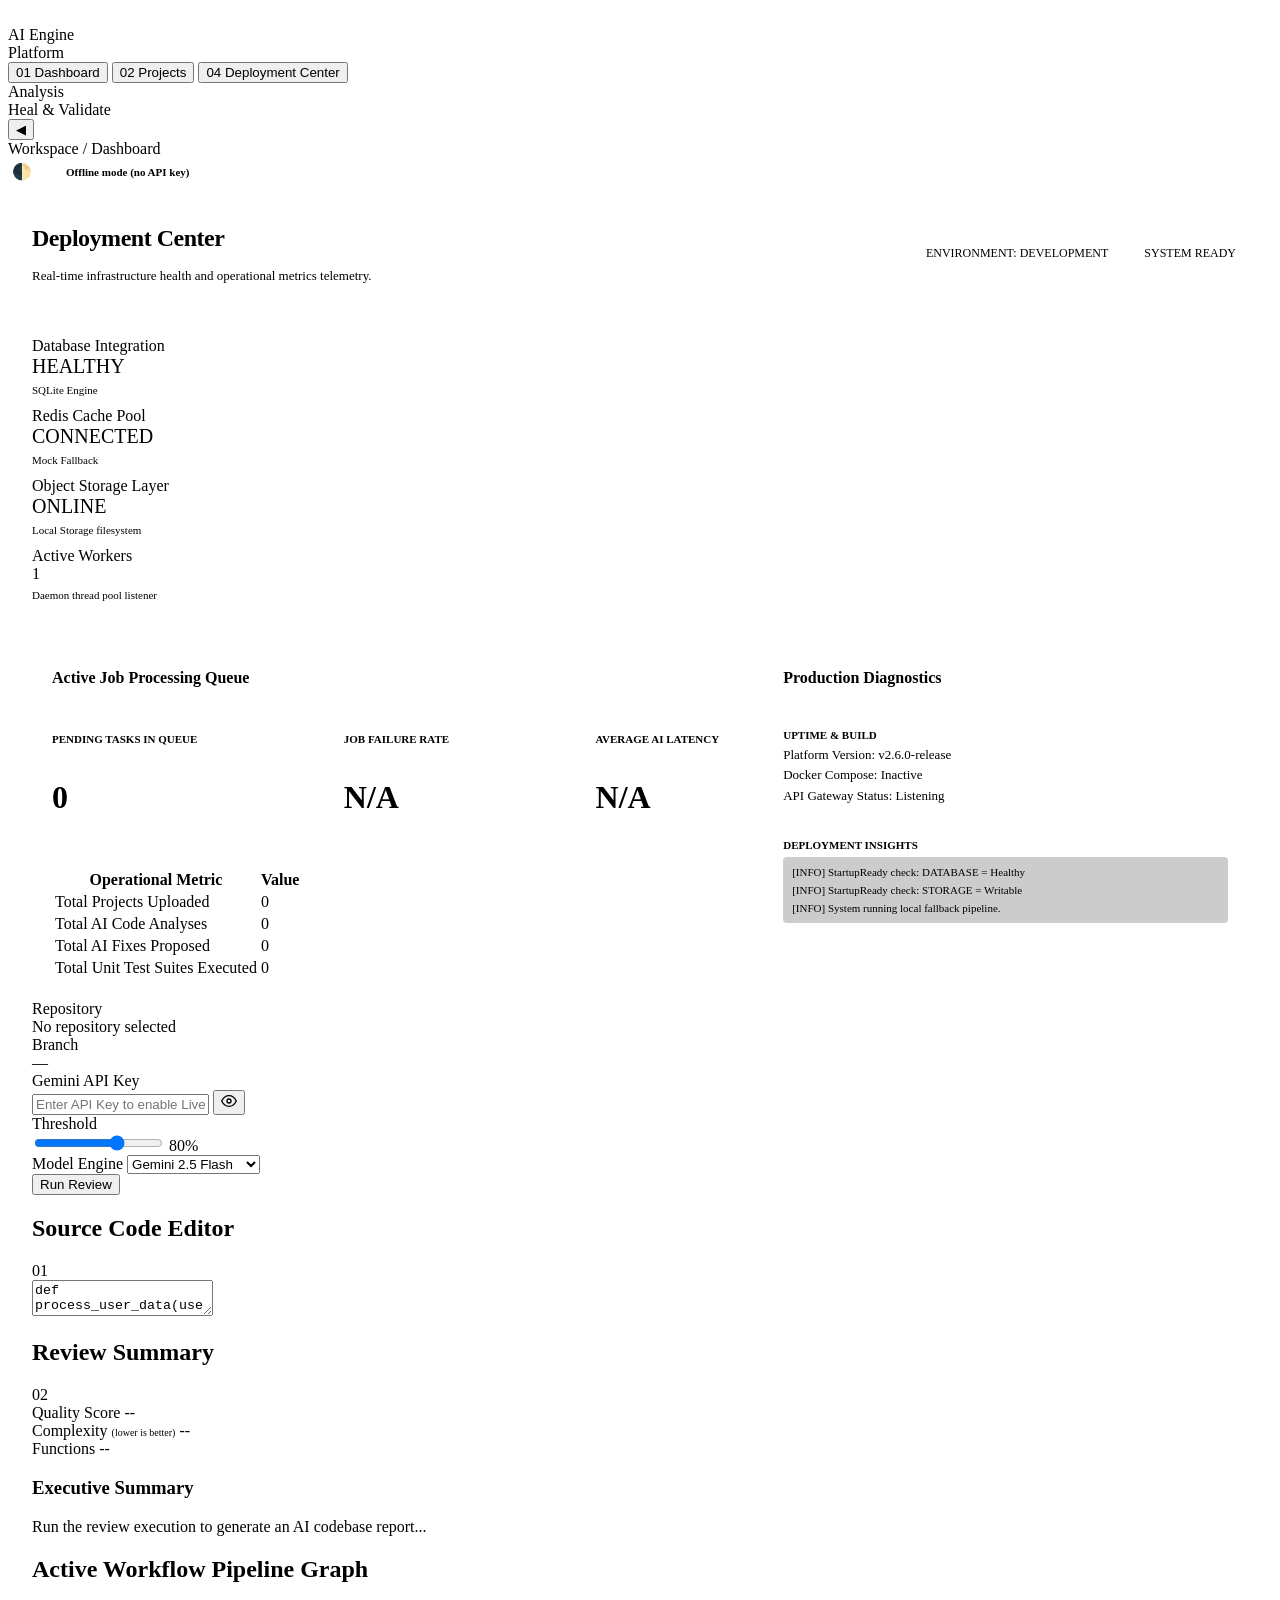
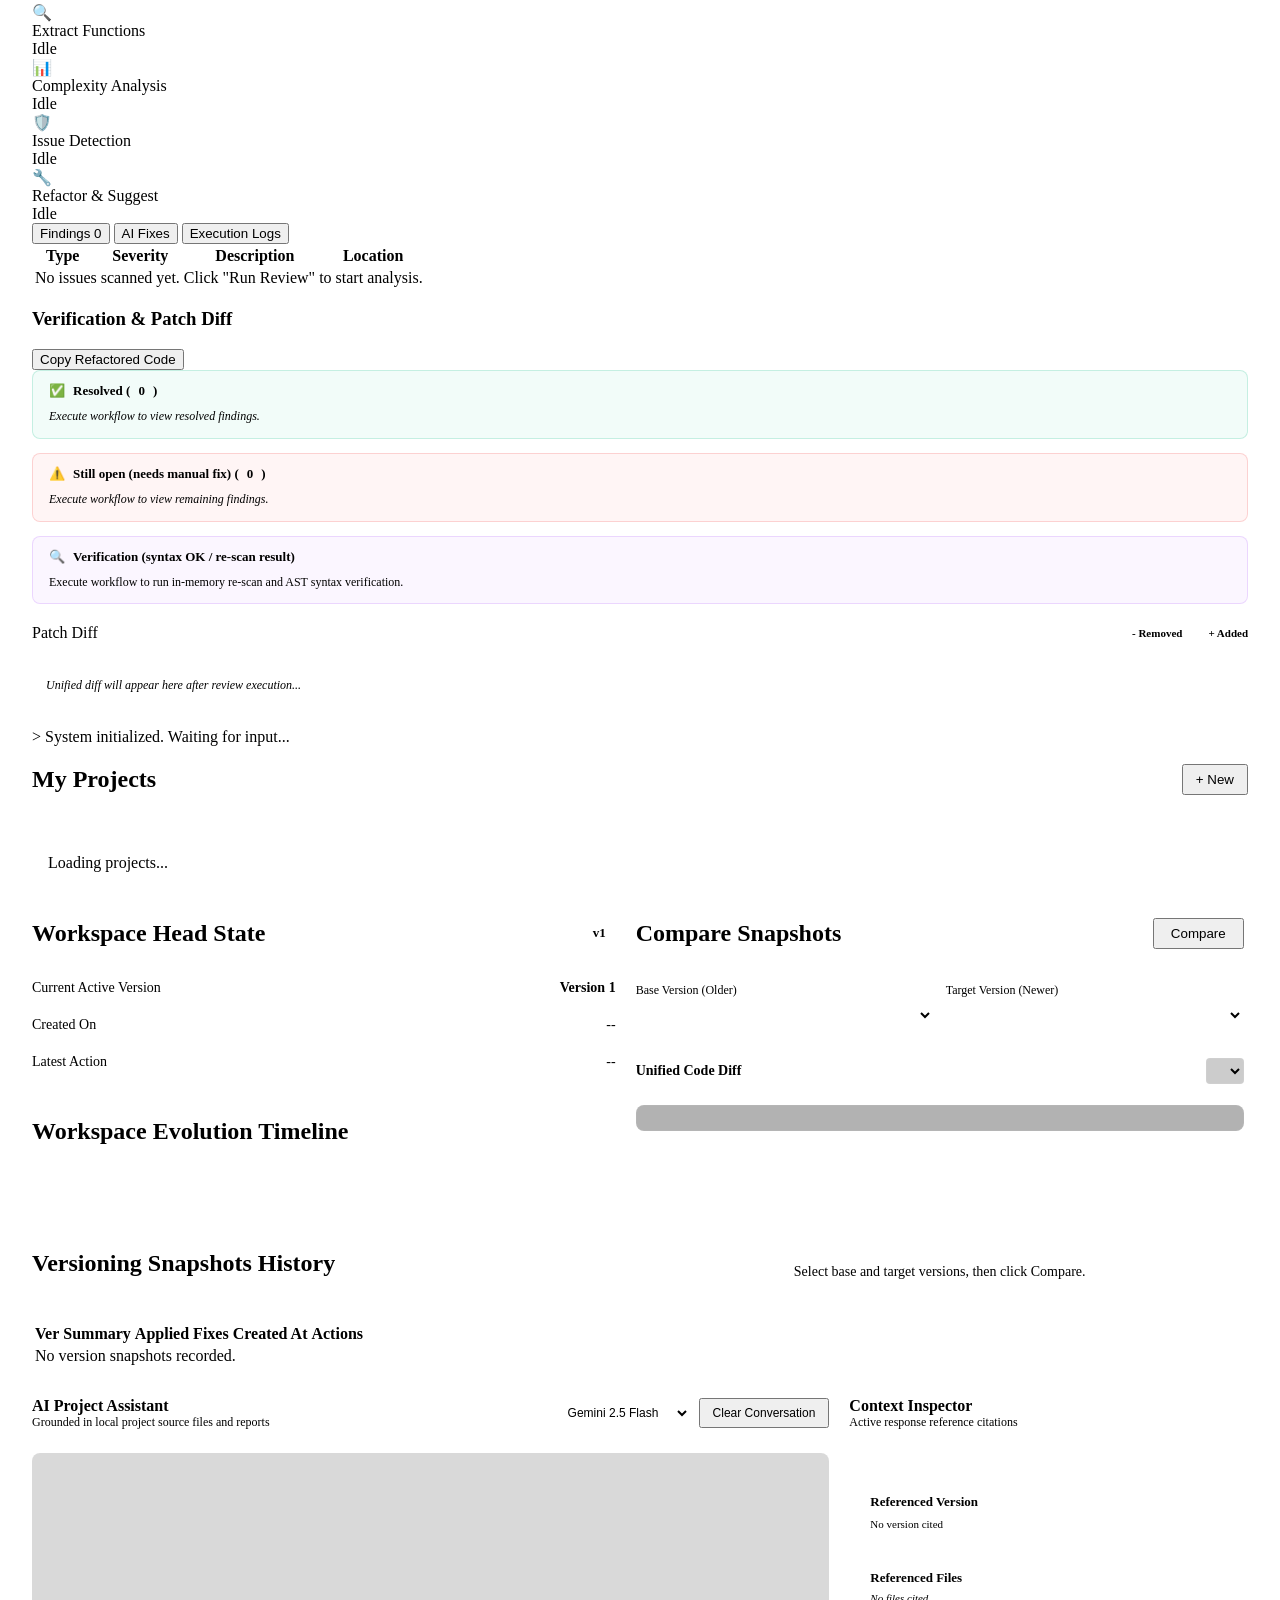
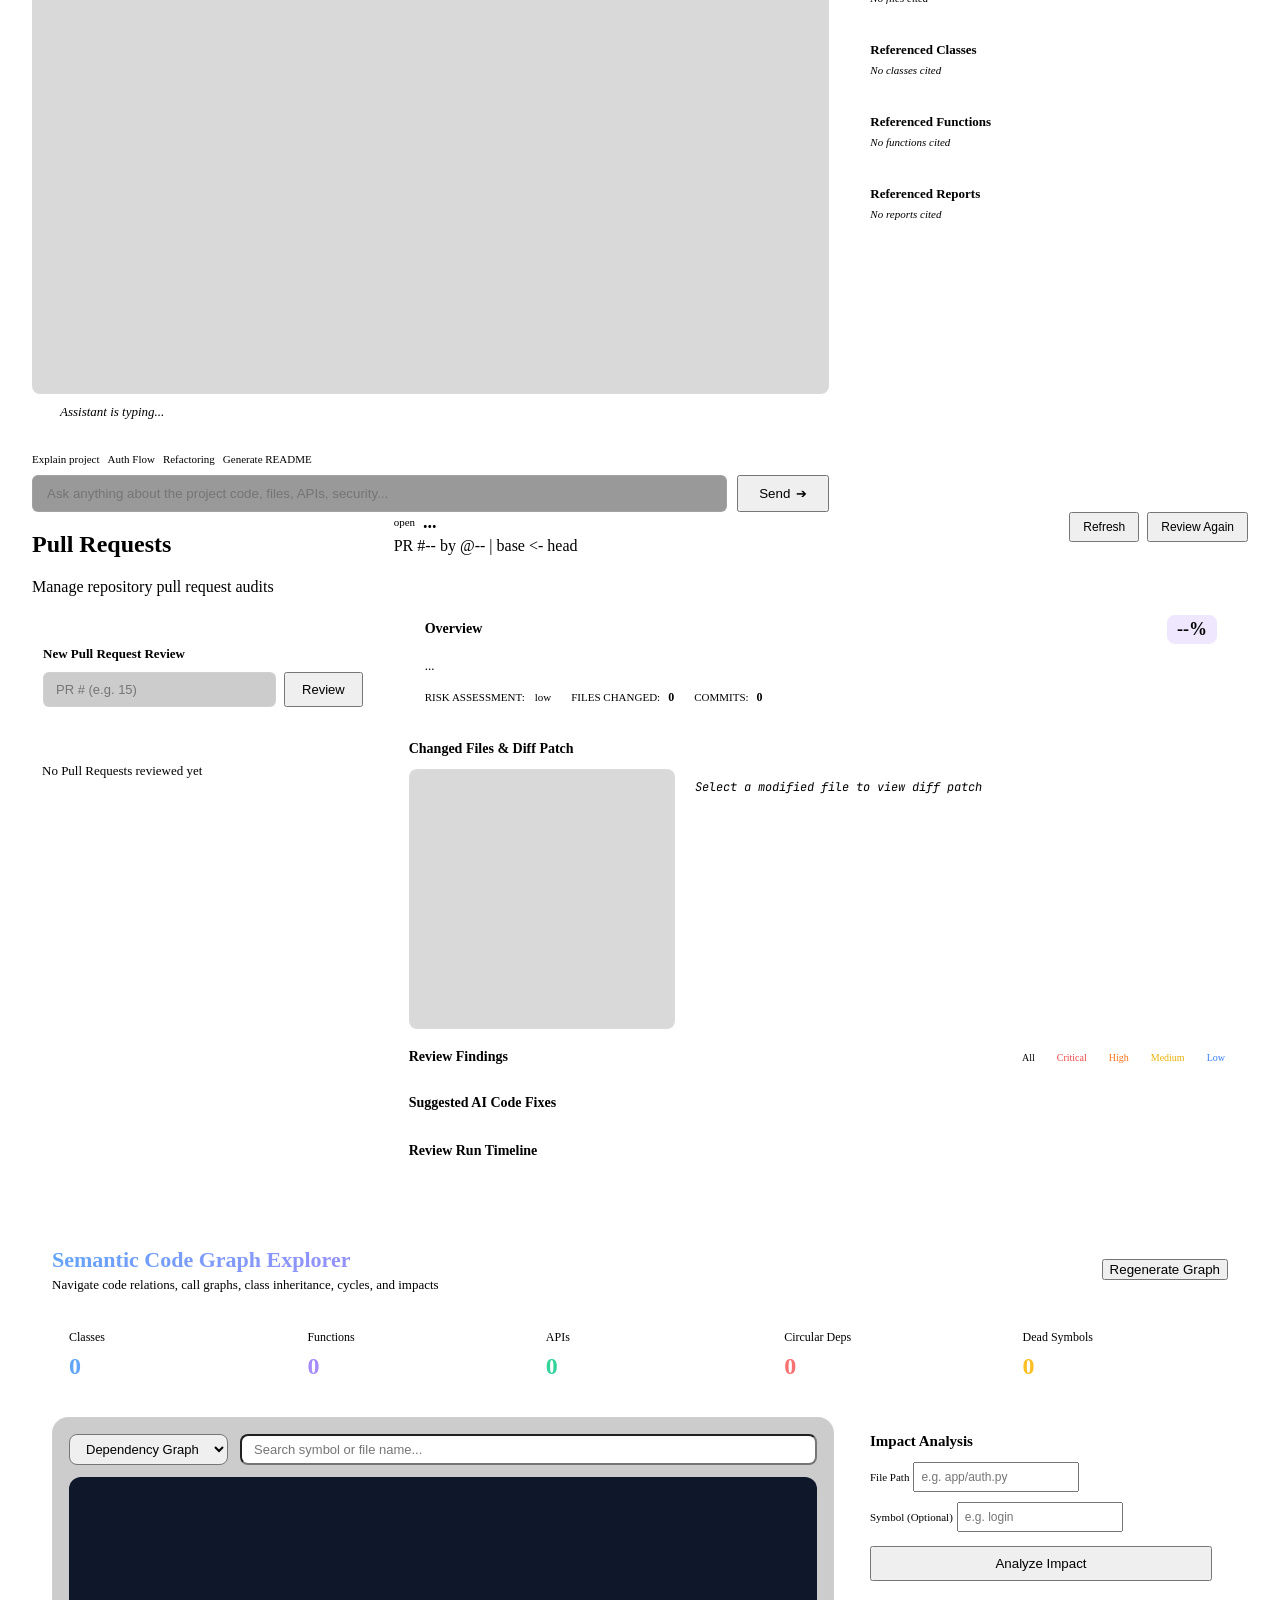
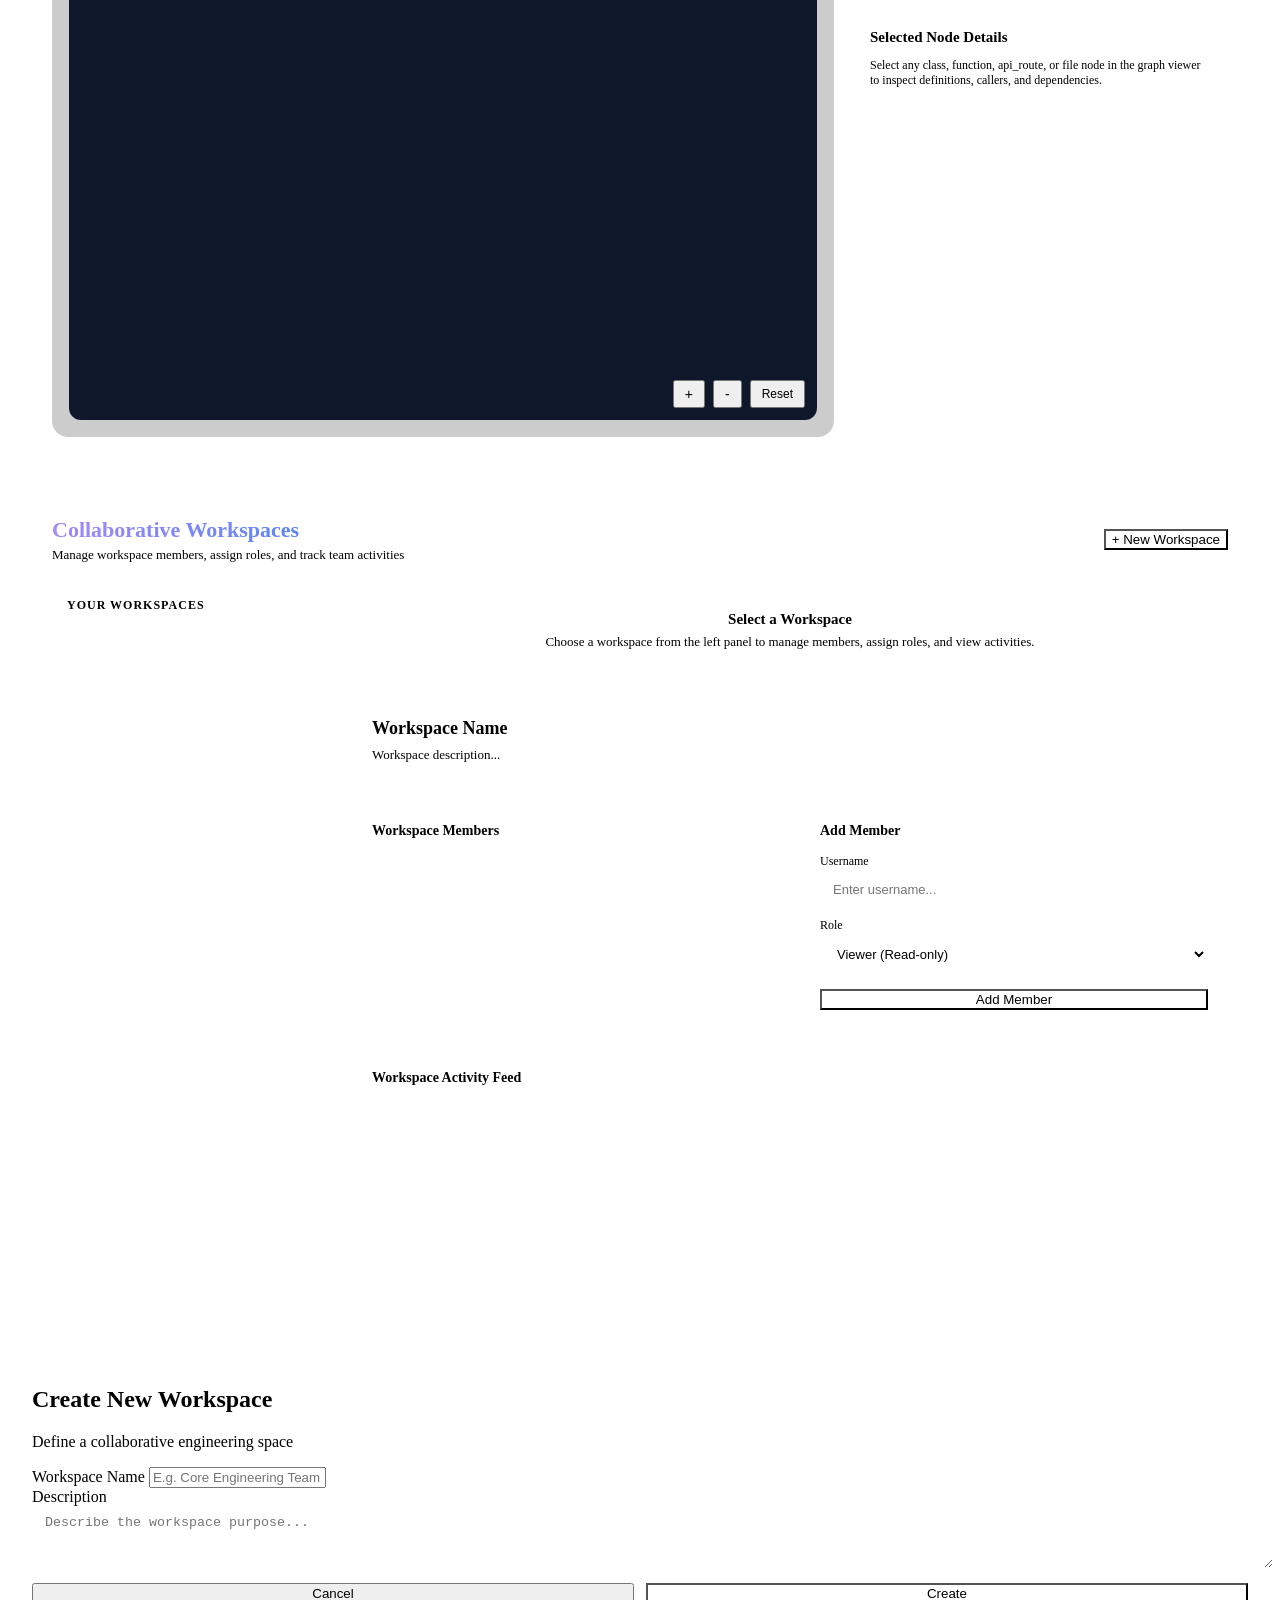
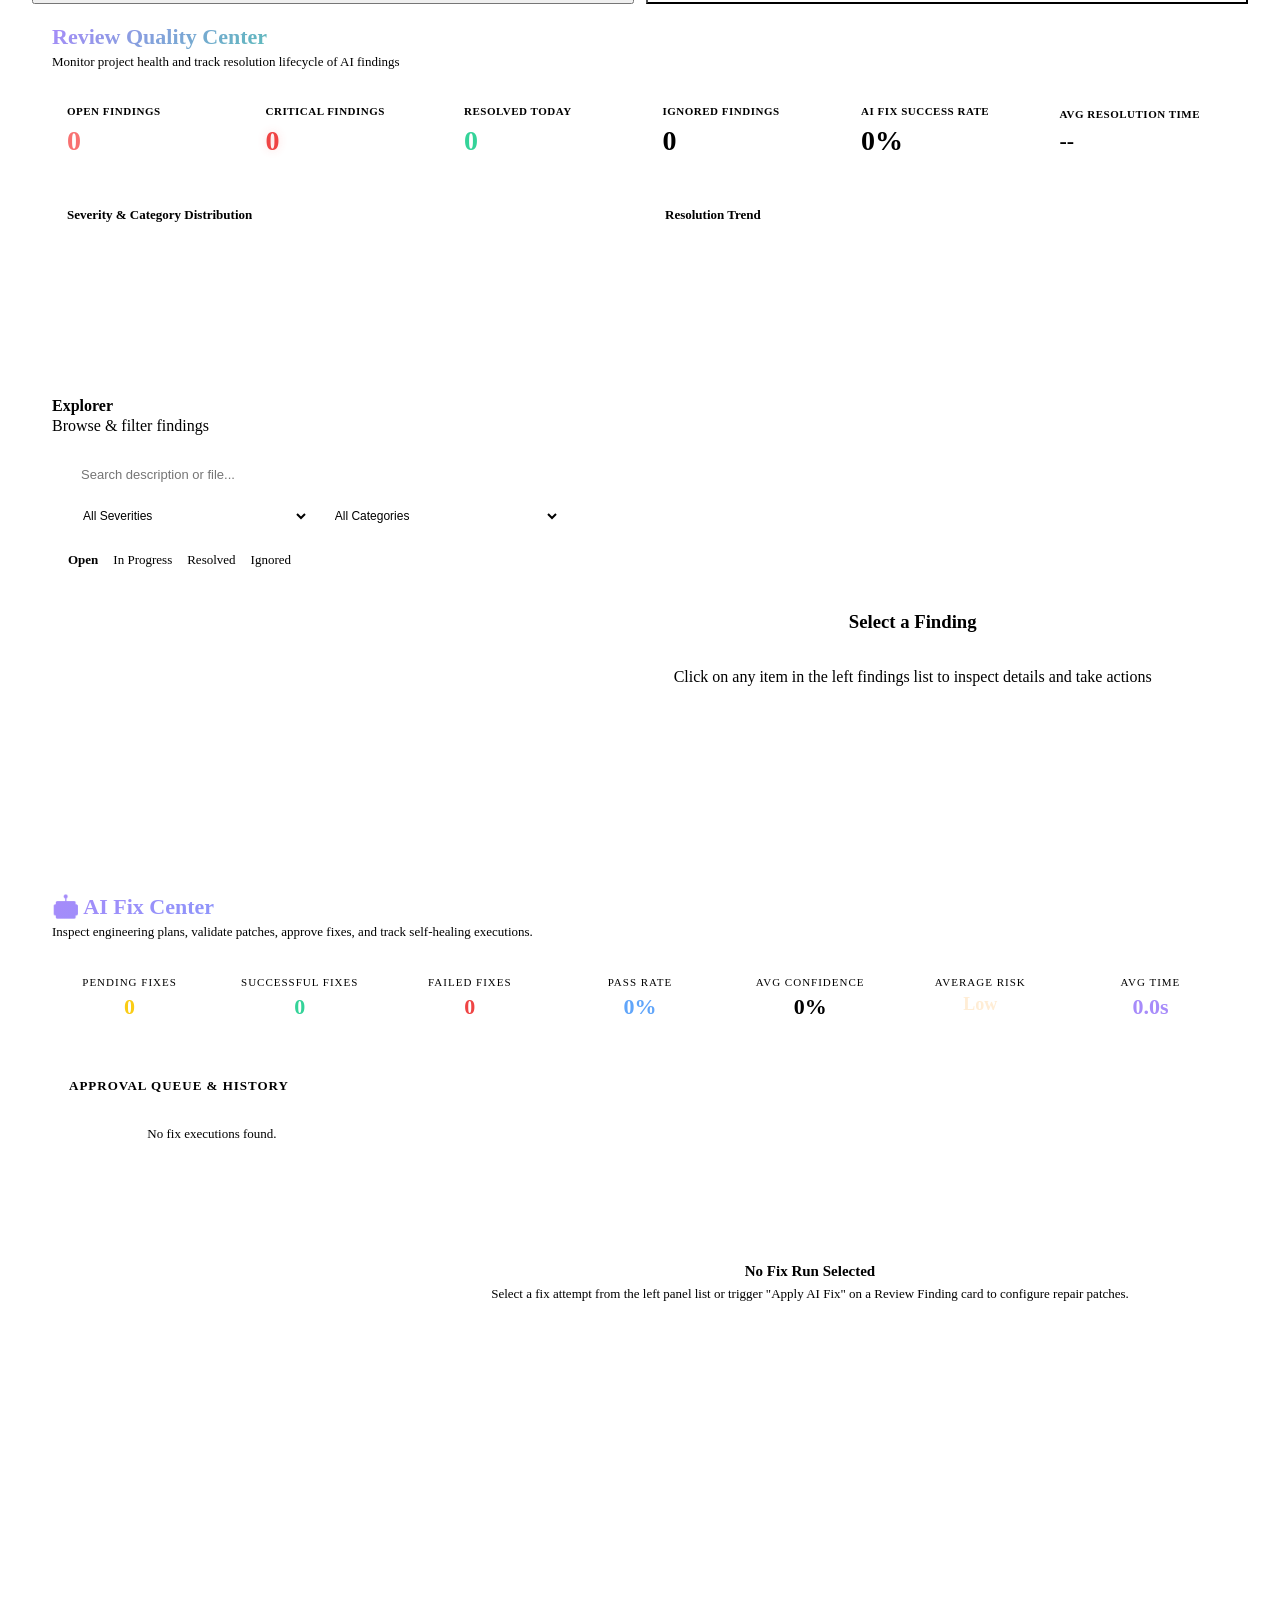
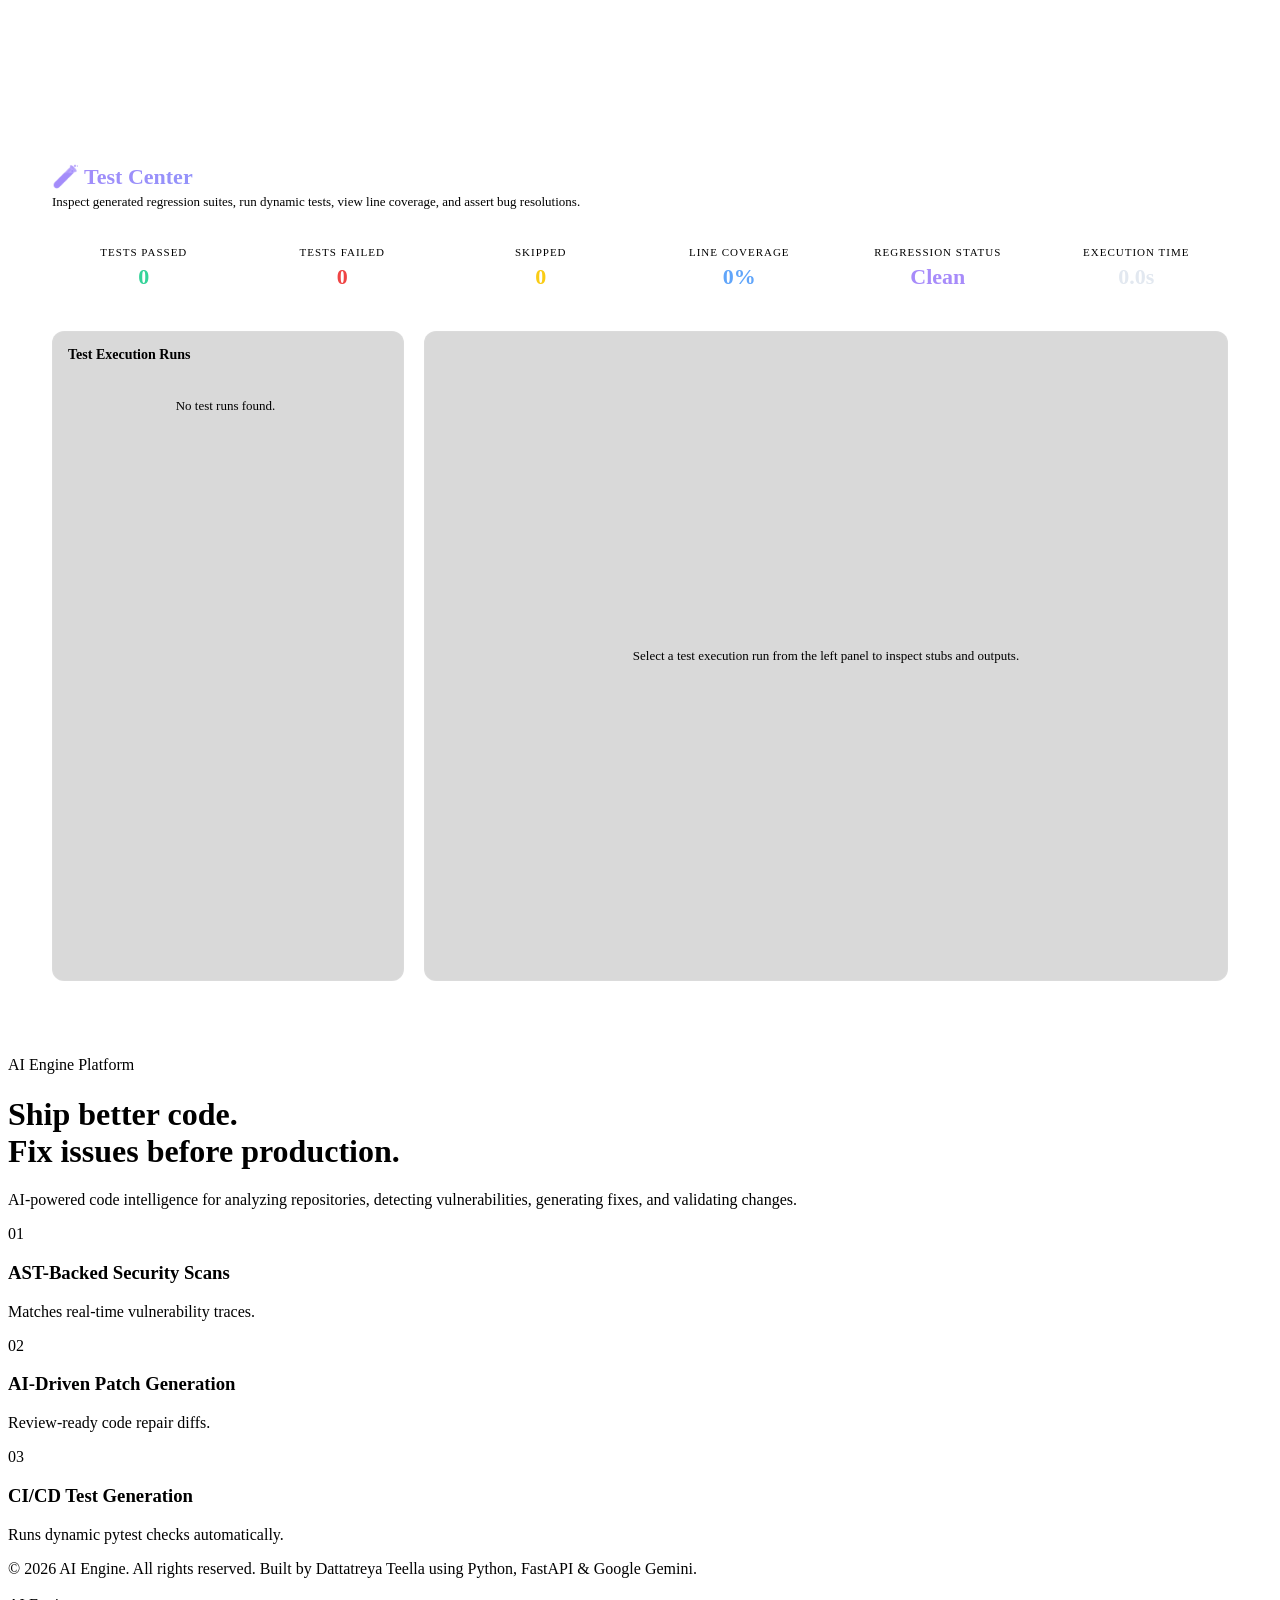
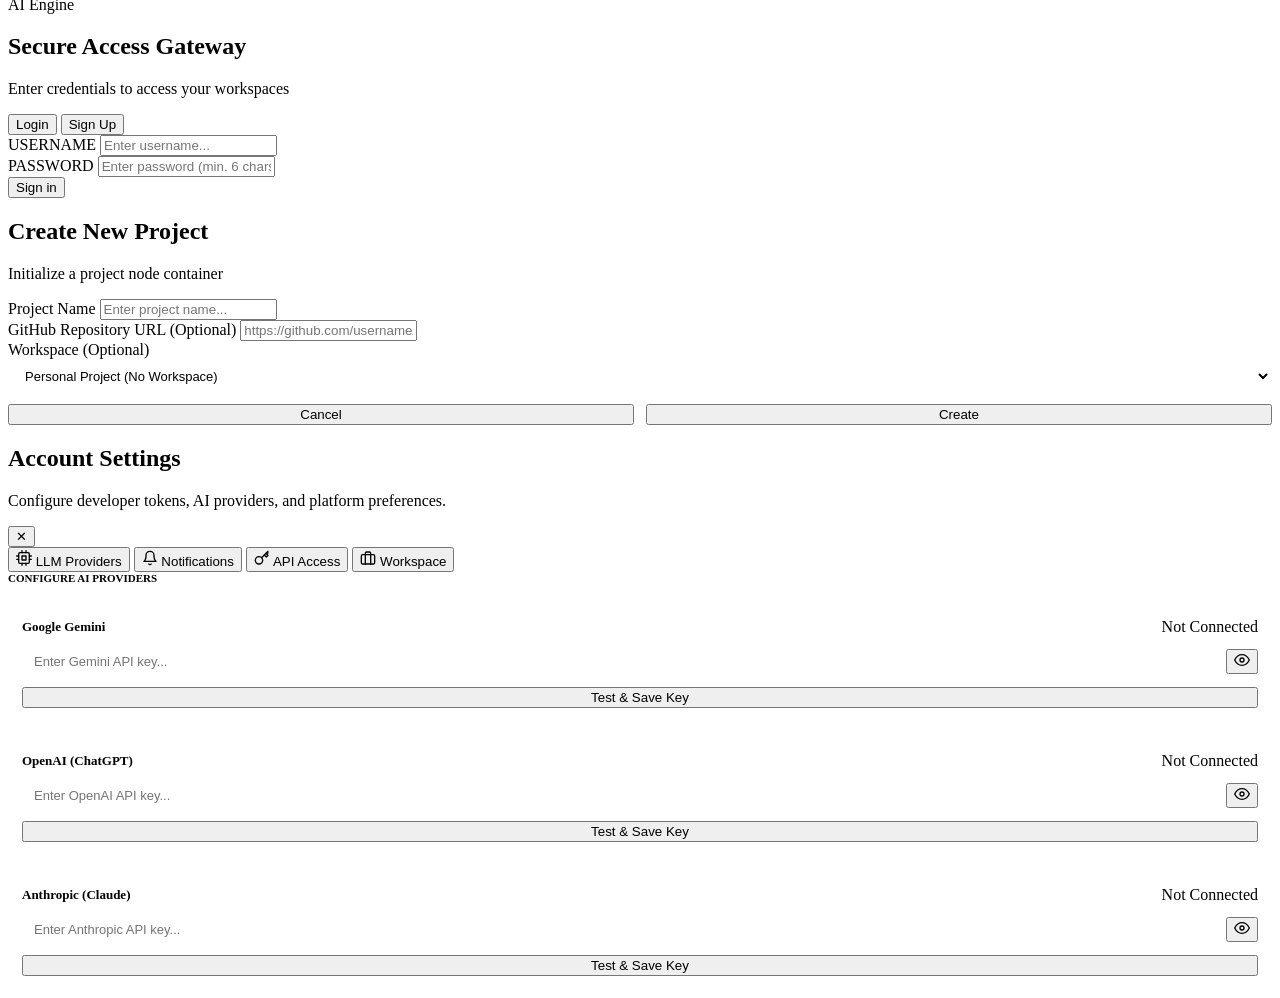
==== commit 1a37363f: "UI: follow-up polish, authenticated screenshot tooling, and contrast fixes" ====
--- a/app/static/index.html
+++ b/app/static/index.html
@@ -418,7 +418,16 @@
                             <span class="top-bar-label" id="api-key-label">Gemini API Key</span>
                             <div class="api-key-container">
                                 <input type="password" id="api-key" placeholder="Enter API Key to enable Live Mode..." autocomplete="new-password">
-                                <button type="button" id="toggle-key-visibility" class="btn-icon">👁️</button>
+                                <button type="button" id="toggle-key-visibility" class="btn-icon" aria-label="Toggle API Key visibility" title="Toggle visibility">
+                                    <svg class="icon-eye-open" width="16" height="16" viewBox="0 0 24 24" fill="none" stroke="currentColor" stroke-width="2" stroke-linecap="round" stroke-linejoin="round">
+                                        <path d="M1 12s4-8 11-8 11 8 11 8-4 8-11 8-11-8-11-8z"/>
+                                        <circle cx="12" cy="12" r="3"/>
+                                    </svg>
+                                    <svg class="icon-eye-off" width="16" height="16" viewBox="0 0 24 24" fill="none" stroke="currentColor" stroke-width="2" stroke-linecap="round" stroke-linejoin="round" style="display: none;">
+                                        <path d="M17.94 17.94A10.07 10.07 0 0 1 12 20c-7 0-11-8-11-8a18.45 18.45 0 0 1 5.06-5.94M9.9 4.24A9.12 9.12 0 0 1 12 4c7 0 11 8 11 8a18.5 18.5 0 0 1-2.16 3.19m-6.72-1.07a3 3 0 1 1-4.24-4.24"/>
+                                        <line x1="1" y1="1" x2="23" y2="23"/>
+                                    </svg>
+                                </button>
                             </div>
                         </div>
                         <div class="top-bar-item">
@@ -624,7 +633,7 @@
                                         <div class="verification-sections" style="display: flex; flex-direction: column; gap: 14px; margin-bottom: 20px;">
                                             <!-- Section 1: Resolved -->
                                             <div class="section-box" style="background: rgba(16, 185, 129, 0.05); border: 1px solid rgba(16, 185, 129, 0.2); border-radius: 8px; padding: 12px 16px;">
-                                                <h4 style="font-size: 13px; font-weight: 700; color: #34d399; margin: 0 0 8px 0; display: flex; align-items: center; gap: 8px;">
+                                                <h4 style="font-size: 13px; font-weight: 700; color: var(--success); margin: 0 0 8px 0; display: flex; align-items: center; gap: 8px;">
                                                     <span>✅</span> Resolved (<span id="resolved-count">0</span>)
                                                 </h4>
                                                 <ul id="resolved-list" style="margin: 0; padding-left: 20px; font-size: 12px; color: var(--text-main); line-height: 1.6;">
@@ -634,7 +643,7 @@
 
                                             <!-- Section 2: Still open (needs manual fix) -->
                                             <div class="section-box" style="background: rgba(239, 68, 68, 0.05); border: 1px solid rgba(239, 68, 68, 0.2); border-radius: 8px; padding: 12px 16px;">
-                                                <h4 style="font-size: 13px; font-weight: 700; color: #f87171; margin: 0 0 8px 0; display: flex; align-items: center; gap: 8px;">
+                                                <h4 style="font-size: 13px; font-weight: 700; color: var(--danger); margin: 0 0 8px 0; display: flex; align-items: center; gap: 8px;">
                                                     <span>⚠️</span> Still open (needs manual fix) (<span id="remaining-count">0</span>)
                                                 </h4>
                                                 <ul id="remaining-list" style="margin: 0; padding-left: 20px; font-size: 12px; color: var(--text-main); line-height: 1.6;">
@@ -644,7 +653,7 @@
 
                                             <!-- Section 3: Verification (syntax OK / re-scan result) -->
                                             <div class="section-box" style="background: rgba(168, 85, 247, 0.05); border: 1px solid rgba(168, 85, 247, 0.2); border-radius: 8px; padding: 12px 16px;">
-                                                <h4 style="font-size: 13px; font-weight: 700; color: #c084fc; margin: 0 0 8px 0; display: flex; align-items: center; gap: 8px;">
+                                                <h4 style="font-size: 13px; font-weight: 700; color: var(--accent); margin: 0 0 8px 0; display: flex; align-items: center; gap: 8px;">
                                                     <span>🔍</span> Verification (syntax OK / re-scan result)
                                                 </h4>
                                                 <div id="verification-summary-text" style="font-size: 12px; color: var(--text-main); line-height: 1.5;">
@@ -659,11 +668,11 @@
                                                 <div class="code-view-header" style="display: flex; justify-content: space-between; align-items: center;">
                                                     <span>Patch Diff</span>
                                                     <div style="display: flex; gap: 14px; font-size: 11px; font-weight: 600;">
-                                                        <span style="color: #fca5a5;"><span style="display:inline-block; width:8px; height:8px; background:#ef4444; border-radius:2px; margin-right:4px;"></span>- Removed</span>
-                                                        <span style="color: #86efac;"><span style="display:inline-block; width:8px; height:8px; background:#22c55e; border-radius:2px; margin-right:4px;"></span>+ Added</span>
+                                                        <span style="color: var(--danger);"><span style="display:inline-block; width:8px; height:8px; background:var(--danger); border-radius:2px; margin-right:4px;"></span>- Removed</span>
+                                                        <span style="color: var(--success);"><span style="display:inline-block; width:8px; height:8px; background:var(--success); border-radius:2px; margin-right:4px;"></span>+ Added</span>
                                                     </div>
                                                 </div>
-                                                <div id="diff-view-content" style="font-family: var(--font-mono); font-size: 12px; line-height: 1.6; padding: 14px; background: #0b1120; border-radius: 0 0 8px 8px; overflow-x: auto; max-height: 500px; white-space: pre;">
+                                                <div id="diff-view-content" style="font-family: var(--font-mono); font-size: 12px; line-height: 1.6; padding: 14px; background: var(--surface-raised); border: 1px solid var(--border); border-radius: 0 0 8px 8px; overflow-x: auto; max-height: 500px; white-space: pre; color: var(--text);">
 <span style="color: var(--text-muted); font-style: italic;">Unified diff will appear here after review execution...</span>
                                                 </div>
                                                 <!-- Keep hidden pre/code so copy button or scripts can access clean refactored code -->
@@ -1474,7 +1483,7 @@
                                             <!-- list of modified file items -->
                                         </div>
                                         <!-- Diff patch code container -->
-                                        <div style="flex: 2; border: 1px solid rgba(255,255,255,0.06); border-radius: 8px; background: #12131a; overflow: auto; padding: 10px; font-family: 'JetBrains Mono', monospace; font-size: 12px;" id="pr-diff-code-panel">
+                                        <div style="flex: 2; border: 1px solid var(--border); border-radius: 8px; background: var(--surface-raised); color: var(--text); overflow: auto; padding: 10px; font-family: 'JetBrains Mono', monospace; font-size: 12px;" id="pr-diff-code-panel">
                                             <span style="color: var(--text-muted); font-style: italic;">Select a modified file to view diff patch</span>
                                         </div>
                                     </div>
@@ -2162,7 +2171,7 @@
                         <span class="auth-feature-icon">02</span>  
                         <div class="auth-feature-text">
                             <h3>AI-Driven Patch Generation</h3>
-                            <p>Cursor AI-style code repair diffs.</p>
+                            <p>Review-ready code repair diffs.</p>
                         </div>
                     </div>
                     <div class="auth-feature-item">
@@ -2182,6 +2191,11 @@
         
         <div class="auth-split-right">
             <div class="auth-card">
+                <!-- Mobile brand header (shown on mobile <= 900px when hero column is hidden) -->
+                <div class="auth-mobile-brand">
+                    <div class="auth-logo" aria-label="AI Engine logo"><img src="/static/ae-logo.svg" alt="" /></div>
+                    <span class="auth-brand-name">AI Engine</span>
+                </div>
                 <div class="auth-card-header">
                     <h2>Secure Access Gateway</h2>
                     <p>Enter credentials to access your workspaces</p>
@@ -2262,20 +2276,42 @@
                 <!-- Left Vertical Tab List -->
                 <div class="settings-tabs-sidebar">
                     <button class="settings-nav-tab auth-tab-btn active" id="settings-tab-llm-btn">
-                        <span class="tab-icon">🤖</span>
+                        <span class="tab-icon">
+                            <svg width="16" height="16" viewBox="0 0 24 24" fill="none" stroke="currentColor" stroke-width="2" stroke-linecap="round" stroke-linejoin="round">
+                                <rect x="4" y="4" width="16" height="16" rx="2"/>
+                                <rect x="9" y="9" width="6" height="6"/>
+                                <path d="M9 1v3M15 1v3M9 20v3M15 20v3M20 9h3M20 14h3M1 9h3M1 14h3"/>
+                            </svg>
+                        </span>
                         <span class="tab-label">LLM Providers</span>
                     </button>
                     <button class="settings-nav-tab auth-tab-btn" id="settings-tab-notifications-btn">
-                        <span class="tab-icon">🔔</span>
+                        <span class="tab-icon">
+                            <svg width="16" height="16" viewBox="0 0 24 24" fill="none" stroke="currentColor" stroke-width="2" stroke-linecap="round" stroke-linejoin="round">
+                                <path d="M18 8A6 6 0 0 0 6 8c0 7-3 9-3 9h18s-3-2-3-9"/>
+                                <path d="M13.73 21a2 2 0 0 1-3.46 0"/>
+                            </svg>
+                        </span>
                         <span class="tab-label">Notifications</span>
                     </button>
                     <button class="settings-nav-tab auth-tab-btn" id="settings-tab-api-btn">
-                        <span class="tab-icon">🔑</span>
+                        <span class="tab-icon">
+                            <svg width="16" height="16" viewBox="0 0 24 24" fill="none" stroke="currentColor" stroke-width="2" stroke-linecap="round" stroke-linejoin="round">
+                                <circle cx="7.5" cy="15.5" r="5.5"/>
+                                <path d="M21 2l-9.6 9.6"/>
+                                <path d="M15.5 7.5l3 3L21 8l-2-2 2-2"/>
+                            </svg>
+                        </span>
                         <span class="tab-label">API Access</span>
                     </button>
                     <button class="settings-nav-tab auth-tab-btn" id="settings-tab-org-btn">
-                        <span class="tab-icon">👥</span>
-                        <span class="tab-label">Workspace Organization</span>
+                        <span class="tab-icon">
+                            <svg width="16" height="16" viewBox="0 0 24 24" fill="none" stroke="currentColor" stroke-width="2" stroke-linecap="round" stroke-linejoin="round">
+                                <rect x="2" y="7" width="20" height="14" rx="2" ry="2"/>
+                                <path d="M16 21V5a2 2 0 0 0-2-2h-4a2 2 0 0 0-2 2v16"/>
+                            </svg>
+                        </span>
+                        <span class="tab-label">Workspace</span>
                     </button>
                 </div>
                 
@@ -2294,9 +2330,18 @@
                                 </div>
                                 <div class="key-input-wrapper" style="display: flex; gap: 8px; align-items: center;">
                                     <input type="password" id="settings-gemini-key" placeholder="Enter Gemini API key..." style="flex: 1; padding: 8px 12px; border-radius: 8px; font-size: 13px; background: var(--surface); border: 1px solid var(--border); color: var(--text);">
-                                    <button type="button" class="btn btn-secondary btn-reveal-key" data-target="settings-gemini-key" title="Toggle visibility" style="padding: 8px 12px; margin: 0; font-size: 12px;">👁️</button>
-                                </div>
-                                <button id="btn-test-gemini" class="btn btn-secondary" style="align-self: flex-start; margin: 0; padding: 6px 12px; font-size: 11px;">Test & Save Key</button>
+                                    <button type="button" class="btn btn-secondary btn-reveal-key" data-target="settings-gemini-key" title="Toggle visibility" aria-label="Toggle visibility">
+                                        <svg class="icon-eye-open" width="16" height="16" viewBox="0 0 24 24" fill="none" stroke="currentColor" stroke-width="2" stroke-linecap="round" stroke-linejoin="round">
+                                            <path d="M1 12s4-8 11-8 11 8 11 8-4 8-11 8-11-8-11-8z"/>
+                                            <circle cx="12" cy="12" r="3"/>
+                                        </svg>
+                                        <svg class="icon-eye-off" width="16" height="16" viewBox="0 0 24 24" fill="none" stroke="currentColor" stroke-width="2" stroke-linecap="round" stroke-linejoin="round" style="display: none;">
+                                            <path d="M17.94 17.94A10.07 10.07 0 0 1 12 20c-7 0-11-8-11-8a18.45 18.45 0 0 1 5.06-5.94M9.9 4.24A9.12 9.12 0 0 1 12 4c7 0 11 8 11 8a18.5 18.5 0 0 1-2.16 3.19m-6.72-1.07a3 3 0 1 1-4.24-4.24"/>
+                                            <line x1="1" y1="1" x2="23" y2="23"/>
+                                        </svg>
+                                    </button>
+                                </div>
+                                <button id="btn-test-gemini" class="btn btn-secondary btn-test-key">Test & Save Key</button>
                             </div>
                             
                             <!-- OpenAI connection -->
@@ -2307,9 +2352,18 @@
                                 </div>
                                 <div class="key-input-wrapper" style="display: flex; gap: 8px; align-items: center;">
                                     <input type="password" id="settings-openai-key" placeholder="Enter OpenAI API key..." style="flex: 1; padding: 8px 12px; border-radius: 8px; font-size: 13px; background: var(--surface); border: 1px solid var(--border); color: var(--text);">
-                                    <button type="button" class="btn btn-secondary btn-reveal-key" data-target="settings-openai-key" title="Toggle visibility" style="padding: 8px 12px; margin: 0; font-size: 12px;">👁️</button>
-                                </div>
-                                <button id="btn-test-openai" class="btn btn-secondary" style="align-self: flex-start; margin: 0; padding: 6px 12px; font-size: 11px;">Test & Save Key</button>
+                                    <button type="button" class="btn btn-secondary btn-reveal-key" data-target="settings-openai-key" title="Toggle visibility" aria-label="Toggle visibility">
+                                        <svg class="icon-eye-open" width="16" height="16" viewBox="0 0 24 24" fill="none" stroke="currentColor" stroke-width="2" stroke-linecap="round" stroke-linejoin="round">
+                                            <path d="M1 12s4-8 11-8 11 8 11 8-4 8-11 8-11-8-11-8z"/>
+                                            <circle cx="12" cy="12" r="3"/>
+                                        </svg>
+                                        <svg class="icon-eye-off" width="16" height="16" viewBox="0 0 24 24" fill="none" stroke="currentColor" stroke-width="2" stroke-linecap="round" stroke-linejoin="round" style="display: none;">
+                                            <path d="M17.94 17.94A10.07 10.07 0 0 1 12 20c-7 0-11-8-11-8a18.45 18.45 0 0 1 5.06-5.94M9.9 4.24A9.12 9.12 0 0 1 12 4c7 0 11 8 11 8a18.5 18.5 0 0 1-2.16 3.19m-6.72-1.07a3 3 0 1 1-4.24-4.24"/>
+                                            <line x1="1" y1="1" x2="23" y2="23"/>
+                                        </svg>
+                                    </button>
+                                </div>
+                                <button id="btn-test-openai" class="btn btn-secondary btn-test-key">Test & Save Key</button>
                             </div>
                             
                             <!-- Anthropic connection -->
@@ -2320,9 +2374,18 @@
                                 </div>
                                 <div class="key-input-wrapper" style="display: flex; gap: 8px; align-items: center;">
                                     <input type="password" id="settings-anthropic-key" placeholder="Enter Anthropic API key..." style="flex: 1; padding: 8px 12px; border-radius: 8px; font-size: 13px; background: var(--surface); border: 1px solid var(--border); color: var(--text);">
-                                    <button type="button" class="btn btn-secondary btn-reveal-key" data-target="settings-anthropic-key" title="Toggle visibility" style="padding: 8px 12px; margin: 0; font-size: 12px;">👁️</button>
-                                </div>
-                                <button id="btn-test-anthropic" class="btn btn-secondary" style="align-self: flex-start; margin: 0; padding: 6px 12px; font-size: 11px;">Test & Save Key</button>
+                                    <button type="button" class="btn btn-secondary btn-reveal-key" data-target="settings-anthropic-key" title="Toggle visibility" aria-label="Toggle visibility">
+                                        <svg class="icon-eye-open" width="16" height="16" viewBox="0 0 24 24" fill="none" stroke="currentColor" stroke-width="2" stroke-linecap="round" stroke-linejoin="round">
+                                            <path d="M1 12s4-8 11-8 11 8 11 8-4 8-11 8-11-8-11-8z"/>
+                                            <circle cx="12" cy="12" r="3"/>
+                                        </svg>
+                                        <svg class="icon-eye-off" width="16" height="16" viewBox="0 0 24 24" fill="none" stroke="currentColor" stroke-width="2" stroke-linecap="round" stroke-linejoin="round" style="display: none;">
+                                            <path d="M17.94 17.94A10.07 10.07 0 0 1 12 20c-7 0-11-8-11-8a18.45 18.45 0 0 1 5.06-5.94M9.9 4.24A9.12 9.12 0 0 1 12 4c7 0 11 8 11 8a18.5 18.5 0 0 1-2.16 3.19m-6.72-1.07a3 3 0 1 1-4.24-4.24"/>
+                                            <line x1="1" y1="1" x2="23" y2="23"/>
+                                        </svg>
+                                    </button>
+                                </div>
+                                <button id="btn-test-anthropic" class="btn btn-secondary btn-test-key">Test & Save Key</button>
                             </div>
                         </div>
                     </div>
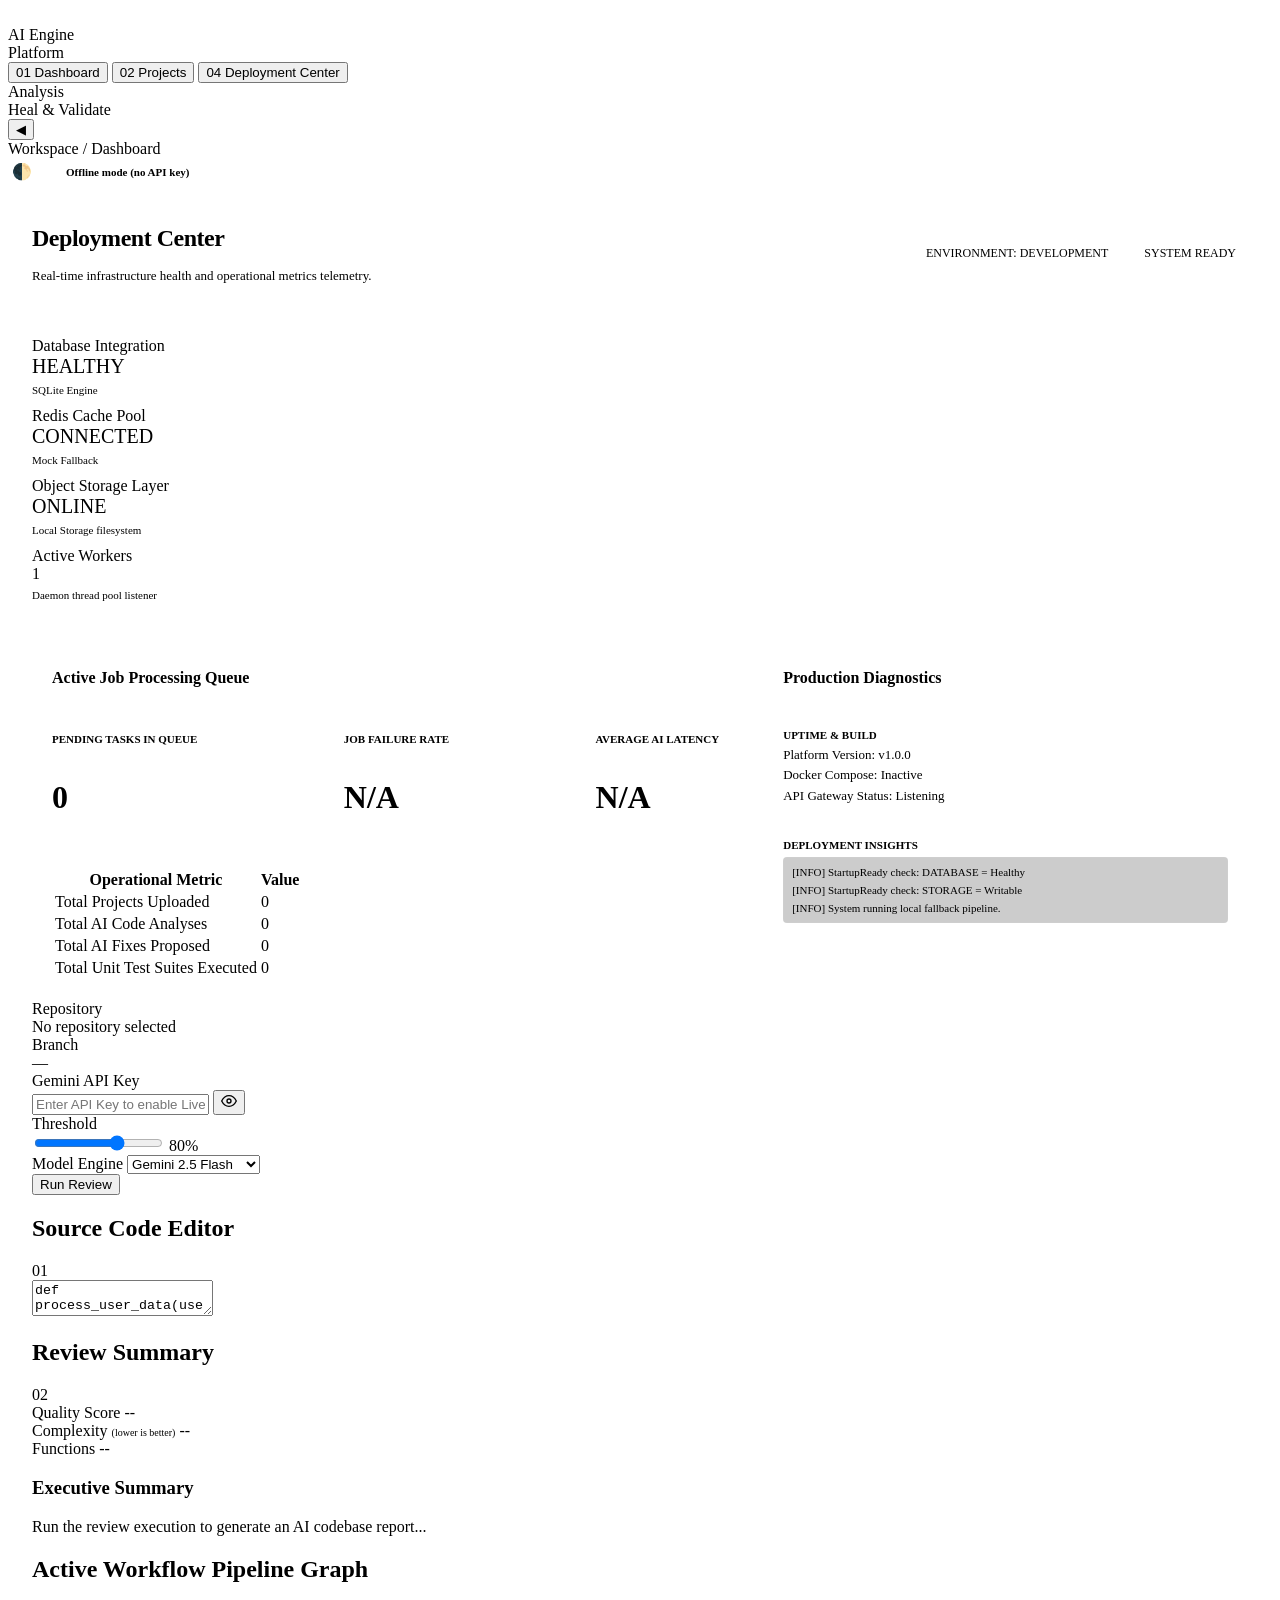
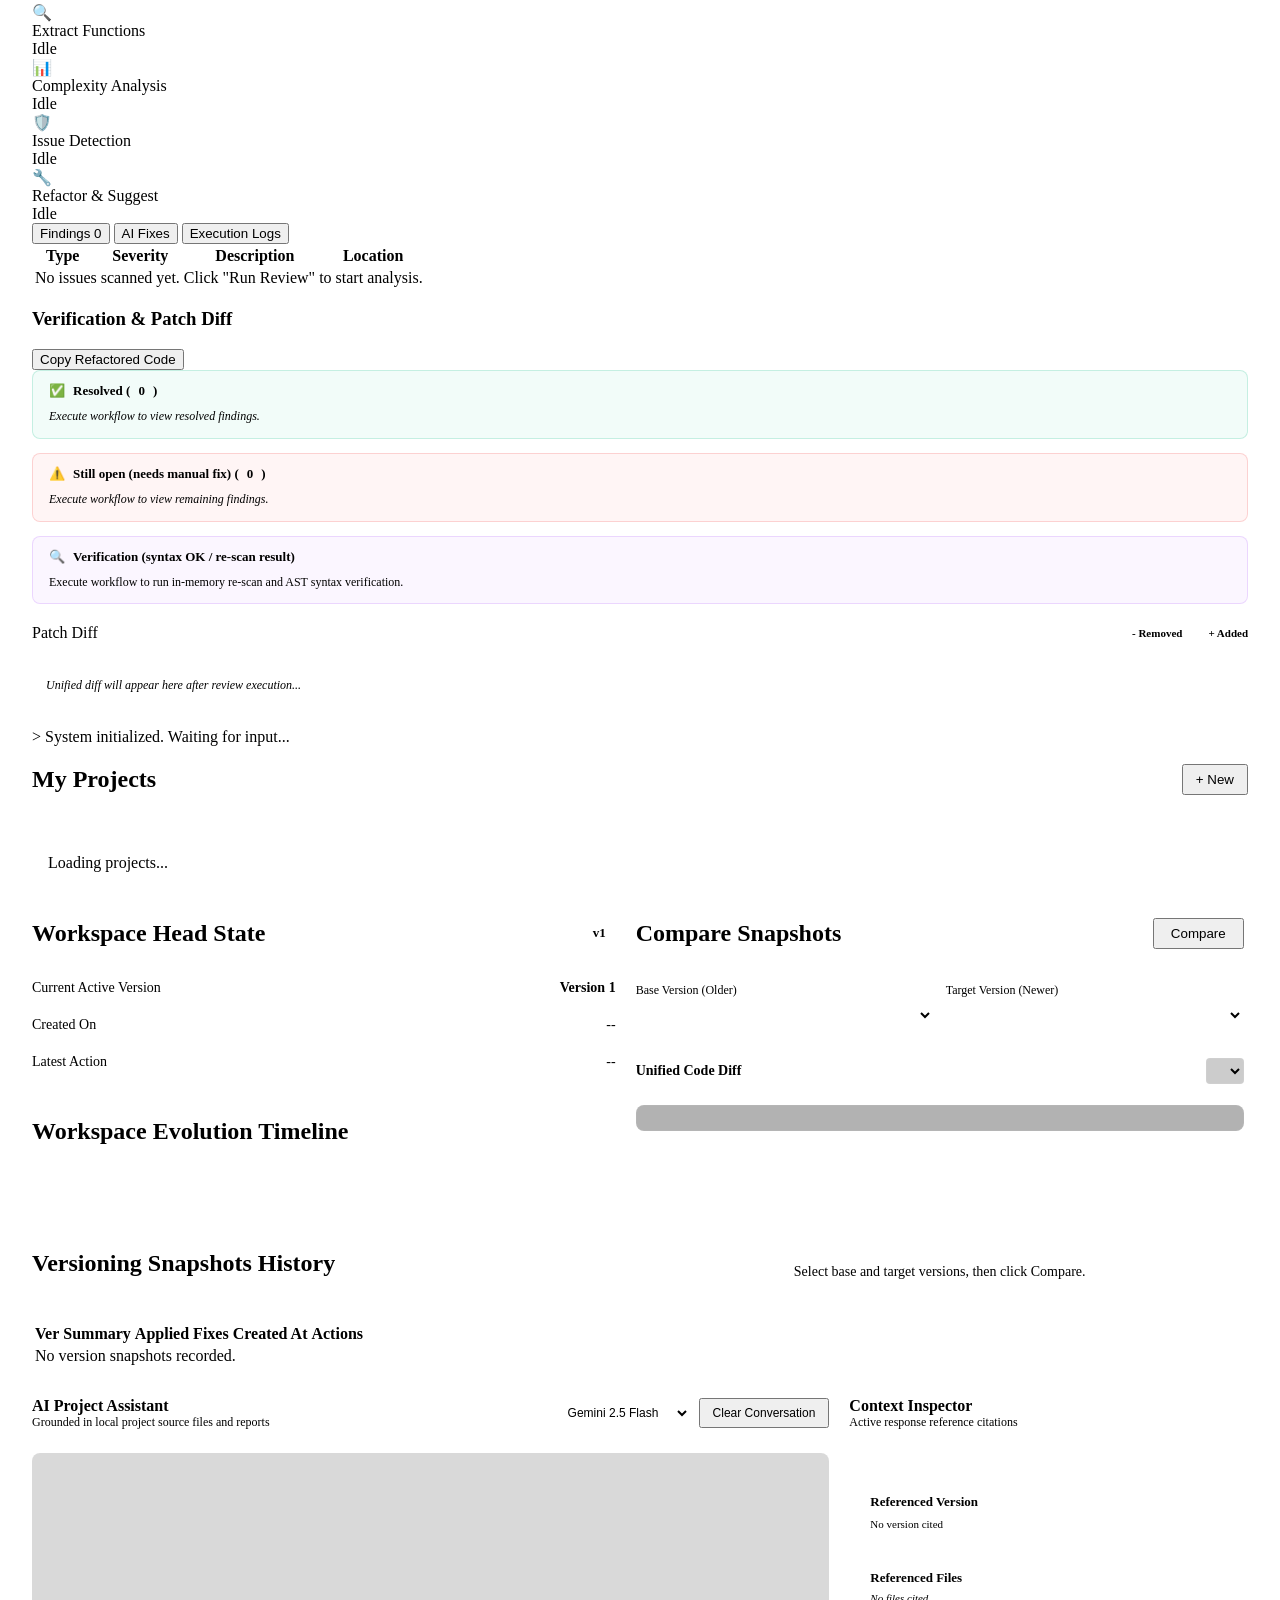
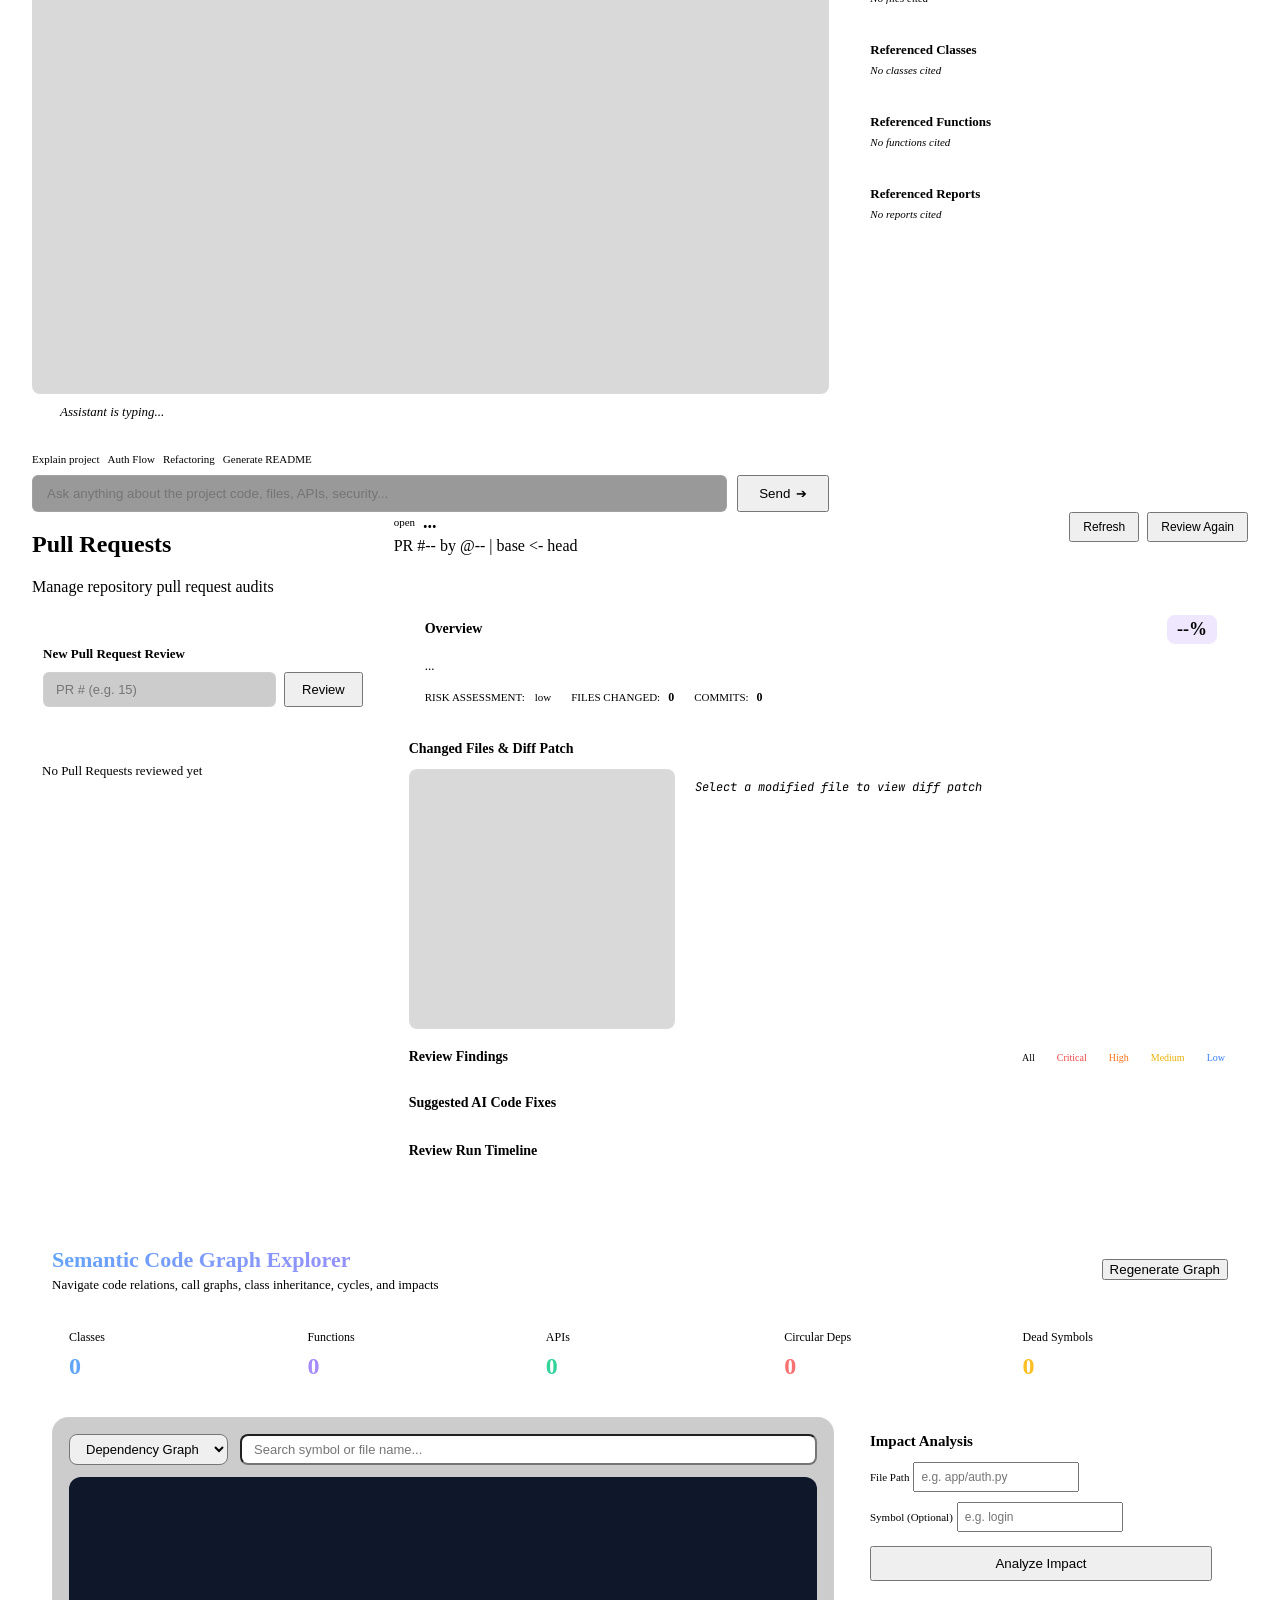
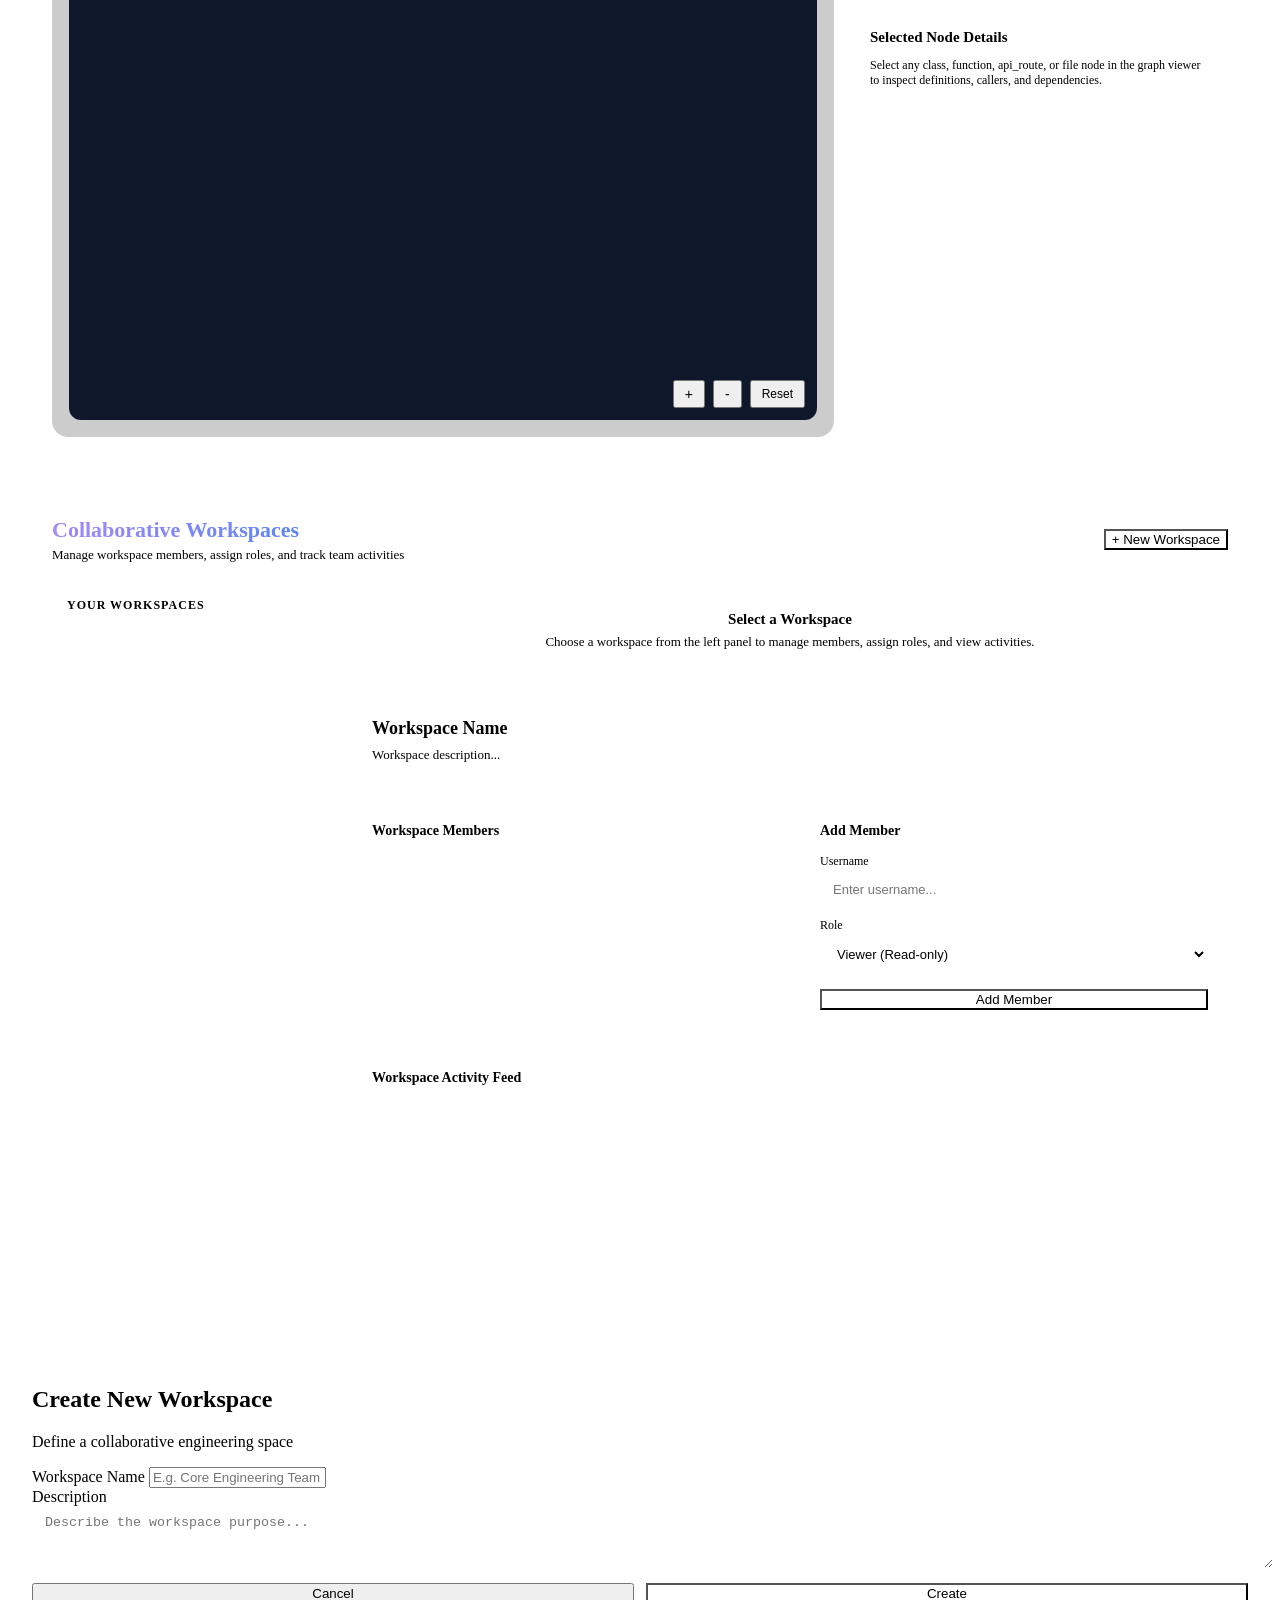
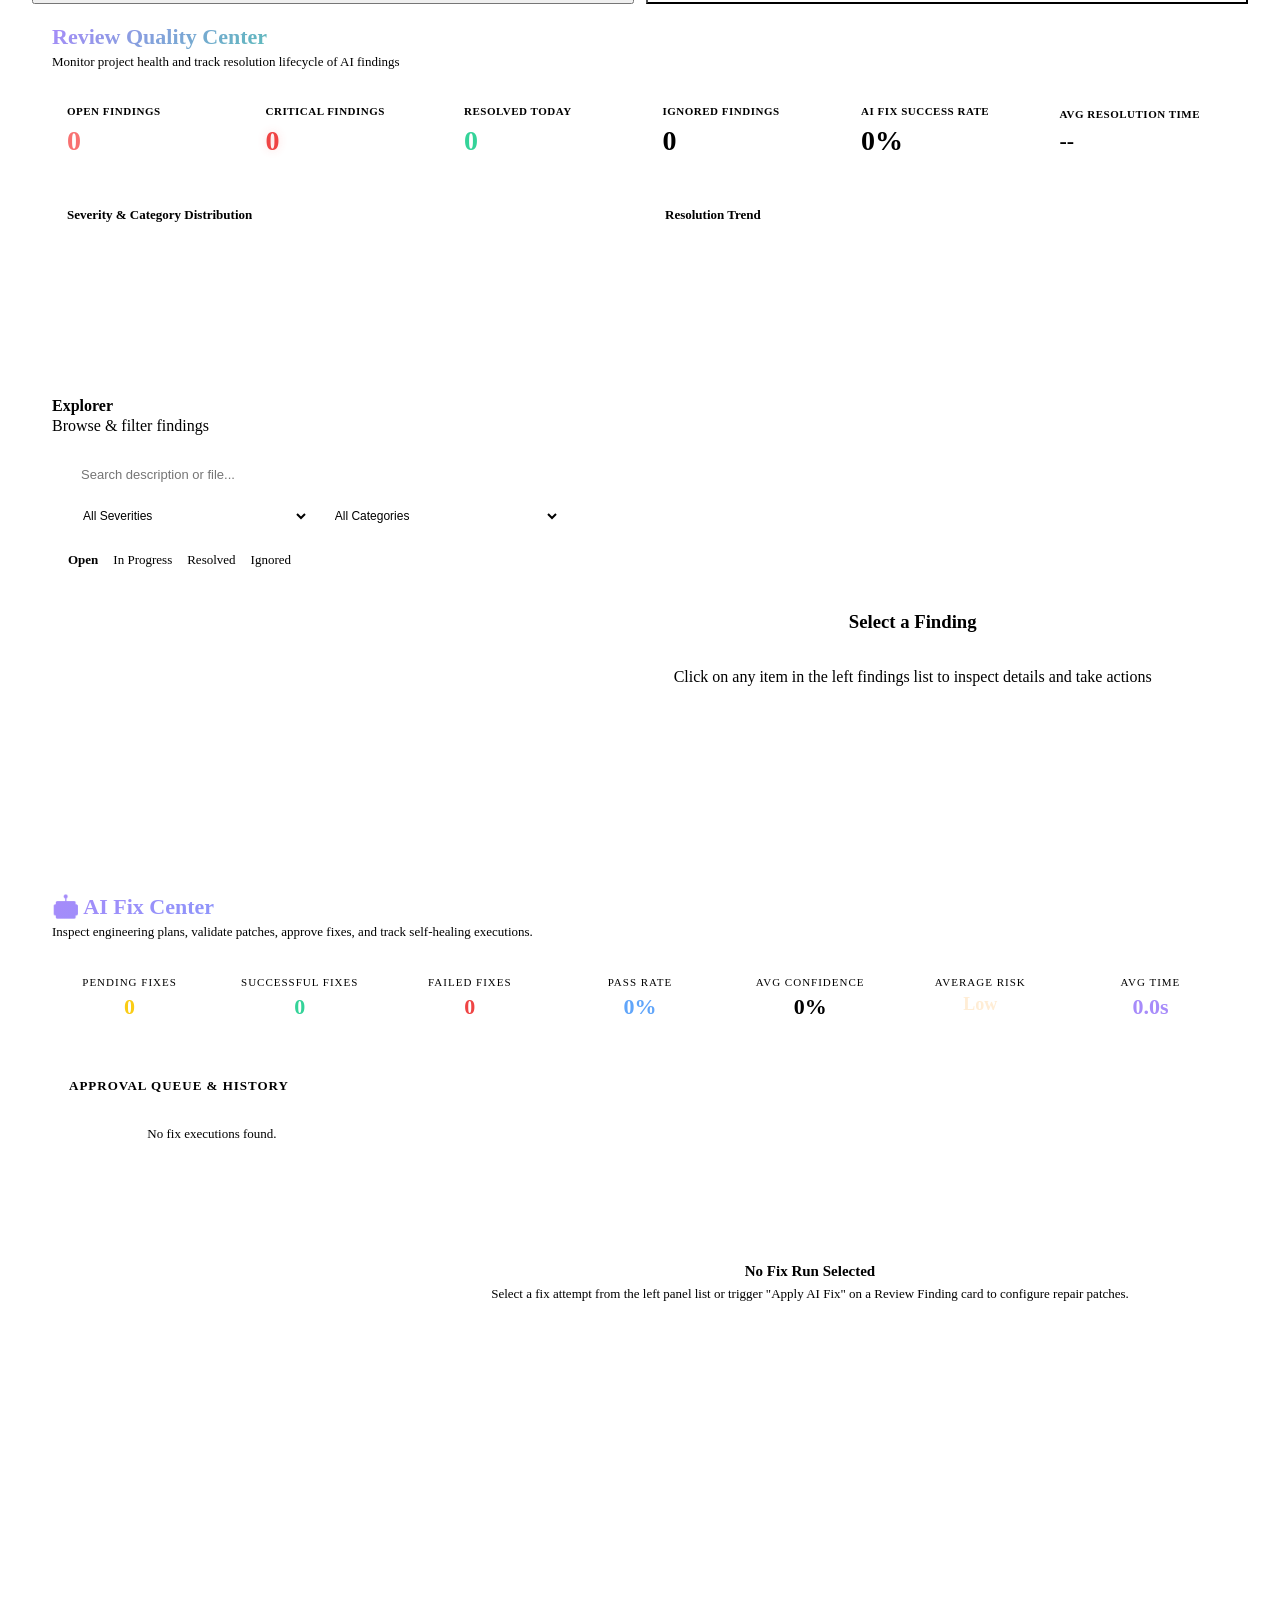
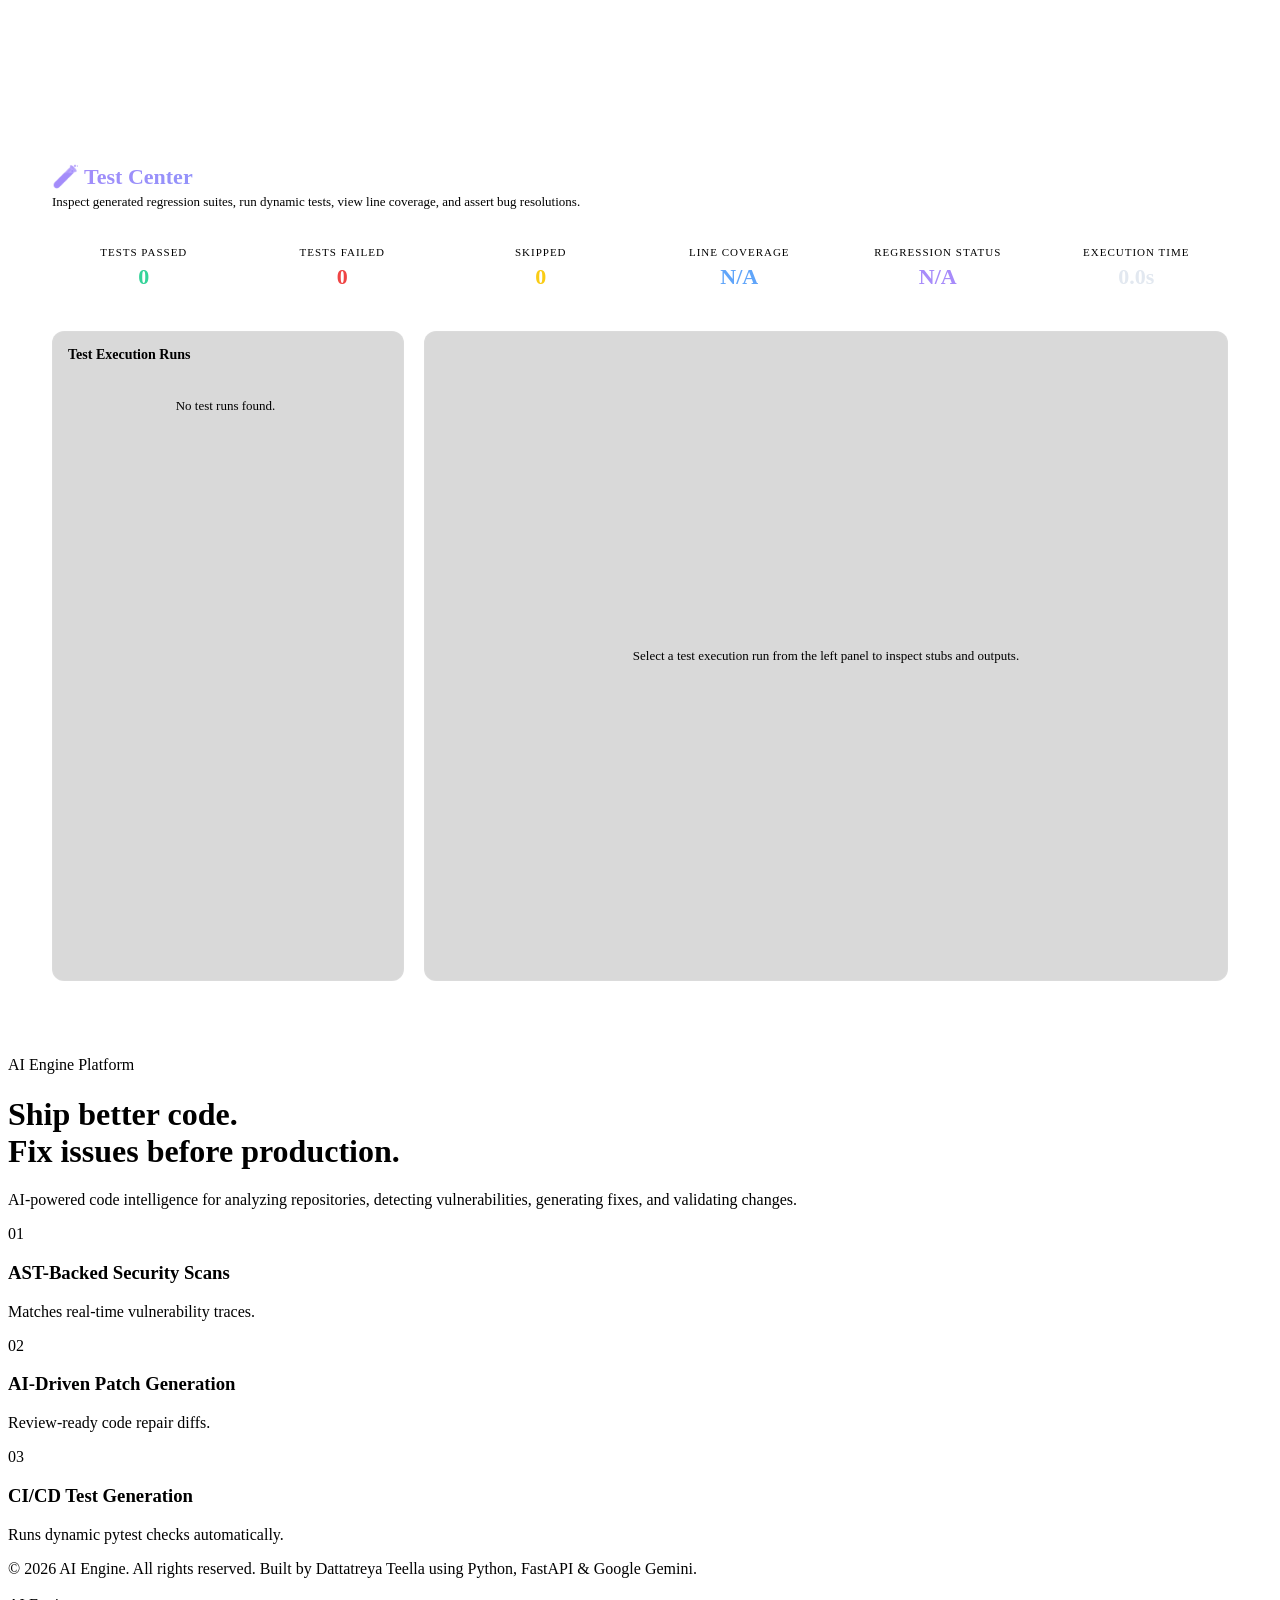
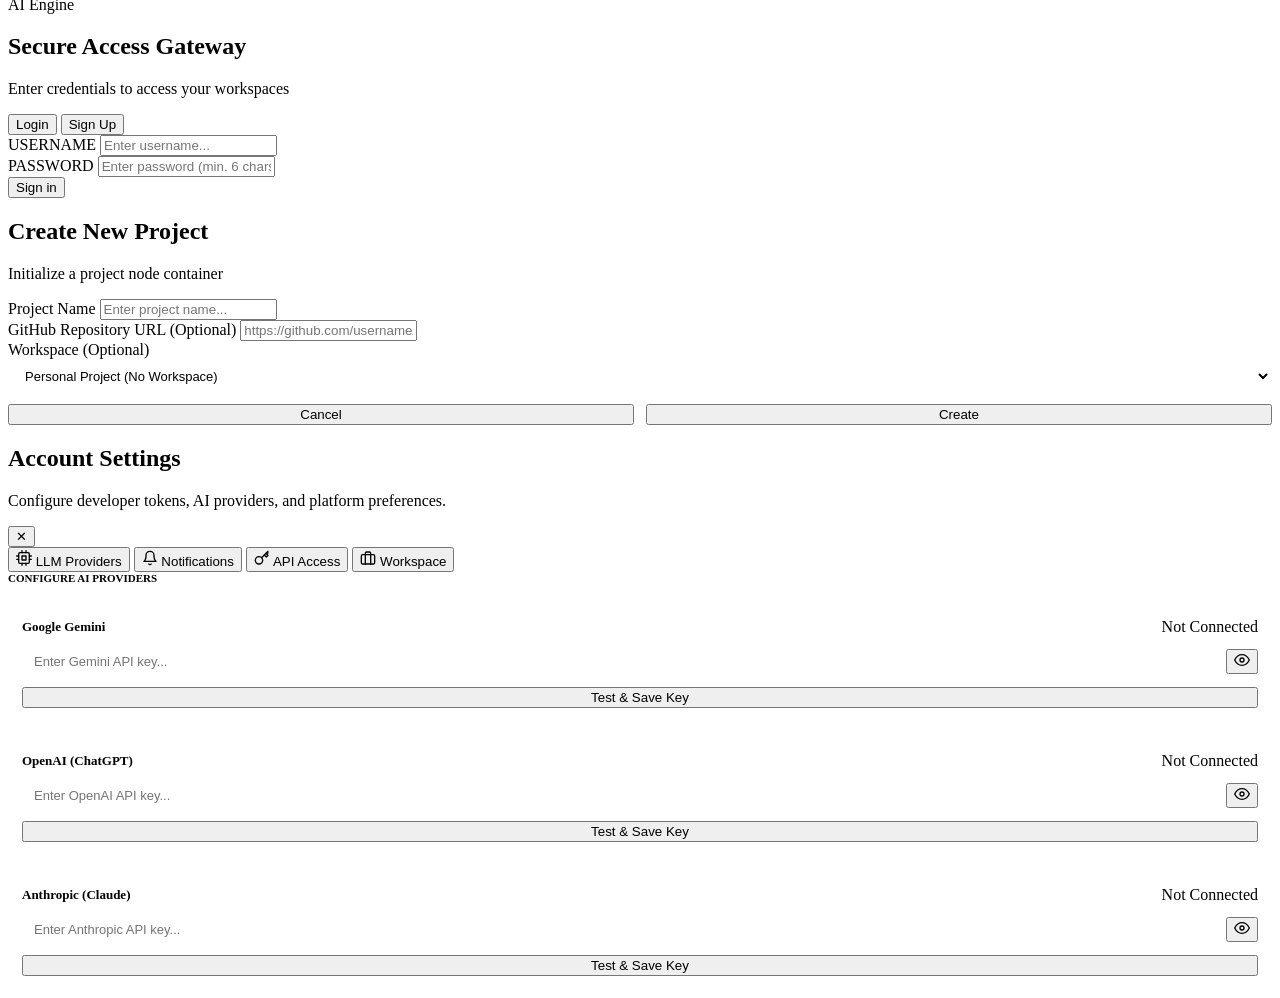
==== commit 63856b17: "Honest Test Center, unified version, accurate GitHub label" ====
--- a/app/static/index.html
+++ b/app/static/index.html
@@ -312,7 +312,7 @@
                                     <div>
                                         <span style="font-size: 11px; text-transform: uppercase; color: var(--text-muted); font-weight: 700; display: block; margin-bottom: 4px;">Uptime & Build</span>
                                         <div style="font-family: var(--font-mono); font-size: 13px; color: var(--text-main); line-height: 1.6;">
-                                            <div>Platform Version: <span style="color: var(--accent-purple);">v2.6.0-release</span></div>
+                                            <div>Platform Version: <span style="color: var(--accent-purple);">v1.0.0</span></div>
                                             <div>Docker Compose: <span id="diagnostics-docker-mode" style="color: var(--text-muted);">Inactive</span></div>
                                             <div>API Gateway Status: <span style="color: var(--accent-green);">Listening</span></div>
                                         </div>
@@ -940,7 +940,7 @@
                                                 <label for="git-repo-url">GitHub Repository HTTPS URL</label>
                                                 <input type="url" id="git-repo-url" placeholder="https://github.com/username/repository.git" required>
                                             </div>
-                                            <span class="input-hint" style="margin-top: -6px; margin-bottom: 12px; display: block;">Cloning and indexing architecture setup (Simulation only)</span>
+                                            <span class="input-hint" style="margin-top: -6px; margin-bottom: 12px; display: block;">Public GitHub repositories are cloned and analyzed.</span>
                                             <button type="submit" class="btn btn-primary">Link Repository</button>
                                         </form>
                                     </div>
@@ -2078,11 +2078,11 @@
                 </div>
                 <div class="metric-card glass" style="padding: 15px; border-radius: 12px; text-align: center; border: 1px solid rgba(255,255,255,0.06); background: rgba(255,255,255,0.02);">
                     <p style="font-size: 11px; text-transform: uppercase; color: var(--text-muted); margin: 0 0 6px 0; letter-spacing: 1px;">Line Coverage</p>
-                    <h3 id="test-metric-coverage" style="font-size: 22px; font-weight: 700; margin: 0; color: #60a5fa;">0%</h3>
+                    <h3 id="test-metric-coverage" style="font-size: 22px; font-weight: 700; margin: 0; color: #60a5fa;">N/A</h3>
                 </div>
                 <div class="metric-card glass" style="padding: 15px; border-radius: 12px; text-align: center; border: 1px solid rgba(255,255,255,0.06); background: rgba(255,255,255,0.02);">
                     <p style="font-size: 11px; text-transform: uppercase; color: var(--text-muted); margin: 0 0 6px 0; letter-spacing: 1px;">Regression Status</p>
-                    <h3 id="test-metric-regression" style="font-size: 22px; font-weight: 700; margin: 0; color: #a78bfa;">Clean</h3>
+                    <h3 id="test-metric-regression" style="font-size: 22px; font-weight: 700; margin: 0; color: #a78bfa;">N/A</h3>
                 </div>
                 <div class="metric-card glass" style="padding: 15px; border-radius: 12px; text-align: center; border: 1px solid rgba(255,255,255,0.06); background: rgba(255,255,255,0.02);">
                     <p style="font-size: 11px; text-transform: uppercase; color: var(--text-muted); margin: 0 0 6px 0; letter-spacing: 1px;">Execution Time</p>
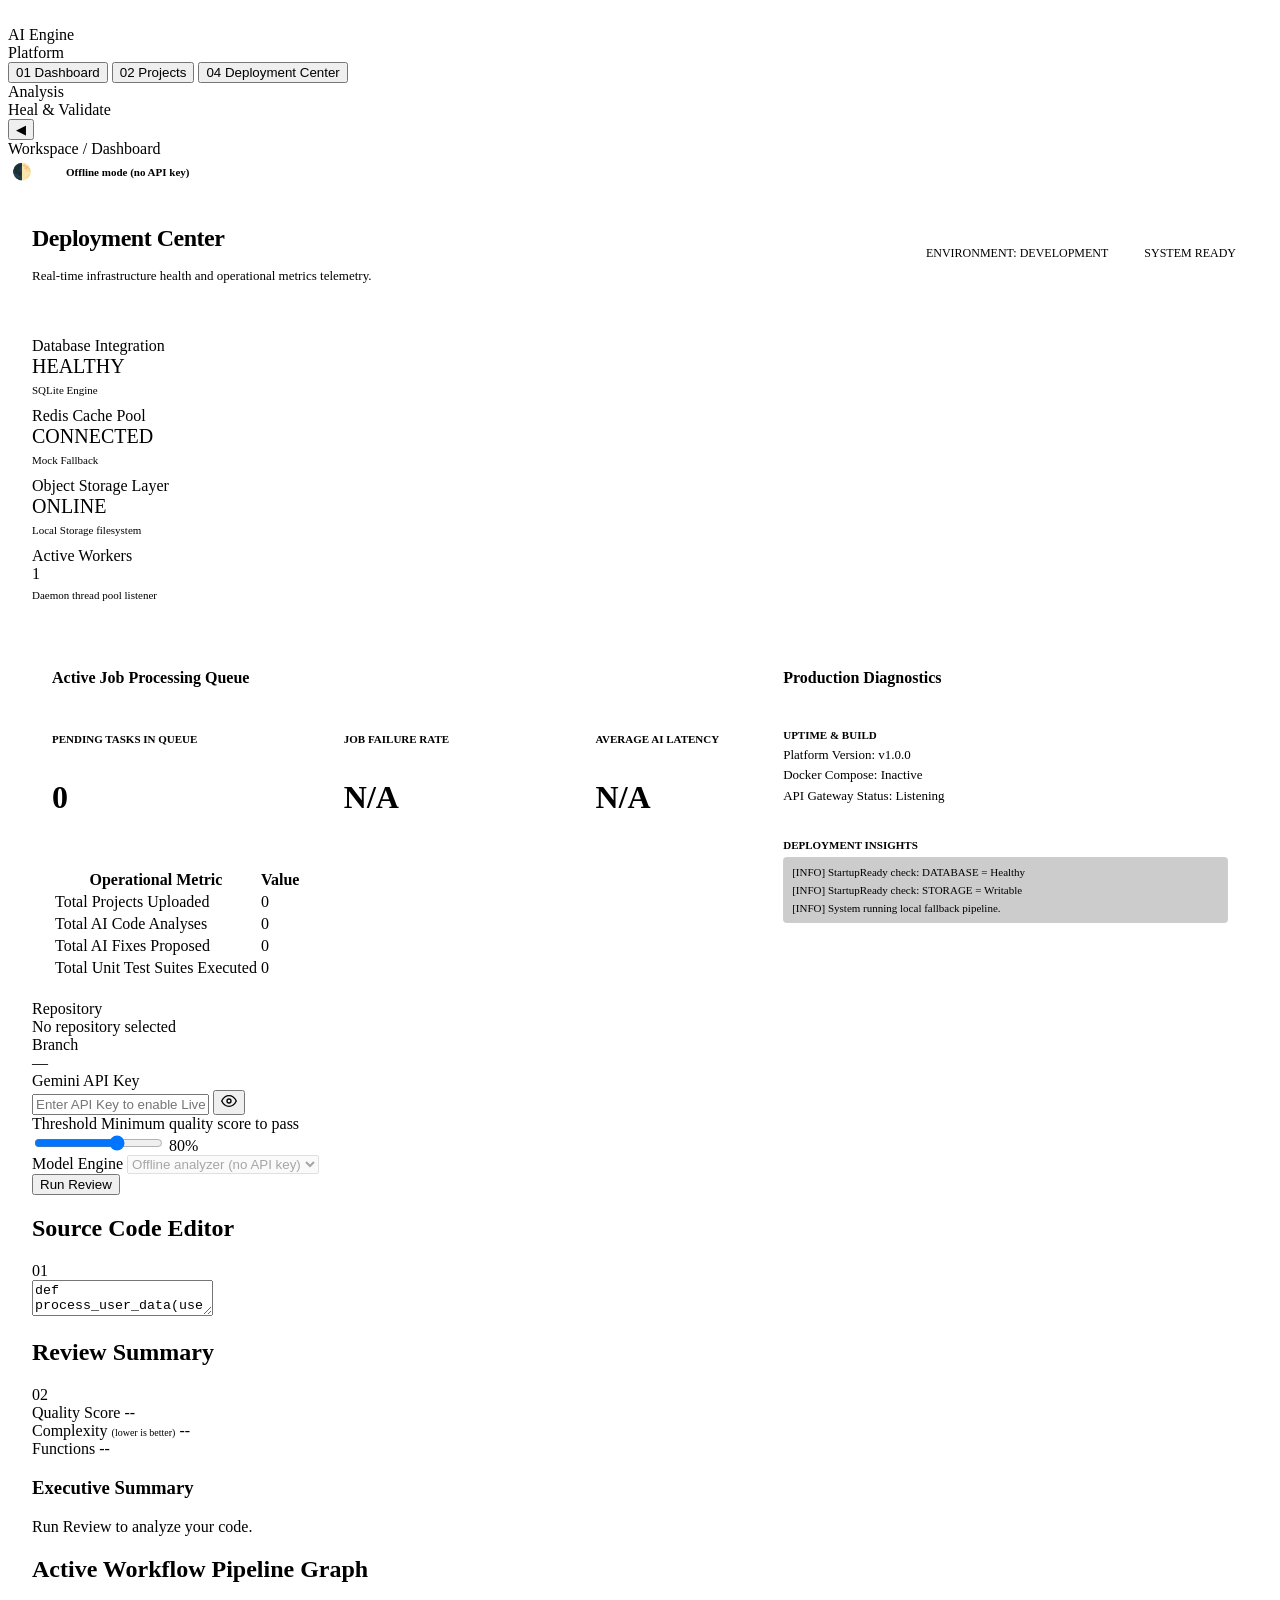
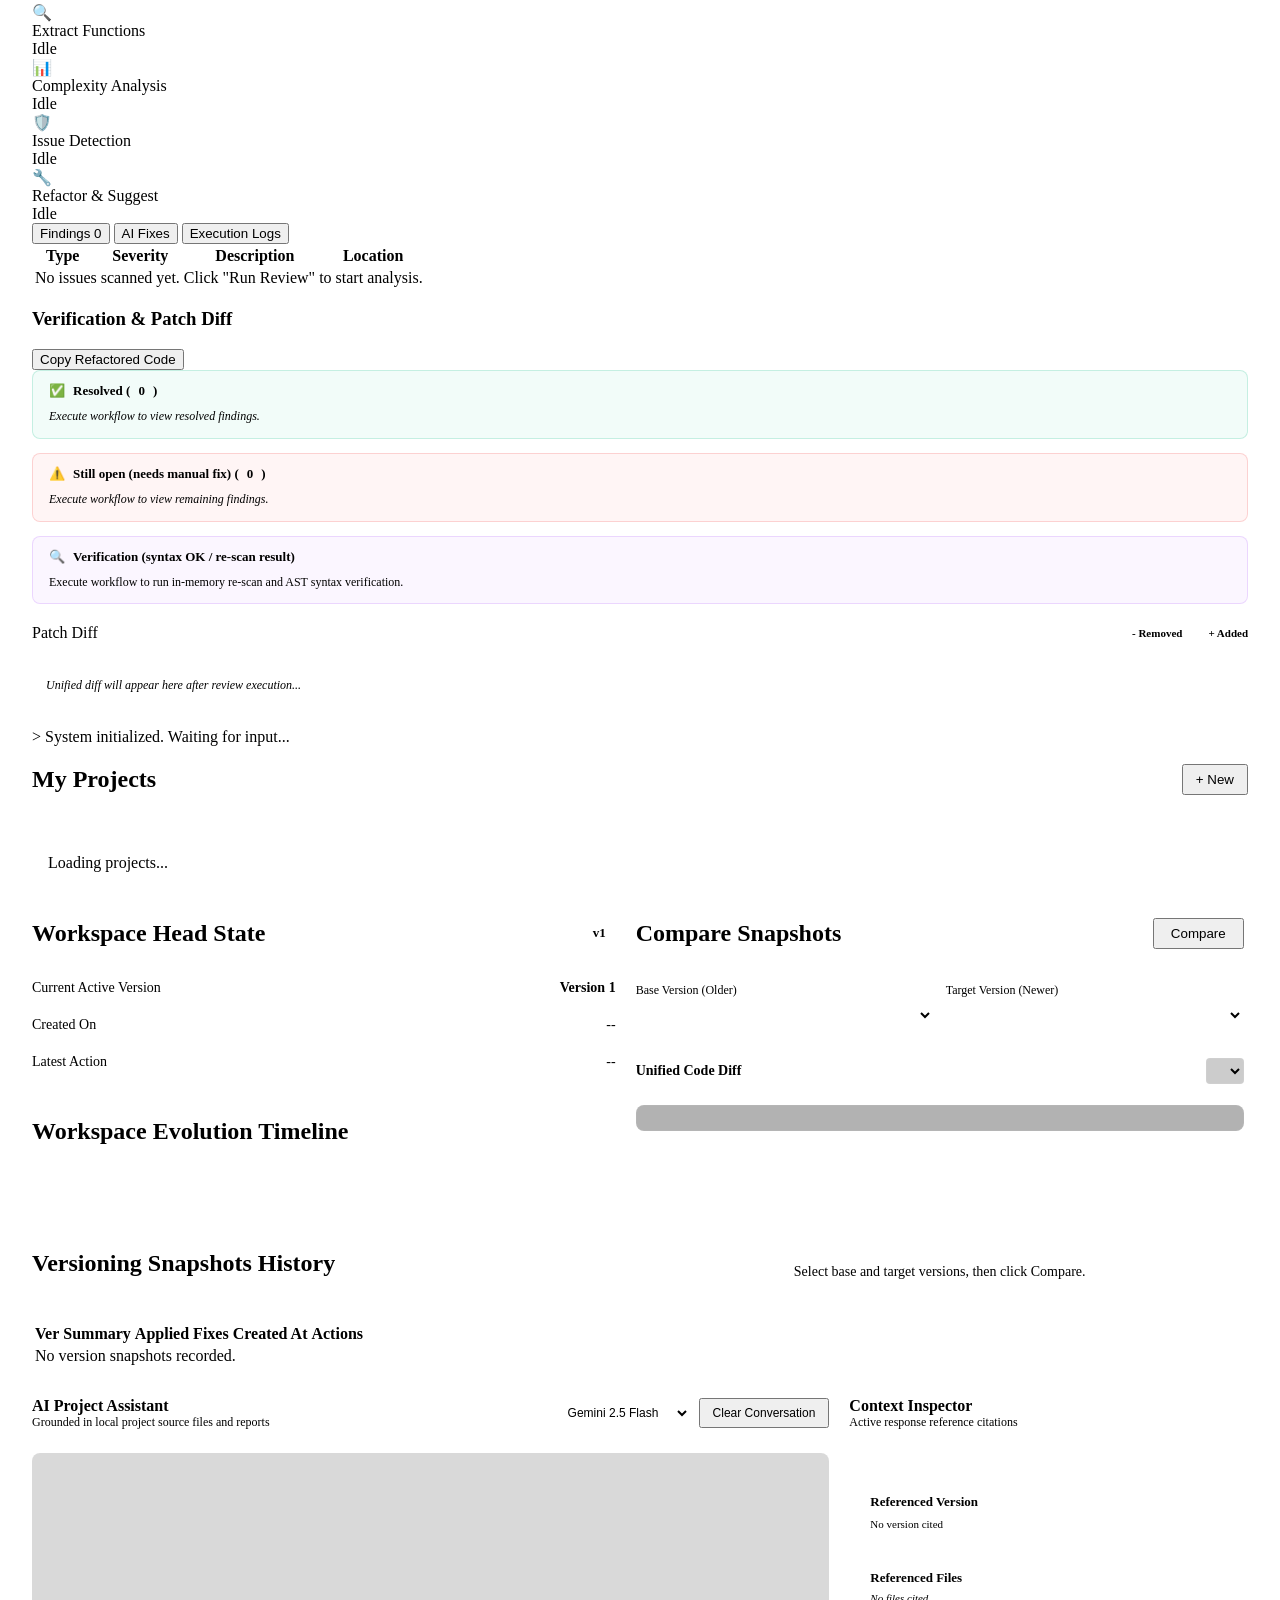
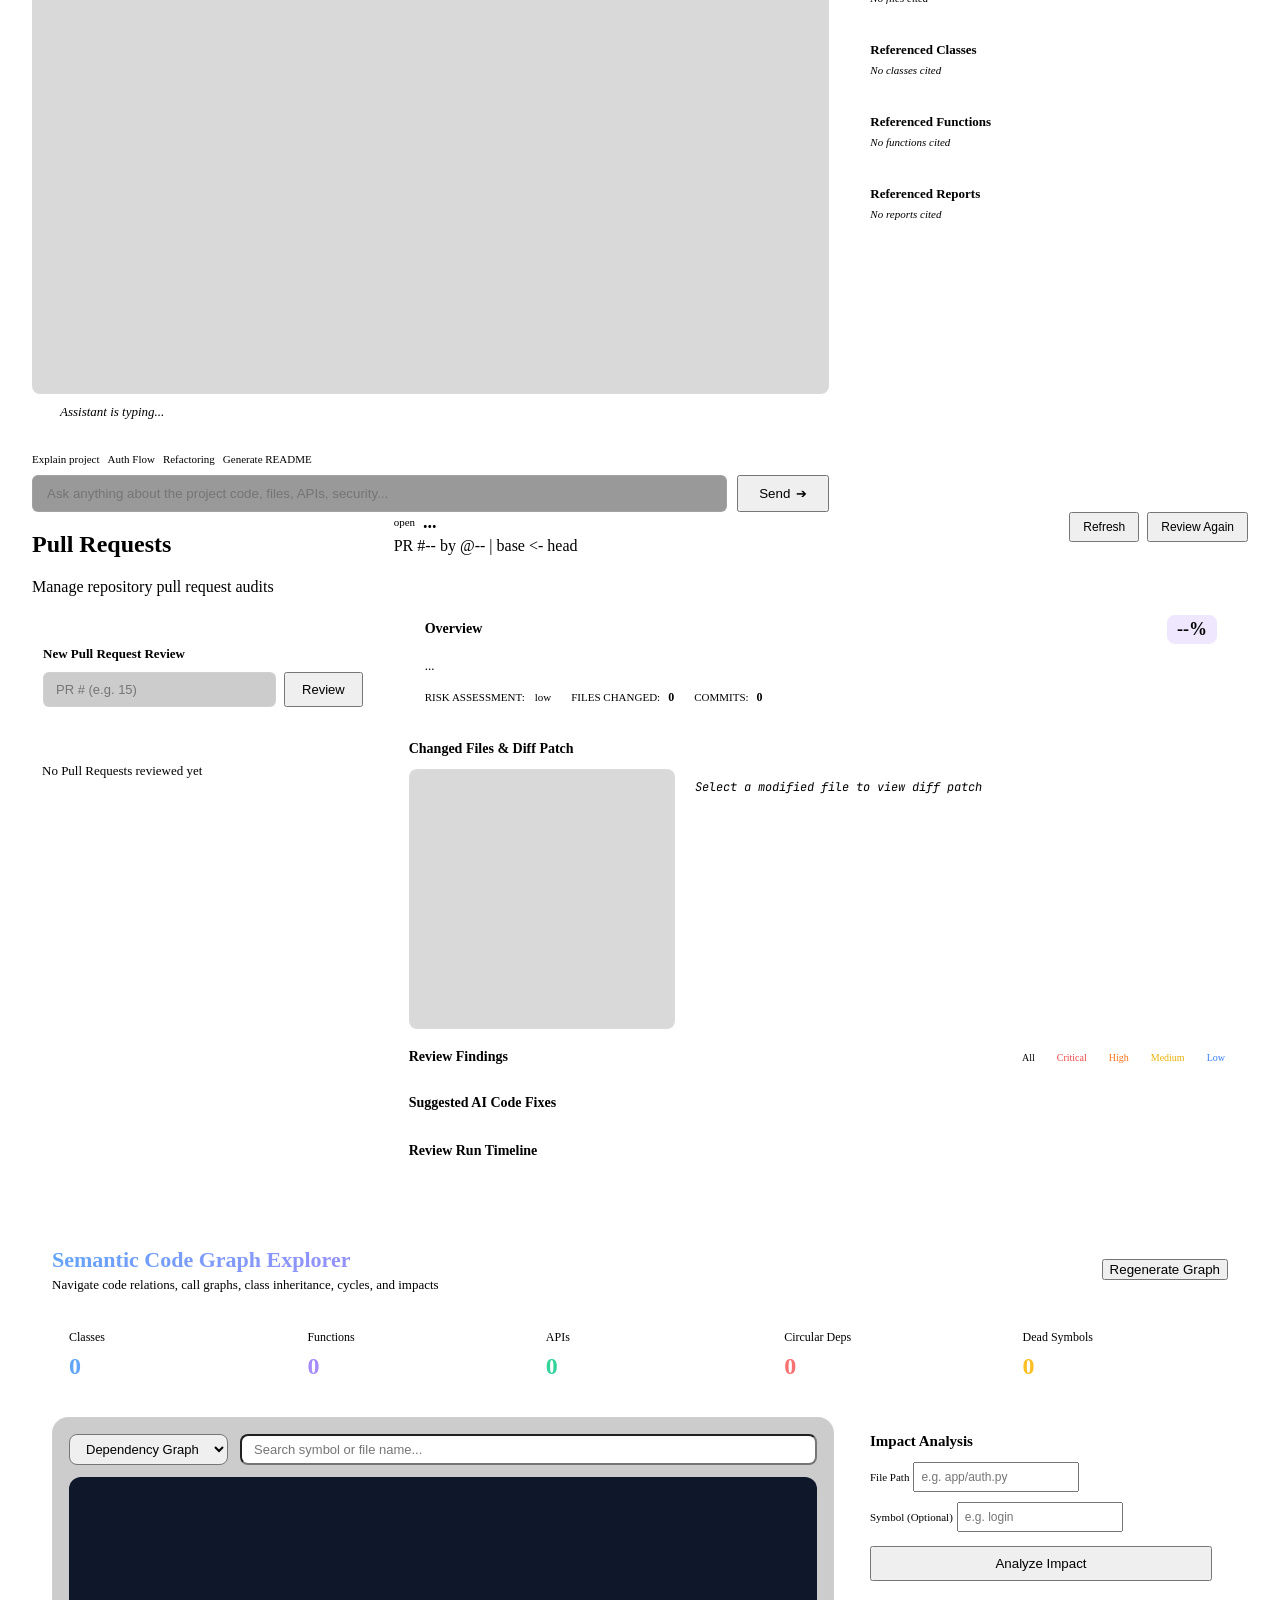
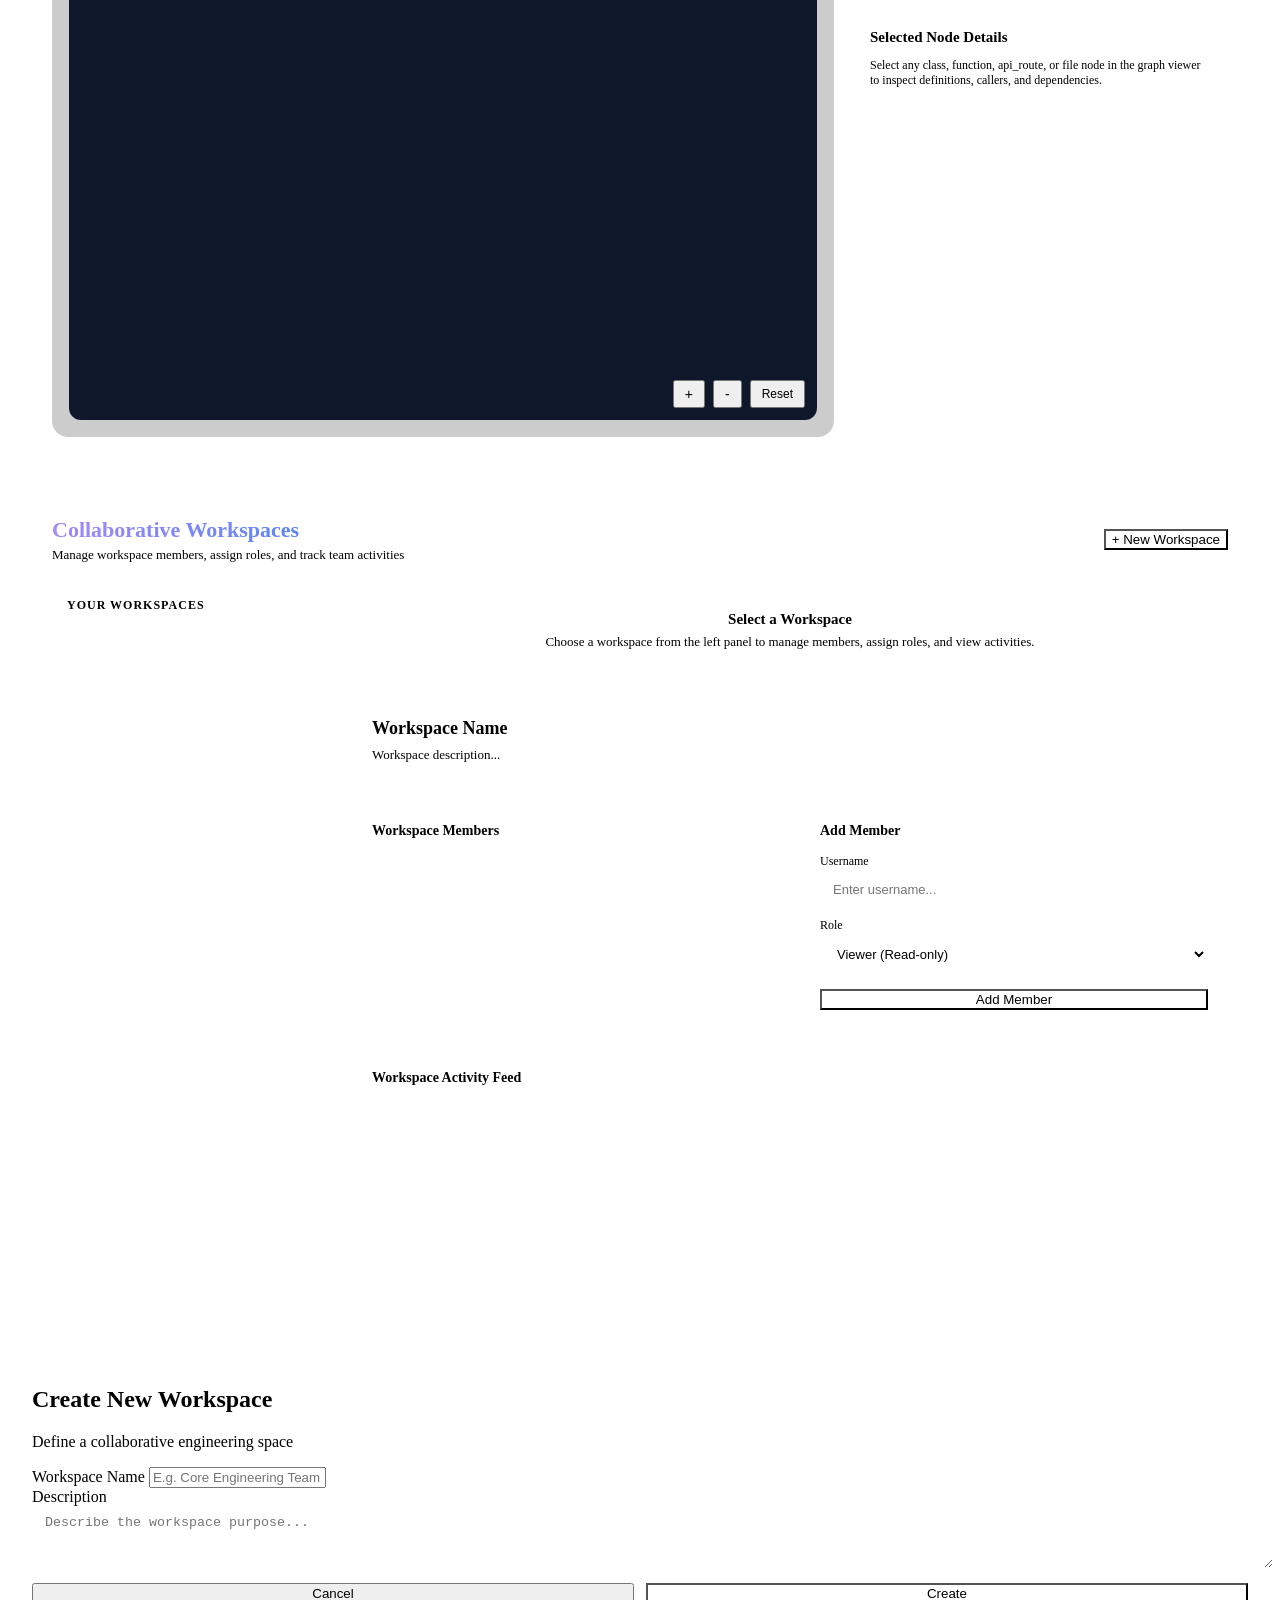
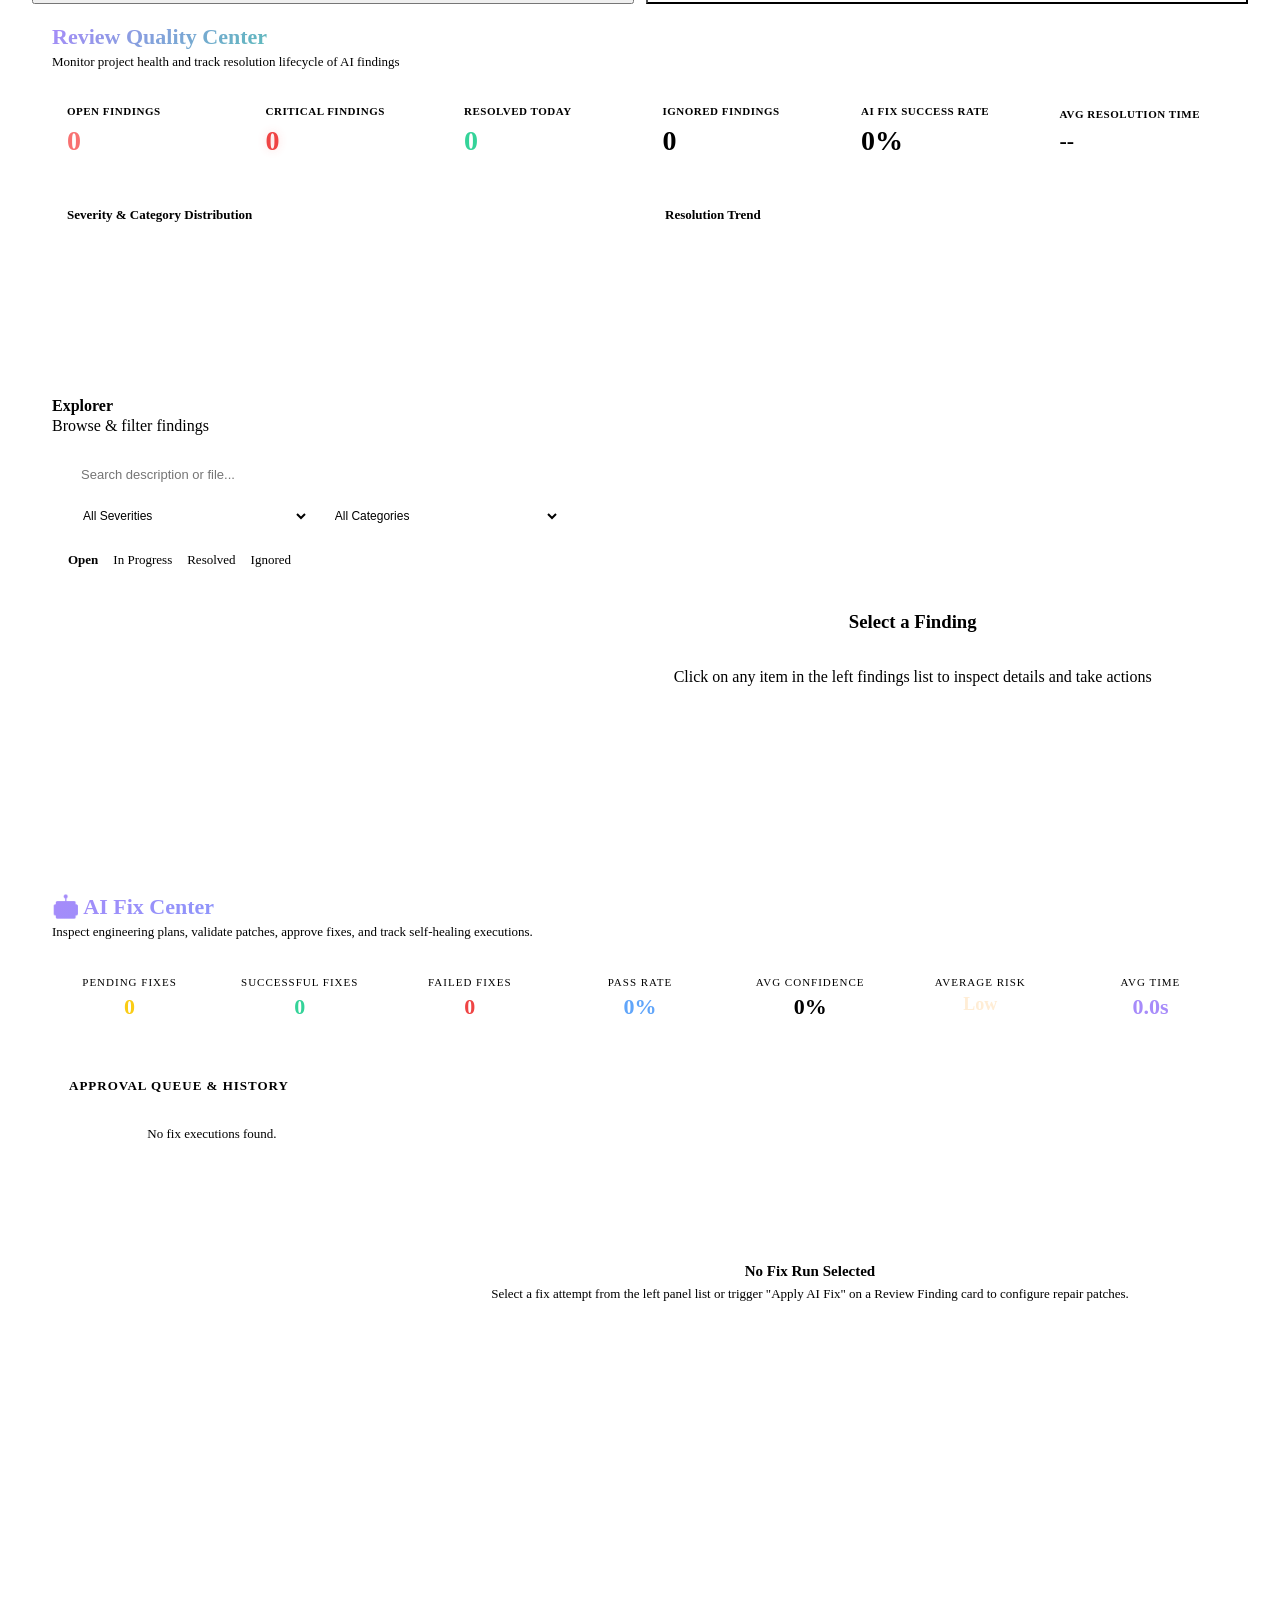
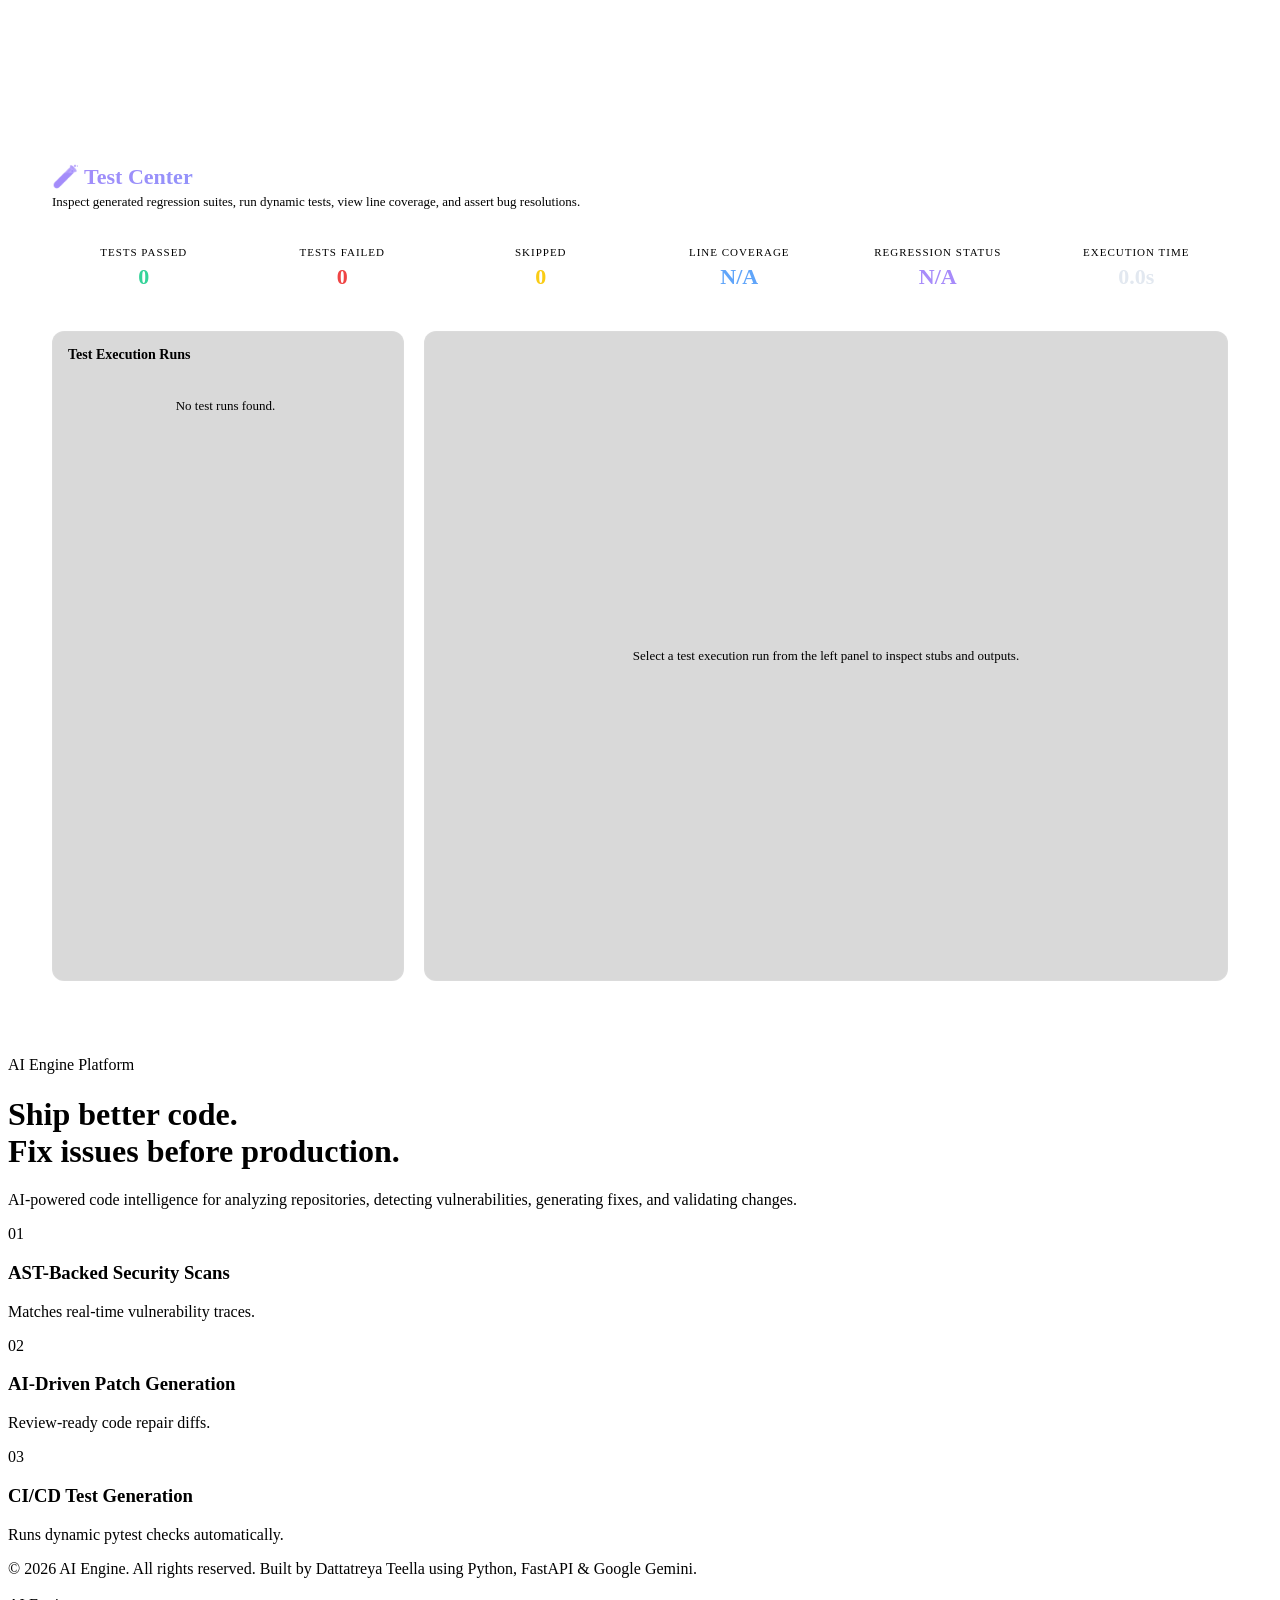
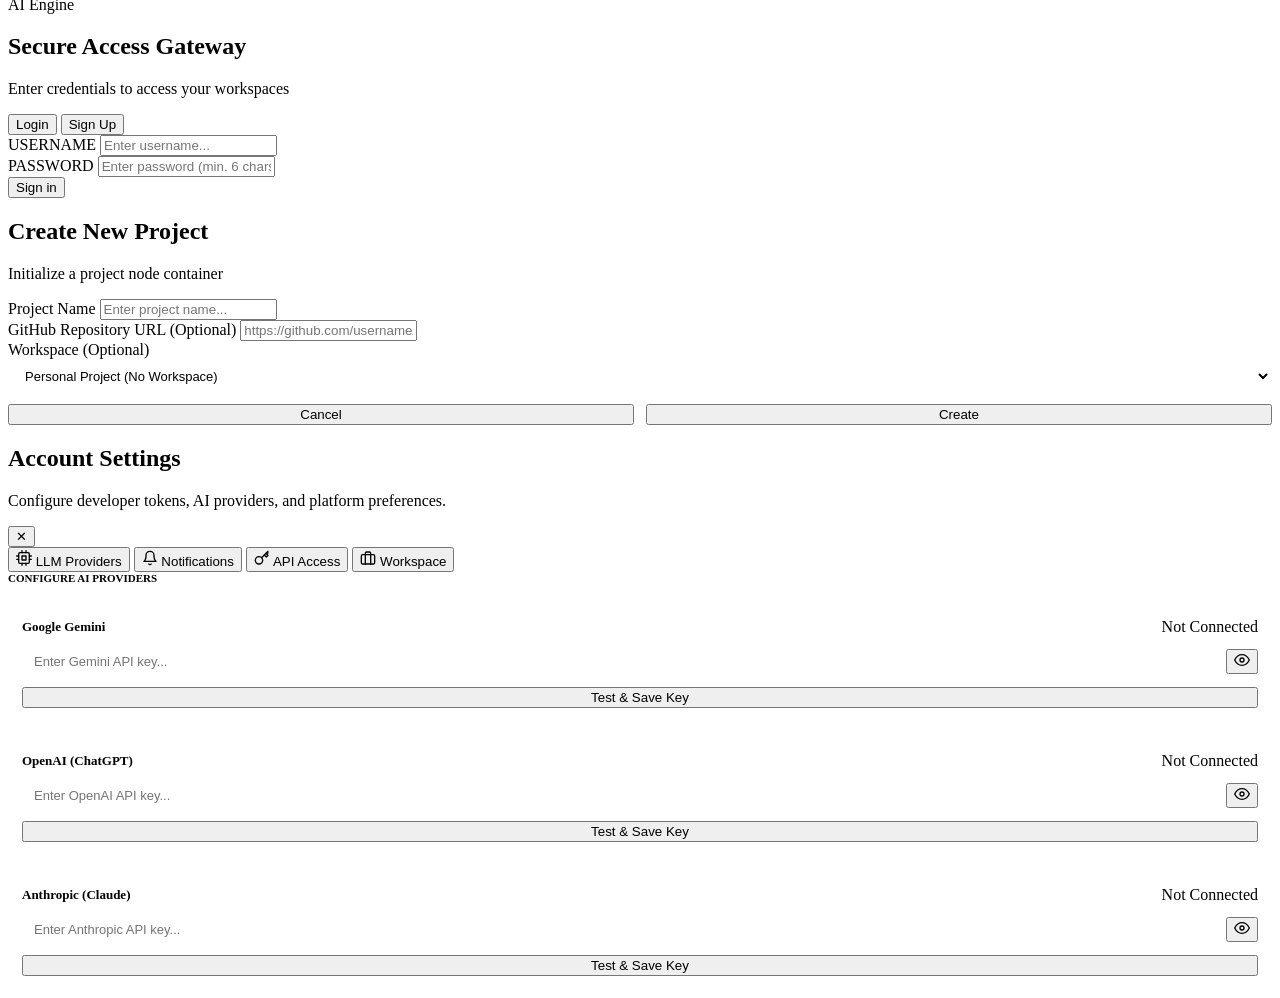
==== commit f0f564ec: "UI fixes: slider, editor alignment, nav alignment, offline model state" ====
--- a/app/static/index.html
+++ b/app/static/index.html
@@ -432,6 +432,7 @@
                         </div>
                         <div class="top-bar-item">
                             <span class="top-bar-label">Threshold</span>
+                            <span class="top-bar-hint">Minimum quality score to pass</span>
                             <div class="slider-container">
                                 <input type="range" id="threshold" min="50" max="95" value="80">
                                 <span id="threshold-val">80%</span>
@@ -439,10 +440,11 @@
                         </div>
                         <div class="top-bar-item">
                             <span class="top-bar-label">Model Engine</span>
-                            <select id="model">
+                            <select id="model" disabled>
+                                 <option value="offline" selected>Offline analyzer (no API key)</option>
                                  <option value="gemini-2.5-flash">Gemini 2.5 Flash</option>
-<option value="gpt-4o">GPT-4o</option>
-<option value="claude-3-5-sonnet">Claude 3.5 Sonnet</option>
+                                 <option value="gpt-4o">GPT-4o</option>
+                                 <option value="claude-3-5-sonnet">Claude 3.5 Sonnet</option>
                              </select>
                         </div>
                         <button id="btn-run" class="btn btn-primary pulse-btn">
@@ -508,7 +510,7 @@
                                     </div>
                                     <div class="summary-details">
                                         <h3>Executive Summary</h3>
-                                        <p id="summary-text" class="placeholder-text">Run the review execution to generate an AI codebase report...</p>
+                                        <p id="summary-text" class="placeholder-text">Run Review to analyze your code.</p>
                                         <div id="functions-list-container" style="display: none;">
                                             <h4>Detected Functions:</h4>
                                             <ul id="functions-list" class="function-pills"></ul>
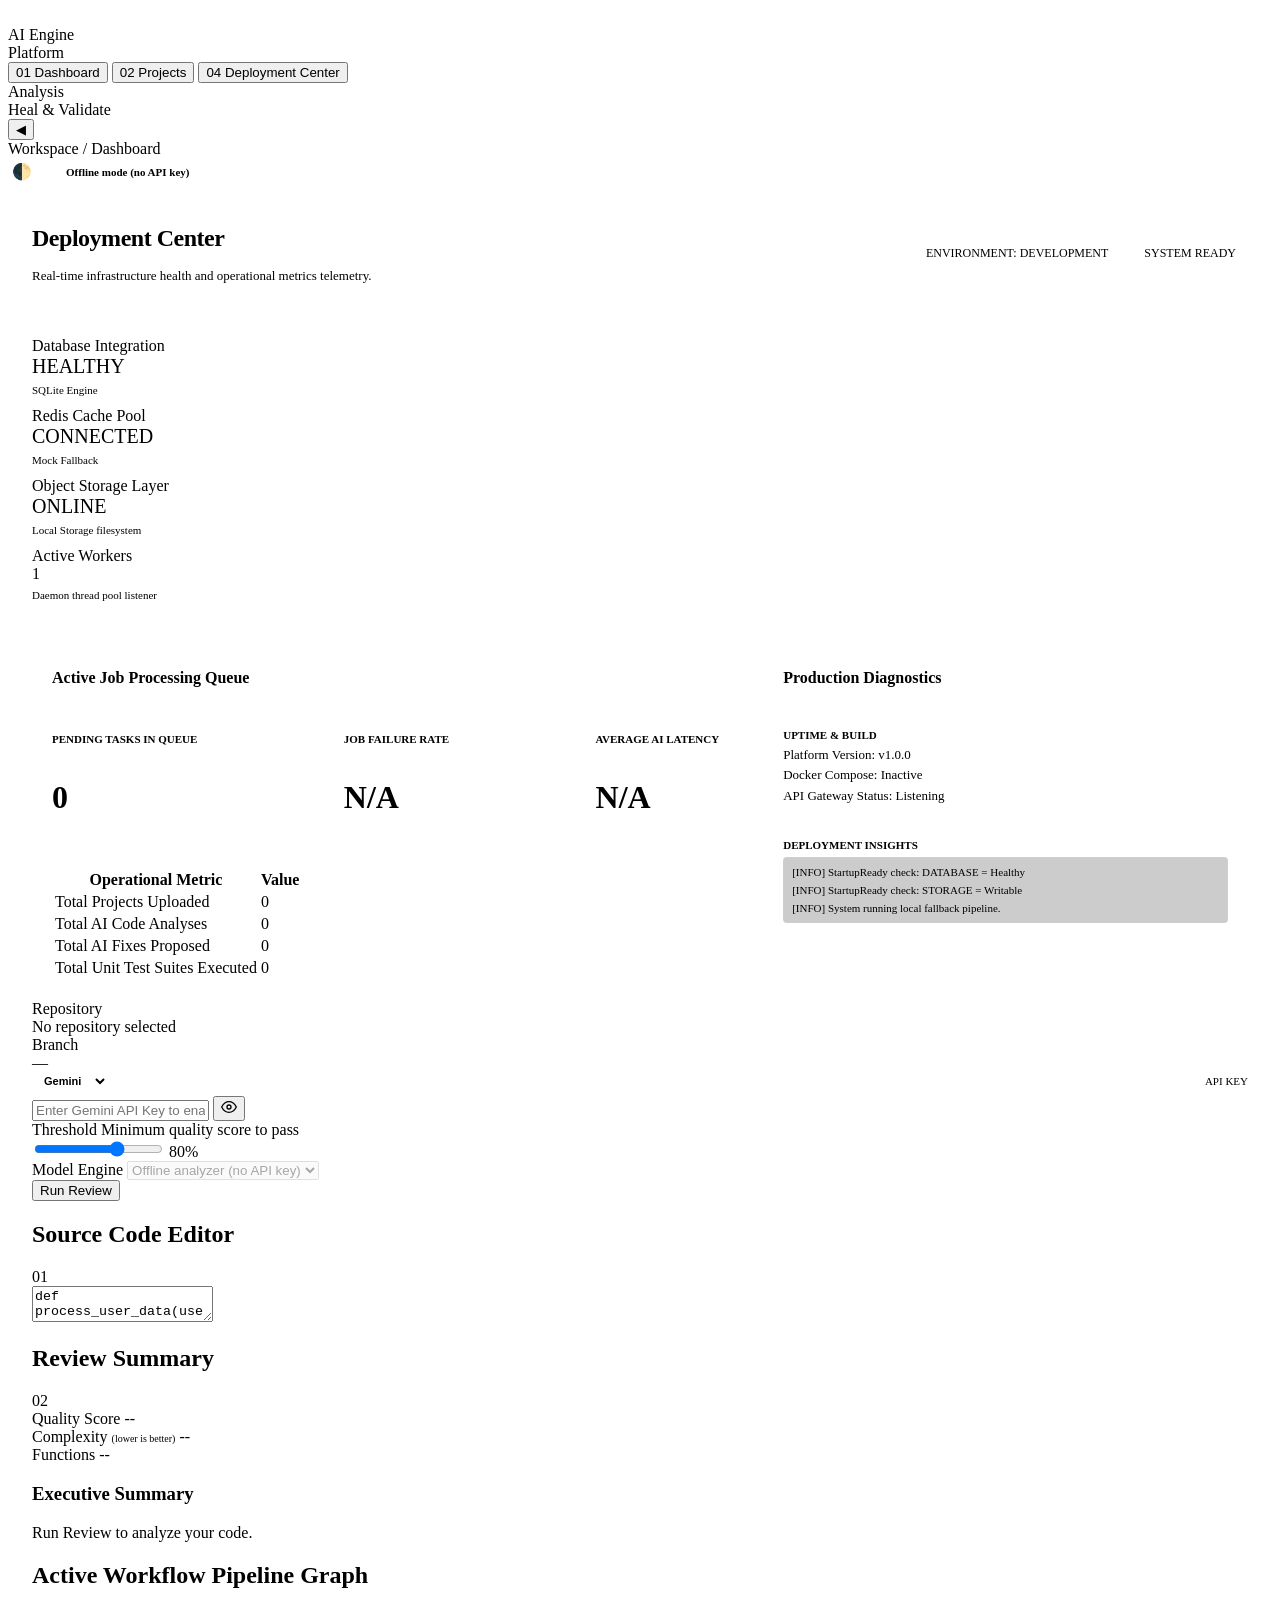
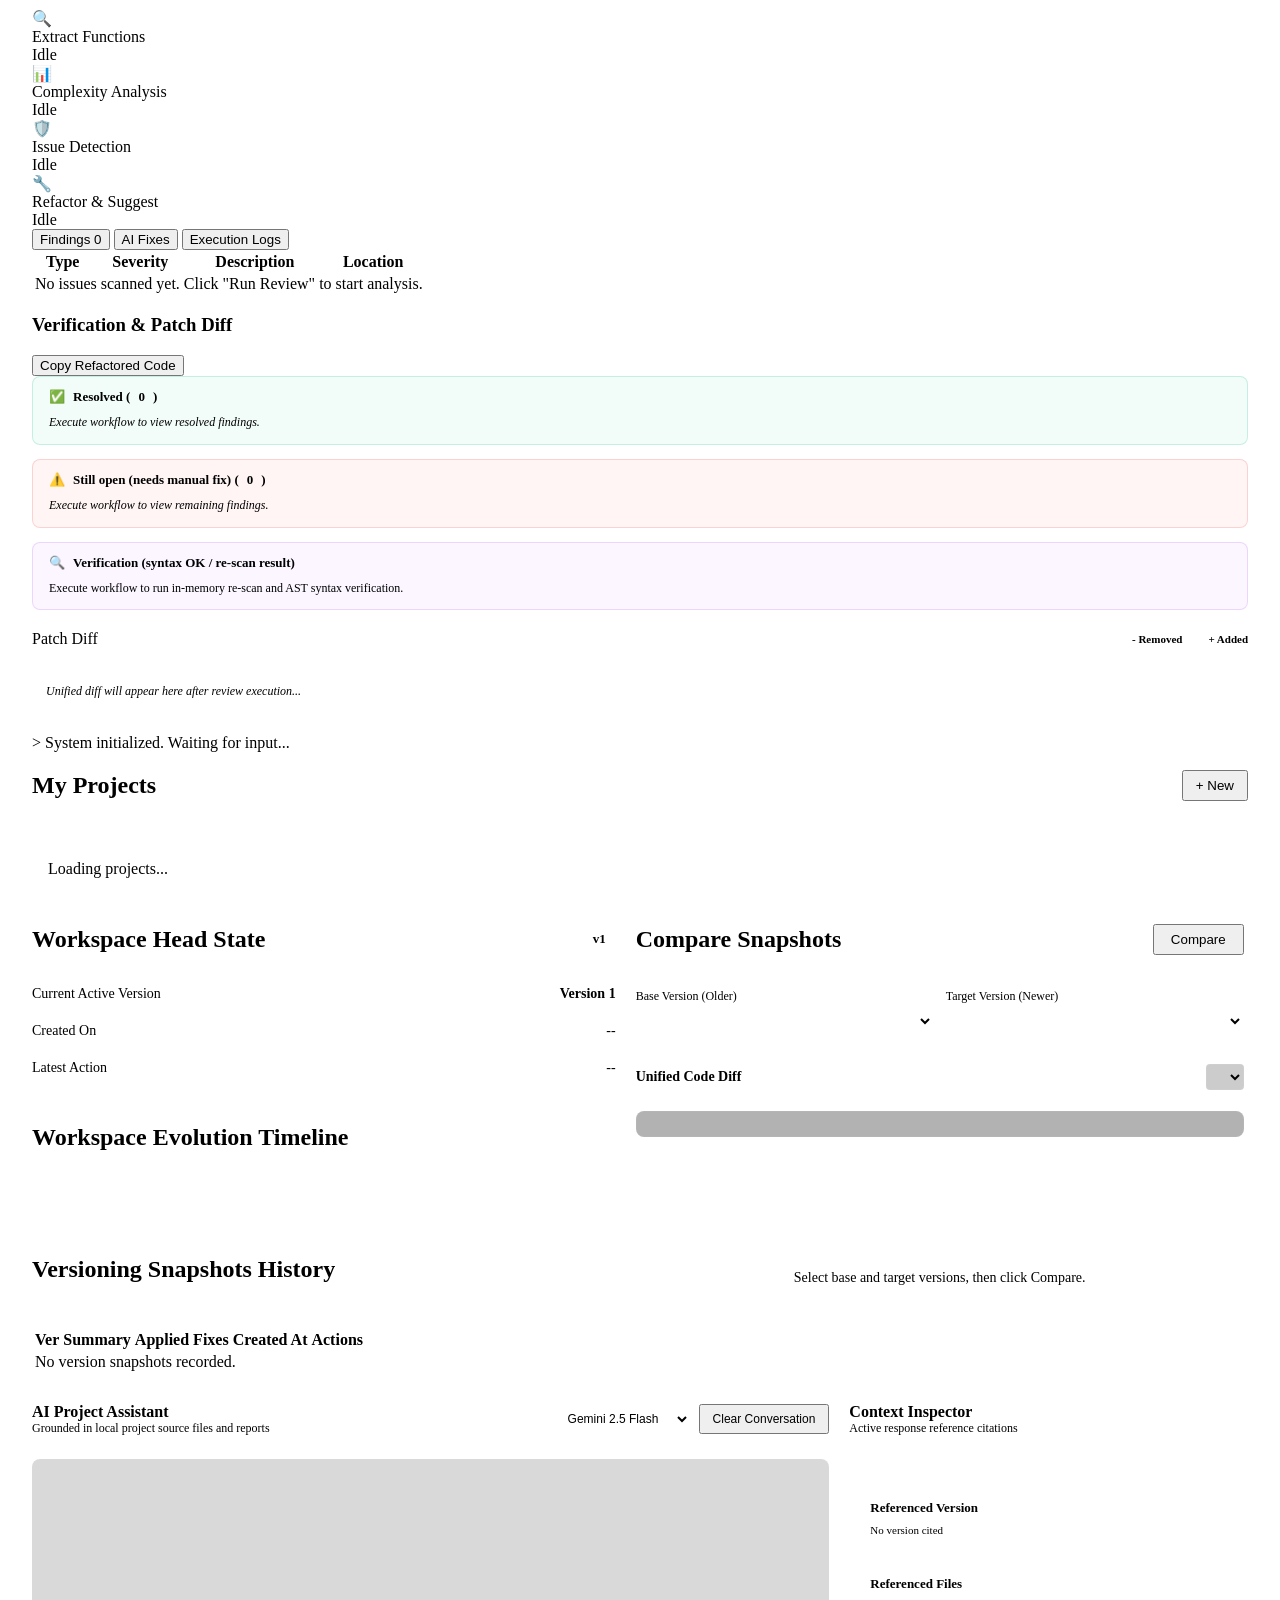
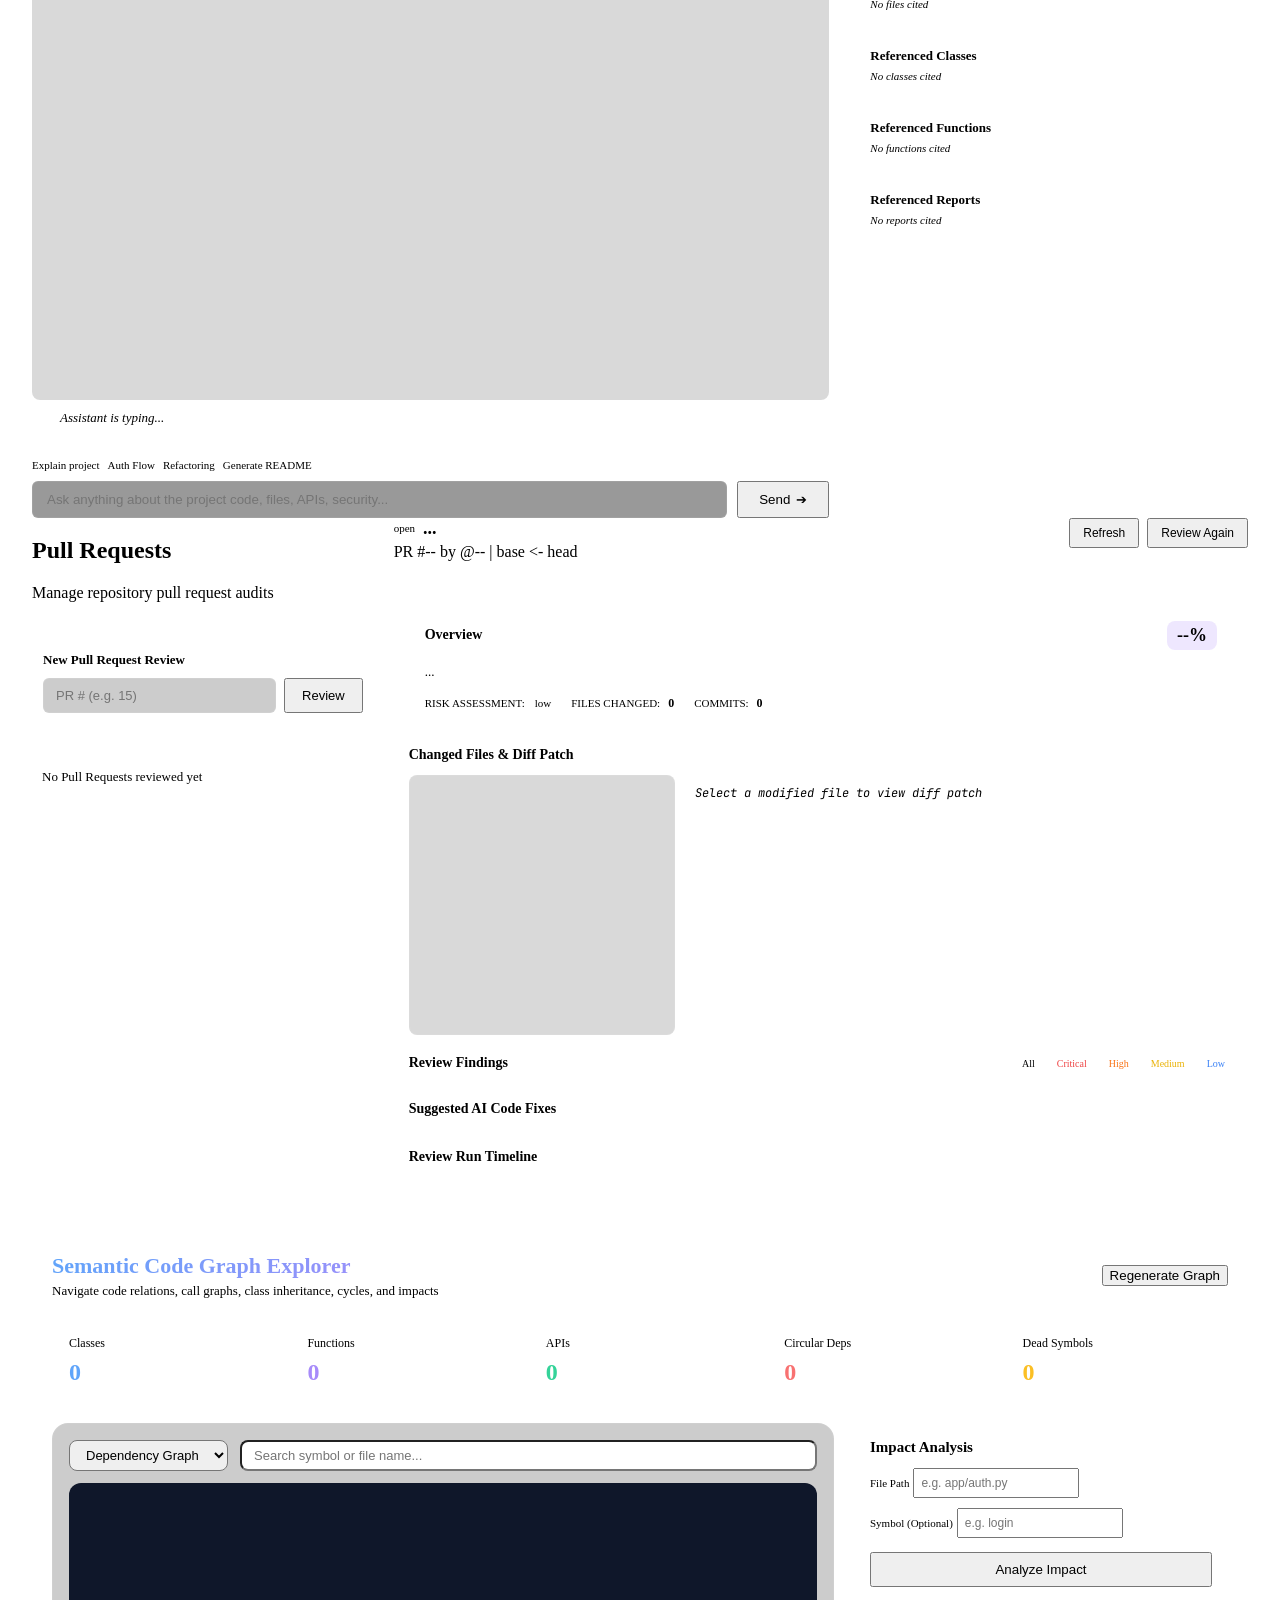
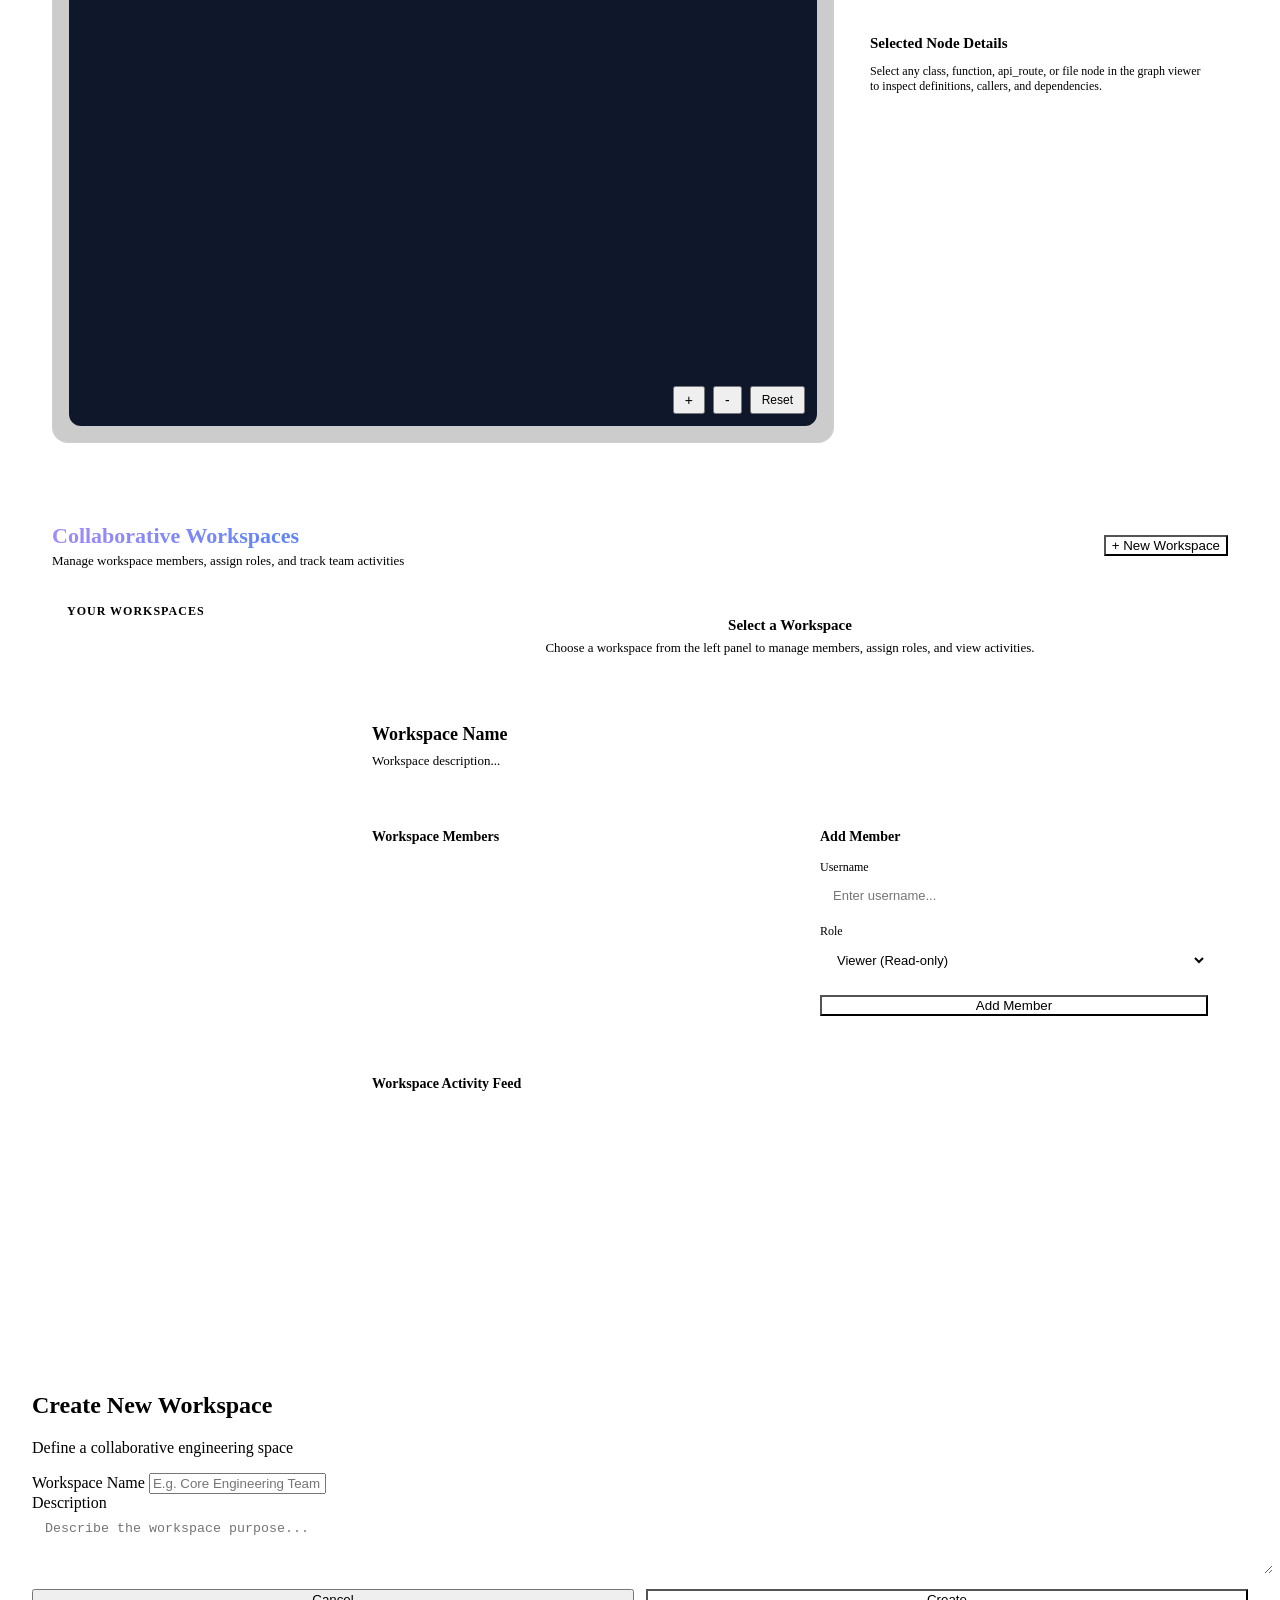
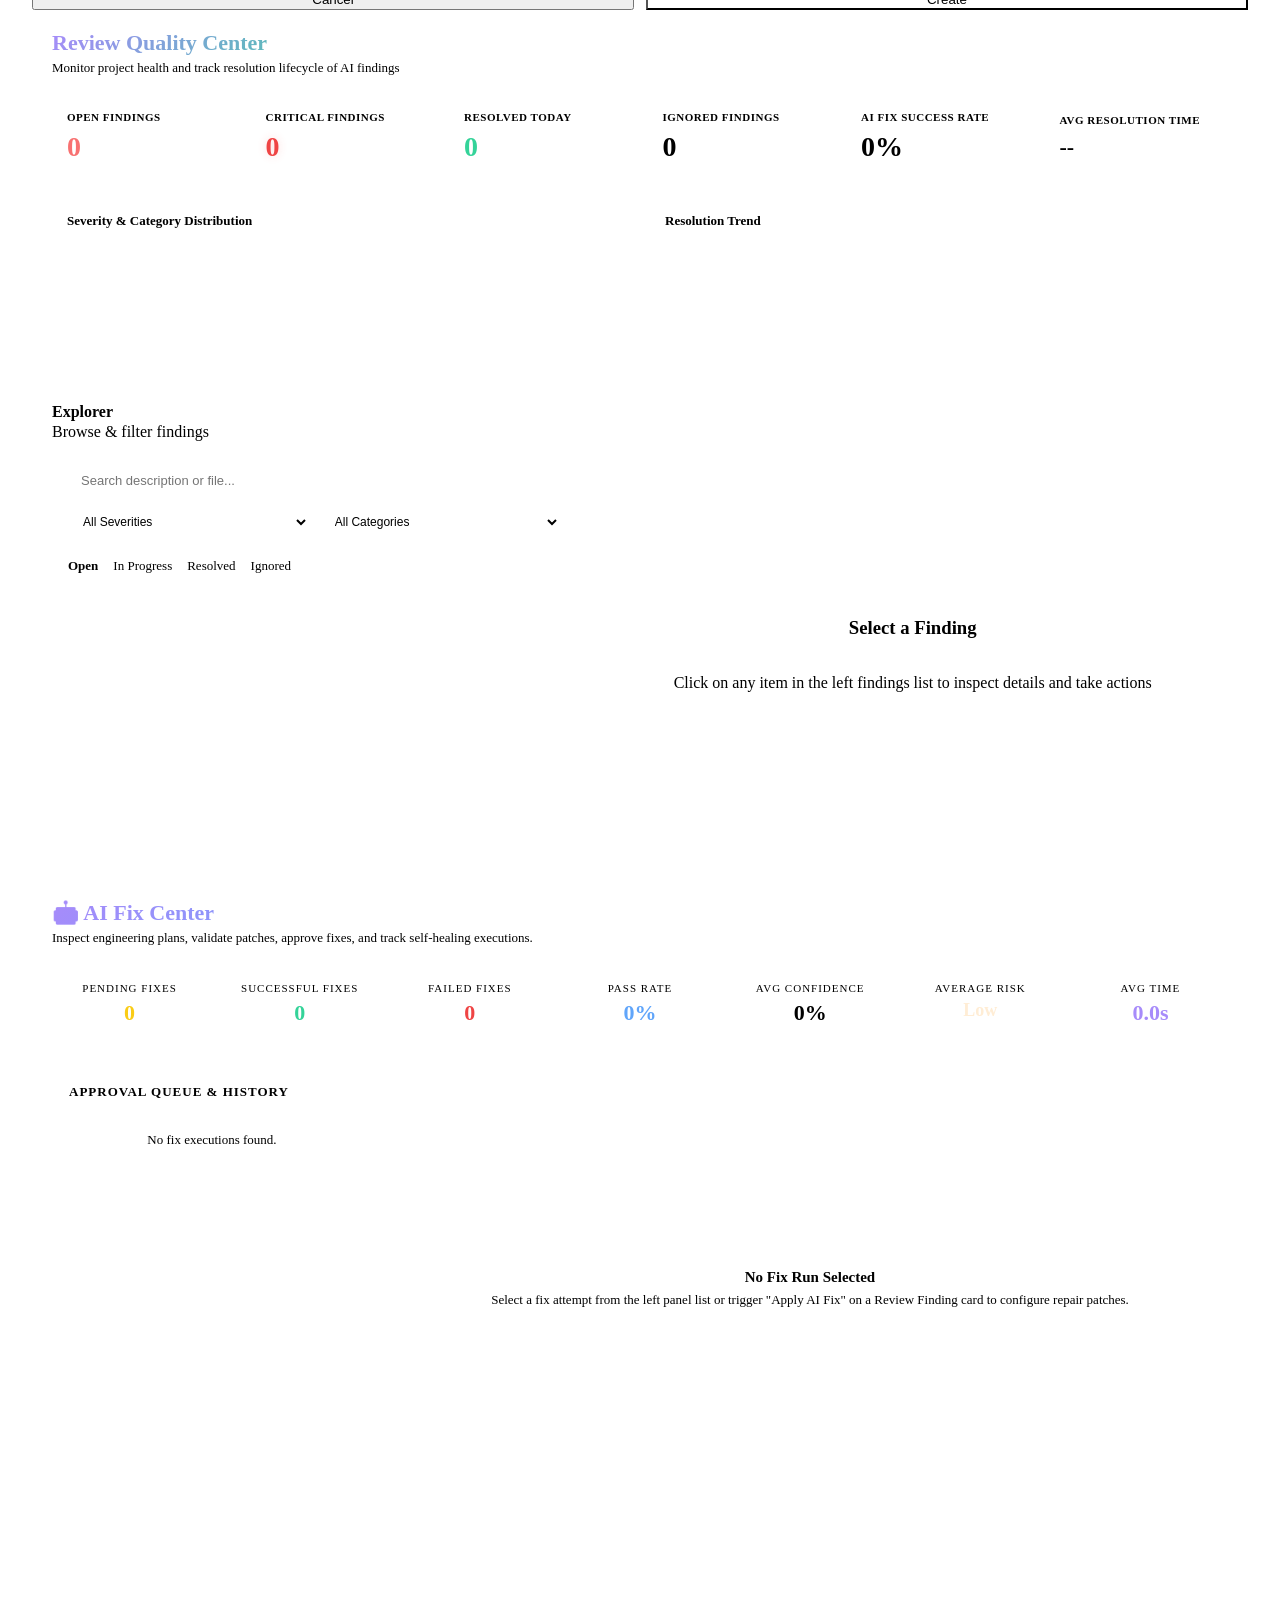
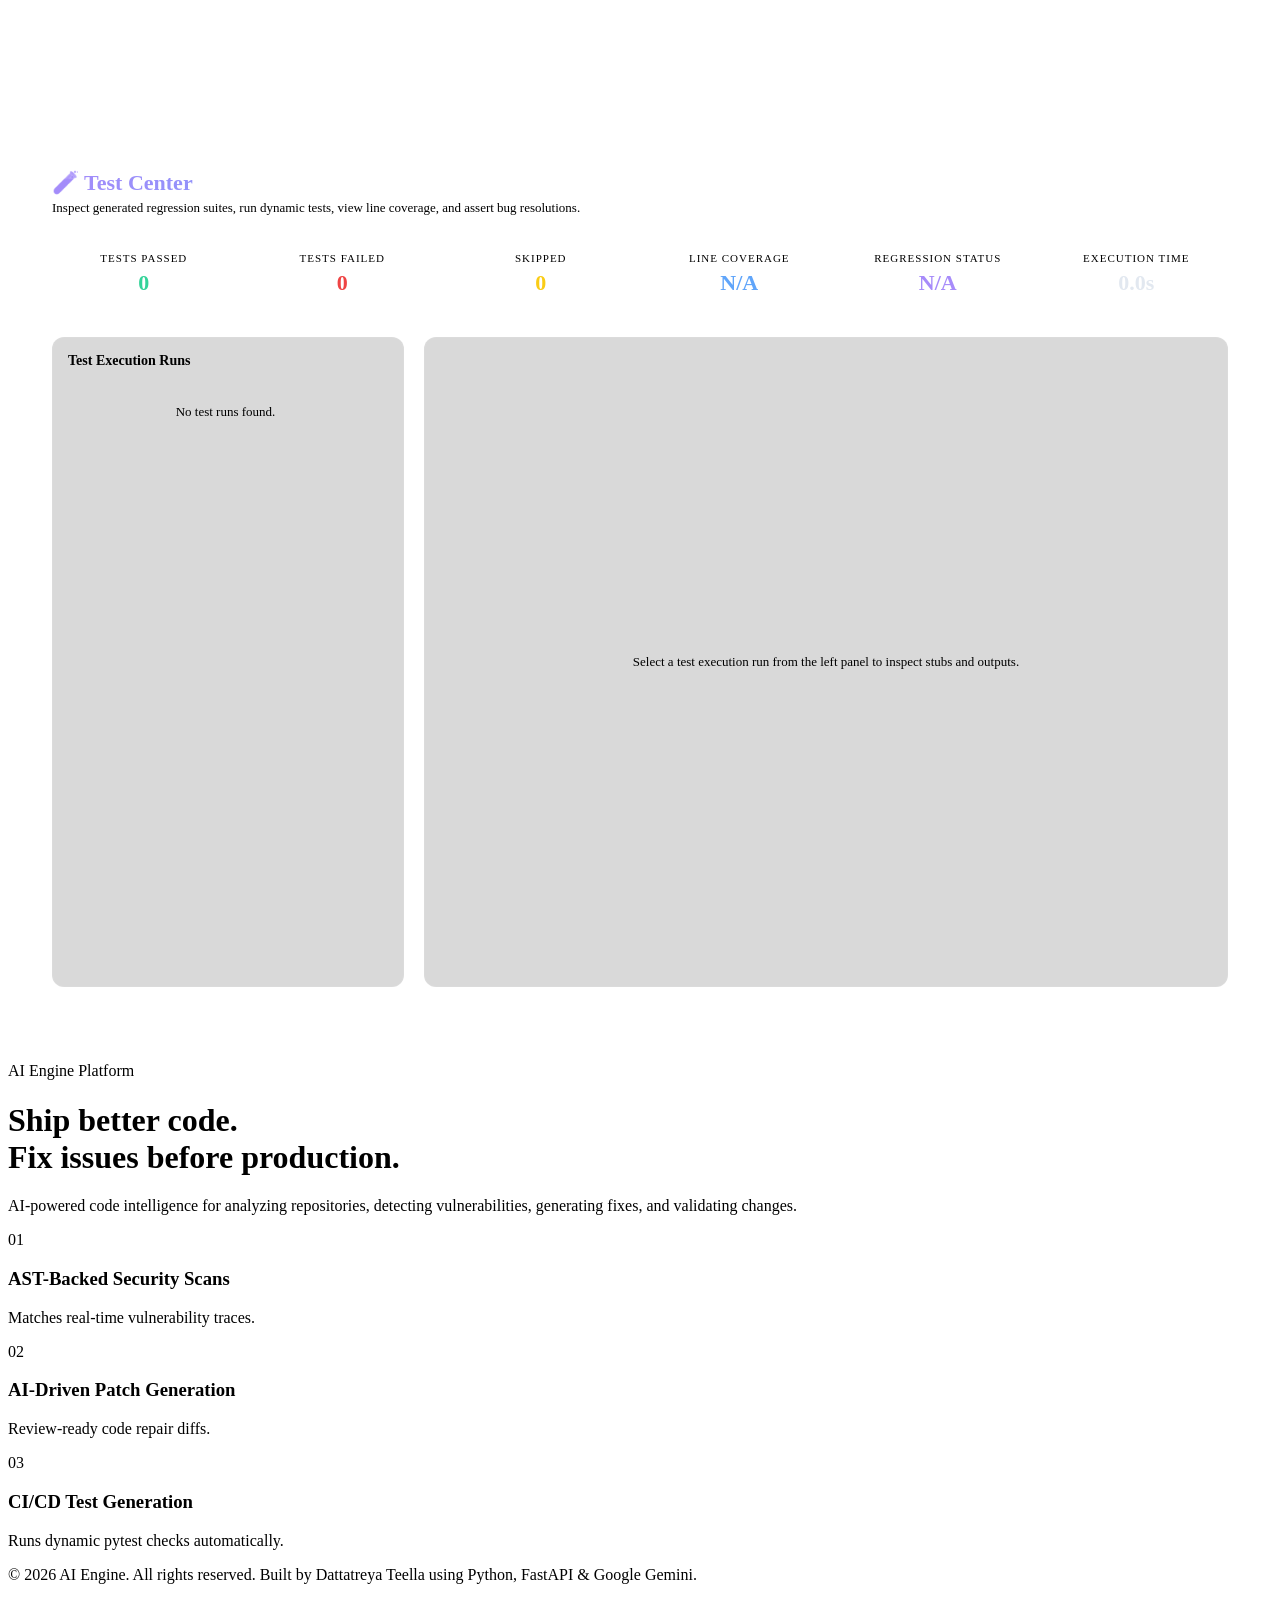
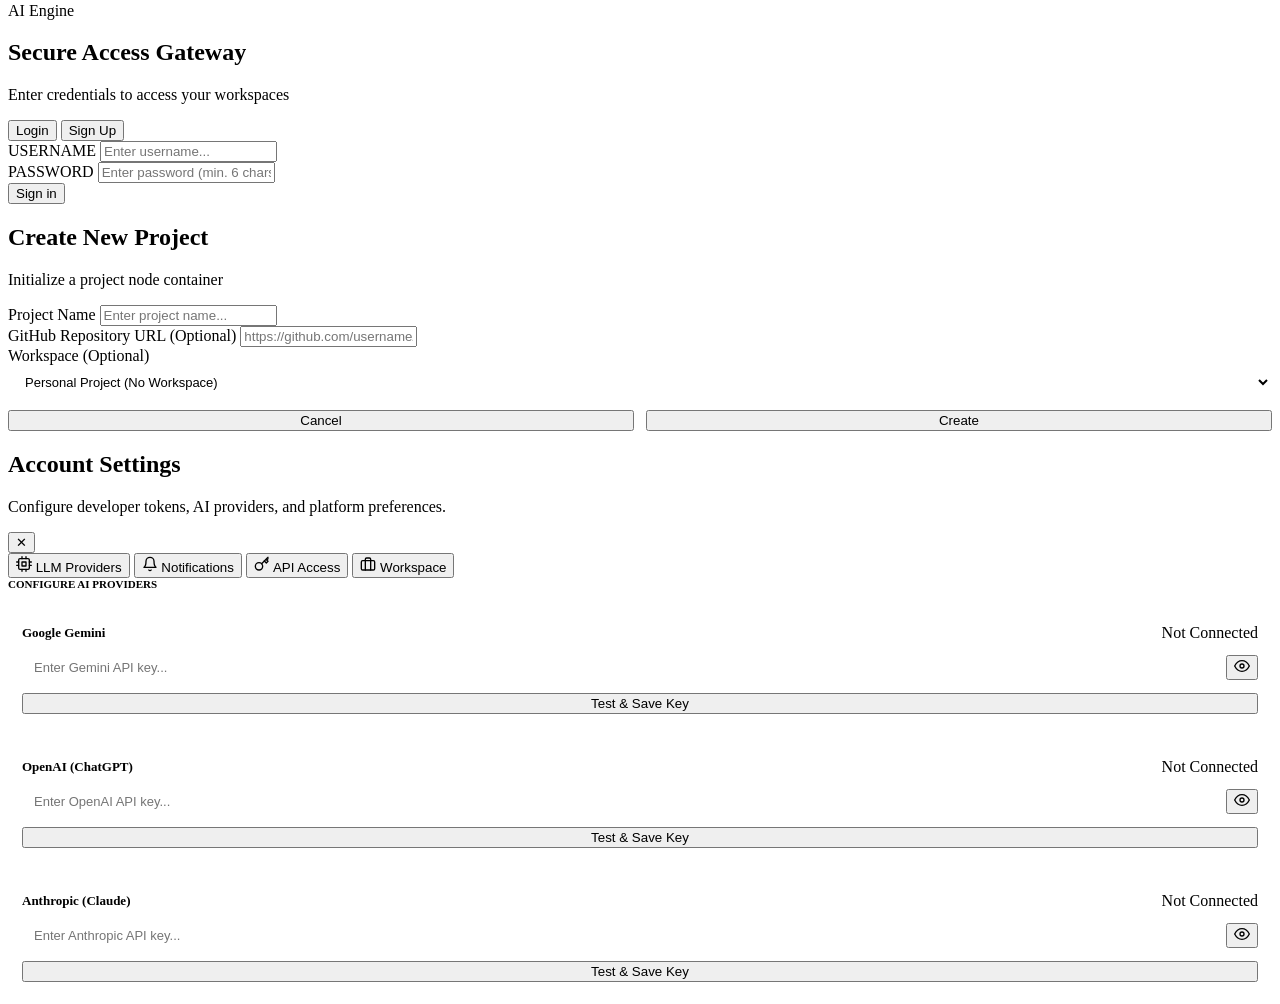
==== commit 15b1d832: "UI: sequential nav numbers, profile buttons, provider selector" ====
--- a/app/static/index.html
+++ b/app/static/index.html
@@ -116,17 +116,17 @@
 
 
         <button class="nav-item" data-view="view-findings" id="nav-item-findings" style="display: none;">
-            <span class="nav-icon nav-icon-mark">05</span>
+            <span class="nav-icon nav-icon-mark">06</span>
             <span class="nav-text">Review Findings</span>
         </button>
 
         <button class="nav-item" data-view="view-pull-requests" id="nav-item-pull-requests" style="display: none;">
-            <span class="nav-icon nav-icon-mark">06</span>
+            <span class="nav-icon nav-icon-mark">07</span>
             <span class="nav-text">Pull Requests</span>
         </button>
 
         <button class="nav-item" data-view="view-semantic" id="nav-item-semantic" style="display: none;">
-            <span class="nav-icon nav-icon-mark">07</span>
+            <span class="nav-icon nav-icon-mark">08</span>
             <span class="nav-text">Semantic Explorer</span>
         </button>
 
@@ -415,9 +415,16 @@
                             <div class="top-bar-val" id="dashboard-branch">—</div>
                         </div>
                         <div class="top-bar-item">
-                            <span class="top-bar-label" id="api-key-label">Gemini API Key</span>
+                            <div class="provider-select-header" style="display: flex; align-items: center; justify-content: space-between; gap: 6px; margin-bottom: 6px;">
+                                <select id="provider-select" class="provider-dropdown" aria-label="Select AI Provider" style="background: var(--surface-raised); border: 1px solid var(--border); color: var(--text-bright); border-radius: 6px; font-size: 11px; font-weight: 600; padding: 2px 8px; cursor: pointer; outline: none;">
+                                    <option value="gemini" selected>Gemini</option>
+                                    <option value="openai">OpenAI</option>
+                                    <option value="claude">Claude</option>
+                                </select>
+                                <span class="top-bar-label" id="api-key-label" style="margin-bottom: 0; font-size: 11px; text-transform: uppercase;">API Key</span>
+                            </div>
                             <div class="api-key-container">
-                                <input type="password" id="api-key" placeholder="Enter API Key to enable Live Mode..." autocomplete="new-password">
+                                <input type="password" id="api-key" placeholder="Enter Gemini API Key to enable Live Mode..." autocomplete="new-password">
                                 <button type="button" id="toggle-key-visibility" class="btn-icon" aria-label="Toggle API Key visibility" title="Toggle visibility">
                                     <svg class="icon-eye-open" width="16" height="16" viewBox="0 0 24 24" fill="none" stroke="currentColor" stroke-width="2" stroke-linecap="round" stroke-linejoin="round">
                                         <path d="M1 12s4-8 11-8 11 8 11 8-4 8-11 8-11-8-11-8z"/>
